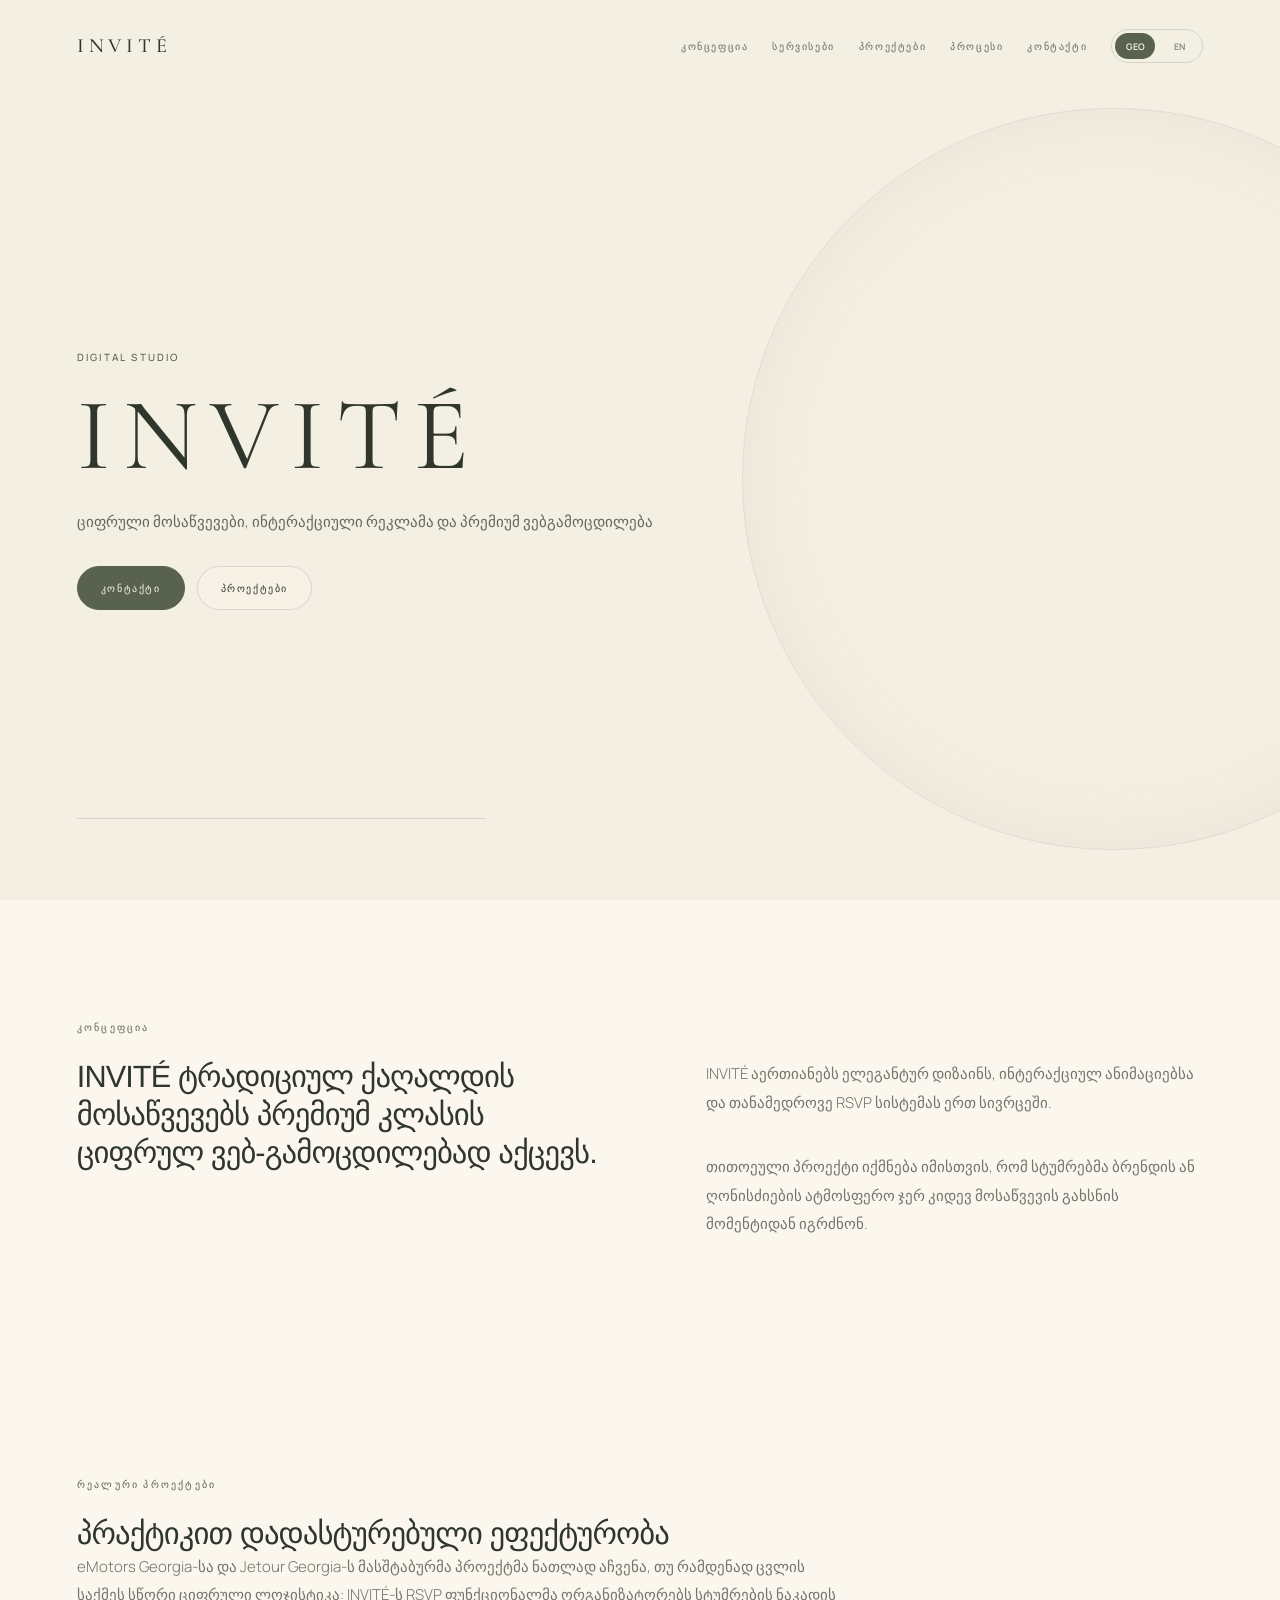
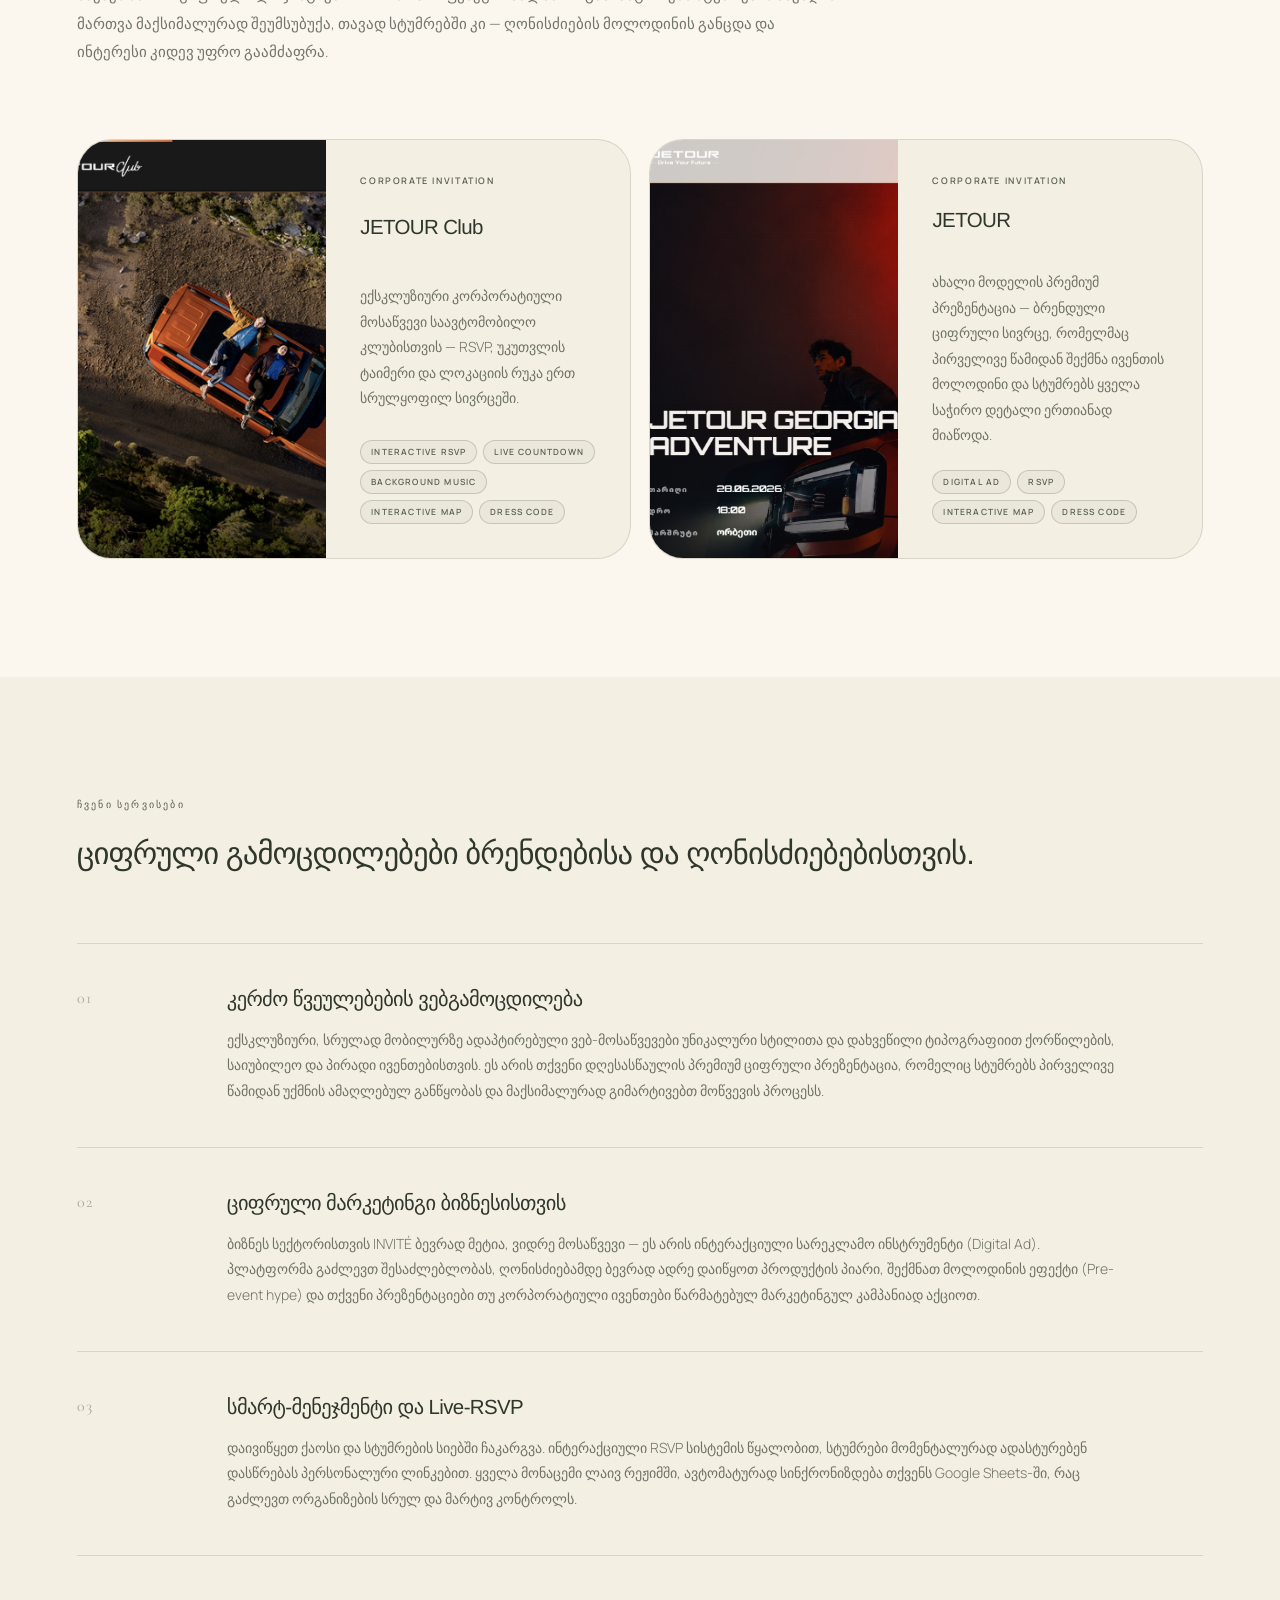
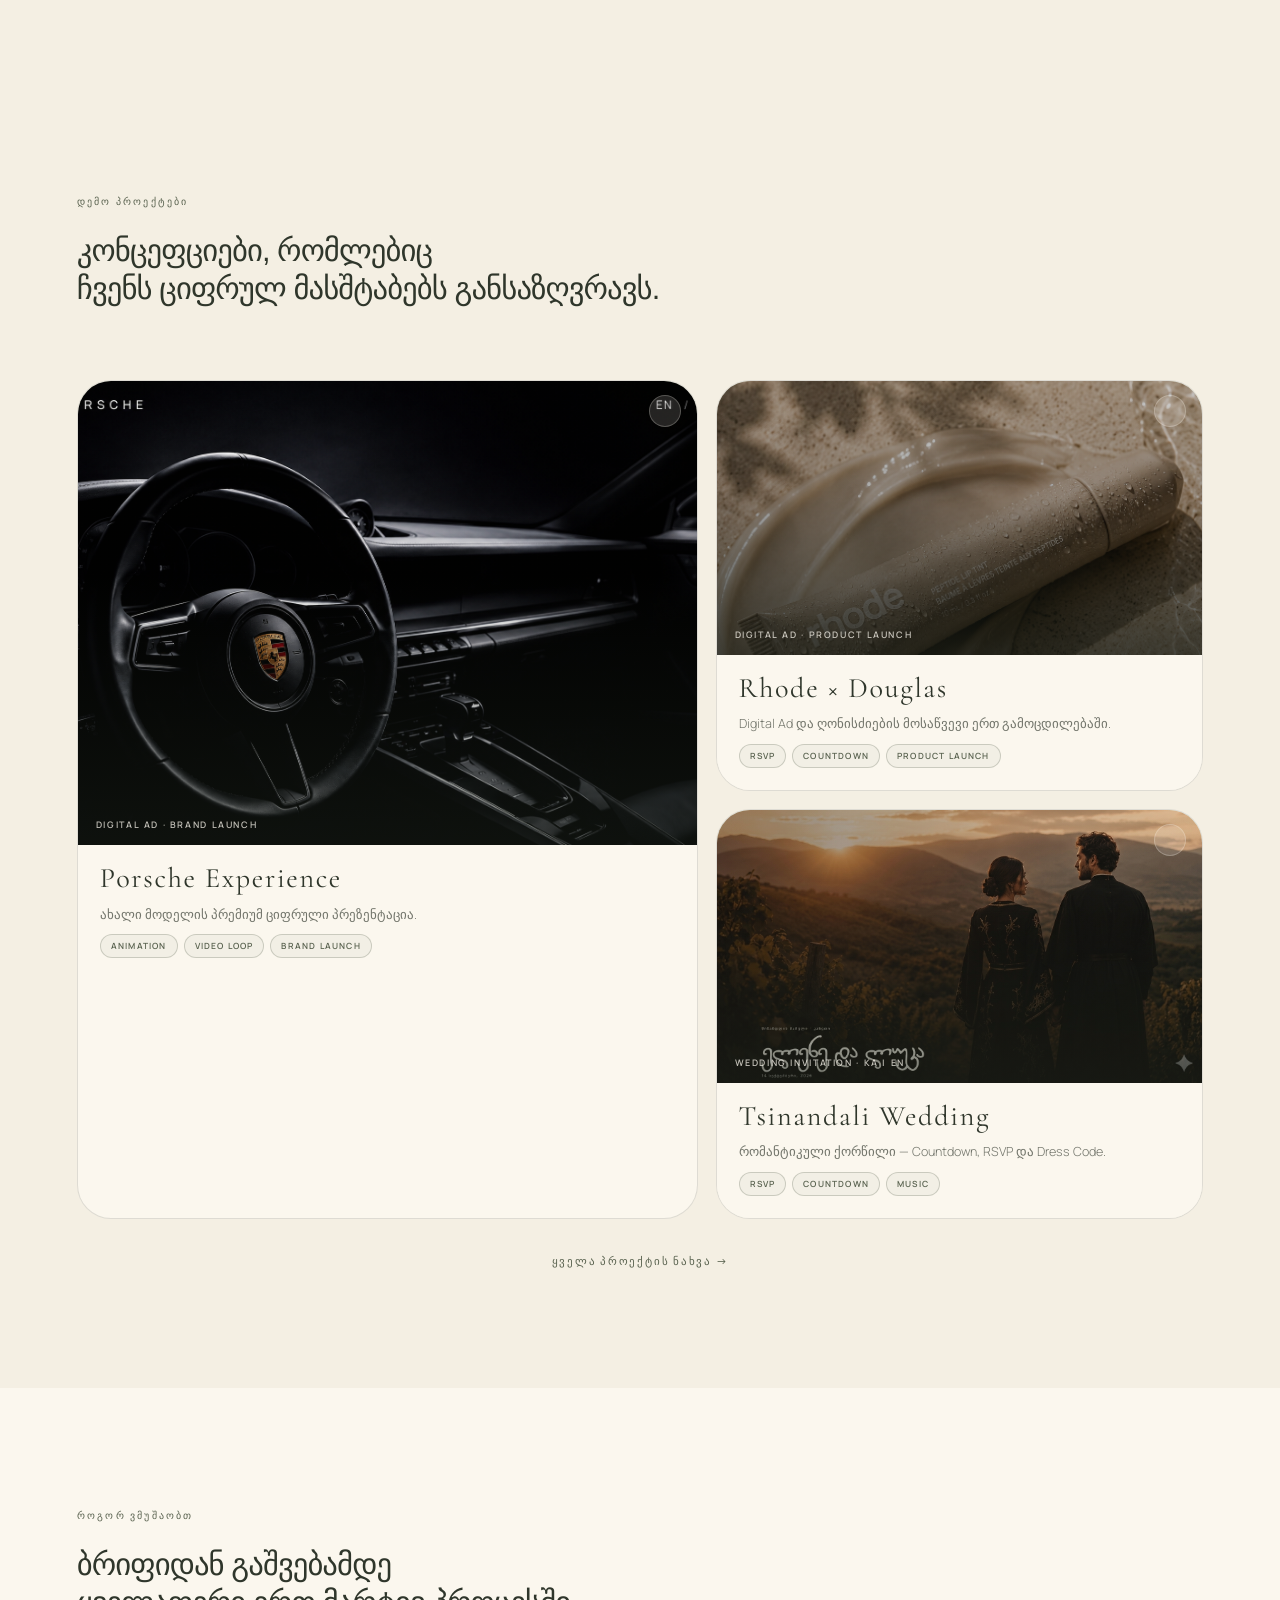
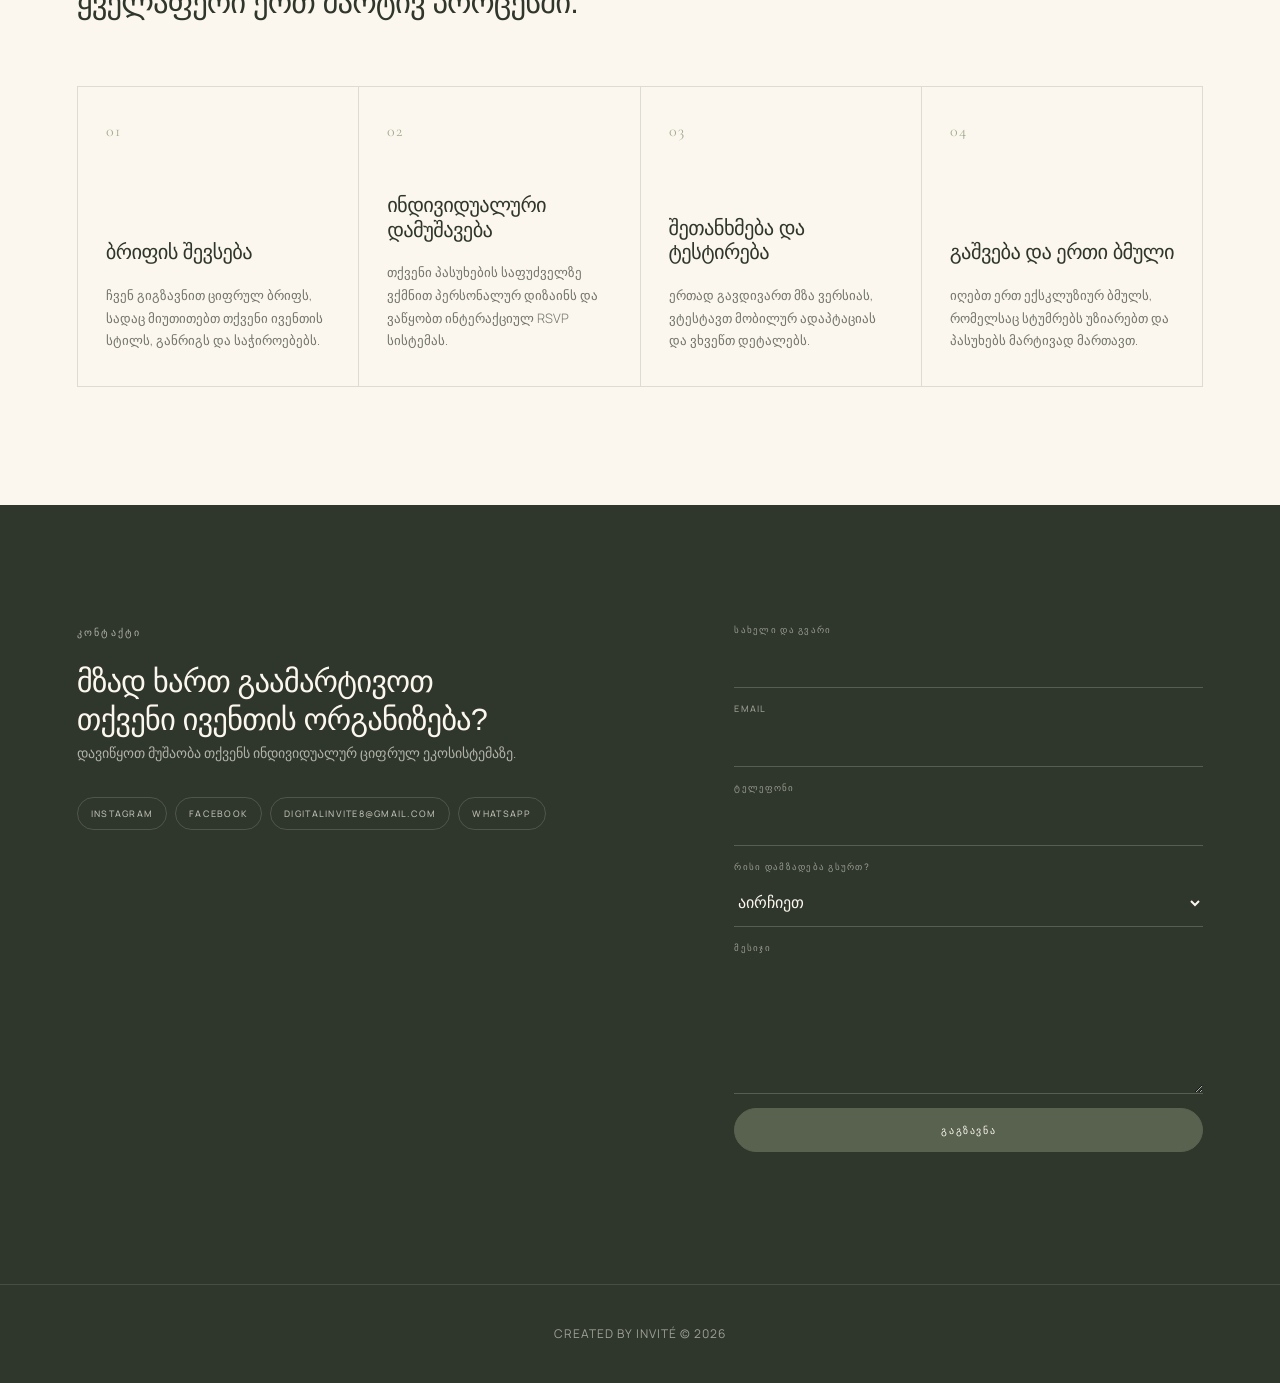
==== index.html @ 33c6d7a3 "Initial website upload" ====
<!DOCTYPE html>
<html lang="ka">
<head>
  <meta charset="UTF-8" />
  <meta name="viewport" content="width=device-width, initial-scale=1.0" />
  <title>INVITÉ — Digital Invitations & Digital Ads</title>
  <meta name="description" content="INVITÉ creates premium digital invitations, interactive RSVP websites and digital ad experiences for weddings, corporate events and brand launches in Georgia." />
  <link rel="canonical" href="https://digitalinvitee.github.io/" />

  <meta property="og:type" content="website" />
  <meta property="og:title" content="INVITÉ — Digital Invitations & Digital Ads" />
  <meta property="og:description" content="Premium digital invitations, interactive RSVP websites and digital ad experiences for weddings, corporate events and brand launches." />
  <meta property="og:image" content="og-cover.png" />
  <meta property="og:locale" content="ka_GE" />
  <meta name="twitter:card" content="summary_large_image" />

  <link rel="icon" type="image/png" href="favicon.png" />

  <link rel="preconnect" href="https://fonts.googleapis.com">
  <link rel="preconnect" href="https://fonts.gstatic.com" crossorigin>
  <link href="https://fonts.googleapis.com/css2?family=Cormorant+Garamond:wght@400;500&family=FiraGO:wght@300;400;500;600;700&family=Manrope:wght@300;400;500;600&display=swap" rel="stylesheet">

  <link rel="stylesheet" href="style.css" />
</head>

<body>

<a href="#main" class="skip-link">Skip to content</a>

<div class="intro-experience" id="introExperience" aria-hidden="true">
  <div class="intro-grain"></div>
  <div class="intro-stage">
    <span class="intro-mark">INVITÉ</span>
    <span class="intro-line" data-ka="Digital Experiences Before The Event Begins" data-en="Digital Experiences Before The Event Begins">Digital Experiences Before The Event Begins</span>
  </div>
  <button class="intro-skip" id="introSkip">Enter</button>
</div>

<header class="site-header" id="siteHeader">
  <nav class="nav" aria-label="Main navigation">
    <a href="index.html" class="nav-logo">INVITÉ</a>

    <button class="nav-toggle" id="navToggle" aria-label="Open menu" aria-expanded="false" aria-controls="navMenu">
      <span></span>
      <span></span>
    </button>

    <div class="nav-menu" id="navMenu">
      <a href="index.html#concept"   data-ka="კონცეფცია"    data-en="Concept">კონცეფცია</a>
      <a href="index.html#services"  data-ka="სერვისები"    data-en="Services">სერვისები</a>
      <a href="projects.html"        data-ka="პროექტები"    data-en="Projects">პროექტები</a>
      <a href="index.html#process"   data-ka="პროცესი"      data-en="Process">პროცესი</a>
      <a href="index.html#contact"   data-ka="კონტაქტი"     data-en="Contact">კონტაქტი</a>


      <div class="lang-switch" role="group" aria-label="Language">
        <button class="lang-btn active" data-lang="ka" aria-pressed="true">GEO</button>
        <button class="lang-btn" data-lang="en" aria-pressed="false">EN</button>
      </div>
    </div>
  </nav>
</header>

<main id="main">

  <!-- HOME -->
  <section class="hero v2-hero" id="home">
    <div class="hero-orbit" aria-hidden="true"></div>
    <div class="hero-noise" aria-hidden="true"></div>

    <div class="hero-inner v2-hero-inner">
      <div class="hero-copy v2-hero-copy reveal-block">
        <p class="section-kicker" data-ka="Digital Studio" data-en="Digital Studio">Digital Studio</p>

        <h1>INVITÉ</h1>

        <p class="hero-title"
           data-ka="ციფრული მოსაწვევები, ინტერაქციული რეკლამა და პრემიუმ ვებგამოცდილება"
           data-en="Digital invitations, interactive advertising and premium web experiences">
          ციფრული მოსაწვევები, ინტერაქციული რეკლამა და პრემიუმ ვებგამოცდილება
        </p>

        <div class="hero-actions">
          <a href="#contact" class="btn primary magnetic" data-ka="კონტაქტი" data-en="Contact">კონტაქტი</a>
          <a href="projects.html" class="btn secondary magnetic" data-ka="პროექტები" data-en="Projects">პროექტები</a>
        </div>
      </div>
    </div>

    
  </section>
<!-- CONCEPT -->
<section class="section concept editorial-section" id="concept">

    <div class="concept-grid">

        <!-- LEFT -->

        <div class="concept-left reveal-block">

            <p class="section-kicker"
               data-ka="კონცეფცია"
               data-en="Concept">
                კონცეფცია
            </p>

          <h2 class="editorial-title concept-title"
    data-ka="INVITÉ ტრადიციულ ქაღალდის<br>მოსაწვევებს პრემიუმ კლასის<br>ციფრულ ვებ-გამოცდილებად აქცევს."
    data-en="INVITÉ transforms traditional paper<br>invitations into premium<br>digital web experiences.">

    INVITÉ ტრადიციულ ქაღალდის<br>
    მოსაწვევებს პრემიუმ კლასის<br>
    ციფრულ ვებ-გამოცდილებად აქცევს.

</h2>
        </div>

        <!-- RIGHT -->

        <div class="concept-right reveal-block">

              <p class="editorial-text">
        INVITÉ აერთიანებს ელეგანტურ დიზაინს,
        ინტერაქციულ ანიმაციებსა და თანამედროვე RSVP
        სისტემას ერთ სივრცეში.
    </p>

    <p class="editorial-text concept-text-spacing">
        თითოეული პროექტი იქმნება იმისთვის,
        რომ სტუმრებმა ბრენდის ან ღონისძიების
        ატმოსფერო ჯერ კიდევ მოსაწვევის
        გახსნის მომენტიდან იგრძნონ.
    </p>

        </div>

    </div>

</section>

  <!-- REAL EVENTS -->
  <section class="section real-events editorial-section" id="real-events">
    <div class="editorial-layout single-editorial">
      <div class="editorial-content reveal-block">
        <p class="section-kicker" data-ka="რეალური პროექტები" data-en="Real Projects">რეალური პროექტები</p>

        <h2 class="editorial-title"
            data-ka="პრაქტიკით დადასტურებული ეფექტურობა"
            data-en="Efficiency Proven in Practice">
          პრაქტიკით დადასტურებული ეფექტურობა
        </h2>

        <p class="editorial-text"
           data-ka="eMotors Georgia-სა და Jetour Georgia-ს მასშტაბურმა პროექტმა ნათლად აჩვენა, თუ რამდენად ცვლის საქმეს სწორი ციფრული ლოჯისტიკა: INVITÉ-ს RSVP ფუნქციონალმა ორგანიზატორებს სტუმრების ნაკადის მართვა მაქსიმალურად შეუმსუბუქა, თავად სტუმრებში კი — ღონისძიების მოლოდინის განცდა და ინტერესი კიდევ უფრო გაამძაფრა."
           data-en="The scale of the eMotors Georgia and Jetour Georgia project highlighted the power of smart digital logistics. INVITÉ’s RSVP feature streamlined guest management for organizers and fueled a strong sense of excitement and anticipation among the guests from the very start.">
         The scale of the eMotors Georgia and Jetour Georgia project highlighted the power of smart digital logistics. INVITÉ’s RSVP feature streamlined guest management for organizers and fueled a strong sense of excitement and anticipation among the guests from the very start.
        </p>
      </div>
    </div>

    <div class="case-grid">
      <a class="case-card reveal-block" href="https://digitalinvitee.github.io/JETOUR-CLUB/" target="_blank">
        <div class="case-image">
          <img src="jetourclub.png" alt="JETOUR Club" loading="lazy" onerror="this.style.display='none'">
        </div>

        <div class="case-content">
          <span class="case-kicker">Corporate Invitation</span>
          <h3>JETOUR Club</h3>
         <p data-ka="ექსკლუზიური კორპორატიული მოსაწვევი საავტომობილო კლუბისთვის — RSVP, უკუთვლის ტაიმერი და ლოკაციის რუკა ერთ სრულყოფილ სივრცეში."
   data-en="An exclusive corporate invitation for an elite automotive club — featuring RSVP, countdown, and location map in an all-in-one sleek interface.">
  ექსკლუზიური კორპორატიული მოსაწვევი საავტომობილო კლუბისთვის — RSVP, უკუთვლის ტაიმერი და ლოკაციის რუკა ერთ სრულყოფილ სივრცეში.
</p>
          <div class="case-stats">
            <span>Interactive RSVP</span>
            <span>Live Countdown</span>
            <span>Background Music</span>
            <span>Interactive Map</span>
            <span>Dress Code</span>
          </div>
        </div>
      </a>
<a class="case-card reveal-block" href="https://digitalinvitee.github.io/JETOUR/" target="_blank">
  <div class="case-image">
    <img src="jetour.png" alt="JETOUR" loading="lazy" onerror="this.style.display='none'">
  </div>

  <div class="case-content">
    <span class="case-kicker"> Corporate Invitation</span>
    <h3>JETOUR</h3>
   <p data-ka="ახალი მოდელის პრემიუმ  პრეზენტაცია — ბრენდული ციფრული სივრცე, რომელმაც პირველივე წამიდან შექმნა ივენთის მოლოდინი და სტუმრებს ყველა საჭირო დეტალი ერთიანად მიაწოდა."
   data-en="A premium  presentation for a new model launch — a branded digital space that created anticipation from the very first second while delivering all essential event details in one seamless experience.">
  ახალი მოდელის პრემიუმ  პრეზენტაცია — ბრენდული ციფრული სივრცე, რომელმაც პირველივე წამიდან შექმნა ივენთის მოლოდინი და სტუმრებს ყველა საჭირო დეტალი ერთიანად მიაწოდა.
</p>
    <div class="case-stats">
      <span>Digital Ad</span>
      <span>RSVP</span>
      <span>Interactive Map</span>
      <span>Dress Code</span>
    </div>
  </div>
</a>
    </div>
  </section>

  <!-- SERVICES -->
  <section class="section services editorial-section" id="services">
    <div class="editorial-layout">
      

      <div class="editorial-content reveal-block">
        <p class="section-kicker" data-ka="ჩვენი სერვისები" data-en="Our Services">ჩვენი სერვისები</p>

        <h2 class="editorial-title"
            data-ka="ციფრული გამოცდილებები ბრენდებისა და ღონისძიებებისთვის."
            data-en="Digital experiences for brands and events.">
          ციფრული გამოცდილებები 
          ბრენდებისა და ღონისძიებებისთვის.
        </h2>
      </div>
    </div>

    <div class="services-list">
      <article class="service-row reveal-block">
        <span>01</span>
        <div>
          <h3 data-ka="კერძო წვეულებების ვებგამოცდილება" data-en="Private event web experience">კერძო წვეულებების ვებგამოცდილება</h3>
          <p data-ka="ექსკლუზიური, სრულად მობილურზე ადაპტირებული ვებ-მოსაწვევები უნიკალური სტილითა და დახვეწილი ტიპოგრაფიით ქორწილების, საიუბილეო და პირადი ივენთებისთვის. ეს არის თქვენი დღესასწაულის პრემიუმ ციფრული პრეზენტაცია, რომელიც სტუმრებს პირველივე წამიდან უქმნის ამაღლებულ განწყობას და მაქსიმალურად გიმარტივებთ მოწვევის პროცესს."
             data-en="Exclusive, fully mobile-adapted web invitations with unique style and refined typography for weddings, anniversaries and private events. This is the premium digital presentation of your celebration, creating the right mood for guests from the first second and simplifying the invitation process.">
            ექსკლუზიური, სრულად მობილურზე ადაპტირებული ვებ-მოსაწვევები უნიკალური სტილითა და დახვეწილი ტიპოგრაფიით ქორწილების, საიუბილეო და პირადი ივენთებისთვის. ეს არის თქვენი დღესასწაულის პრემიუმ ციფრული პრეზენტაცია, რომელიც სტუმრებს პირველივე წამიდან უქმნის ამაღლებულ განწყობას და მაქსიმალურად გიმარტივებთ მოწვევის პროცესს.
          </p>
        </div>
      </article>

      <article class="service-row reveal-block">
        <span>02</span>
        <div>
          <h3 data-ka="ციფრული მარკეტინგი ბიზნესისთვის" data-en="Digital marketing for business">ციფრული მარკეტინგი ბიზნესისთვის</h3>
          <p data-ka="ბიზნეს სექტორისთვის INVITÉ ბევრად მეტია, ვიდრე მოსაწვევი — ეს არის ინტერაქციული სარეკლამო ინსტრუმენტი (Digital Ad). პლატფორმა გაძლევთ შესაძლებლობას, ღონისძიებამდე ბევრად ადრე დაიწყოთ პროდუქტის პიარი, შექმნათ მოლოდინის ეფექტი (Pre-event hype) და თქვენი პრეზენტაციები თუ კორპორატიული ივენთები წარმატებულ მარკეტინგულ კამპანიად აქციოთ."
             data-en="For the business sector, INVITÉ is much more than an invitation — it is an interactive advertising tool (Digital Ad). The platform gives you the opportunity to start product PR long before the event, create a pre-event hype effect and turn your presentations or corporate events into a successful marketing campaign.">
            ბიზნეს სექტორისთვის INVITÉ ბევრად მეტია, ვიდრე მოსაწვევი — ეს არის ინტერაქციული სარეკლამო ინსტრუმენტი (Digital Ad). პლატფორმა გაძლევთ შესაძლებლობას, ღონისძიებამდე ბევრად ადრე დაიწყოთ პროდუქტის პიარი, შექმნათ მოლოდინის ეფექტი (Pre-event hype) და თქვენი პრეზენტაციები თუ კორპორატიული ივენთები წარმატებულ მარკეტინგულ კამპანიად აქციოთ.
          </p>
        </div>
      </article>

      <article class="service-row reveal-block">
        <span>03</span>
        <div>
          <h3 data-ka="სმარტ-მენეჯმენტი და Live-RSVP" data-en="Smart management and Live-RSVP">სმარტ-მენეჯმენტი და Live-RSVP</h3>
          <p data-ka="დაივიწყეთ ქაოსი და სტუმრების სიებში ჩაკარგვა. ინტერაქციული RSVP სისტემის წყალობით, სტუმრები მომენტალურად ადასტურებენ დასწრებას პერსონალური ლინკებით. ყველა მონაცემი ლაივ რეჟიმში, ავტომატურად სინქრონიზდება თქვენს Google Sheets-ში, რაც გაძლევთ ორგანიზების სრულ და მარტივ კონტროლს."
             data-en="Forget chaos and getting lost in guest lists. With the interactive RSVP system, guests instantly confirm attendance through personal links. All data is automatically synchronized live into your Google Sheets, giving you full and simple control over organization.">
            დაივიწყეთ ქაოსი და სტუმრების სიებში ჩაკარგვა. ინტერაქციული RSVP სისტემის წყალობით, სტუმრები მომენტალურად ადასტურებენ დასწრებას პერსონალური ლინკებით. ყველა მონაცემი ლაივ რეჟიმში, ავტომატურად სინქრონიზდება თქვენს Google Sheets-ში, რაც გაძლევთ ორგანიზების სრულ და მარტივ კონტროლს.
          </p>
        </div>
      </article>
    </div>
  </section>

  <!-- DEMO PROJECTS -->
  <section class="section projects-preview editorial-section" id="projects">
    <div class="editorial-layout single-editorial">
      <div class="editorial-content reveal-block">
        <p class="section-kicker" data-ka="დემო პროექტები" data-en="Demo Projects">დემო პროექტები</p>

       <h2 class="editorial-title"
    data-ka="კონცეფციები, რომლებიც<br>ჩვენს ციფრულ მასშტაბებს განსაზღვრავს."
    data-en="Concepts that define<br>our digital scope.">
  კონცეფციები, რომლებიც<br>
  ჩვენს ციფრულ მასშტაბებს განსაზღვრავს.
</h2>
      </div>
    </div>

    <div class="featured-grid magazine-grid">
      <a href="https://digitalinvitee.github.io/porsche/" target="_blank" class="feat-card feat-large reveal-block">
        <div class="feat-cover">
          <img src="porshedesktop.png" alt="Porsche Experience" loading="lazy" onerror="this.style.display='none'">
          
          <span class="feat-arrow"></span>
          <span class="feat-cat">Digital Ad · Brand Launch</span>
        </div>
        <div class="feat-body">
          <h3 class="feat-title">Porsche Experience</h3>
          <p class="feat-desc" data-ka="ახალი მოდელის პრემიუმ ციფრული პრეზენტაცია." data-en="Premium digital reveal for a new model launch.">
            ახალი მოდელის პრემიუმ ციფრული პრეზენტაცია.
          </p>
          <div class="feat-tags">
            <span>Animation</span>
            <span>Video Loop</span>
            <span>Brand Launch</span>
          </div>
        </div>
      </a>

      <div class="feat-stack">
        <a href="https://digitalinvitee.github.io/rhode-at-douglas/" target="_blank" class="feat-card reveal-block">
          <div class="feat-cover">
            <img src="rhodemobile.png" alt="Rhode × Douglas" loading="lazy" onerror="this.style.display='none'">
            
            <span class="feat-arrow"></span>
            <span class="feat-cat">Digital Ad · Product Launch</span>
          </div>
          <div class="feat-body">
            <h3 class="feat-title">Rhode × Douglas</h3>
            <p class="feat-desc" data-ka="Digital Ad და ღონისძიების მოსაწვევი ერთ გამოცდილებაში." data-en="Campaign and event invitation merged in one flow.">
              Digital Ad და ღონისძიების მოსაწვევი ერთ გამოცდილებაში.
            </p>
            <div class="feat-tags">
              <span>RSVP</span>
              <span>Countdown</span>
              <span>Product Launch</span>
            </div>
          </div>
        </a>

        <a href="https://digitalinvitee.github.io/tsinandali-wedding/" target="_blank" class="feat-card reveal-block">
          <div class="feat-cover">
            <img src="winandalidesk.png" alt="Tsinandali Wedding" loading="lazy" onerror="this.style.display='none'">
            
            <span class="feat-arrow"></span>
            <span class="feat-cat">Wedding Invitation · KA | EN</span>
          </div>
          <div class="feat-body">
            <h3 class="feat-title">Tsinandali Wedding</h3>
            <p class="feat-desc" data-ka="რომანტიკული ქორწილი — Countdown, RSVP და Dress Code." data-en="Romantic wedding — countdown, RSVP and dress code.">
              რომანტიკული ქორწილი — Countdown, RSVP და Dress Code.
            </p>
            <div class="feat-tags">
              <span>RSVP</span>
              <span>Countdown</span>
              <span>Music</span>
            </div>
          </div>
        </a>
      </div>
    </div>

    <div class="center-action reveal-block">
      <a href="projects.html" class="text-link" data-ka="ყველა პროექტის ნახვა →" data-en="View all projects →">ყველა პროექტის ნახვა →</a>
    </div>
  </section>

  <!-- PROCESS -->
  <section class="section process editorial-section" id="process">
    <div class="editorial-layout single-editorial">
      <div class="editorial-content reveal-block">
        <p class="section-kicker" data-ka="როგორ ვმუშაობთ" data-en="How We Work">როგორ ვმუშაობთ</p>

        <h2 class="editorial-title"
            data-ka="ბრიფიდან გაშვებამდე<br>ყველაფერი ერთ მარტივ პროცესში."
            data-en="From brief to launch<br>through one simple process.">
          ბრიფიდან გაშვებამდე<br>
          ყველაფერი ერთ მარტივ პროცესში.
        </h2>
      </div>
    </div>

    <div class="process-timeline">
      <article class="reveal-block">
        <span>01</span>
        <h3 data-ka="ბრიფის შევსება" data-en="Brief Completion">ბრიფის შევსება</h3>
        <p data-ka="ჩვენ გიგზავნით ციფრულ ბრიფს, სადაც მიუთითებთ თქვენი ივენთის სტილს, განრიგს და საჭიროებებს."
           data-en="We send you a digital brief where you define your event style, schedule and needs.">
          ჩვენ გიგზავნით ციფრულ ბრიფს, სადაც მიუთითებთ თქვენი ივენთის სტილს, განრიგს და საჭიროებებს.
        </p>
      </article>

      <article class="reveal-block">
        <span>02</span>
        <h3 data-ka="ინდივიდუალური დამუშავება" data-en="Custom Development">ინდივიდუალური დამუშავება</h3>
        <p data-ka="თქვენი პასუხების საფუძველზე ვქმნით პერსონალურ დიზაინს და ვაწყობთ ინტერაქციულ RSVP სისტემას."
           data-en="Based on your answers, we create a custom design and set up the interactive RSVP system.">
          თქვენი პასუხების საფუძველზე ვქმნით პერსონალურ დიზაინს და ვაწყობთ ინტერაქციულ RSVP სისტემას.
        </p>
      </article>

      <article class="reveal-block">
        <span>03</span>
        <h3 data-ka="შეთანხმება და ტესტირება" data-en="Approval & Testing">შეთანხმება და ტესტირება</h3>
        <p data-ka="ერთად გავდივართ მზა ვერსიას, ვტესტავთ მობილურ ადაპტაციას და ვხვეწთ დეტალებს."
           data-en="Together we review the ready version, test mobile adaptation and refine the details.">
          ერთად გავდივართ მზა ვერსიას, ვტესტავთ მობილურ ადაპტაციას და ვხვეწთ დეტალებს.
        </p>
      </article>

      <article class="reveal-block">
        <span>04</span>
        <h3 data-ka="გაშვება და ერთი ბმული" data-en="Launch & One Link">გაშვება და ერთი ბმული</h3>
        <p data-ka="იღებთ ერთ ექსკლუზიურ ბმულს, რომელსაც სტუმრებს უზიარებთ და პასუხებს მარტივად მართავთ."
           data-en="You receive one exclusive link to share with guests and manage responses easily.">
          იღებთ ერთ ექსკლუზიურ ბმულს, რომელსაც სტუმრებს უზიარებთ და პასუხებს მარტივად მართავთ.
        </p>
      </article>
    </div>
  </section>

  <!-- CONTACT -->
  <section class="section contact editorial-section" id="contact">
    <div class="contact-inner">
      <div class="reveal-block">
        <p class="section-kicker" data-ka="კონტაქტი" data-en="Contact">კონტაქტი</p>

        <h2 class="editorial-title"
            data-ka="მზად ხართ გაამარტივოთ<br>თქვენი ივენთის ორგანიზება?"
            data-en="Ready to simplify<br>your event organization?">
          მზად ხართ გაამარტივოთ<br>
          თქვენი ივენთის ორგანიზება?
        </h2>

        <p data-ka="დავიწყოთ მუშაობა თქვენს ინდივიდუალურ ციფრულ ეკოსისტემაზე."
           data-en="Let’s start working on your individual digital ecosystem.">
          დავიწყოთ მუშაობა თქვენს ინდივიდუალურ ციფრულ ეკოსისტემაზე.
        </p>

        <div class="contact-links">
          <a href="https://www.instagram.com/digitallinvite/" target="_blank">Instagram</a>
          <a href="https://www.facebook.com/share/1Gy8Agxnnv/?mibextid=wwXIfr" target="_blank">Facebook</a>
          <a href="mailto:digitalinvite8@gmail.com">digitalinvite8@gmail.com</a>
          <a href="https://wa.me/995599298912" target="_blank">WhatsApp</a>
        </div>
      </div>

      <form class="contact-form reveal-block" id="contactForm">
        <label>
          <span data-ka="სახელი და გვარი" data-en="Full name">სახელი და გვარი</span>
          <input type="text" name="name" required>
        </label>

        <label>
          <span>Email</span>
          <input type="email" name="email" required>
        </label>

        <label>
          <span data-ka="ტელეფონი" data-en="Phone">ტელეფონი</span>
          <input type="tel" name="phone">
        </label>

        <label>
          <span data-ka="რისი დამზადება გსურთ?" data-en="What do you need?">რისი დამზადება გსურთ?</span>
          <select name="service" required>
            <option value="" data-ka="აირჩიეთ" data-en="Choose">აირჩიეთ</option>
            <option value="Digital Ad" data-ka="ციფრული რეკლამა" data-en="Digital Ad">ციფრული რეკლამა</option>
            <option value="Wedding" data-ka="ქორწილი" data-en="Wedding">ქორწილი</option>
            <option value="Private Event" data-ka="დახურული ივენთი" data-en="Private Event">დახურული ივენთი</option>
            <option value="Product Launch" data-ka="პროდუქტის პრეზენტაცია" data-en="Product Launch">პროდუქტის პრეზენტაცია</option>
            <option value="Birthday" data-ka="დაბადების დღე" data-en="Birthday">დაბადების დღე</option>
            <option value="Other" data-ka="სხვა" data-en="Other">სხვა</option>
          </select>
        </label>

        <label>
          <span data-ka="მესიჯი" data-en="Message">მესიჯი</span>
          <textarea name="message" rows="5" required></textarea>
        </label>

        <button class="btn primary" type="submit" data-ka="გაგზავნა" data-en="Send">გაგზავნა</button>
        <p class="form-status" id="formStatus"></p>
      </form>
    </div>
  </section>

</main>

<footer class="footer">
    <p>Created by INVITÉ © 2026</p>
</footer>
<script src="script.js"></script>
</body>
</html>
---- style.css ----
:root {
  --bg: #f4efe3;
  --paper: #fbf7ee;
  --sage: #a4ad8f;
  --sage-soft: #d6d8c3;
  --olive: #59624f;
  --olive-dark: #2f362b;
  --text: #30362c;
  --muted: rgba(48, 54, 44, 0.68);
  --line: rgba(48, 54, 44, 0.14);

  --serif: "Cormorant Garamond", "Noto Serif Georgian", serif;
  --geo: "FiraGO", sans-serif;
  --sans: "Manrope", "FiraGO", sans-serif;

  --container: 1180px;
  --radius: 28px;
  --ease: cubic-bezier(.22, 1, .36, 1);
}

/* RESET */

* {
  box-sizing: border-box;
}

html {
  scroll-behavior: smooth;
}

body {
  margin: 0;
  font-family: var(--sans);
  background: var(--bg);
  color: var(--text);
  overflow-x: hidden;
}

body.menu-open {
  overflow: hidden;
}

img {
  width: 100%;
  max-width: 100%;
  display: block;
}

a {
  color: inherit;
  text-decoration: none;
}

button,
input,
select,
textarea {
  font: inherit;
}

button {
  cursor: pointer;
}

.hero-copy,
.section-head-left,
.section-head-right,
.concept-left,
.concept-right,
.case-content,
.feat-body,
.contact-inner > *,
.service-row > *,
.process-timeline article {
  min-width: 0;
}

::selection {
  background: var(--sage);
  color: var(--paper);
}

/* BASE */

.section {
  padding: 118px 6vw;
}

.section-kicker {
  margin: 0 0 22px;
  font-size: 10px;
  font-weight: 500;
  letter-spacing: 0.22em;
  text-transform: uppercase;
  color: var(--olive);
}

h1,
h2,
h3,
p {
  margin-top: 0;
}

h1,
h2,
h3 {
  color: var(--olive-dark);
  text-rendering: geometricPrecision;
  -webkit-font-smoothing: antialiased;
  -moz-osx-font-smoothing: grayscale;
}

h1 {
  font-family: var(--serif);
  font-size: clamp(3.8rem, 8vw, 6.8rem);
  font-weight: 400;
  line-height: 0.94;
  letter-spacing: 0.12em;
  margin: 0 0 24px;
}

h2,
.editorial-title {
  font-family: var(--geo);
  font-size: clamp(28px, 2.4vw, 36px);
  font-weight: 500;
  line-height: 1.24;
  letter-spacing: -0.03em;
  max-width: 900px;
  margin: 0;
  color: var(--olive-dark);
}

h3 {
  font-family: var(--geo);
  font-size: clamp(20px, 1.6vw, 26px);
  font-weight: 500;
  line-height: 1.2;
  letter-spacing: -0.03em;
  margin: 0 0 14px;
}

p {
  max-width: 740px;
  margin-bottom: 0;
  font-size: 14px;
  font-weight: 300;
  line-height: 1.82;
  color: var(--muted);
  overflow-wrap: anywhere;
}

/* BUTTONS */

.btn {
  display: inline-flex;
  align-items: center;
  justify-content: center;
  min-height: 44px;
  padding: 13px 23px;
  border-radius: 999px;
  border: 1px solid var(--line);
  font-size: 10px;
  font-weight: 500;
  letter-spacing: 0.16em;
  text-transform: uppercase;
  transition:
    transform 0.35s var(--ease),
    background 0.35s var(--ease),
    border 0.35s var(--ease);
}

.btn:hover {
  transform: translateY(-2px);
}

.btn.primary {
  background: var(--olive);
  border-color: var(--olive);
  color: var(--paper);
}

.btn.secondary {
  background: rgba(251, 247, 238, 0.34);
  color: var(--olive-dark);
  backdrop-filter: blur(12px);
}

.text-link {
  display: inline-flex;
  margin-top: 34px;
  font-size: 11px;
  font-weight: 500;
  letter-spacing: 0.16em;
  text-transform: uppercase;
  color: var(--olive);
}

/* HEADER */

.site-header {
  position: fixed;
  inset: 0 0 auto;
  z-index: 1000;
  padding: 20px 6vw;
  transition: 0.45s var(--ease);
}

.site-header.scrolled {
  padding-top: 10px;
  padding-bottom: 10px;
  background: rgba(244, 239, 227, 0.86);
  backdrop-filter: blur(18px);
  border-bottom: 1px solid var(--line);
}

.nav {
  max-width: var(--container);
  margin: 0 auto;
  min-height: 52px;
  display: flex;
  align-items: center;
  justify-content: space-between;
}

.nav-logo {
  font-family: var(--serif);
  font-size: 1.26rem;
  font-weight: 500;
  letter-spacing: 0.24em;
  line-height: 1;
  color: var(--olive-dark);
}

.nav-menu {
  display: flex;
  align-items: center;
  gap: 24px;
}

.nav-menu a {
  position: relative;
  font-size: 10px;
  font-weight: 500;
  letter-spacing: 0.16em;
  text-transform: uppercase;
  color: rgba(48, 54, 44, 0.72);
}

.nav-menu a::after {
  content: "";
  position: absolute;
  left: 0;
  bottom: -7px;
  width: 0;
  height: 1px;
  background: var(--olive);
  transition: 0.35s var(--ease);
}

.nav-menu a:hover::after {
  width: 100%;
}

.lang-switch {
  display: flex;
  gap: 4px;
  padding: 3px;
  border: 1px solid var(--line);
  border-radius: 999px;
}

.lang-btn {
  width: 40px;
  height: 26px;
  border: 0;
  border-radius: 999px;
  background: transparent;
  font-size: 9px;
  font-weight: 600;
  color: rgba(48, 54, 44, 0.58);
}

.lang-btn.active {
  background: var(--olive);
  color: var(--paper);
}

.nav-toggle {
  display: none;
  width: 42px;
  height: 42px;
  border: 1px solid var(--line);
  border-radius: 50%;
  background: transparent;
  position: relative;
}

.nav-toggle span {
  position: absolute;
  left: 12px;
  right: 12px;
  height: 1px;
  background: var(--olive-dark);
  transition: 0.35s var(--ease);
}

.nav-toggle span:first-child {
  top: 16px;
}

.nav-toggle span:last-child {
  top: 24px;
}

body.menu-open .nav-toggle span:first-child {
  top: 20px;
  transform: rotate(45deg);
}

body.menu-open .nav-toggle span:last-child {
  top: 20px;
  transform: rotate(-45deg);
}

/* INTRO */

.intro-experience {
  position: fixed;
  inset: 0;
  z-index: 10000;
  background: var(--olive-dark);
  display: grid;
  place-items: center;
  color: var(--paper);
  transition:
    opacity 1s var(--ease),
    visibility 1s var(--ease);
}

.intro-experience.hide {
  opacity: 0;
  visibility: hidden;
}

.intro-stage {
  position: relative;
  z-index: 2;
  text-align: center;
  display: grid;
  gap: 22px;
  place-items: center;
}

.intro-mark {
  font-family: var(--serif);
  font-size: clamp(4.4rem, 12vw, 9.4rem);
  font-weight: 400;
  letter-spacing: 0.14em;
  line-height: 0.92;
  color: var(--paper);
  animation: introMark 1.4s var(--ease) both;
}

.intro-line {
  font-size: 10px;
  font-weight: 400;
  letter-spacing: 0.26em;
  text-transform: uppercase;
  color: rgba(251, 247, 238, 0.62);
  animation: introLine 1.5s 0.55s var(--ease) both;
}

.intro-skip {
  position: absolute;
  bottom: 34px;
  right: 6vw;
  border: 1px solid rgba(251, 247, 238, 0.22);
  background: transparent;
  color: var(--paper);
  border-radius: 999px;
  padding: 12px 18px;
  font-size: 10px;
  letter-spacing: 0.18em;
  text-transform: uppercase;
}

.intro-grain {
  position: absolute;
  inset: 0;
  background: radial-gradient(
    circle at 30% 30%,
    rgba(164, 173, 143, 0.18),
    transparent 38%
  );
}

@keyframes introMark {
  from {
    opacity: 0;
    filter: blur(16px);
    transform: translateY(18px);
  }

  to {
    opacity: 1;
    filter: blur(0);
    transform: none;
  }
}

@keyframes introLine {
  from {
    opacity: 0;
    transform: translateY(10px);
  }

  to {
    opacity: 1;
    transform: none;
  }
}

/* HERO */

.v2-hero {
  min-height: 100svh;
  padding: 150px 6vw 92px;
  display: flex;
  align-items: center;
  position: relative;
  overflow: hidden;
  background: var(--bg);
}

.hero-orbit {
  position: absolute;
  right: -16vw;
  top: 12vh;
  width: 58vw;
  aspect-ratio: 1;
  border-radius: 50%;
  border: 1px solid rgba(48, 54, 44, 0.1);
  box-shadow: inset 0 0 90px rgba(89, 98, 79, 0.08);
  animation: float 10s ease-in-out infinite;
}

.hero-noise {
  position: absolute;
  left: 6vw;
  bottom: 9vh;
  width: 32vw;
  height: 1px;
  background: var(--line);
}

.hero-inner,
.v2-hero-inner {
  width: 100%;
  max-width: var(--container);
  margin: 0 auto;
}

.v2-hero-inner {
  display: block;
}

.hero-copy {
  position: relative;
  z-index: 2;
  max-width: 780px;
}

.hero-title {
  max-width: 900px;
  margin-bottom: 32px;
  font-size: clamp(13px, 1.15vw, 16px);
  font-weight: 300;
  line-height: 1.7;
  color: rgba(48, 54, 44, 0.74);
  white-space: normal;
}
.hero-actions {
  display: flex;
  gap: 12px;
  flex-wrap: wrap;
}

.hero-proof {
  display: none;
}

.scroll-cue {
  position: absolute;
  left: 6vw;
  bottom: 28px;
  font-size: 9px;
  font-weight: 600;
  letter-spacing: 0.18em;
  text-transform: uppercase;
  color: rgba(48, 54, 44, 0.38);
}

@keyframes float {
  0%,
  100% {
    transform: translateY(0);
  }

  50% {
    transform: translateY(-22px);
  }
}

/* UNIVERSAL SECTION HEADER */

.editorial-section {
  background: var(--paper);
}

.section-head {
  max-width: var(--container);
  margin: 0 auto 70px;
  display: grid;
  grid-template-columns: 1.05fr 0.95fr;
  gap: 80px;
  align-items: start;
}

.section-head-left {
  max-width: 760px;
}

.section-head-right {
  max-width: 520px;
  padding-top: 42px;
}

.section-head .editorial-title {
  max-width: 780px;
  margin-bottom: 0;
}

.section-head-right .editorial-text {
  max-width: 520px;
}

.editorial-text {
  max-width: 760px;
  font-size: 15px;
  font-weight: 300;
  line-height: 1.9;
  color: var(--muted);
}

/* OLD EDITORIAL COMPATIBILITY */

.editorial-layout {
  max-width: var(--container);
  margin: 0 auto 72px;
}

.editorial-content {
  width: 100%;
  max-width: 1120px;
}

.single-editorial {
  display: block;
}

.editorial-words {
  display: none;
}

.concept-grid {
  max-width: var(--container);
  margin: 0 auto;
  display: grid;
  grid-template-columns: 1.05fr 0.95fr;
  gap: 80px;
  align-items: start;
}

.concept-left {
  max-width: 760px;
}

.concept-right {
  max-width: 520px;
  padding-top: 42px;
}

.concept-title {
  max-width: 900px;
  width: 100%;
  white-space: normal;
}

.concept-right .editorial-text {
  max-width: 520px;
}
.concept-text-spacing {
    margin-top: 36px;
}
/* SECTION COLORS */

.concept,
.real-events,
.process {
  background: var(--paper);
}

.services,
.projects-preview {
  background: var(--bg);
}

/* REAL EVENTS */

.real-events .editorial-layout,
.projects-preview .editorial-layout,
.process .editorial-layout {
  max-width: var(--container);
}

.real-events .editorial-content,
.projects-preview .editorial-content,
.process .editorial-content {
  max-width: 900px;
}

.case-grid {
  max-width: var(--container);
  margin: 0 auto;
  display: grid;
  grid-template-columns: repeat(2, 1fr);
  gap: 18px;
}

.case-card {
  display: grid;
  grid-template-columns: 0.9fr 1.1fr;
  min-height: 420px;
  border: 1px solid var(--line);
  border-radius: 34px;
  overflow: hidden;
  background: var(--bg);
  transition: 0.55s var(--ease);
}

.case-card:hover {
  transform: translateY(-5px);
  box-shadow: 0 30px 90px rgba(48, 54, 44, 0.13);
}

.case-image {
  position: relative;
  background: var(--sage-soft);
  overflow: hidden;
}

.case-image img {
  height: 100%;
  object-fit: cover;
  transition: 0.8s var(--ease);
}

.case-card:hover .case-image img {
  transform: scale(1.05);
}

.case-content {
  padding: 34px;
  display: flex;
  flex-direction: column;
  justify-content: space-between;
}

.case-kicker {
  font-size: 9px;
  font-weight: 600;
  letter-spacing: 0.18em;
  text-transform: uppercase;
  color: var(--olive);
}

.case-stats,
.feat-tags {
  display: flex;
  flex-wrap: wrap;
  gap: 6px;
}

.case-stats span,
.feat-tags span {
  display: inline-flex;
  align-items: center;
  min-height: 24px;
  padding: 0 10px;
  border-radius: 999px;
  border: 1px solid rgba(89, 98, 79, 0.26);
  font-size: 8.5px;
  font-weight: 600;
  letter-spacing: 0.14em;
  text-transform: uppercase;
  color: var(--olive);
  background: rgba(89, 98, 79, 0.05);
}

/* SERVICES */

.services .editorial-words {
  display: none;
}

.services .editorial-layout {
  display: block;
  max-width: var(--container);
  margin: 0 auto 70px;
}

.services .editorial-content {
  max-width: 900px;
}

.services-list {
  max-width: var(--container);
  margin: 0 auto;
  border-top: 1px solid var(--line);
}

.service-row {
  display: grid;
  grid-template-columns: 120px 1fr;
  gap: 30px;
  padding: 44px 0;
  border-bottom: 1px solid var(--line);
  transition: 0.4s var(--ease);
}

.service-row:hover {
  padding-left: 18px;
}

.service-row > span {
  font-family: var(--serif);
  font-size: 1rem;
  font-weight: 400;
  letter-spacing: 0.08em;
  color: var(--sage);
}

.service-row p {
  max-width: 900px;
}

/* DEMO PROJECTS */

.featured-grid {
  max-width: var(--container);
  margin: 0 auto;
  display: grid;
  grid-template-columns: 1.12fr 0.88fr;
  gap: 18px;
}

.feat-stack {
  display: flex;
  flex-direction: column;
  gap: 18px;
}

.feat-card {
  display: flex;
  flex-direction: column;
  border-radius: 34px;
  overflow: hidden;
  border: 1px solid var(--line);
  background: var(--paper);
  transition: 0.5s var(--ease);
}

.feat-card:hover {
  transform: translateY(-4px);
  box-shadow: 0 26px 70px rgba(48, 54, 44, 0.14);
}

.feat-cover {
  position: relative;
  overflow: hidden;
  background: var(--sage-soft);
}

.feat-large .feat-cover {
  aspect-ratio: 4 / 3;
}

.feat-stack .feat-cover {
  aspect-ratio: 16 / 9;
}

.feat-cover img {
  position: absolute;
  inset: 0;
  height: 100%;
  object-fit: cover;
  transition: 0.8s var(--ease);
}

.feat-card:hover .feat-cover img {
  transform: scale(1.05);
}

.feat-cover::after {
  content: "";
  position: absolute;
  inset: 0;
  background: linear-gradient(
    to top,
    rgba(25, 31, 24, 0.56),
    rgba(25, 31, 24, 0.04) 58%
  );
}

.feat-placeholder {
  position: absolute;
  inset: 0;
  display: grid;
  place-items: center;
  font-size: 11px;
  font-weight: 500;
  letter-spacing: 0.3em;
  text-transform: uppercase;
  color: rgba(251, 247, 238, 0.38);
}

.feat-arrow {
  position: absolute;
  top: 14px;
  right: 16px;
  z-index: 2;
  width: 32px;
  height: 32px;
  border-radius: 50%;
  background: rgba(251, 247, 238, 0.14);
  border: 1px solid rgba(251, 247, 238, 0.24);
  display: grid;
  place-items: center;
  color: rgba(251, 247, 238, 0.82);
}

.feat-cat {
  position: absolute;
  bottom: 14px;
  left: 18px;
  z-index: 2;
  font-size: 9px;
  font-weight: 600;
  letter-spacing: 0.18em;
  text-transform: uppercase;
  color: rgba(251, 247, 238, 0.75);
}

.feat-body {
  padding: 20px 22px 22px;
  background: var(--paper);
  display: grid;
  gap: 9px;
}

.feat-title {
  font-family: var(--serif);
  font-size: clamp(1.45rem, 2.2vw, 2.25rem);
  font-weight: 400;
  line-height: 1.05;
  letter-spacing: 0.06em;
  margin: 0;
}

.feat-desc {
  font-size: 12.5px;
  line-height: 1.72;
}

.center-action {
  max-width: var(--container);
  margin: 0 auto;
  text-align: center;
}

/* PROCESS */

.process .single-editorial {
  margin-bottom: 64px;
}

.process-timeline {
  max-width: var(--container);
  margin: 0 auto;
  display: grid;
  grid-template-columns: repeat(4, 1fr);
  border-top: 1px solid var(--line);
  border-left: 1px solid var(--line);
}

.process-timeline article {
  min-height: 300px;
  padding: 34px 28px;
  border-right: 1px solid var(--line);
  border-bottom: 1px solid var(--line);
  display: flex;
  flex-direction: column;
}

.process-timeline article span {
  margin-bottom: auto;
  font-family: var(--serif);
  font-size: 1rem;
  font-weight: 400;
  letter-spacing: 0.08em;
  color: var(--sage);
}

.process-timeline article h3 {
  max-width: 260px;
  margin: 0 0 18px;
  font-family: var(--geo);
  font-size: clamp(20px, 1.6vw, 26px);
  font-weight: 500;
  line-height: 1.2;
  letter-spacing: -0.03em;
  color: var(--olive-dark);
}

.process-timeline article p {
  max-width: 280px;
  font-size: 13px;
  font-weight: 300;
  line-height: 1.75;
  color: var(--muted);
}
/* CONTACT */

.contact {
  background: var(--olive-dark);
  color: var(--paper);
}

.contact h2,
.contact .editorial-title {
  color: var(--paper);
}

.contact p,
.contact .section-kicker {
  color: rgba(251, 247, 238, 0.64);
}

.contact-inner {
  max-width: var(--container);
  margin: 0 auto;
  display: grid;
  grid-template-columns: 1fr 0.82fr;
  gap: 86px;
  align-items: start;
}

.contact-links {
  display: flex;
  flex-wrap: wrap;
  gap: 8px;
  margin-top: 32px;
}

.contact-links a {
  display: inline-flex;
  padding: 9px 13px;
  border: 1px solid rgba(251, 247, 238, 0.16);
  border-radius: 999px;
  font-size: 9px;
  font-weight: 500;
  letter-spacing: 0.14em;
  text-transform: uppercase;
  color: rgba(251, 247, 238, 0.68);
}

.contact-form {
  padding: 0;
  border: 0;
  border-radius: 0;
  background: transparent;
  display: grid;
  gap: 14px;
}

.contact-form label {
  display: grid;
  gap: 7px;
}

.contact-form span {
  font-size: 9px;
  font-weight: 500;
  letter-spacing: 0.14em;
  text-transform: uppercase;
  color: rgba(251, 247, 238, 0.52);
}

.contact-form input,
.contact-form select,
.contact-form textarea {
  width: 100%;
  border: 0;
  border-bottom: 1px solid rgba(251, 247, 238, 0.2);
  border-radius: 0;
  background: transparent;
  color: var(--paper);
  padding: 10px 0 12px;
  outline: none;
}

.contact-form textarea {
  resize: vertical;
  min-height: 92px;
}

.contact-form input:focus,
.contact-form select:focus,
.contact-form textarea:focus {
  border-bottom-color: rgba(251, 247, 238, 0.58);
}

.contact-form option {
  color: var(--text);
}

.form-status {
  font-size: 12px;
  color: rgba(251, 247, 238, 0.7);
}
/* FOOTER */

.footer {
  padding: 38px 20px;
  background: var(--olive-dark);
  border-top: 1px solid rgba(251, 247, 238, 0.12);
  display: flex;
  justify-content: center;
  align-items: center;
}

.footer p {
  margin: 0;
  font-family: var(--sans);
  font-size: 12px;
  font-weight: 400;
  letter-spacing: 0.08em;
  text-transform: uppercase;
  color: rgba(251, 247, 238, 0.55);
}

/* REVEAL */

.reveal-block {
  opacity: 0;
  transform: translateY(34px);
  filter: blur(10px);
  transition:
    opacity 0.9s var(--ease),
    transform 0.9s var(--ease),
    filter 0.9s var(--ease);
}

.reveal-block.show {
  opacity: 1;
  transform: none;
  filter: blur(0);
}

/* PROJECTS PAGE SUPPORT */

.projects-page-hero h1,
.proj-title {
  font-family: var(--serif);
  font-weight: 400;
  letter-spacing: 0.06em;
}

.projects-page-hero h1 {
  font-size: clamp(3rem, 7vw, 5.8rem);
  line-height: 0.92;
}

.proj-title {
  font-size: clamp(1.45rem, 2.2vw, 2.25rem);
  line-height: 1.05;
}

.projects-page-hero p,
.proj-desc {
  font-family: var(--sans);
}

.filter-btn,
.proj-tag,
.proj-cat,
.proj-num,
.back-link,
.project-count-label {
  font-weight: 500;
}

/* RESPONSIVE */

@media (max-width: 980px) {
  .section-head,
  .concept-grid,
  .contact-inner {
    grid-template-columns: 1fr;
    gap: 44px;
  }

  .section-head-right,
  .concept-right {
    padding-top: 0;
  }

  .case-grid,
  .featured-grid {
    grid-template-columns: 1fr;
  }

  .case-card {
    grid-template-columns: 1fr;
  }

  .case-image {
    min-height: 300px;
  }

  .process-timeline {
    grid-template-columns: repeat(2, 1fr);
  }

  .editorial-content,
  .editorial-title,
  .concept-title {
    max-width: 100%;
    white-space: normal;
  }
}

@media (max-width: 720px) {
  .section {
    padding: 76px 20px;
  }

  .site-header {
    padding: 12px 20px;
  }

  .nav-logo {
    font-size: 0.9rem;
    letter-spacing: 0.18em;
  }

  .nav-toggle {
    display: block;
    z-index: 1002;
  }

  .nav-menu {
    position: fixed;
    inset: 0;
    background: rgba(244, 239, 227, 0.96);
    backdrop-filter: blur(20px);
    display: flex;
    flex-direction: column;
    align-items: flex-start;
    justify-content: center;
    padding: 88px 32px 32px;
    gap: 24px;
    overflow-y: auto;
    opacity: 0;
    visibility: hidden;
    transition: 0.35s var(--ease);
  }

  body.menu-open .nav-menu {
    opacity: 1;
    visibility: visible;
  }

  .nav-menu a {
    font-size: 18px;
    letter-spacing: -0.02em;
    text-transform: none;
  }

  .v2-hero {
    padding: 132px 20px 76px;
  }

  h1 {
    font-size: clamp(3rem, 14vw, 3.8rem);
    letter-spacing: 0.08em;
  }

 .hero-title {
  white-space: normal;
  max-width: 100%;
  font-size: 15px;
}

  .intro-mark {
    font-size: clamp(3.6rem, 17vw, 4.45rem);
    letter-spacing: 0.08em;
  }

  .editorial-title,
  .concept-title {
    font-size: clamp(24px, 6.4vw, 31px);
    line-height: 1.25;
    max-width: 100%;
    white-space: normal;
  }

  .editorial-text {
    font-size: 14px;
  }

  .case-card,
  .feat-card {
    border-radius: 26px;
  }

  .case-content {
    padding: 24px;
  }

  .service-row {
    grid-template-columns: 1fr;
    gap: 14px;
    padding: 34px 0;
  }

  .service-row:hover {
    padding-left: 0;
  }

  .process-timeline {
    grid-template-columns: 1fr;
  }

  .process .single-editorial {
    margin-bottom: 44px;
  }

  .process-timeline article {
    min-height: auto;
    padding: 28px 0;
    border-right: 0;
    border-left: 0;
  }

  .process-timeline article span {
    margin-bottom: 34px;
  }

  .process-timeline article h3,
  .process-timeline article p {
    max-width: 100%;
  }

  .contact-form {
    padding: 0;
  }

  .footer p {
    margin: 0;
    text-align: center;
  }

  .intro-skip {
    right: 20px;
  }

  .scroll-cue {
    left: 20px;
  }

  .feat-large .feat-cover,
  .feat-stack .feat-cover {
    aspect-ratio: 4 / 3;
  }
}


@media (max-width: 1180px) {
  .case-card {
    grid-template-columns: 1fr;
  }

  .case-image {
    min-height: 280px;
  }

  .hero-title {
    max-width: 640px;
  }
}

@media (max-width: 420px) {
  .section {
    padding-left: 16px;
    padding-right: 16px;
  }

  .site-header {
    padding-left: 16px;
    padding-right: 16px;
  }

  .v2-hero {
    padding-left: 16px;
    padding-right: 16px;
  }

  h1 {
    font-size: clamp(2.55rem, 13vw, 3.25rem);
  }

  .hero-actions {
    width: 100%;
  }

  .hero-actions .btn {
    width: 100%;
  }

  .case-image {
    min-height: 240px;
  }

  .case-content,
  .feat-body {
    padding: 20px;
  }

  .intro-skip,
  .scroll-cue {
    display: none;
  }
}

@media (prefers-reduced-motion: reduce) {
  *,
  *::before,
  *::after {
    animation: none !important;
    transition: none !important;
    scroll-behavior: auto !important;
  }

  .intro-experience {
    display: none;
  }

  .reveal-block {
    opacity: 1;
    transform: none;
    filter: none;
  }
}
/* ── ACCESSIBILITY: SKIP LINK & FOCUS ── */
.skip-link {
  position: absolute;
  left: -9999px;
  top: 0;
  z-index: 999;
  background: var(--olive, #4a5a3a);
  color: var(--paper, #fbf7ee);
  padding: 12px 20px;
  border-radius: 0 0 8px 0;
  font-size: 13px;
  font-weight: 600;
  text-decoration: none;
}

.skip-link:focus {
  left: 0;
}

a:focus-visible,
button:focus-visible,
input:focus-visible,
select:focus-visible,
textarea:focus-visible {
  outline: 2px solid var(--olive, #4a5a3a);
  outline-offset: 2px;
}
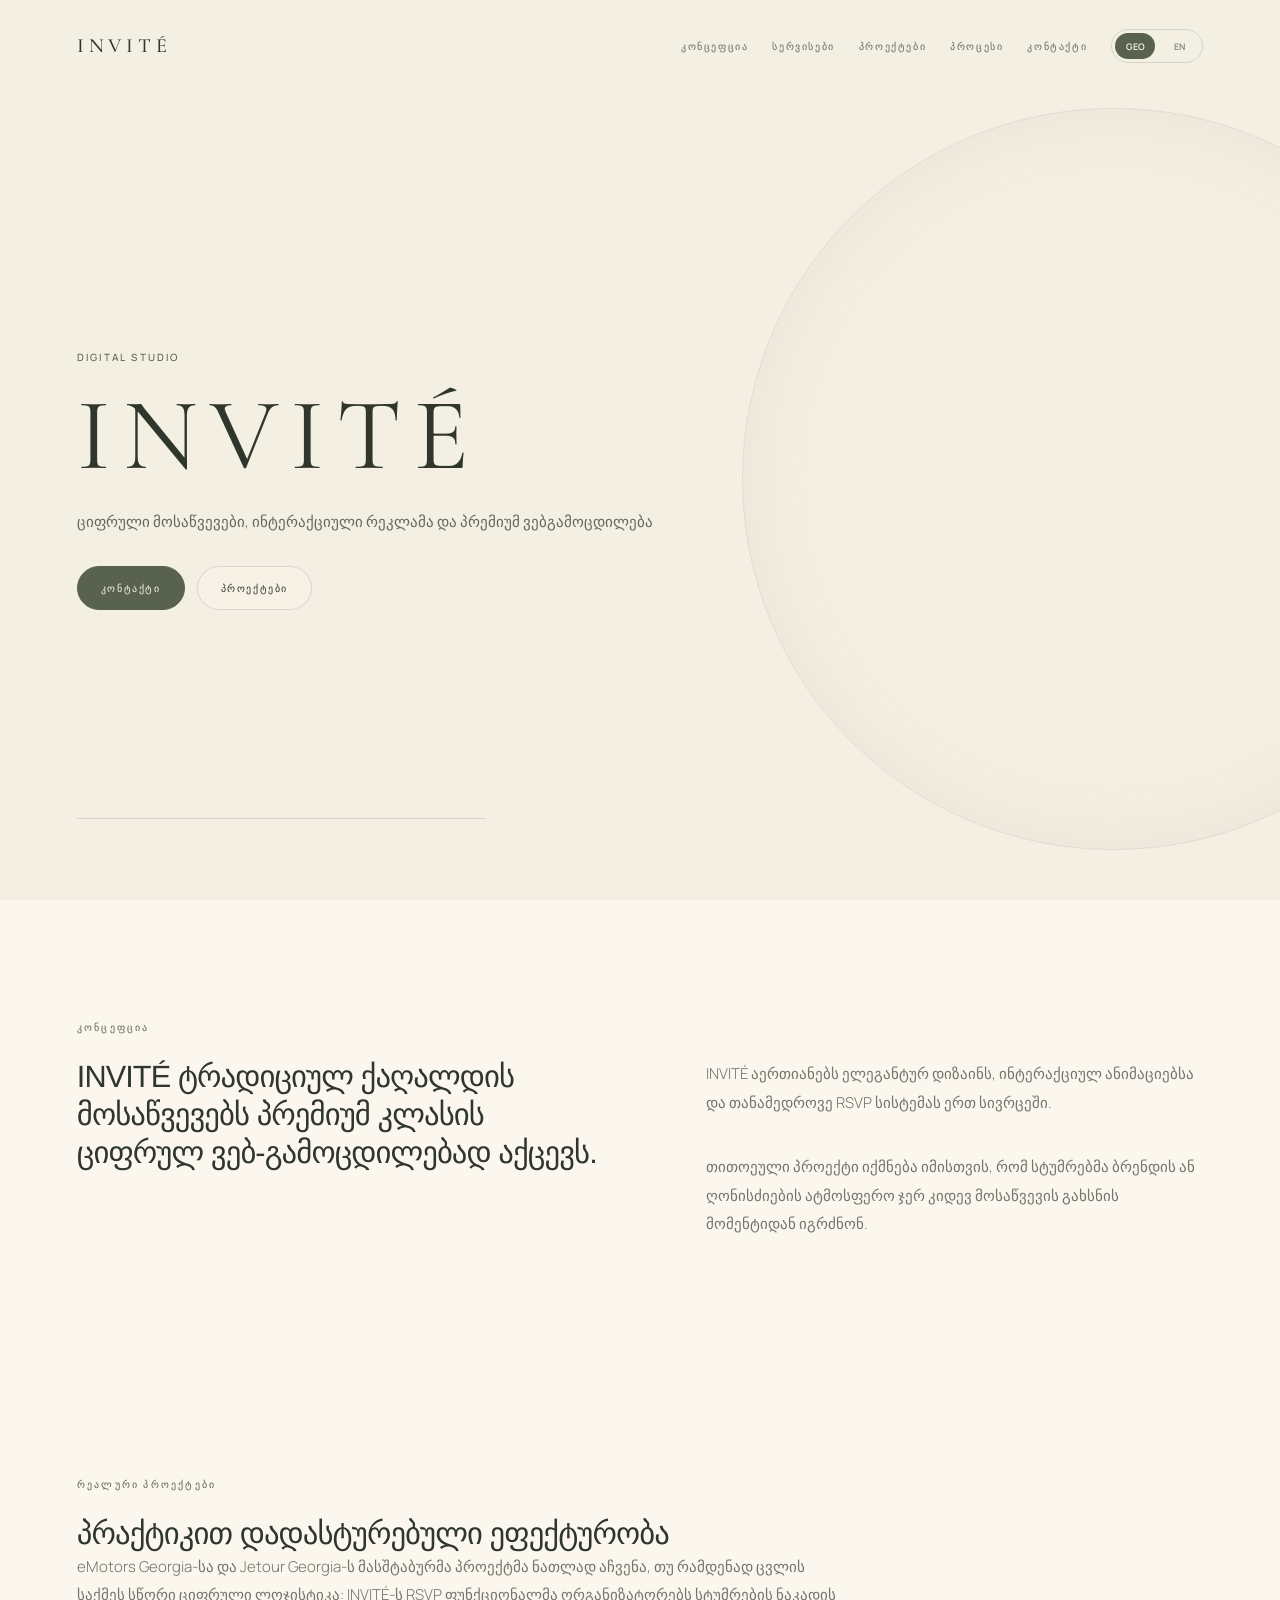
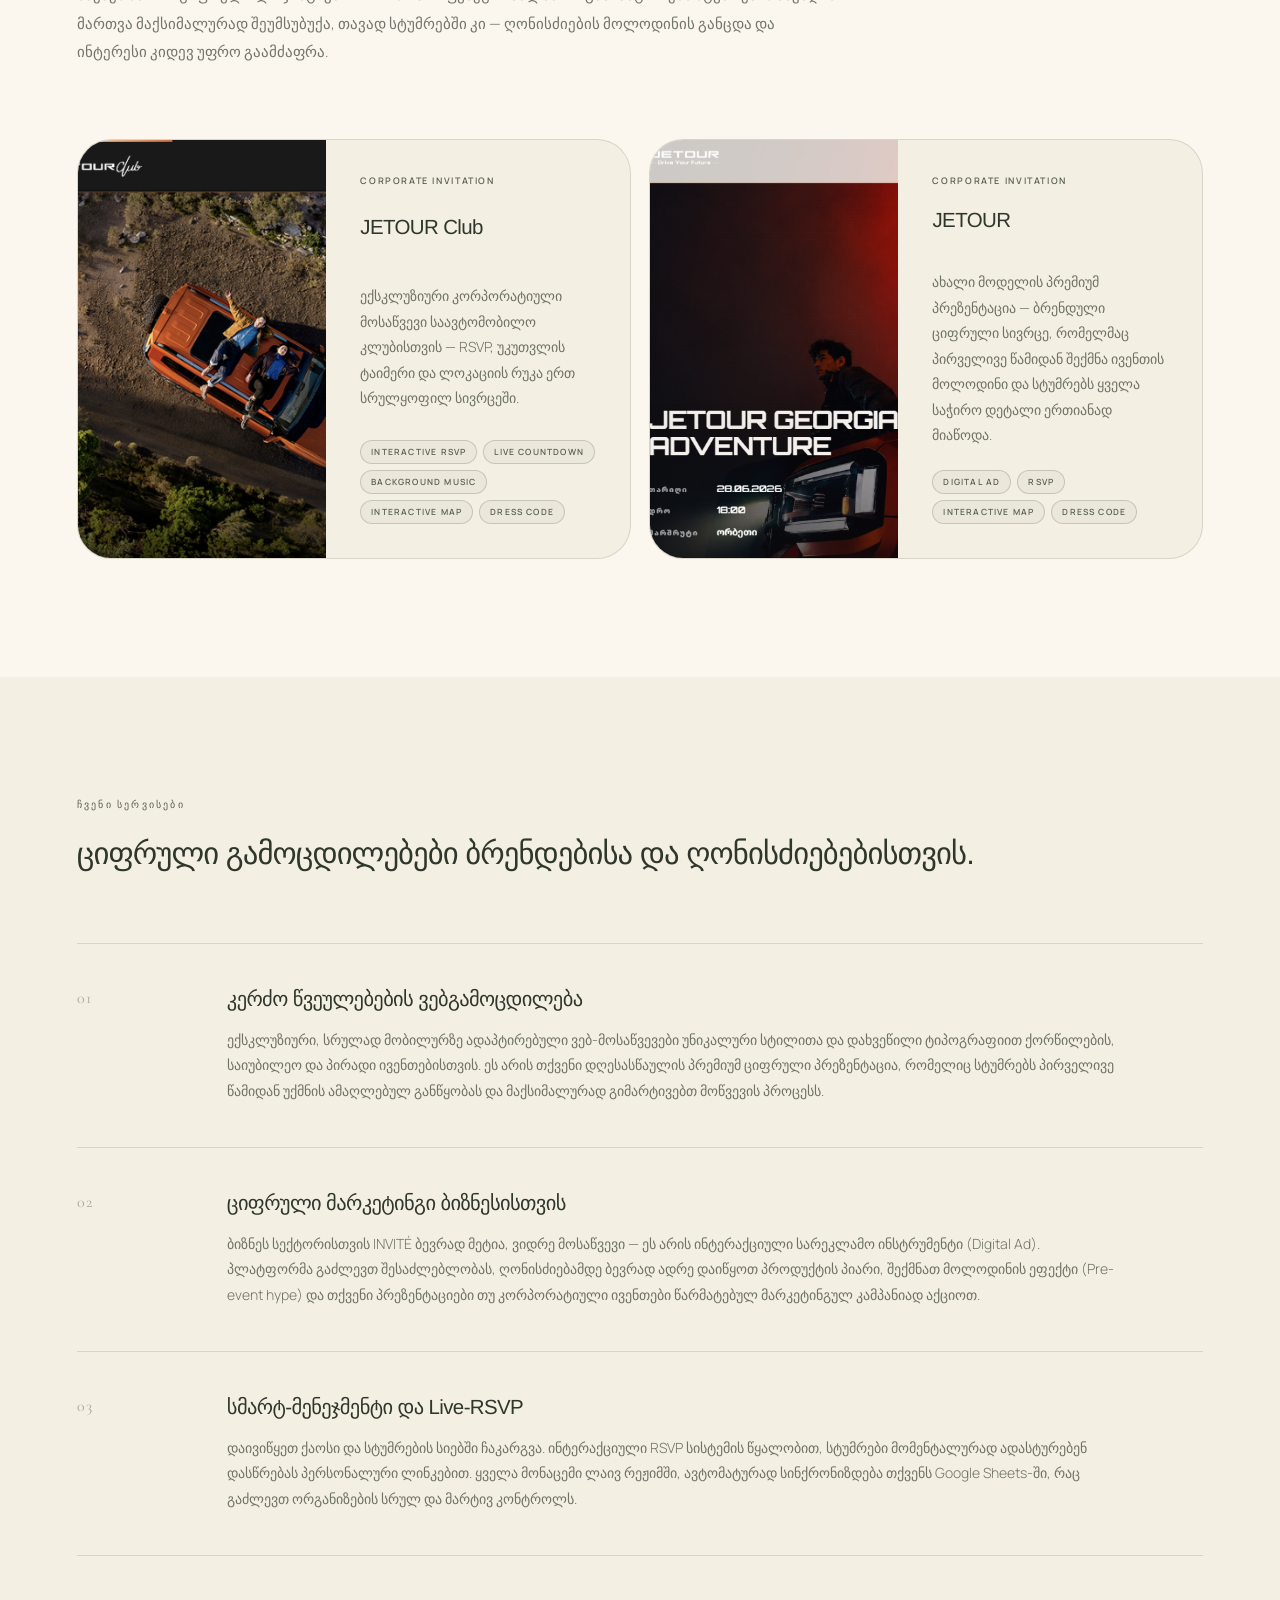
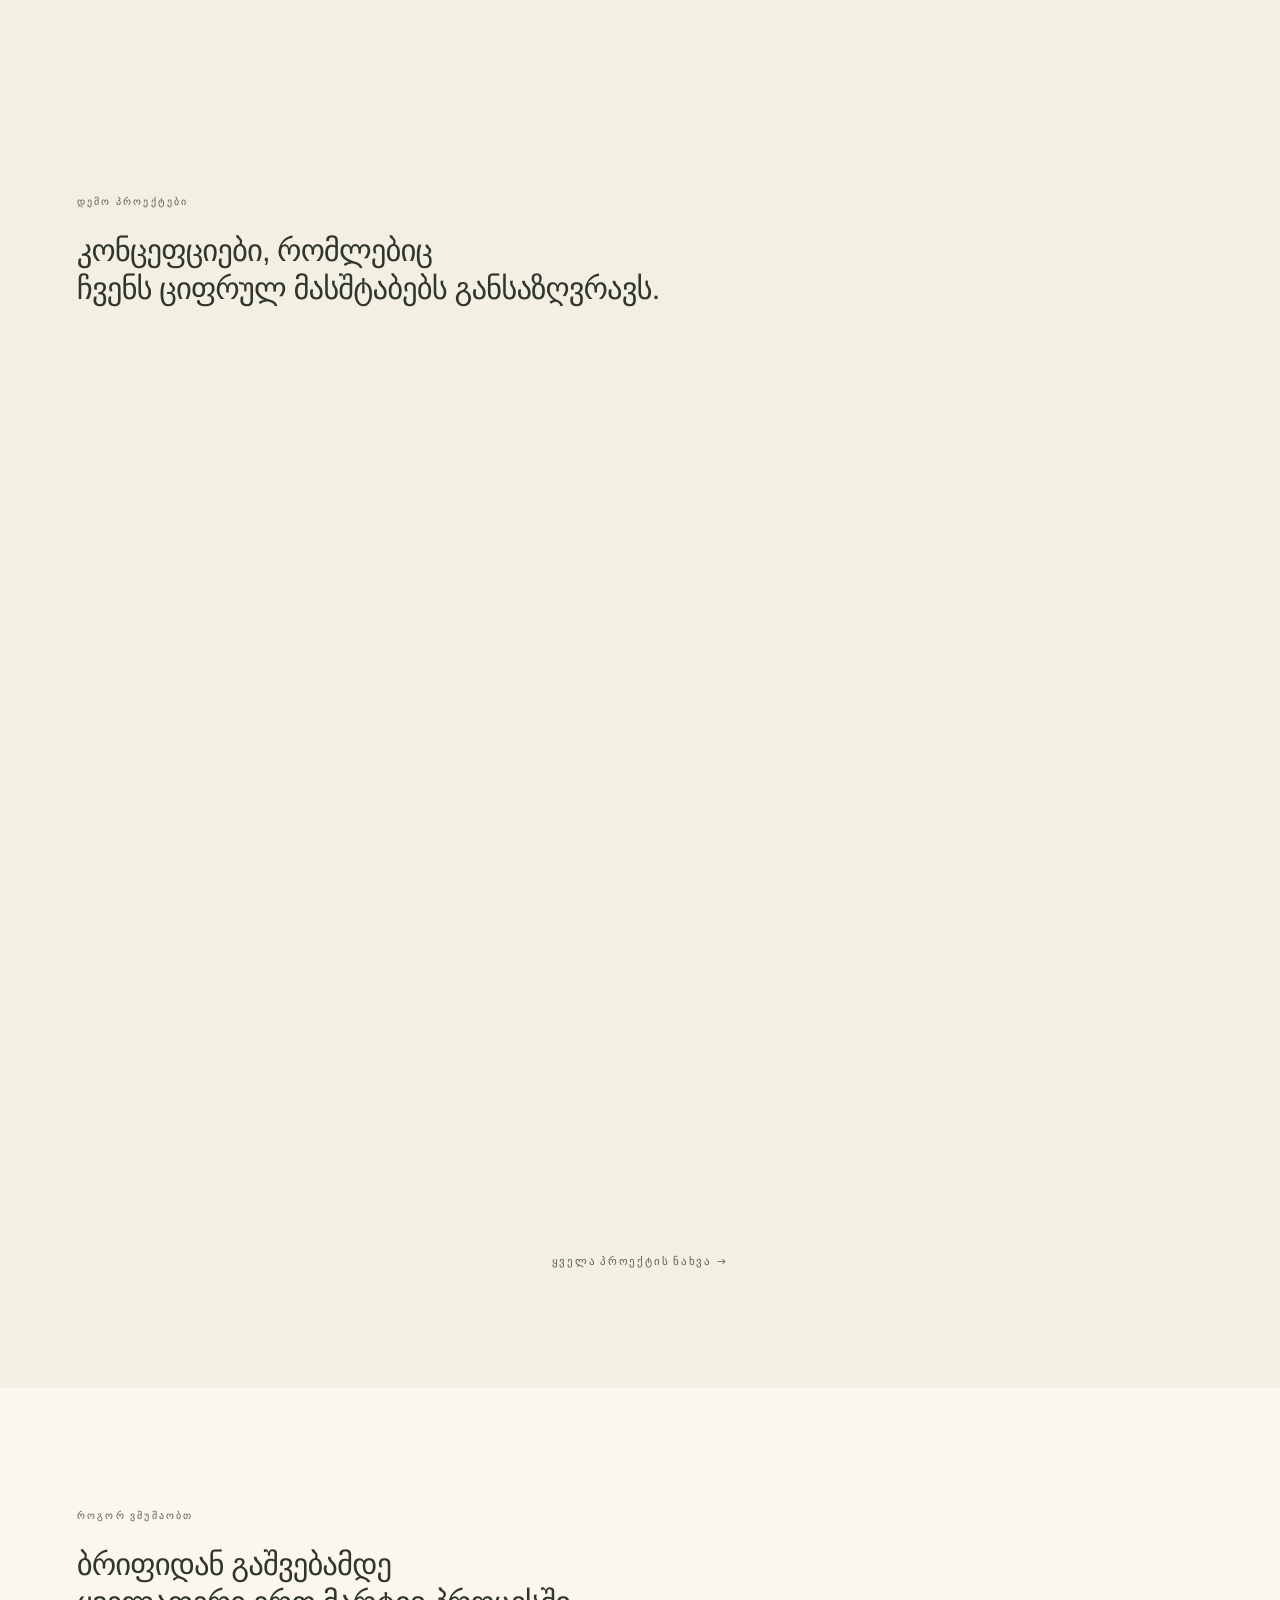
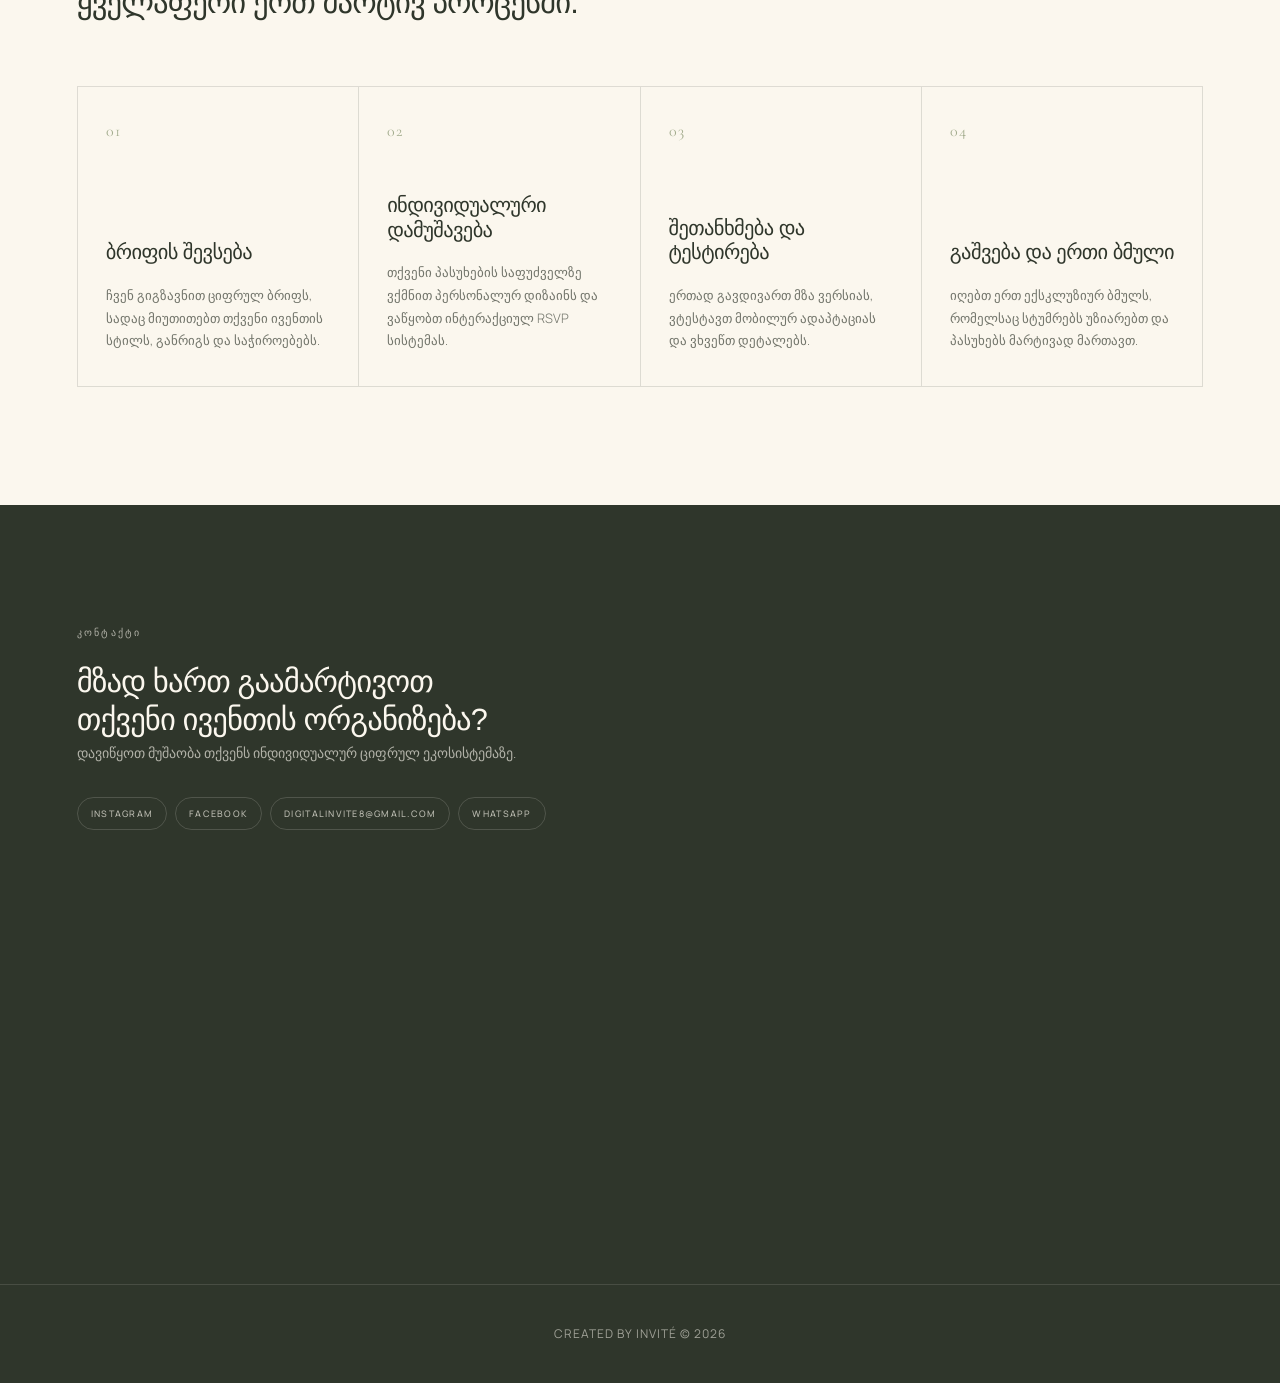
==== commit 9bd4375d: "Update concept section bilingual content" ====
--- a/index.html
+++ b/index.html
@@ -96,43 +96,48 @@
 
         <!-- LEFT -->
 
-        <div class="concept-left reveal-block">
-
-            <p class="section-kicker"
-               data-ka="კონცეფცია"
-               data-en="Concept">
-                კონცეფცია
-            </p>
-
-          <h2 class="editorial-title concept-title"
-    data-ka="INVITÉ ტრადიციულ ქაღალდის<br>მოსაწვევებს პრემიუმ კლასის<br>ციფრულ ვებ-გამოცდილებად აქცევს."
-    data-en="INVITÉ transforms traditional paper<br>invitations into premium<br>digital web experiences.">
-
-    INVITÉ ტრადიციულ ქაღალდის<br>
-    მოსაწვევებს პრემიუმ კლასის<br>
-    ციფრულ ვებ-გამოცდილებად აქცევს.
-
-</h2>
-        </div>
-
-        <!-- RIGHT -->
-
-        <div class="concept-right reveal-block">
-
-              <p class="editorial-text">
+ <div class="concept-left reveal-block">
+
+    <p class="section-kicker"
+       data-ka="კონცეფცია"
+       data-en="Concept">
+        კონცეფცია
+    </p>
+
+    <h2 class="editorial-title concept-title"
+        data-ka="INVITÉ ტრადიციულ ქაღალდის<br>მოსაწვევებს პრემიუმ კლასის<br>ციფრულ ვებ-გამოცდილებად აქცევს."
+        data-en="INVITÉ transforms traditional<br>paper invitations into<br>premium digital experiences.">
+
+        INVITÉ ტრადიციულ ქაღალდის<br>
+        მოსაწვევებს პრემიუმ კლასის<br>
+        ციფრულ ვებ-გამოცდილებად აქცევს.
+
+    </h2>
+
+</div>
+
+<!-- RIGHT -->
+
+<div class="concept-right reveal-block">
+
+    <p class="editorial-text"
+       data-ka="INVITÉ აერთიანებს ელეგანტურ დიზაინს, ინტერაქციულ ანიმაციებსა და თანამედროვე RSVP სისტემას ერთ სივრცეში."
+       data-en="INVITÉ combines refined design, interactive animations, and a modern RSVP system into one seamless experience.">
         INVITÉ აერთიანებს ელეგანტურ დიზაინს,
         ინტერაქციულ ანიმაციებსა და თანამედროვე RSVP
         სისტემას ერთ სივრცეში.
     </p>
 
-    <p class="editorial-text concept-text-spacing">
+    <p class="editorial-text concept-text-spacing"
+       data-ka="თითოეული პროექტი იქმნება იმისთვის, რომ სტუმრებმა ბრენდის ან ღონისძიების ატმოსფერო ჯერ კიდევ მოსაწვევის გახსნის მომენტიდან იგრძნონ."
+       data-en="Every project is crafted to immerse guests in the atmosphere of the brand or event from the very moment they open the invitation.">
         თითოეული პროექტი იქმნება იმისთვის,
         რომ სტუმრებმა ბრენდის ან ღონისძიების
         ატმოსფერო ჯერ კიდევ მოსაწვევის
         გახსნის მომენტიდან იგრძნონ.
     </p>
 
-        </div>
+</div>
 
     </div>
 
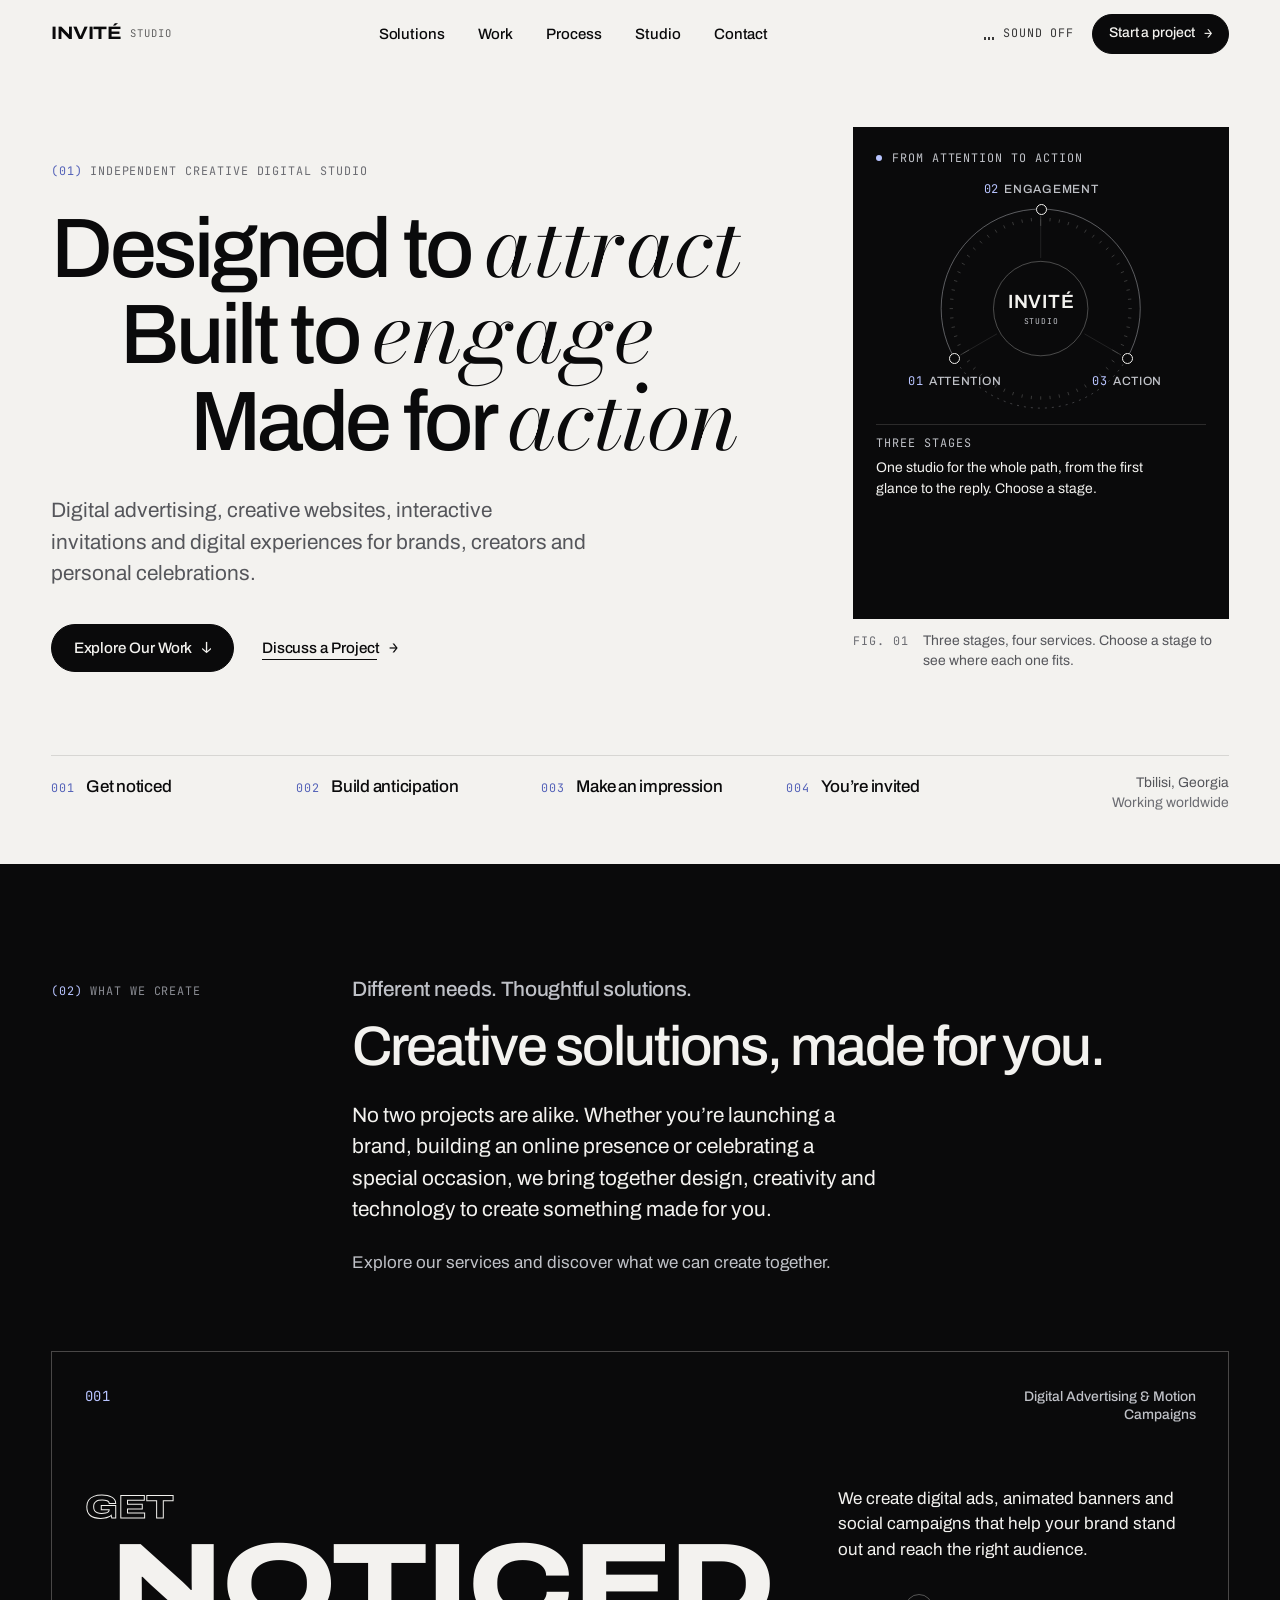
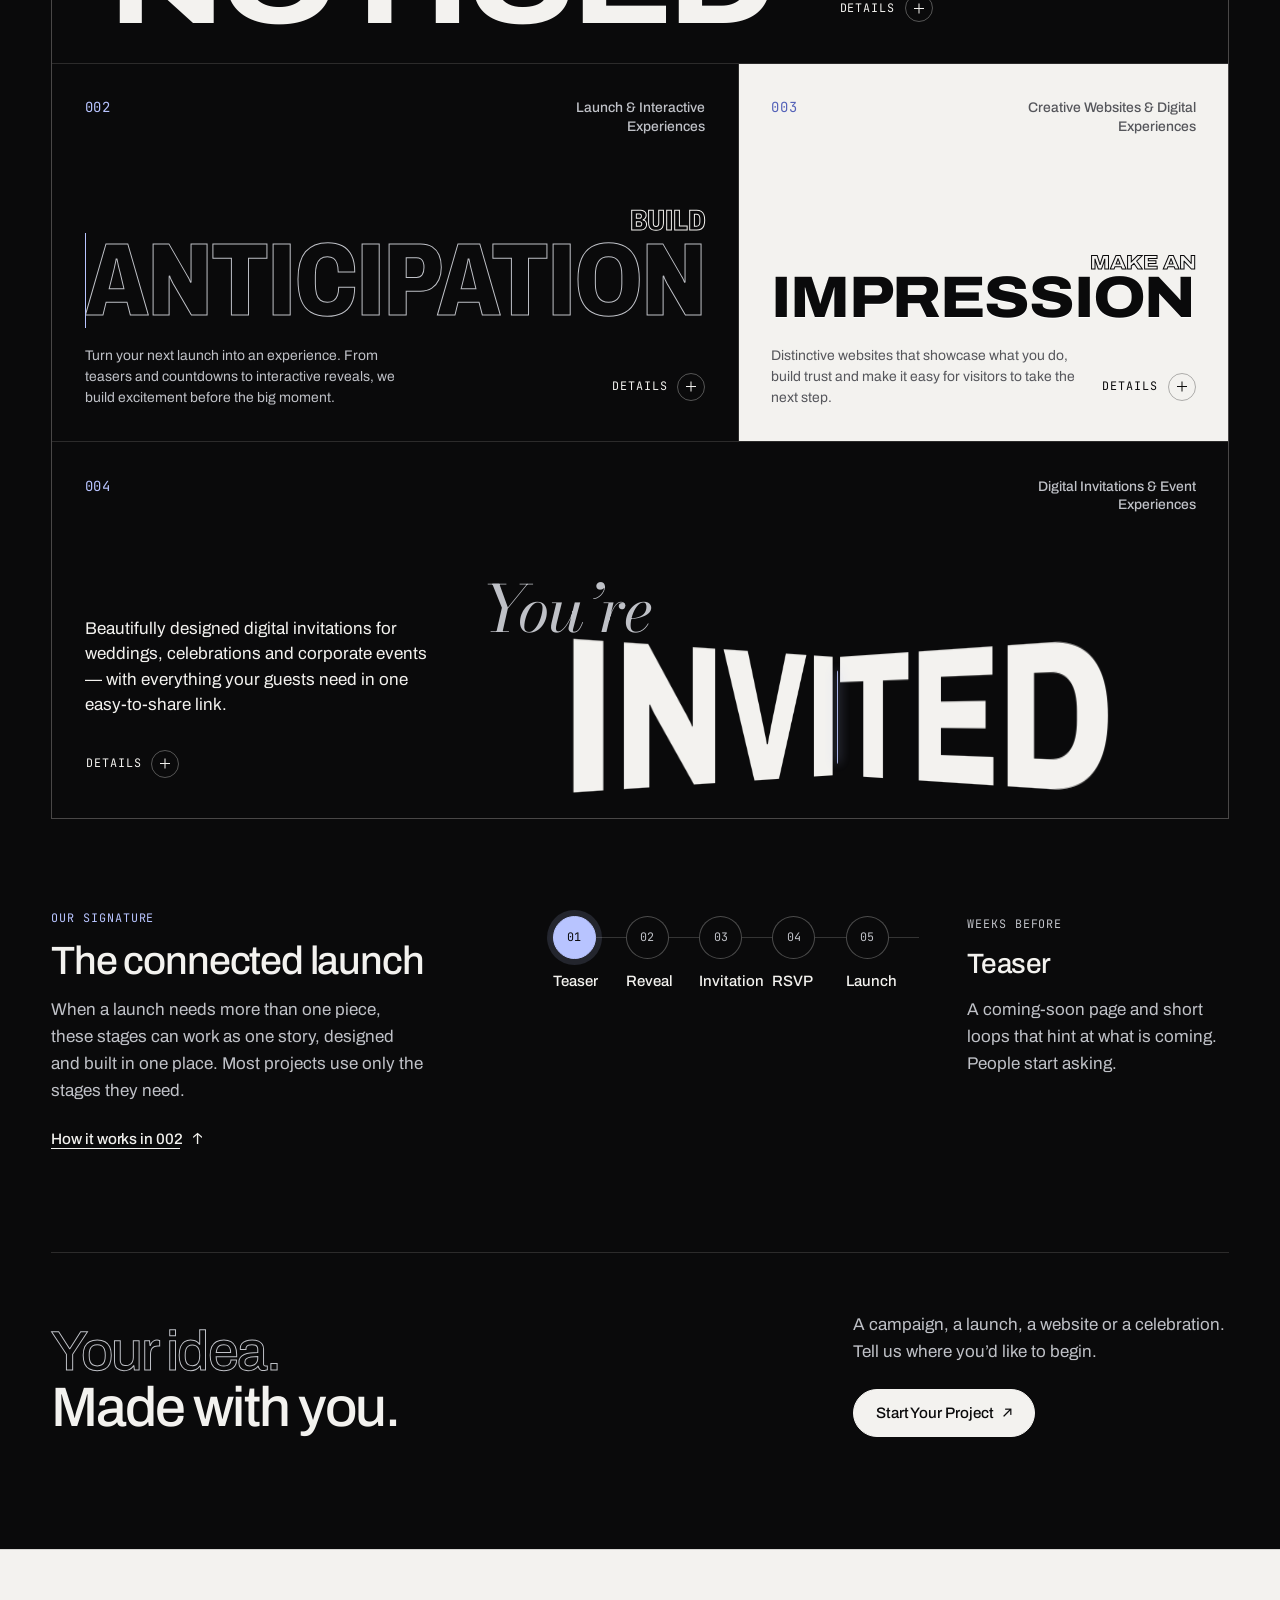
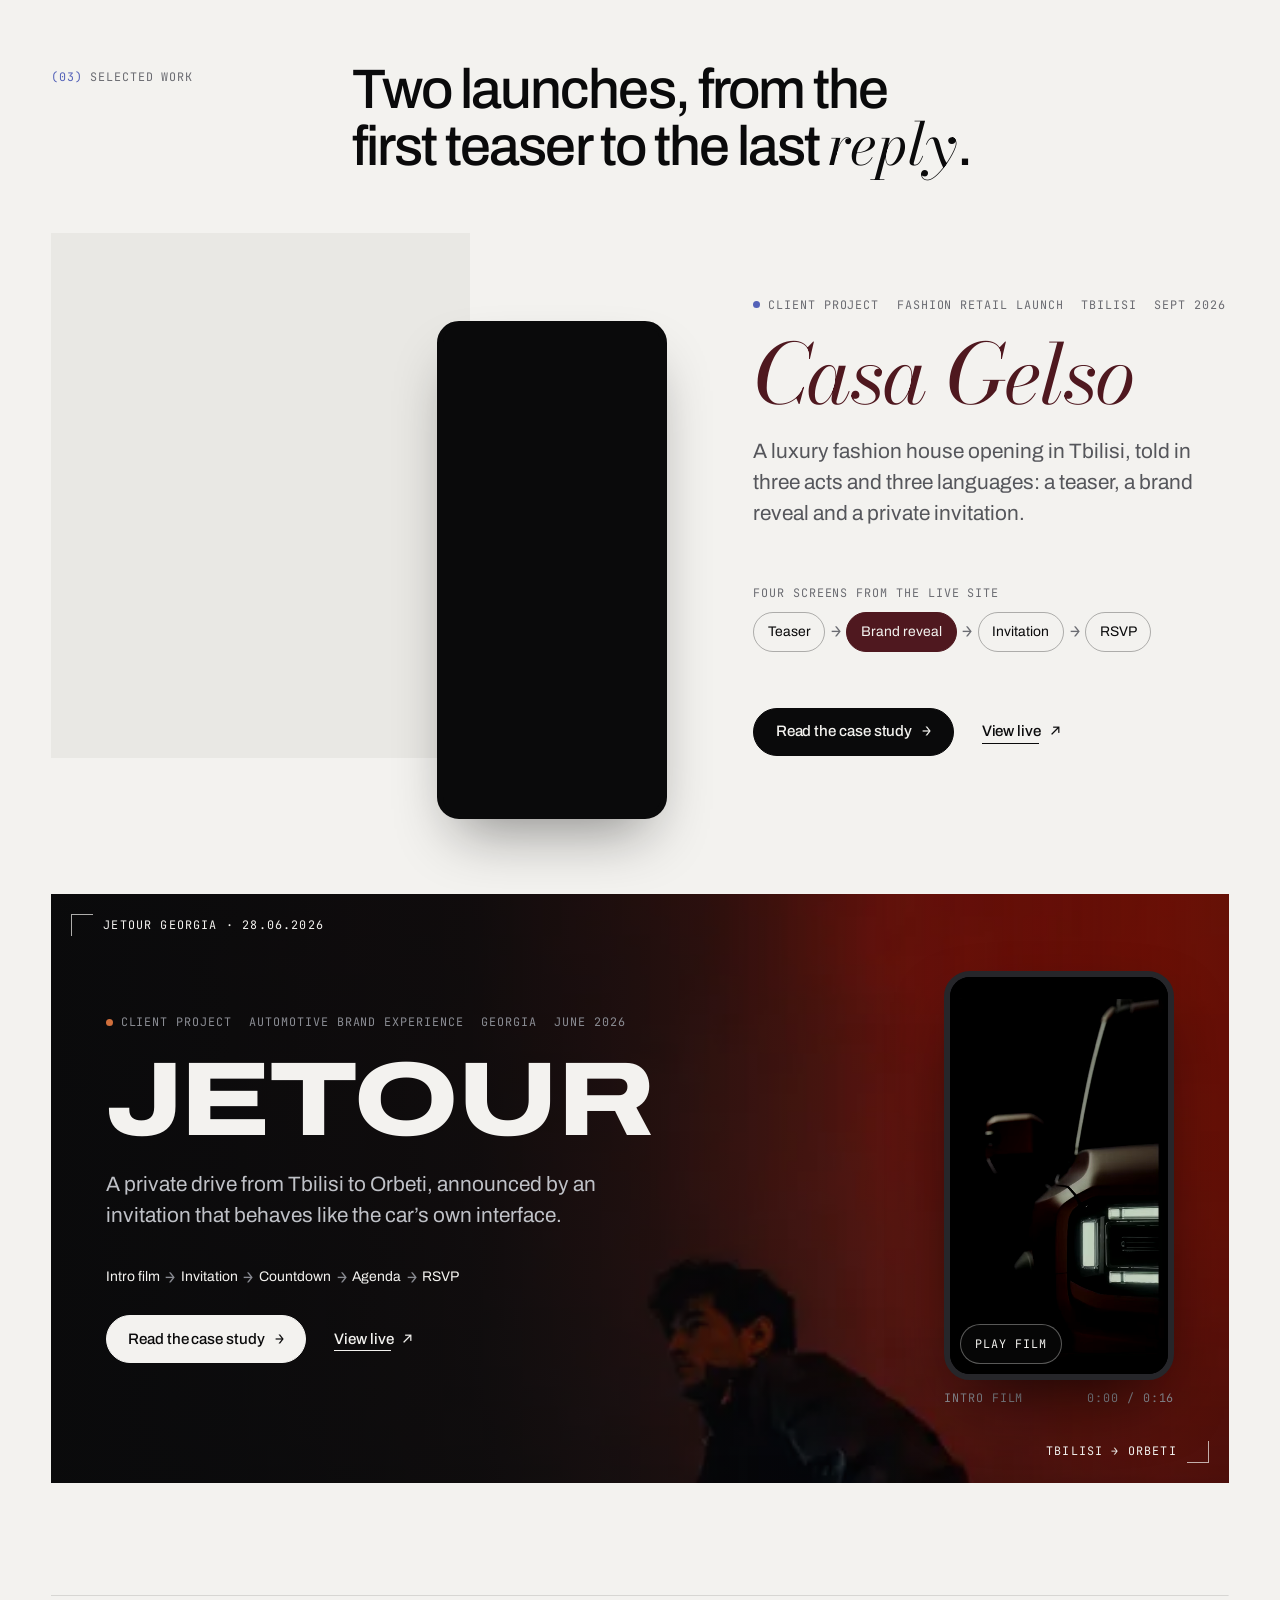
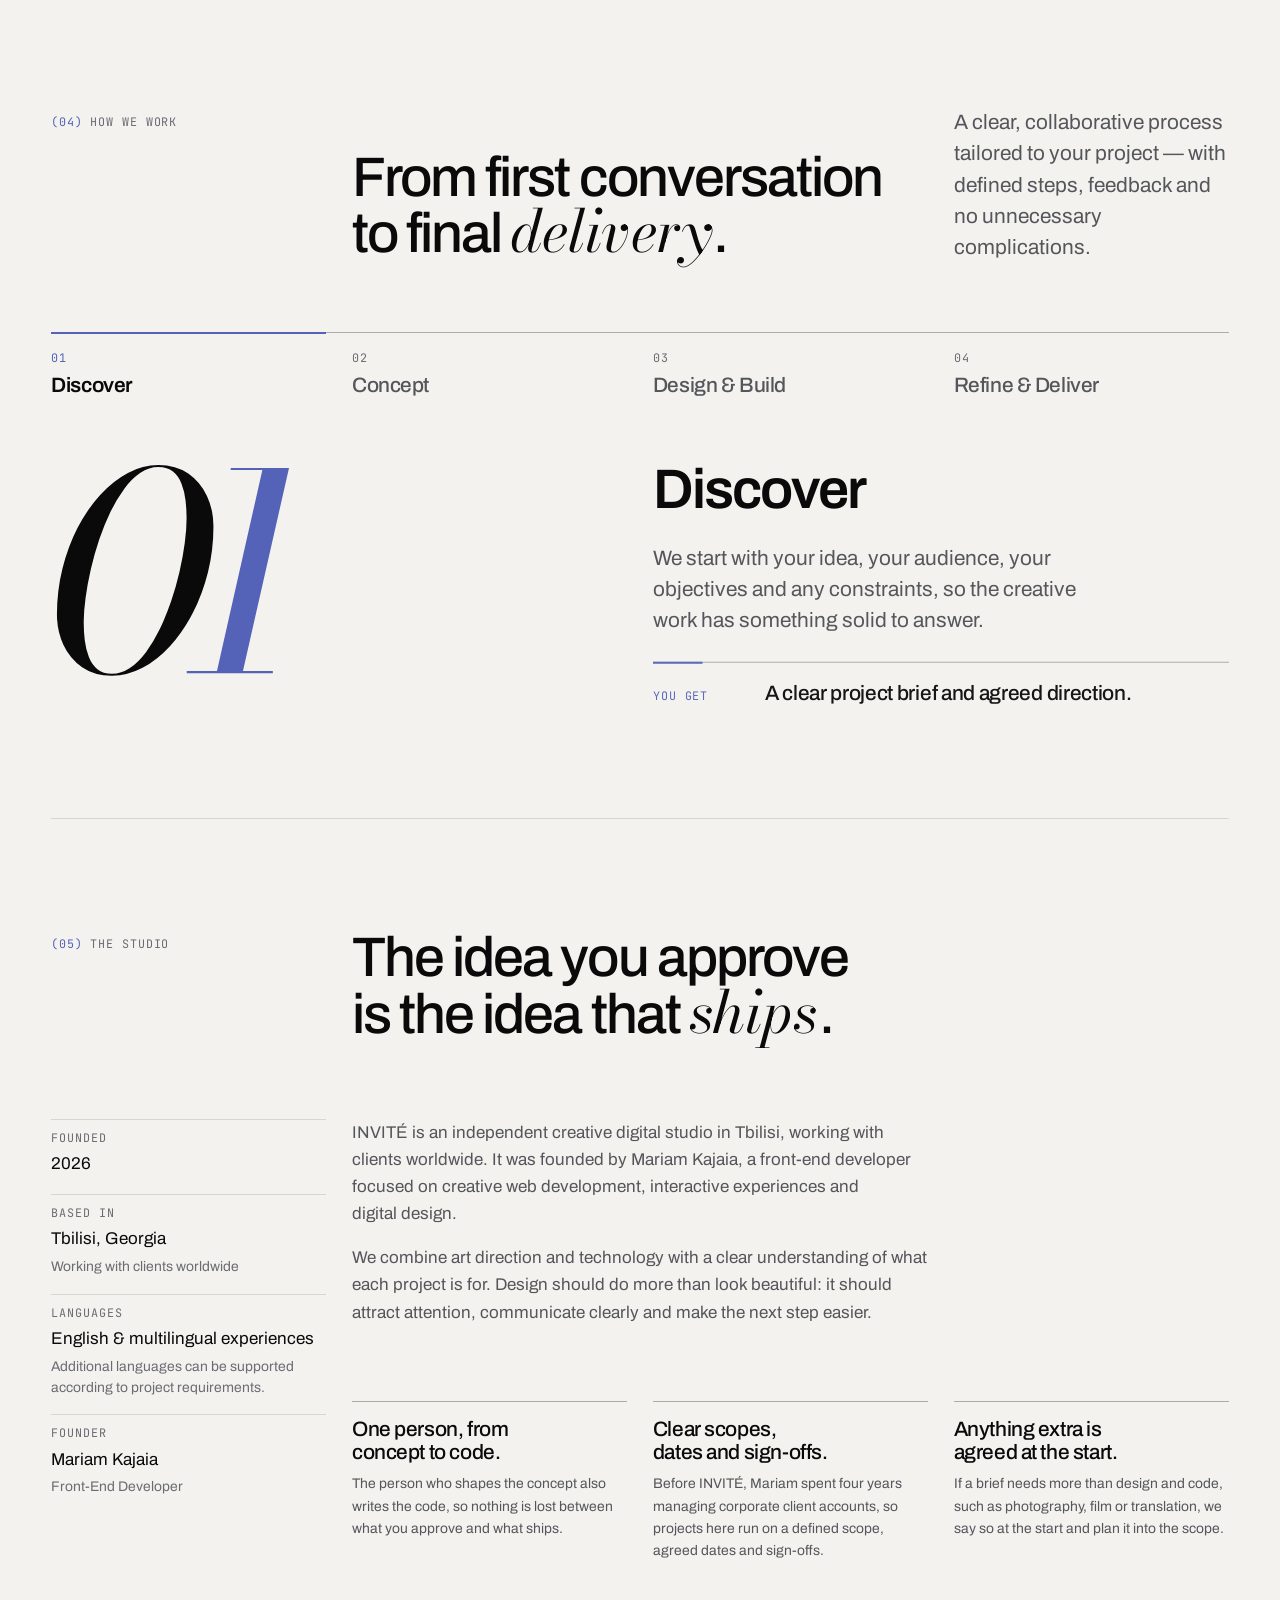
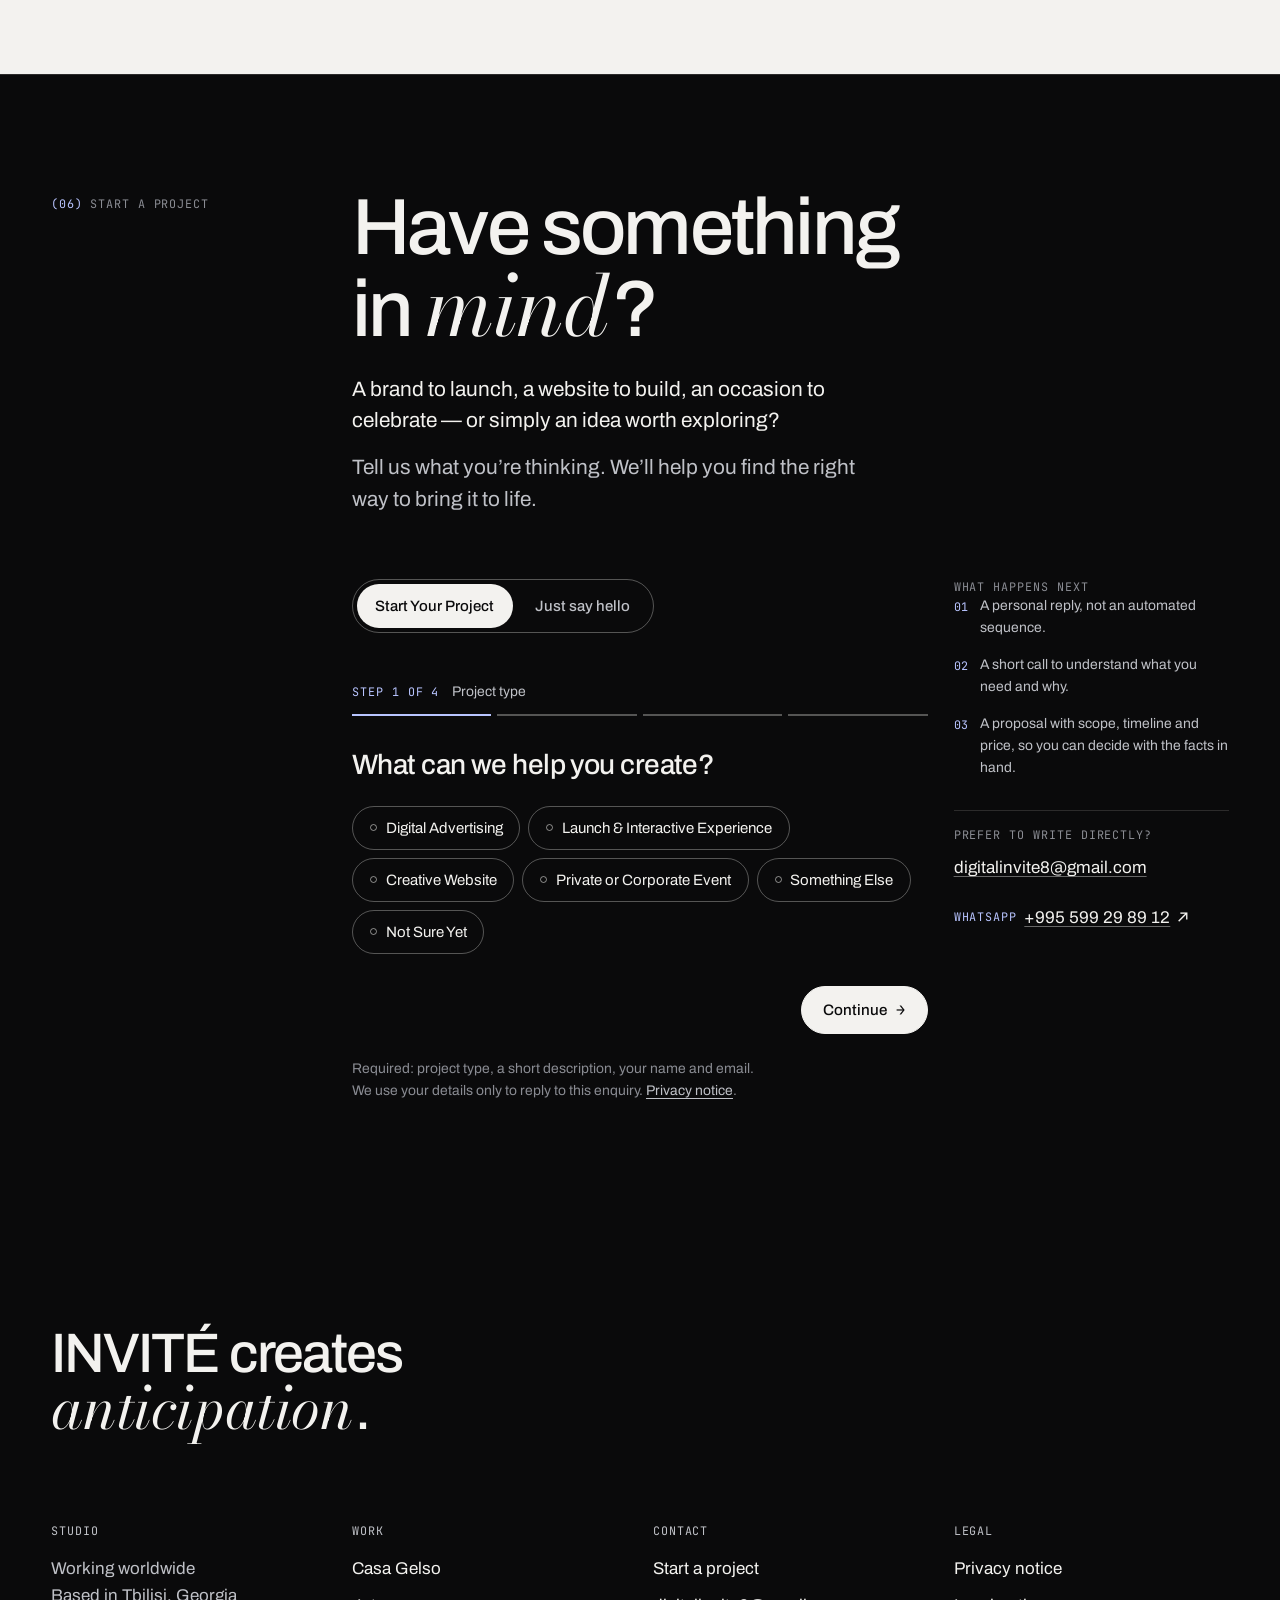
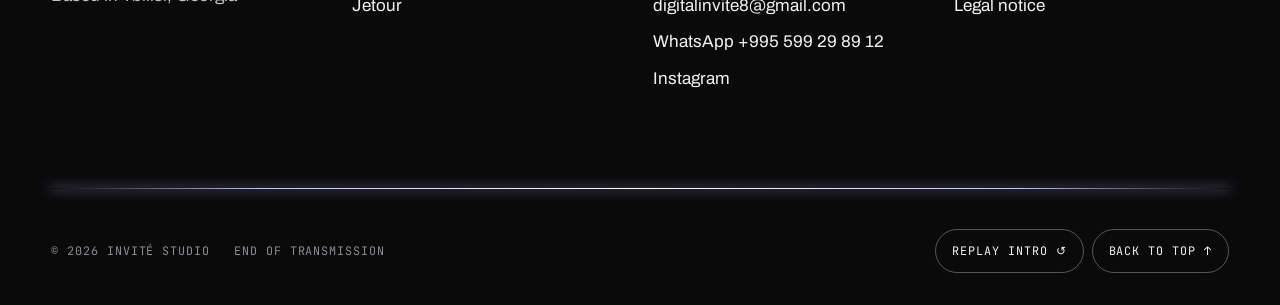
==== commit 02bcca6b: "Replace old website with new INVITE version" ====
--- a/index.html
+++ b/index.html
@@ -1,475 +1,1102 @@
-<!DOCTYPE html>
-<html lang="ka">
+<!doctype html>
+<html lang="en" class="no-js">
 <head>
-  <meta charset="UTF-8" />
-  <meta name="viewport" content="width=device-width, initial-scale=1.0" />
-  <title>INVITÉ — Digital Invitations & Digital Ads</title>
-  <meta name="description" content="INVITÉ creates premium digital invitations, interactive RSVP websites and digital ad experiences for weddings, corporate events and brand launches in Georgia." />
-  <link rel="canonical" href="https://digitalinvitee.github.io/" />
-
-  <meta property="og:type" content="website" />
-  <meta property="og:title" content="INVITÉ — Digital Invitations & Digital Ads" />
-  <meta property="og:description" content="Premium digital invitations, interactive RSVP websites and digital ad experiences for weddings, corporate events and brand launches." />
-  <meta property="og:image" content="og-cover.png" />
-  <meta property="og:locale" content="ka_GE" />
-  <meta name="twitter:card" content="summary_large_image" />
-
-  <link rel="icon" type="image/png" href="favicon.png" />
-
-  <link rel="preconnect" href="https://fonts.googleapis.com">
-  <link rel="preconnect" href="https://fonts.gstatic.com" crossorigin>
-  <link href="https://fonts.googleapis.com/css2?family=Cormorant+Garamond:wght@400;500&family=FiraGO:wght@300;400;500;600;700&family=Manrope:wght@300;400;500;600&display=swap" rel="stylesheet">
-
-  <link rel="stylesheet" href="style.css" />
+<meta charset="utf-8">
+<meta name="viewport" content="width=device-width, initial-scale=1, viewport-fit=cover">
+<title>INVITÉ Studio — Creative digital studio, from attention to action</title>
+<meta name="description" content="Independent creative digital studio in Tbilisi. Digital advertising, creative websites, interactive invitations and digital experiences for brands, creators and personal celebrations.">
+<link rel="canonical" href="https://invitee.ge/">
+<meta name="theme-color" content="#F3F2EF">
+<meta property="og:type" content="website">
+<meta property="og:site_name" content="INVITÉ Studio">
+<meta property="og:title" content="INVITÉ Studio — Creative digital studio, from attention to action">
+<meta property="og:description" content="Digital advertising, creative websites, interactive invitations and digital experiences for brands, creators and personal celebrations.">
+<meta property="og:url" content="https://invitee.ge/">
+<meta property="og:image" content="https://invitee.ge/assets/img/og/og-home.jpg">
+<meta property="og:image:width" content="1200">
+<meta property="og:image:height" content="630">
+<meta property="og:image:alt" content="INVITÉ Studio wordmark resolving out of a broken television signal into a line of light.">
+<meta name="twitter:card" content="summary_large_image">
+<link rel="icon" href="assets/icons/favicon.svg" type="image/svg+xml">
+<link rel="icon" href="assets/icons/favicon-32.png" sizes="32x32" type="image/png">
+<link rel="apple-touch-icon" href="assets/icons/apple-touch-icon.png">
+<link rel="manifest" href="site.webmanifest">
+<link rel="preload" href="assets/fonts/archivo-var.woff2" as="font" type="font/woff2" crossorigin>
+<link rel="preload" href="assets/fonts/bodoni-moda-italic-var.woff2" as="font" type="font/woff2" crossorigin>
+<link rel="stylesheet" href="css/fonts.css">
+<link rel="stylesheet" href="css/tokens.css">
+<link rel="stylesheet" href="css/base.css">
+<link rel="stylesheet" href="css/components.css">
+<link rel="stylesheet" href="css/intro.css">
+<link rel="stylesheet" href="css/home.css">
+<link rel="stylesheet" href="css/solutions.css">
+<link rel="stylesheet" href="css/catalog.css">
+<script>
+  /* Decide before first paint whether the signal intro plays: full (about 2.8 s) on a first visit, short
+     (about 1.2 s) for returning visitors and on reload. It stays off for links to a section (#contact), for
+     the way back from another page of this site, and with ?intro=off. ?intro=classic plays the earlier
+     5.7 s version for comparison. Kept inline so there is no flash.
+     (Reduced motion still gets the intro, as a still frame: see js/intro/IntroExperience.js.) */
+  (function () {
+    var d = document.documentElement;
+    d.className = d.className.replace('no-js', 'js');
+    var mode = 'none';
+    try {
+      var q = new URLSearchParams(location.search).get('intro');
+      var seen = null; try { seen = localStorage.getItem('invite.intro.seen'); } catch (e) {}
+      var nav = (performance.getEntriesByType && performance.getEntriesByType('navigation')[0]) || {};
+      var internal = false;
+      try { var r = document.referrer && new URL(document.referrer); internal = !!r && r.origin === location.origin && r.pathname !== location.pathname; } catch (e) {}
+      mode = q === 'off' ? 'none' : q === 'full' ? 'full' : q === 'short' ? 'short' : q === 'classic' ? 'classic'
+           : location.hash.length > 1 || nav.type === 'back_forward' || internal ? 'none'
+           : seen ? 'short' : 'full';
+    } catch (e) { mode = 'none'; }
+    d.setAttribute('data-intro', mode);
+    if (mode !== 'none') d.classList.add('intro-active');
+  })();
+</script>
+<script type="application/ld+json">
+{
+  "@context": "https://schema.org",
+  "@type": "ProfessionalService",
+  "@id": "https://invitee.ge/#studio",
+  "name": "INVITÉ Studio",
+  "alternateName": "INVITÉ",
+  "url": "https://invitee.ge/",
+  "logo": "https://invitee.ge/assets/icons/icon-512.png",
+  "image": "https://invitee.ge/assets/img/og/og-home.jpg",
+  "description": "Independent creative digital studio in Tbilisi creating digital advertising and motion campaigns, launch and interactive experiences, creative websites, and digital invitations and event experiences for brands, creators and personal celebrations.",
+  "foundingDate": "2026",
+  "founder": { "@type": "Person", "name": "Mariam Kajaia" },
+  "telephone": "+995 599 29 89 12",
+  "address": { "@type": "PostalAddress", "addressLocality": "Tbilisi", "addressCountry": "GE" },
+  "areaServed": "Worldwide",
+  "knowsLanguage": ["en", "ka"],
+  "makesOffer": [
+    { "@type": "Offer", "itemOffered": { "@type": "Service", "name": "Digital advertising and motion campaigns" } },
+    { "@type": "Offer", "itemOffered": { "@type": "Service", "name": "Launch and interactive experiences" } },
+    { "@type": "Offer", "itemOffered": { "@type": "Service", "name": "Creative websites and digital experiences" } },
+    { "@type": "Offer", "itemOffered": { "@type": "Service", "name": "Digital invitations and event experiences" } }
+  ]
+}
+</script>
+<script src="vendor/gsap.min.js" defer></script>
+<script src="vendor/ScrollTrigger.min.js" defer></script>
+<script type="module" src="js/main.js"></script>
+<script>
+  /* Opened straight from a folder (file://)? Browsers block modules and web fonts there, so load
+     the single-file copy of the scripts and the embedded fonts instead (made by tools/build-offline.py).
+     The live site never uses them. */
+  if (location.protocol === 'file:') (function (d) {
+    var l = d.createElement('link'); l.rel = 'stylesheet'; l.href = 'css/fonts-offline.css'; d.head.appendChild(l);
+    var s = d.createElement('script'); s.src = 'js/offline.js'; d.head.appendChild(s);
+  })(document);
+</script>
 </head>
-
-<body>
-
-<a href="#main" class="skip-link">Skip to content</a>
-
-<div class="intro-experience" id="introExperience" aria-hidden="true">
-  <div class="intro-grain"></div>
-  <div class="intro-stage">
-    <span class="intro-mark">INVITÉ</span>
-    <span class="intro-line" data-ka="Digital Experiences Before The Event Begins" data-en="Digital Experiences Before The Event Begins">Digital Experiences Before The Event Begins</span>
+<body data-page="home">
+<a class="skip-link" href="#main">Skip to content</a>
+
+<!-- ═══ Signature intro: the broken television ═══ -->
+<dialog class="intro" id="intro" hidden aria-labelledby="intro-title" aria-describedby="intro-status">
+  <h2 class="sr-only" id="intro-title">Opening transmission</h2>
+  <p class="sr-only" id="intro-status" aria-live="polite">A broken television tunes in and shows the name INVITÉ.</p>
+  <div class="intro__screen" data-intro-screen aria-hidden="true"></div>
+  <div class="intro__static" aria-hidden="true"><span class="intro__static-word">INVITÉ</span></div>
+  <div class="intro__glass" aria-hidden="true"></div>
+  <div class="intro__light" data-intro-light aria-hidden="true"></div>
+  <p class="intro__brand label" aria-hidden="true">INVITÉ Studio · Transmission</p>
+  <div class="intro__controls">
+    <button class="btn" type="button" data-sound-toggle aria-pressed="false"><span class="sound-dot" aria-hidden="true"></span><span data-sound-label>Sound off</span></button>
+    <button class="btn" type="button" data-intro-skip autofocus>Skip intro <span class="arr" aria-hidden="true">→</span></button>
   </div>
-  <button class="intro-skip" id="introSkip">Enter</button>
-</div>
-
-<header class="site-header" id="siteHeader">
-  <nav class="nav" aria-label="Main navigation">
-    <a href="index.html" class="nav-logo">INVITÉ</a>
-
-    <button class="nav-toggle" id="navToggle" aria-label="Open menu" aria-expanded="false" aria-controls="navMenu">
-      <span></span>
-      <span></span>
-    </button>
-
-    <div class="nav-menu" id="navMenu">
-      <a href="index.html#concept"   data-ka="კონცეფცია"    data-en="Concept">კონცეფცია</a>
-      <a href="index.html#services"  data-ka="სერვისები"    data-en="Services">სერვისები</a>
-      <a href="projects.html"        data-ka="პროექტები"    data-en="Projects">პროექტები</a>
-      <a href="index.html#process"   data-ka="პროცესი"      data-en="Process">პროცესი</a>
-      <a href="index.html#contact"   data-ka="კონტაქტი"     data-en="Contact">კონტაქტი</a>
-
-
-      <div class="lang-switch" role="group" aria-label="Language">
-        <button class="lang-btn active" data-lang="ka" aria-pressed="true">GEO</button>
-        <button class="lang-btn" data-lang="en" aria-pressed="false">EN</button>
-      </div>
-    </div>
-  </nav>
-</header>
-
-<main id="main">
-
-  <!-- HOME -->
-  <section class="hero v2-hero" id="home">
-    <div class="hero-orbit" aria-hidden="true"></div>
-    <div class="hero-noise" aria-hidden="true"></div>
-
-    <div class="hero-inner v2-hero-inner">
-      <div class="hero-copy v2-hero-copy reveal-block">
-        <p class="section-kicker" data-ka="Digital Studio" data-en="Digital Studio">Digital Studio</p>
-
-        <h1>INVITÉ</h1>
-
-        <p class="hero-title"
-           data-ka="ციფრული მოსაწვევები, ინტერაქციული რეკლამა და პრემიუმ ვებგამოცდილება"
-           data-en="Digital invitations, interactive advertising and premium web experiences">
-          ციფრული მოსაწვევები, ინტერაქციული რეკლამა და პრემიუმ ვებგამოცდილება
-        </p>
-
-        <div class="hero-actions">
-          <a href="#contact" class="btn primary magnetic" data-ka="კონტაქტი" data-en="Contact">კონტაქტი</a>
-          <a href="projects.html" class="btn secondary magnetic" data-ka="პროექტები" data-en="Projects">პროექტები</a>
-        </div>
-      </div>
-    </div>
-
-    
-  </section>
-<!-- CONCEPT -->
-<section class="section concept editorial-section" id="concept">
-
-    <div class="concept-grid">
-
-        <!-- LEFT -->
-
- <div class="concept-left reveal-block">
-
-    <p class="section-kicker"
-       data-ka="კონცეფცია"
-       data-en="Concept">
-        კონცეფცია
-    </p>
-
-    <h2 class="editorial-title concept-title"
-        data-ka="INVITÉ ტრადიციულ ქაღალდის<br>მოსაწვევებს პრემიუმ კლასის<br>ციფრულ ვებ-გამოცდილებად აქცევს."
-        data-en="INVITÉ transforms traditional<br>paper invitations into<br>premium digital experiences.">
-
-        INVITÉ ტრადიციულ ქაღალდის<br>
-        მოსაწვევებს პრემიუმ კლასის<br>
-        ციფრულ ვებ-გამოცდილებად აქცევს.
-
-    </h2>
-
-</div>
-
-<!-- RIGHT -->
-
-<div class="concept-right reveal-block">
-
-    <p class="editorial-text"
-       data-ka="INVITÉ აერთიანებს ელეგანტურ დიზაინს, ინტერაქციულ ანიმაციებსა და თანამედროვე RSVP სისტემას ერთ სივრცეში."
-       data-en="INVITÉ combines refined design, interactive animations, and a modern RSVP system into one seamless experience.">
-        INVITÉ აერთიანებს ელეგანტურ დიზაინს,
-        ინტერაქციულ ანიმაციებსა და თანამედროვე RSVP
-        სისტემას ერთ სივრცეში.
-    </p>
-
-    <p class="editorial-text concept-text-spacing"
-       data-ka="თითოეული პროექტი იქმნება იმისთვის, რომ სტუმრებმა ბრენდის ან ღონისძიების ატმოსფერო ჯერ კიდევ მოსაწვევის გახსნის მომენტიდან იგრძნონ."
-       data-en="Every project is crafted to immerse guests in the atmosphere of the brand or event from the very moment they open the invitation.">
-        თითოეული პროექტი იქმნება იმისთვის,
-        რომ სტუმრებმა ბრენდის ან ღონისძიების
-        ატმოსფერო ჯერ კიდევ მოსაწვევის
-        გახსნის მომენტიდან იგრძნონ.
-    </p>
-
-</div>
-
-    </div>
-
-</section>
-
-  <!-- REAL EVENTS -->
-  <section class="section real-events editorial-section" id="real-events">
-    <div class="editorial-layout single-editorial">
-      <div class="editorial-content reveal-block">
-        <p class="section-kicker" data-ka="რეალური პროექტები" data-en="Real Projects">რეალური პროექტები</p>
-
-        <h2 class="editorial-title"
-            data-ka="პრაქტიკით დადასტურებული ეფექტურობა"
-            data-en="Efficiency Proven in Practice">
-          პრაქტიკით დადასტურებული ეფექტურობა
-        </h2>
-
-        <p class="editorial-text"
-           data-ka="eMotors Georgia-სა და Jetour Georgia-ს მასშტაბურმა პროექტმა ნათლად აჩვენა, თუ რამდენად ცვლის საქმეს სწორი ციფრული ლოჯისტიკა: INVITÉ-ს RSVP ფუნქციონალმა ორგანიზატორებს სტუმრების ნაკადის მართვა მაქსიმალურად შეუმსუბუქა, თავად სტუმრებში კი — ღონისძიების მოლოდინის განცდა და ინტერესი კიდევ უფრო გაამძაფრა."
-           data-en="The scale of the eMotors Georgia and Jetour Georgia project highlighted the power of smart digital logistics. INVITÉ’s RSVP feature streamlined guest management for organizers and fueled a strong sense of excitement and anticipation among the guests from the very start.">
-         The scale of the eMotors Georgia and Jetour Georgia project highlighted the power of smart digital logistics. INVITÉ’s RSVP feature streamlined guest management for organizers and fueled a strong sense of excitement and anticipation among the guests from the very start.
-        </p>
-      </div>
-    </div>
-
-    <div class="case-grid">
-      <a class="case-card reveal-block" href="https://digitalinvitee.github.io/JETOUR-CLUB/" target="_blank">
-        <div class="case-image">
-          <img src="jetourclub.png" alt="JETOUR Club" loading="lazy" onerror="this.style.display='none'">
-        </div>
-
-        <div class="case-content">
-          <span class="case-kicker">Corporate Invitation</span>
-          <h3>JETOUR Club</h3>
-         <p data-ka="ექსკლუზიური კორპორატიული მოსაწვევი საავტომობილო კლუბისთვის — RSVP, უკუთვლის ტაიმერი და ლოკაციის რუკა ერთ სრულყოფილ სივრცეში."
-   data-en="An exclusive corporate invitation for an elite automotive club — featuring RSVP, countdown, and location map in an all-in-one sleek interface.">
-  ექსკლუზიური კორპორატიული მოსაწვევი საავტომობილო კლუბისთვის — RSVP, უკუთვლის ტაიმერი და ლოკაციის რუკა ერთ სრულყოფილ სივრცეში.
-</p>
-          <div class="case-stats">
-            <span>Interactive RSVP</span>
-            <span>Live Countdown</span>
-            <span>Background Music</span>
-            <span>Interactive Map</span>
-            <span>Dress Code</span>
-          </div>
-        </div>
-      </a>
-<a class="case-card reveal-block" href="https://digitalinvitee.github.io/JETOUR/" target="_blank">
-  <div class="case-image">
-    <img src="jetour.png" alt="JETOUR" loading="lazy" onerror="this.style.display='none'">
-  </div>
-
-  <div class="case-content">
-    <span class="case-kicker"> Corporate Invitation</span>
-    <h3>JETOUR</h3>
-   <p data-ka="ახალი მოდელის პრემიუმ  პრეზენტაცია — ბრენდული ციფრული სივრცე, რომელმაც პირველივე წამიდან შექმნა ივენთის მოლოდინი და სტუმრებს ყველა საჭირო დეტალი ერთიანად მიაწოდა."
-   data-en="A premium  presentation for a new model launch — a branded digital space that created anticipation from the very first second while delivering all essential event details in one seamless experience.">
-  ახალი მოდელის პრემიუმ  პრეზენტაცია — ბრენდული ციფრული სივრცე, რომელმაც პირველივე წამიდან შექმნა ივენთის მოლოდინი და სტუმრებს ყველა საჭირო დეტალი ერთიანად მიაწოდა.
-</p>
-    <div class="case-stats">
-      <span>Digital Ad</span>
-      <span>RSVP</span>
-      <span>Interactive Map</span>
-      <span>Dress Code</span>
+</dialog>
+<script>
+  /* Opens the intro immediately. If the experience script never takes over (slow network, blocked
+     scripts), Skip, Escape and a 6 s failsafe still release the page, and the intro then stays off
+     for this visit instead of starting late. */
+  (function () {
+    var d = document.documentElement, dlg = document.getElementById('intro');
+    if (!dlg || d.getAttribute('data-intro') === 'none') return;
+    function release() {
+      if (window.__introOwned) return;
+      try { dlg.close(); } catch (e) {}
+      dlg.hidden = true; d.classList.remove('intro-active'); d.setAttribute('data-intro', 'none');
+    }
+    dlg.hidden = false;
+    try { dlg.showModal(); } catch (e) { dlg.setAttribute('open', ''); }
+    dlg.querySelector('[data-intro-skip]').addEventListener('click', release);
+    dlg.addEventListener('cancel', function (e) { if (!window.__introOwned) { e.preventDefault(); release(); } });
+    setTimeout(release, 6000);
+  })();
+</script>
+
+<!-- ═══ Header ═══ -->
+<header class="site-header" data-header>
+  <div class="site-header__inner container">
+    <a class="wordmark" href="#top" aria-label="INVITÉ Studio, back to top">INVITÉ<span class="wordmark__studio" aria-hidden="true">Studio</span></a>
+    <nav class="primary-nav" aria-label="Primary">
+      <ul>
+        <li><a href="#solutions">Solutions</a></li>
+        <li><a href="#work">Work</a></li>
+        <li><a href="#process">Process</a></li>
+        <li><a href="#studio">Studio</a></li>
+        <li><a href="#contact">Contact</a></li>
+      </ul>
+    </nav>
+    <div class="site-header__actions">
+      <button class="sound-toggle" type="button" data-sound-toggle aria-pressed="false"><span class="eq" aria-hidden="true"><i></i><i></i><i></i></span><span class="sound-toggle__label" data-sound-label>Sound off</span></button>
+      <a class="btn btn--primary btn--sm btn--start" href="#contact" data-start-project>Start a project <span class="arr" aria-hidden="true">→</span></a>
+      <button class="menu-toggle" type="button" aria-haspopup="dialog" aria-controls="menu" aria-expanded="false" data-menu-open>Menu</button>
     </div>
   </div>
-</a>
+</header>
+
+<dialog class="menu" id="menu" aria-label="Menu">
+  <div class="menu__top">
+    <span class="wordmark" aria-hidden="true">INVITÉ</span>
+    <button class="menu__close" type="button" data-menu-close>Close</button>
+  </div>
+  <nav class="menu__nav" aria-label="Menu">
+    <ol>
+      <li><a href="#solutions" data-menu-link>Solutions</a></li>
+      <li><a href="#work" data-menu-link>Work</a></li>
+      <li><a href="#process" data-menu-link>Process</a></li>
+      <li><a href="#studio" data-menu-link>Studio</a></li>
+      <li><a href="#contact" data-menu-link>Contact</a></li>
+    </ol>
+  </nav>
+  <div class="menu__foot">
+    <a class="btn btn--primary" href="#contact" data-menu-link data-start-project>Start a project <span class="arr" aria-hidden="true">→</span></a>
+    <div class="menu__row">
+      <button type="button" data-sound-toggle aria-pressed="false"><span data-sound-label>Sound off</span></button>
+      <button type="button" data-replay-intro>Replay intro ↺</button>
+    </div>
+  </div>
+</dialog>
+
+<main id="main" tabindex="-1">
+
+  <!-- ═══ 01 · Hero ═══
+       One idea in three states: Designed to attract (Attention), Built to engage (Engagement), Made for action (Action).
+       The headline is set as a three-step cascade (css/home.css): each phrase stays whole on its own line and steps in, so the
+       progression reads at a glance on a phone as well as on a desktop. No full stops: the italic verb ends the line.
+       The headline lines, the orbit (Fig. 01) and the four service links under it share one state: js/hero/ConnectedDiagram.js. -->
+  <section class="hero container" id="top" aria-labelledby="hero-title">
+    <div class="hero__grid">
+      <div class="hero__copy">
+        <p class="label section-id hero__eyebrow"><span class="section-id__num">(01)</span><span>Independent creative digital studio</span></p>
+        <h1 class="display hero__title" id="hero-title" data-hero-title>
+          <span class="hero__line" data-cx-line="0">Designed to <em>attract</em></span>
+          <span class="hero__line" data-cx-line="1">Built to <em>engage</em></span>
+          <span class="hero__line" data-cx-line="2">Made for <em>action</em></span>
+        </h1>
+        <p class="lead hero__lead">Digital advertising, creative websites, interactive invitations and digital experiences for brands, creators and personal celebrations.</p>
+        <div class="hero__actions">
+          <a class="btn btn--primary" href="#work">Explore Our Work <span class="arr arr--down" aria-hidden="true">↓</span></a>
+          <a class="btn btn--text" href="#contact" data-start-project>Discuss a Project <span class="arr" aria-hidden="true">→</span></a>
+        </div>
+      </div>
+      <figure class="hero__visual cx" data-cx data-state="idle" aria-labelledby="cx-title">
+        <div class="cx__panel">
+          <p class="cx__head label" id="cx-title">From attention to action</p>
+          <div class="cx__stage">
+            <svg class="cx__svg" viewBox="0 44 400 292" aria-hidden="true" focusable="false">
+              <path class="cx__ticks" d="M200 102L200 90M210.87 96.57L211.29 92.59M221.62 98.27L222.45 94.36M232.14 101.09L233.37 97.29M242.3 104.99L243.93 101.34M252 109.93L254 106.47M261.13 115.86L263.48 112.63M269.59 122.71L272.27 119.74M277.29 130.41L280.26 127.73M284.14 138.87L287.37 136.52M290.07 148L293.53 146M295.01 157.7L298.66 156.07M298.91 167.86L302.71 166.63M301.73 178.38L305.64 177.55M303.43 189.13L307.41 188.71M304 200L308 200M303.43 210.87L307.41 211.29M301.73 221.62L305.64 222.45M298.91 232.14L302.71 233.37M295.01 242.3L298.66 243.93M284.87 249L295.26 255M284.14 261.13L287.37 263.48M277.29 269.59L280.26 272.27M269.59 277.29L272.27 280.26M261.13 284.14L263.48 287.37M252 290.07L254 293.53M242.3 295.01L243.93 298.66M232.14 298.91L233.37 302.71M221.62 301.73L222.45 305.64M210.87 303.43L211.29 307.41M200 304L200 308M189.13 303.43L188.71 307.41M178.38 301.73L177.55 305.64M167.86 298.91L166.63 302.71M157.7 295.01L156.07 298.66M148 290.07L146 293.53M138.87 284.14L136.52 287.37M130.41 277.29L127.73 280.26M122.71 269.59L119.74 272.27M115.86 261.13L112.63 263.48M115.13 249L104.74 255M104.99 242.3L101.34 243.93M101.09 232.14L97.29 233.37M98.27 221.62L94.36 222.45M96.57 210.87L92.59 211.29M96 200L92 200M96.57 189.13L92.59 188.71M98.27 178.38L94.36 177.55M101.09 167.86L97.29 166.63M104.99 157.7L101.34 156.07M109.93 148L106.47 146M115.86 138.87L112.63 136.52M122.71 130.41L119.74 127.73M130.41 122.71L127.73 119.74M138.87 115.86L136.52 112.63M148 109.93L146 106.47M157.7 104.99L156.07 101.34M167.86 101.09L166.63 97.29M178.38 98.27L177.55 94.36M189.13 96.57L188.71 92.59"/>
+              <circle class="cx__core" cx="200" cy="200" r="56"/>
+              <line class="cx__spoke" data-cx-spoke="0" x1="148.04" y1="230" x2="108.2" y2="253"/><line class="cx__spoke" data-cx-spoke="1" x1="200" y1="140" x2="200" y2="94"/><line class="cx__spoke" data-cx-spoke="2" x1="251.96" y1="230" x2="291.8" y2="253"/>
+              <path class="cx__gap" d="M302.19 259A118 118 0 0 1 97.81 259"/>
+              <path class="cx__track" d="M97.81 259A118 118 0 1 1 302.19 259"/>
+              <path class="cx__progress" data-cx-progress d="M97.81 259A118 118 0 1 1 302.19 259" pathLength="100"/>
+              <path class="cx__trail" data-cx-trail d=""/>
+              <circle class="cx__signal" data-cx-signal cx="97.81" cy="259" r="3.2"/>
+              <g class="cx__glyphs" transform="translate(200 200)">
+                <g class="cx__glyph" data-cx-glyph="0">
+                  <path class="g g--frame" d="M-27 -15V-27H-15M15 -27H27V-15M27 15V27H15M-15 27H-27V15"/>
+                  <circle class="g cx__fill" r="3"/>
+                </g>
+                <g class="cx__glyph" data-cx-glyph="1">
+                  <circle class="g g--ring" style="--o:.95" r="11"/>
+                  <circle class="g g--ring" style="--o:.6" r="22"/>
+                  <circle class="g g--ring" style="--o:.32" r="33"/>
+                </g>
+                <g class="cx__glyph" data-cx-glyph="2">
+                  <circle class="g g--disc cx__fill" r="36"/>
+                  <path class="g g--arrow" d="M-12 12L12 -12M-9 -12H12V9"/>
+                </g>
+              </g>
+            </svg>
+            <p class="cx__centre" aria-hidden="true"><span class="cx__brand">INVITÉ</span><span class="cx__sub">Studio</span></p>
+            <button class="cx__node" type="button" data-cx-node="0" data-side="bottom" style="--x:24.45%;--y:73.63%" aria-pressed="false" aria-describedby="cx-info"><span class="cx__dot" aria-hidden="true"></span><span class="cx__label"><span class="cx__num">01</span> Attention</span><span class="sr-only">: designed to attract. Digital advertising and motion campaigns.</span></button>
+            <button class="cx__node" type="button" data-cx-node="1" data-side="top" style="--x:50%;--y:13.01%" aria-pressed="false" aria-describedby="cx-info"><span class="cx__dot" aria-hidden="true"></span><span class="cx__label"><span class="cx__num">02</span> Engagement</span><span class="sr-only">: built to engage. Launch and interactive experiences.</span></button>
+            <button class="cx__node" type="button" data-cx-node="2" data-side="bottom" style="--x:75.55%;--y:73.63%" aria-pressed="false" aria-describedby="cx-info"><span class="cx__dot" aria-hidden="true"></span><span class="cx__label"><span class="cx__num">03</span> Action</span><span class="sr-only">: made for action. Creative websites and digital invitations.</span></button>
+          </div>
+          <div class="cx__info" id="cx-info" aria-live="off">
+            <p class="cx__kicker label"><span class="cx__kicker-num" data-cx-num></span><span data-cx-name>Three stages</span></p>
+            <p class="cx__desc" data-cx-desc>One studio for the whole path, from the first glance to the reply. Choose a stage.</p>
+            <p class="cx__links" data-cx-links></p>
+          </div>
+        </div>
+        <figcaption class="hero__caption cx__caption"><span class="label">Fig. 01</span><span>Three stages, four services. Choose a stage to see where each one fits.</span></figcaption>
+      </figure>
+    </div>
+    <ul class="meta-strip" aria-label="The four services">
+      <!-- solutions:strip -->
+      <li><a href="#solution-get-noticed" data-cx-service="get-noticed"><span class="meta-strip__num">001</span><span class="meta-strip__name">Get noticed</span></a></li>
+      <li><a href="#solution-build-anticipation" data-cx-service="build-anticipation"><span class="meta-strip__num">002</span><span class="meta-strip__name">Build anticipation</span></a></li>
+      <li><a href="#solution-make-an-impression" data-cx-service="make-an-impression"><span class="meta-strip__num">003</span><span class="meta-strip__name">Make an impression</span></a></li>
+      <li><a href="#solution-youre-invited" data-cx-service="youre-invited"><span class="meta-strip__num">004</span><span class="meta-strip__name">You’re invited</span></a></li>
+      <!-- /solutions:strip -->
+      <li class="meta-strip__where">Tbilisi, Georgia<span>Working worldwide</span></li>
+    </ul>
+  </section>
+
+  <!-- ═══ Creative Solutions ═══
+       The four tiles, their details and each service's project catalog are generated from
+       js/solutions/solutions.js and js/solutions/projects.js by tools/render-solutions.mjs:
+       edit the data there, not the markup between the markers. -->
+  <section class="section solutions theme-dark" id="solutions" aria-labelledby="solutions-title">
+    <div class="container">
+      <header class="section-head solutions__head">
+        <p class="label section-id"><span class="section-id__num">(02)</span><span>What we create</span></p>
+        <h2 class="display title-l solutions__title section-head__title" id="solutions-title"><span class="solutions__kicker">Different needs. Thoughtful solutions.</span> <span class="solutions__answer">Creative solutions, made for you.</span></h2>
+        <div class="solutions__intro section-head__aside">
+          <p class="lead">No two projects are alike. Whether you’re launching a brand, building an online presence or celebrating a special occasion, we bring together design, creativity and technology to create something made for you.</p>
+          <p class="solutions__thesis">Explore our services and discover what we can create together.</p>
+        </div>
+      </header>
+
+      <div class="sol-mosaic" data-solutions>
+      <!-- solutions:mosaic -->
+      <article class="sol sol--frame sol--pos1" id="solution-get-noticed" data-solution="get-noticed" data-motion="frame" aria-labelledby="solution-get-noticed-title">
+        <div class="sol__meta">
+          <span class="sol__num">001</span>
+          <p class="sol__category">Digital Advertising &amp; Motion Campaigns</p>
+        </div>
+        <h3 class="sol__title" id="solution-get-noticed-title">
+          <span class="sr-only">Get noticed</span>
+          <span class="sol__art" aria-hidden="true" style="--stretch:125%;--fit:17.27">
+            <span class="sol__line sol__line--setup sol__line--start"><span class="setup">Get</span></span>
+            <span class="sol__line sol__line--payoff"><span class="fit">noticed</span><i class="sol__mark sol__mark--tl"></i><i class="sol__mark sol__mark--tr"></i><i class="sol__mark sol__mark--bl"></i><i class="sol__mark sol__mark--br"></i></span>
+          </span>
+        </h3>
+        <div class="sol__foot">
+          <p class="sol__summary">We create digital ads, animated banners and social campaigns that help your brand stand out and reach the right audience.</p>
+          <button class="sol__toggle" type="button" aria-expanded="false" aria-controls="solution-get-noticed-details" data-sol-toggle>
+            <span class="sol__toggle-label">Details</span><span class="sr-only"> about get noticed</span><i class="sol__toggle-icon" aria-hidden="true"></i>
+          </button>
+        </div>
+      </article>
+      <div class="sol-detail" id="solution-get-noticed-details" data-sol-detail="get-noticed" role="region" aria-labelledby="solution-get-noticed-title">
+        <div class="sol-detail__inner">
+          <div class="sol-detail__head">
+            <p class="label"><span class="sol-detail__num">001</span> Get noticed<span class="sol-detail__cat"> · Digital Advertising &amp; Motion Campaigns</span></p>
+            <button class="sol-detail__close" type="button" data-sol-close>Close <span aria-hidden="true">×</span><span class="sr-only"> details about get noticed</span></button>
+          </div>
+          <div class="sol-detail__grid">
+            <div class="sol-detail__value">
+              <p class="sol__value">A campaign worth noticing.</p>
+              <a class="btn btn--text sol-detail__contact" href="#contact" data-start-project data-category="Digital Advertising">Discuss a project like this <span class="arr" aria-hidden="true">→</span></a>
+              <div class="sol__extras" data-sol-extras></div>
+            </div>
+            <div class="sol-detail__col">
+              <h4 class="label">What it is</h4>
+              <div class="sol__text"><p>We design and produce digital advertising for brands, products and services, from animated banners and short motion ads to social creatives. Each campaign is built around your brand, your audience, the platform it runs on and the message it needs to carry.</p></div>
+            </div>
+            <div class="sol-detail__col">
+              <h4 class="label">Why it works</h4>
+              <div class="sol__text"><p>People give an ad a few seconds, on platforms that each have their own formats. We design for that moment: one clear message, motion where it helps, and a version made for every placement.</p></div>
+            </div>
+            <div class="sol-detail__col">
+              <h4 class="label">What we can include</h4>
+              <ul class="sol__list" role="list"><li>Animated HTML5 display banners</li><li>Banners in multiple sizes, in vertical, square and landscape formats</li><li>6–15 second motion ads</li><li>Social media ad creatives</li><li>Product and service promotional campaigns</li><li>Campaign key visuals</li><li>Campaign motion graphics</li><li>AI-assisted product and campaign visuals</li><li>Adaptations for different digital placements</li></ul>
+            </div>
+          </div>
+          <div class="sol-detail__foot">
+            <button class="btn btn--ghost sol-detail__catalog" type="button" aria-expanded="false" aria-controls="solution-get-noticed-catalog" data-sol-catalog-toggle>See Project Catalog <span class="arr" aria-hidden="true">→</span><span class="sr-only"> for get noticed</span></button>
+          </div>
+          <section class="catalog" id="solution-get-noticed-catalog" data-sol-catalog aria-labelledby="solution-get-noticed-catalog-title">
+            <div class="catalog__clip">
+              <div class="catalog__inner">
+                <header class="catalog__head">
+                  <div class="catalog__heading">
+                    <p class="label catalog__kicker"><span class="catalog__num">001</span> Get noticed</p>
+                    <h4 class="display catalog__title" id="solution-get-noticed-catalog-title" tabindex="-1">Project <em>catalog</em></h4>
+                  </div>
+                  <div class="catalog__tools">
+                    <button class="sol-detail__close catalog__close" type="button" data-sol-catalog-close>Close catalog <span aria-hidden="true">×</span><span class="sr-only"> for get noticed</span></button>
+                  </div>
+                </header>
+                <div class="catalog__empty">
+                  <p class="catalog__empty-title">No projects to show here yet.</p>
+                  <p>We only list work that exists, so this catalog is empty for now. If you have a campaign in mind, tell us about it.</p>
+                </div>
+                <div class="catalog__end">
+                  <div class="catalog__end-copy">
+                    <p class="catalog__end-title">Have a project in mind?</p>
+                    <p class="catalog__end-text">Let’s create something together.</p>
+                  </div>
+                  <div class="catalog__end-actions">
+                    <a class="btn btn--primary" href="#contact" data-start-project data-category="Digital Advertising">Discuss Your Project <span class="arr" aria-hidden="true">→</span></a>
+                    <button class="btn btn--text catalog__close-end" type="button" data-sol-catalog-close>Close catalog <span class="arr" aria-hidden="true">↑</span><span class="sr-only"> for get noticed</span></button>
+                  </div>
+                </div>
+              </div>
+            </div>
+          </section>
+        </div>
+      </div>
+
+      <article class="sol sol--build sol--pos2" id="solution-build-anticipation" data-solution="build-anticipation" data-motion="build" aria-labelledby="solution-build-anticipation-title">
+        <div class="sol__meta">
+          <span class="sol__num">002</span>
+          <p class="sol__category">Launch &amp; Interactive Experiences</p>
+        </div>
+        <h3 class="sol__title" id="solution-build-anticipation-title">
+          <span class="sr-only">Build anticipation</span>
+          <span class="sol__art" aria-hidden="true" style="--stretch:80%;--fit:16.66">
+            <span class="sol__line sol__line--setup sol__line--end"><span class="setup">Build</span></span>
+            <span class="sol__line sol__line--payoff"><span class="fit fit--outline">anticipation</span><span class="fit fit--fill">anticipation</span><i class="sol__edge"></i></span>
+          </span>
+        </h3>
+        <div class="sol__foot">
+          <p class="sol__summary">Turn your next launch into an experience. From teasers and countdowns to interactive reveals, we build excitement before the big moment.</p>
+          <button class="sol__toggle" type="button" aria-expanded="false" aria-controls="solution-build-anticipation-details" data-sol-toggle>
+            <span class="sol__toggle-label">Details</span><span class="sr-only"> about build anticipation</span><i class="sol__toggle-icon" aria-hidden="true"></i>
+          </button>
+        </div>
+      </article>
+      <div class="sol-detail" id="solution-build-anticipation-details" data-sol-detail="build-anticipation" role="region" aria-labelledby="solution-build-anticipation-title">
+        <div class="sol-detail__inner">
+          <div class="sol-detail__head">
+            <p class="label"><span class="sol-detail__num">002</span> Build anticipation<span class="sol-detail__cat"> · Launch &amp; Interactive Experiences</span></p>
+            <button class="sol-detail__close" type="button" data-sol-close>Close <span aria-hidden="true">×</span><span class="sr-only"> details about build anticipation</span></button>
+          </div>
+          <div class="sol-detail__grid">
+            <div class="sol-detail__value">
+              <p class="sol__value">A launch worth waiting for.</p>
+              <a class="btn btn--text sol-detail__contact" href="#contact" data-start-project data-category="Launch &amp; Interactive Experience">Discuss a project like this <span class="arr" aria-hidden="true">→</span></a>
+              <div class="sol__extras" data-sol-extras></div>
+            </div>
+            <div class="sol-detail__col">
+              <h4 class="label">What it is</h4>
+              <div class="sol__text"><p>We create connected experiences for the launch of a product, brand, service or campaign. They can stand alone as a microsite or combine into one story, designed and built in one place, from the first teaser to launch day.</p><p>When the launch also has a guest list, such as a private opening or a preview, the invitation and RSVP side is covered by 004 You’re Invited.</p></div>
+            </div>
+            <div class="sol-detail__col">
+              <h4 class="label">Why it works</h4>
+              <div class="sol__text"><p>Announcing a date is not enough. People need a reason to pay attention, a clear picture of what is coming and an easy way to take part. A planned experience builds interest step by step and gives the right audience one place to register.</p></div>
+            </div>
+            <div class="sol-detail__col">
+              <h4 class="label">What we can include</h4>
+              <ul class="sol__list" role="list"><li>Launch microsites for products and brands</li><li>Teaser pages and campaigns</li><li>Countdown experiences</li><li>Interactive product reveals</li><li>Scroll-driven storytelling</li><li>Interactive launch presentations</li><li>Launch registration and inquiry flows</li><li>Connected launch campaigns, from teaser to launch day</li></ul>
+            </div>
+          </div>
+          <div class="sol-detail__foot">
+            <button class="btn btn--ghost sol-detail__catalog" type="button" aria-expanded="false" aria-controls="solution-build-anticipation-catalog" data-sol-catalog-toggle>See Project Catalog <span class="arr" aria-hidden="true">→</span><span class="sr-only"> for build anticipation</span></button>
+          </div>
+          <section class="catalog" id="solution-build-anticipation-catalog" data-sol-catalog aria-labelledby="solution-build-anticipation-catalog-title">
+            <div class="catalog__clip">
+              <div class="catalog__inner">
+                <header class="catalog__head">
+                  <div class="catalog__heading">
+                    <p class="label catalog__kicker"><span class="catalog__num">002</span> Build anticipation</p>
+                    <h4 class="display catalog__title" id="solution-build-anticipation-catalog-title" tabindex="-1">Project <em>catalog</em></h4>
+                  </div>
+                  <div class="catalog__tools">
+                    <p class="label catalog__count">2 projects</p>
+                    <button class="sol-detail__close catalog__close" type="button" data-sol-catalog-close>Close catalog <span aria-hidden="true">×</span><span class="sr-only"> for build anticipation</span></button>
+                  </div>
+                </header>
+                <ul class="catalog__grid" role="list" data-cols="2">
+                  <li class="catalog__item" data-group="Fashion">
+                    <article class="pcard" id="solution-build-anticipation-project-casa-gelso" aria-labelledby="solution-build-anticipation-project-casa-gelso-title">
+                      <a class="pcard__media" href="work/casa-gelso/" tabindex="-1" aria-hidden="true"><img src="assets/img/work/casa-gelso/casa-cover-800.webp" srcset="assets/img/work/casa-gelso/casa-cover-480.webp 480w, assets/img/work/casa-gelso/casa-cover-800.webp 800w, assets/img/work/casa-gelso/casa-cover-1179.webp 1179w" sizes="(max-width: 699px) 92vw, 46vw" width="1179" height="1475" alt="Watercolour fashion illustration from the Casa Gelso teaser: a woman in a long black gown printed with gold hearts, beside a vintage microphone." loading="lazy" decoding="async" style="object-position:50% 22%"><span class="pcard__status pcard__status--live"><span class="pcard__dot" aria-hidden="true"></span><span class="sr-only">Status: </span>Live</span></a>
+                      <div class="pcard__body">
+                        <p class="pcard__meta label">Fashion<span aria-hidden="true"> / </span><span class="sr-only">, </span>Launch &amp; Interactive Experiences</p>
+                        <h5 class="pcard__title" id="solution-build-anticipation-project-casa-gelso-title">Casa Gelso</h5>
+                        <p class="pcard__text">A luxury fashion house opening in Tbilisi, introduced in three acts and three languages: an illustrated teaser, a brand reveal and a private invitation with RSVP.</p>
+                        <ul class="pcard__tags tag-list label" role="list" aria-label="What the project contains"><li>Teaser film</li><li>Brand reveal</li><li>Invitation and RSVP</li><li>English, Georgian, Italian</li></ul>
+                      </div>
+                      <div class="pcard__foot">
+                        <p class="pcard__type label">Client project · 2026</p>
+                        <div class="pcard__actions">
+                          <a class="btn btn--ghost btn--sm" href="work/casa-gelso/">View Case Study <span class="arr" aria-hidden="true">→</span><span class="sr-only">: Casa Gelso</span></a>
+                          <a class="btn btn--text pcard__live" href="https://digitalinvitee.github.io/casa-gelso/" target="_blank" rel="noopener">Explore Live Experience <span class="arr arr--up" aria-hidden="true">↗</span><span class="sr-only">: Casa Gelso (opens in a new tab)</span></a>
+                        </div>
+                      </div>
+                    </article>
+                  </li>
+                  <li class="catalog__item" data-group="Automotive">
+                    <article class="pcard" id="solution-build-anticipation-project-jetour" aria-labelledby="solution-build-anticipation-project-jetour-title">
+                      <a class="pcard__media" href="work/jetour/" tabindex="-1" aria-hidden="true"><img src="assets/img/work/jetour/jetour-cover-800.webp" srcset="assets/img/work/jetour/jetour-cover-800.webp 800w, assets/img/work/jetour/jetour-cover-1280.webp 1280w, assets/img/work/jetour/jetour-cover-1704.webp 1704w" sizes="(max-width: 699px) 92vw, 46vw" width="1704" height="923" alt="A driver leaning on a red Jetour under studio light, from the campaign imagery used in the invitation." loading="lazy" decoding="async" style="object-position:62% 40%"><span class="pcard__status pcard__status--live"><span class="pcard__dot" aria-hidden="true"></span><span class="sr-only">Status: </span>Live</span></a>
+                      <div class="pcard__body">
+                        <p class="pcard__meta label">Automotive<span aria-hidden="true"> / </span><span class="sr-only">, </span>Launch &amp; Interactive Experiences</p>
+                        <h5 class="pcard__title" id="solution-build-anticipation-project-jetour-title">JETOUR</h5>
+                        <p class="pcard__text">A private drive from Tbilisi to Orbeti, announced by a bilingual invitation that behaves like the car&#39;s own display: a timed intro film, a live countdown, the agenda and a two-path RSVP.</p>
+                        <ul class="pcard__tags tag-list label" role="list" aria-label="What the project contains"><li>Intro film</li><li>Live countdown</li><li>Agenda</li><li>RSVP</li><li>Georgian, English</li></ul>
+                      </div>
+                      <div class="pcard__foot">
+                        <p class="pcard__type label">Client project · 2026</p>
+                        <div class="pcard__actions">
+                          <a class="btn btn--ghost btn--sm" href="work/jetour/">View Case Study <span class="arr" aria-hidden="true">→</span><span class="sr-only">: JETOUR</span></a>
+                          <a class="btn btn--text pcard__live" href="https://digitalinvitee.github.io/JETOUR/" target="_blank" rel="noopener">Explore Live Experience <span class="arr arr--up" aria-hidden="true">↗</span><span class="sr-only">: JETOUR (opens in a new tab)</span></a>
+                        </div>
+                      </div>
+                    </article>
+                  </li>
+                </ul>
+                <div class="catalog__end">
+                  <div class="catalog__end-copy">
+                    <p class="catalog__end-title">Have a project in mind?</p>
+                    <p class="catalog__end-text">Let’s create something together.</p>
+                  </div>
+                  <div class="catalog__end-actions">
+                    <a class="btn btn--primary" href="#contact" data-start-project data-category="Launch &amp; Interactive Experience">Discuss Your Project <span class="arr" aria-hidden="true">→</span></a>
+                    <button class="btn btn--text catalog__close-end" type="button" data-sol-catalog-close>Close catalog <span class="arr" aria-hidden="true">↑</span><span class="sr-only"> for build anticipation</span></button>
+                  </div>
+                </div>
+              </div>
+            </div>
+          </section>
+        </div>
+      </div>
+
+      <article class="sol sol--press sol--pos3" id="solution-make-an-impression" data-solution="make-an-impression" data-motion="press" aria-labelledby="solution-make-an-impression-title">
+        <div class="sol__meta">
+          <span class="sol__num">003</span>
+          <p class="sol__category">Creative Websites &amp; Digital Experiences</p>
+        </div>
+        <h3 class="sol__title" id="solution-make-an-impression-title">
+          <span class="sr-only">Make an impression</span>
+          <span class="sol__art" aria-hidden="true" style="--stretch:112%;--fit:13.77">
+            <span class="sol__line sol__line--setup sol__line--end"><span class="setup">Make an</span></span>
+            <span class="sol__line sol__line--payoff"><span class="fit">impression</span></span>
+          </span>
+        </h3>
+        <div class="sol__foot">
+          <p class="sol__summary">Distinctive websites that showcase what you do, build trust and make it easy for visitors to take the next step.</p>
+          <button class="sol__toggle" type="button" aria-expanded="false" aria-controls="solution-make-an-impression-details" data-sol-toggle>
+            <span class="sol__toggle-label">Details</span><span class="sr-only"> about make an impression</span><i class="sol__toggle-icon" aria-hidden="true"></i>
+          </button>
+        </div>
+      </article>
+      <div class="sol-detail" id="solution-make-an-impression-details" data-sol-detail="make-an-impression" role="region" aria-labelledby="solution-make-an-impression-title">
+        <div class="sol-detail__inner">
+          <div class="sol-detail__head">
+            <p class="label"><span class="sol-detail__num">003</span> Make an impression<span class="sol-detail__cat"> · Creative Websites &amp; Digital Experiences</span></p>
+            <button class="sol-detail__close" type="button" data-sol-close>Close <span aria-hidden="true">×</span><span class="sr-only"> details about make an impression</span></button>
+          </div>
+          <div class="sol-detail__grid">
+            <div class="sol-detail__value">
+              <p class="sol__value">A website worth remembering.</p>
+              <a class="btn btn--text sol-detail__contact" href="#contact" data-start-project data-category="Creative Website">Discuss a project like this <span class="arr" aria-hidden="true">→</span></a>
+              <div class="sol__extras" data-sol-extras></div>
+            </div>
+            <div class="sol-detail__col">
+              <h4 class="label">What it is</h4>
+              <div class="sol__text"><p>We design and develop websites that bring together identity, visual storytelling and a considered user experience: for businesses and campaigns, and for creators with a portfolio, a blog or a personal brand to present. Each one is built around your goals and the people who will visit it.</p></div>
+            </div>
+            <div class="sol-detail__col">
+              <h4 class="label">Why it works</h4>
+              <div class="sol__text"><p>A website is often the first place people meet you. Clear content, a confident design and an easy next step help visitors understand what you do, trust you and get in touch.</p></div>
+            </div>
+            <div class="sol-detail__col">
+              <h4 class="label">What we can include</h4>
+              <ul class="sol__list" role="list"><li>Business and service websites</li><li>Creator websites, personal portfolios and blogs</li><li>Campaign landing pages</li><li>Interactive product presentation pages</li><li>Digital catalogs</li><li>UI/UX design</li><li>Responsive front-end development</li><li>GSAP-powered motion interactions</li><li>Contact and inquiry forms</li><li>Affiliate integrations</li><li>A content structure that guides visitors to the next step</li></ul>
+            </div>
+          </div>
+          <div class="sol-detail__foot">
+            <button class="btn btn--ghost sol-detail__catalog" type="button" aria-expanded="false" aria-controls="solution-make-an-impression-catalog" data-sol-catalog-toggle>See Project Catalog <span class="arr" aria-hidden="true">→</span><span class="sr-only"> for make an impression</span></button>
+          </div>
+          <section class="catalog" id="solution-make-an-impression-catalog" data-sol-catalog aria-labelledby="solution-make-an-impression-catalog-title">
+            <div class="catalog__clip">
+              <div class="catalog__inner">
+                <header class="catalog__head">
+                  <div class="catalog__heading">
+                    <p class="label catalog__kicker"><span class="catalog__num">003</span> Make an impression</p>
+                    <h4 class="display catalog__title" id="solution-make-an-impression-catalog-title" tabindex="-1">Project <em>catalog</em></h4>
+                  </div>
+                  <div class="catalog__tools">
+                    <p class="label catalog__count">2 projects</p>
+                    <button class="sol-detail__close catalog__close" type="button" data-sol-catalog-close>Close catalog <span aria-hidden="true">×</span><span class="sr-only"> for make an impression</span></button>
+                  </div>
+                </header>
+                <ul class="catalog__grid" role="list" data-cols="2">
+                  <li class="catalog__item" data-group="Fashion">
+                    <article class="pcard" id="solution-make-an-impression-project-casa-gelso" aria-labelledby="solution-make-an-impression-project-casa-gelso-title">
+                      <a class="pcard__media" href="work/casa-gelso/" tabindex="-1" aria-hidden="true"><img src="assets/img/work/casa-gelso/casa-cover-800.webp" srcset="assets/img/work/casa-gelso/casa-cover-480.webp 480w, assets/img/work/casa-gelso/casa-cover-800.webp 800w, assets/img/work/casa-gelso/casa-cover-1179.webp 1179w" sizes="(max-width: 699px) 92vw, 46vw" width="1179" height="1475" alt="Watercolour fashion illustration from the Casa Gelso teaser: a woman in a long black gown printed with gold hearts, beside a vintage microphone." loading="lazy" decoding="async" style="object-position:50% 22%"><span class="pcard__status pcard__status--live"><span class="pcard__dot" aria-hidden="true"></span><span class="sr-only">Status: </span>Live</span></a>
+                      <div class="pcard__body">
+                        <p class="pcard__meta label">Fashion<span aria-hidden="true"> / </span><span class="sr-only">, </span>Creative Websites &amp; Digital Experiences</p>
+                        <h5 class="pcard__title" id="solution-make-an-impression-project-casa-gelso-title">Casa Gelso</h5>
+                        <p class="pcard__text">A luxury fashion house opening in Tbilisi, introduced in three acts and three languages: an illustrated teaser, a brand reveal and a private invitation with RSVP.</p>
+                        <ul class="pcard__tags tag-list label" role="list" aria-label="What the project contains"><li>Teaser film</li><li>Brand reveal</li><li>Invitation and RSVP</li><li>English, Georgian, Italian</li></ul>
+                      </div>
+                      <div class="pcard__foot">
+                        <p class="pcard__type label">Client project · 2026</p>
+                        <div class="pcard__actions">
+                          <a class="btn btn--ghost btn--sm" href="work/casa-gelso/">View Case Study <span class="arr" aria-hidden="true">→</span><span class="sr-only">: Casa Gelso</span></a>
+                          <a class="btn btn--text pcard__live" href="https://digitalinvitee.github.io/casa-gelso/" target="_blank" rel="noopener">Explore Live Experience <span class="arr arr--up" aria-hidden="true">↗</span><span class="sr-only">: Casa Gelso (opens in a new tab)</span></a>
+                        </div>
+                      </div>
+                    </article>
+                  </li>
+                  <li class="catalog__item" data-group="Automotive">
+                    <article class="pcard" id="solution-make-an-impression-project-jetour" aria-labelledby="solution-make-an-impression-project-jetour-title">
+                      <a class="pcard__media" href="work/jetour/" tabindex="-1" aria-hidden="true"><img src="assets/img/work/jetour/jetour-cover-800.webp" srcset="assets/img/work/jetour/jetour-cover-800.webp 800w, assets/img/work/jetour/jetour-cover-1280.webp 1280w, assets/img/work/jetour/jetour-cover-1704.webp 1704w" sizes="(max-width: 699px) 92vw, 46vw" width="1704" height="923" alt="A driver leaning on a red Jetour under studio light, from the campaign imagery used in the invitation." loading="lazy" decoding="async" style="object-position:62% 40%"><span class="pcard__status pcard__status--live"><span class="pcard__dot" aria-hidden="true"></span><span class="sr-only">Status: </span>Live</span></a>
+                      <div class="pcard__body">
+                        <p class="pcard__meta label">Automotive<span aria-hidden="true"> / </span><span class="sr-only">, </span>Creative Websites &amp; Digital Experiences</p>
+                        <h5 class="pcard__title" id="solution-make-an-impression-project-jetour-title">JETOUR</h5>
+                        <p class="pcard__text">A private drive from Tbilisi to Orbeti, announced by a bilingual invitation that behaves like the car&#39;s own display: a timed intro film, a live countdown, the agenda and a two-path RSVP.</p>
+                        <ul class="pcard__tags tag-list label" role="list" aria-label="What the project contains"><li>Intro film</li><li>Live countdown</li><li>Agenda</li><li>RSVP</li><li>Georgian, English</li></ul>
+                      </div>
+                      <div class="pcard__foot">
+                        <p class="pcard__type label">Client project · 2026</p>
+                        <div class="pcard__actions">
+                          <a class="btn btn--ghost btn--sm" href="work/jetour/">View Case Study <span class="arr" aria-hidden="true">→</span><span class="sr-only">: JETOUR</span></a>
+                          <a class="btn btn--text pcard__live" href="https://digitalinvitee.github.io/JETOUR/" target="_blank" rel="noopener">Explore Live Experience <span class="arr arr--up" aria-hidden="true">↗</span><span class="sr-only">: JETOUR (opens in a new tab)</span></a>
+                        </div>
+                      </div>
+                    </article>
+                  </li>
+                </ul>
+                <div class="catalog__end">
+                  <div class="catalog__end-copy">
+                    <p class="catalog__end-title">Have a project in mind?</p>
+                    <p class="catalog__end-text">Let’s create something together.</p>
+                  </div>
+                  <div class="catalog__end-actions">
+                    <a class="btn btn--primary" href="#contact" data-start-project data-category="Creative Website">Discuss Your Project <span class="arr" aria-hidden="true">→</span></a>
+                    <button class="btn btn--text catalog__close-end" type="button" data-sol-catalog-close>Close catalog <span class="arr" aria-hidden="true">↑</span><span class="sr-only"> for make an impression</span></button>
+                  </div>
+                </div>
+              </div>
+            </div>
+          </section>
+        </div>
+      </div>
+
+      <article class="sol sol--open sol--pos4" id="solution-youre-invited" data-solution="youre-invited" data-motion="open" aria-labelledby="solution-youre-invited-title">
+        <div class="sol__meta">
+          <span class="sol__num">004</span>
+          <p class="sol__category">Digital Invitations &amp; Event Experiences</p>
+        </div>
+        <h3 class="sol__title" id="solution-youre-invited-title">
+          <span class="sr-only">You’re invited</span>
+          <span class="sol__art" aria-hidden="true" style="--stretch:100%;--fit:24">
+            <span class="sol__line sol__line--setup sol__line--start"><span class="setup setup--serif">You’re</span></span>
+            <span class="sol__line sol__line--payoff"><span class="fit fit--half fit--l">invited</span><span class="fit fit--half fit--r">invited</span><i class="sol__crease"></i></span>
+          </span>
+        </h3>
+        <div class="sol__foot">
+          <p class="sol__summary">Beautifully designed digital invitations for weddings, celebrations and corporate events — with everything your guests need in one easy-to-share link.</p>
+          <button class="sol__toggle" type="button" aria-expanded="false" aria-controls="solution-youre-invited-details" data-sol-toggle>
+            <span class="sol__toggle-label">Details</span><span class="sr-only"> about you’re invited</span><i class="sol__toggle-icon" aria-hidden="true"></i>
+          </button>
+        </div>
+      </article>
+      <div class="sol-detail" id="solution-youre-invited-details" data-sol-detail="youre-invited" role="region" aria-labelledby="solution-youre-invited-title">
+        <div class="sol-detail__inner">
+          <div class="sol-detail__head">
+            <p class="label"><span class="sol-detail__num">004</span> You’re invited<span class="sol-detail__cat"> · Digital Invitations &amp; Event Experiences</span></p>
+            <button class="sol-detail__close" type="button" data-sol-close>Close <span aria-hidden="true">×</span><span class="sr-only"> details about you’re invited</span></button>
+          </div>
+          <div class="sol-detail__grid">
+            <div class="sol-detail__value">
+              <p class="sol__value">An invitation worth opening.</p>
+              <a class="btn btn--text sol-detail__contact" href="#contact" data-start-project data-category="Private or Corporate Event">Discuss a project like this <span class="arr" aria-hidden="true">→</span></a>
+              <div class="sol__extras" data-sol-extras></div>
+            </div>
+            <div class="sol-detail__col">
+              <h4 class="label">What it is</h4>
+              <div class="sol__text"><p>From weddings and birthdays to private and corporate events, we create interactive digital invitations that make every occasion feel special — and keep everything guests need in one place.</p></div>
+            </div>
+            <div class="sol-detail__col">
+              <h4 class="label">Why it works</h4>
+              <div class="sol__text"><p>One beautiful link brings together the invitation, event details, maps and RSVP. Guests know where to go and how to respond, while you keep track of replies without endless messages.</p></div>
+            </div>
+            <div class="sol-detail__col">
+              <h4 class="label">What we can include</h4>
+              <ul class="sol__list" role="list"><li>Custom invitation design</li><li>Interactive animations</li><li>Event schedule</li><li>Location and maps</li><li>Dress code</li><li>Countdown</li><li>RSVP</li><li>Guest response tracking</li></ul>
+              <p class="sol__note">Where feasible, an invitation can be personalized for each guest or group. We collect only the details the event needs, and agree with you where replies are stored and who can see them.</p>
+            </div>
+          </div>
+          <div class="sol-detail__foot">
+            <button class="btn btn--ghost sol-detail__catalog" type="button" aria-expanded="false" aria-controls="solution-youre-invited-catalog" data-sol-catalog-toggle>See Project Catalog <span class="arr" aria-hidden="true">→</span><span class="sr-only"> for you’re invited</span></button>
+          </div>
+          <section class="catalog" id="solution-youre-invited-catalog" data-sol-catalog aria-labelledby="solution-youre-invited-catalog-title">
+            <div class="catalog__clip">
+              <div class="catalog__inner">
+                <header class="catalog__head">
+                  <div class="catalog__heading">
+                    <p class="label catalog__kicker"><span class="catalog__num">004</span> You’re invited</p>
+                    <h4 class="display catalog__title" id="solution-youre-invited-catalog-title" tabindex="-1">Project <em>catalog</em></h4>
+                    <p class="catalog__intro">Wedding invitations we designed and built, both live. Open one the way a guest would: on a phone, with the sound on.</p>
+                  </div>
+                  <div class="catalog__tools">
+                    <p class="label catalog__count">2 projects</p>
+                    <button class="sol-detail__close catalog__close" type="button" data-sol-catalog-close>Close catalog <span aria-hidden="true">×</span><span class="sr-only"> for you’re invited</span></button>
+                  </div>
+                </header>
+                <ol class="spreads" role="list" data-spreads data-count="2">
+                  <li class="catalog__item spread" data-spread data-group="Weddings">
+                    <article class="spread__article" id="solution-youre-invited-project-oto-da-tako" aria-labelledby="solution-youre-invited-project-oto-da-tako-title">
+                      <div class="spread__copy">
+                        <p class="spread__num label" aria-hidden="true">01</p>
+                        <h5 class="spread__title" id="solution-youre-invited-project-oto-da-tako-title"><span class="spread__title-in">Oto <em class="amp">&amp;</em> Tako</span></h5>
+                        <p class="spread__text">A wedding invitation in deep green and cream, written in Georgian. A tap opens the sealed envelope onto a lace card with the couple&#39;s names, a polaroid collage and the day&#39;s schedule, with music and a reply form for guests.</p>
+                        <ul class="spread__tags tag-list label" role="list" aria-label="What it contains"><li>Envelope opening</li><li>Photo collage</li><li>Schedule with map links</li><li>Music</li><li>RSVP form</li></ul>
+                        <dl class="spread__facts">
+                          <div><dt class="label">Format</dt><dd>Wedding invitation</dd></div>
+                          <div><dt class="label">Language</dt><dd>Georgian</dd></div>
+                          <div><dt class="label">Year</dt><dd>2026</dd></div>
+                        </dl>
+                        <div class="spread__go">
+                          <div class="spread__actions">
+                            <a class="btn btn--ghost spread__cta" href="https://digitalinvitee.github.io/oto-da-tako/" target="_blank" rel="noopener">Open the live invitation <span class="arr arr--up" aria-hidden="true">↗</span><span class="sr-only">: Oto &amp; Tako (opens in a new tab)</span></a>
+                          </div>
+                          <p class="spread__url label">digitalinvitee.github.io/oto-da-tako</p>
+                          <p class="spread__hint">Made for phones. Tap the envelope to begin, and keep the sound on.</p>
+                        </div>
+                      </div>
+                      <figure class="spread__figure">
+                        <div class="spread__plate" data-screens="3" style="--tone:#1d2918">
+                          <a class="spread__plate-link" href="https://digitalinvitee.github.io/oto-da-tako/" target="_blank" rel="noopener" tabindex="-1" aria-hidden="true"></a>
+                          <span class="pcard__status pcard__status--live spread__status"><span class="pcard__dot" aria-hidden="true"></span><span class="sr-only">Status: </span>Live</span>
+                          <div class="spread__screen spread__screen--1"><div class="spread__glide"><img src="assets/img/work/oto-da-tako/oto-m-opening-780.webp" srcset="assets/img/work/oto-da-tako/oto-m-opening-390.webp 390w, assets/img/work/oto-da-tako/oto-m-opening-780.webp 780w" sizes="(max-width: 699px) 50vw, (max-width: 1099px) 32vw, 21vw" width="390" height="844" alt="The first screen of the Oto &amp; Tako invitation: a closed green envelope wrapped in a lace band and sealed with wax, with two butterflies, on dark green." loading="lazy" decoding="async"></div></div>
+                          <div class="spread__screen spread__screen--2"><div class="spread__glide"><img src="assets/img/work/oto-da-tako/oto-m-invitation-780.webp" srcset="assets/img/work/oto-da-tako/oto-m-invitation-390.webp 390w, assets/img/work/oto-da-tako/oto-m-invitation-780.webp 780w" sizes="(max-width: 699px) 50vw, (max-width: 1099px) 32vw, 21vw" width="390" height="844" alt="The opened invitation: a Save the Date card in a green envelope with white lilies, a lace frame holding the couple&#39;s names, a gramophone and a tag for the wedding schedule." loading="lazy" decoding="async"></div></div>
+                          <div class="spread__screen spread__screen--3"><div class="spread__glide"><img src="assets/img/work/oto-da-tako/oto-m-program-780.webp" srcset="assets/img/work/oto-da-tako/oto-m-program-390.webp 390w, assets/img/work/oto-da-tako/oto-m-program-780.webp 780w" sizes="(max-width: 699px) 50vw, (max-width: 1099px) 32vw, 21vw" width="390" height="844" alt="The wedding schedule, opened as a torn-edge paper card hanging from a clip, listing four timed events." loading="lazy" decoding="async"></div></div>
+                        </div>
+                        <figcaption class="spread__caption label">Screens from the live invitation: sealed envelope, invitation, schedule.</figcaption>
+                      </figure>
+                    </article>
+                  </li>
+                  <li class="catalog__item spread" data-spread data-group="Weddings">
+                    <article class="spread__article" id="solution-youre-invited-project-giorgi-da-mariami" aria-labelledby="solution-youre-invited-project-giorgi-da-mariami-title">
+                      <div class="spread__copy">
+                        <p class="spread__num label" aria-hidden="true">02</p>
+                        <h5 class="spread__title" id="solution-youre-invited-project-giorgi-da-mariami-title"><span class="spread__title-in">Giorgi <em class="amp">&amp;</em> Mariami</span></h5>
+                        <p class="spread__text">A wedding invitation in parchment and espresso, written in Georgian. A tap opens the sealed envelope; scrolling leads through the schedule with map links, an animated illustration, the dress code and a reply form, with music alongside.</p>
+                        <ul class="spread__tags tag-list label" role="list" aria-label="What it contains"><li>Envelope opening</li><li>Animated illustration</li><li>Schedule with map links</li><li>Dress code</li><li>Music</li><li>RSVP form</li></ul>
+                        <dl class="spread__facts">
+                          <div><dt class="label">Format</dt><dd>Wedding invitation</dd></div>
+                          <div><dt class="label">Language</dt><dd>Georgian</dd></div>
+                          <div><dt class="label">Year</dt><dd>2026</dd></div>
+                        </dl>
+                        <div class="spread__go">
+                          <div class="spread__actions">
+                            <a class="btn btn--ghost spread__cta" href="https://digitalinvitee.github.io/giorgi-da-mariami/" target="_blank" rel="noopener">Open the live invitation <span class="arr arr--up" aria-hidden="true">↗</span><span class="sr-only">: Giorgi &amp; Mariami (opens in a new tab)</span></a>
+                          </div>
+                          <p class="spread__url label">digitalinvitee.github.io/giorgi-da-mariami</p>
+                          <p class="spread__hint">Made for phones. Tap the envelope to begin, and keep the sound on.</p>
+                        </div>
+                      </div>
+                      <figure class="spread__figure">
+                        <div class="spread__plate" data-screens="3" style="--tone:#3b2620">
+                          <a class="spread__plate-link" href="https://digitalinvitee.github.io/giorgi-da-mariami/" target="_blank" rel="noopener" tabindex="-1" aria-hidden="true"></a>
+                          <span class="pcard__status pcard__status--live spread__status"><span class="pcard__dot" aria-hidden="true"></span><span class="sr-only">Status: </span>Live</span>
+                          <div class="spread__screen spread__screen--1"><div class="spread__glide"><img src="assets/img/work/giorgi-da-mariami/gm-m-sealed-780.webp" srcset="assets/img/work/giorgi-da-mariami/gm-m-sealed-390.webp 390w, assets/img/work/giorgi-da-mariami/gm-m-sealed-780.webp 780w" sizes="(max-width: 699px) 50vw, (max-width: 1099px) 32vw, 21vw" width="390" height="844" alt="The first screen of the Giorgi &amp; Mariami invitation: a closed brown envelope with an olive wax seal bearing the couple&#39;s monogram, on parchment." loading="lazy" decoding="async"></div></div>
+                          <div class="spread__screen spread__screen--2"><div class="spread__glide"><img src="assets/img/work/giorgi-da-mariami/gm-m-opened-780.webp" srcset="assets/img/work/giorgi-da-mariami/gm-m-opened-390.webp 390w, assets/img/work/giorgi-da-mariami/gm-m-opened-780.webp 780w" sizes="(max-width: 699px) 50vw, (max-width: 1099px) 32vw, 21vw" width="390" height="844" alt="The envelope opened, with the invitation card showing the couple&#39;s names and the date, and a ring tucked in at the bottom of the card." loading="lazy" decoding="async"></div></div>
+                          <div class="spread__screen spread__screen--3"><div class="spread__glide"><img src="assets/img/work/giorgi-da-mariami/gm-m-scene-780.webp" srcset="assets/img/work/giorgi-da-mariami/gm-m-scene-390.webp 390w, assets/img/work/giorgi-da-mariami/gm-m-scene-780.webp 780w" sizes="(max-width: 699px) 50vw, (max-width: 1099px) 32vw, 21vw" width="390" height="844" alt="Further down the invitation: an illustrated wedding couple in a dining room with a cupid above, between the schedule and the dress code." loading="lazy" decoding="async"></div></div>
+                        </div>
+                        <figcaption class="spread__caption label">Screens from the live invitation: sealed envelope, opened, animated scene.</figcaption>
+                      </figure>
+                    </article>
+                  </li>
+                </ol>
+                <div class="catalog__end">
+                  <div class="catalog__end-copy">
+                    <p class="catalog__end-title">Have an occasion in mind?</p>
+                    <p class="catalog__end-text">Let’s design the invitation.</p>
+                  </div>
+                  <div class="catalog__end-actions">
+                    <a class="btn btn--primary" href="#contact" data-start-project data-category="Private or Corporate Event">Discuss Your Project <span class="arr" aria-hidden="true">→</span></a>
+                    <button class="btn btn--text catalog__close-end" type="button" data-sol-catalog-close>Close catalog <span class="arr" aria-hidden="true">↑</span><span class="sr-only"> for you’re invited</span></button>
+                  </div>
+                </div>
+              </div>
+            </div>
+          </section>
+        </div>
+      </div>
+      <!-- /solutions:mosaic -->
+      </div>
+
+      <!-- Our signature: the connected launch. A compact view of how the stages can combine. -->
+      <section class="launch" aria-labelledby="launch-title">
+        <div class="launch__intro">
+          <p class="label launch__kicker">Our signature</p>
+          <h3 class="launch__title" id="launch-title">The connected launch</h3>
+          <p class="launch__text">When a launch needs more than one piece, these stages can work as one story, designed and built in one place. Most projects use only the stages they need.</p>
+          <button class="btn btn--text launch__more" type="button" data-open-solution="build-anticipation">How it works in 002 <span class="arr" aria-hidden="true">↑</span></button>
+        </div>
+        <div class="journey" data-journey>
+          <div class="journey__track" role="tablist" aria-label="Stages of a connected launch">
+            <span class="journey__fill" aria-hidden="true" data-journey-fill></span>
+            <button class="journey__step" type="button" role="tab" id="jt-teaser" aria-controls="journey-panel" aria-selected="true"><span class="journey__dot" aria-hidden="true">01</span><span class="journey__name">Teaser</span></button>
+            <button class="journey__step" type="button" role="tab" id="jt-reveal" aria-controls="journey-panel" aria-selected="false" tabindex="-1"><span class="journey__dot" aria-hidden="true">02</span><span class="journey__name">Reveal</span></button>
+            <button class="journey__step" type="button" role="tab" id="jt-invitation" aria-controls="journey-panel" aria-selected="false" tabindex="-1"><span class="journey__dot" aria-hidden="true">03</span><span class="journey__name">Invitation</span></button>
+            <button class="journey__step" type="button" role="tab" id="jt-rsvp" aria-controls="journey-panel" aria-selected="false" tabindex="-1"><span class="journey__dot" aria-hidden="true">04</span><span class="journey__name">RSVP</span></button>
+            <button class="journey__step" type="button" role="tab" id="jt-launch" aria-controls="journey-panel" aria-selected="false" tabindex="-1"><span class="journey__dot" aria-hidden="true">05</span><span class="journey__name">Launch</span></button>
+          </div>
+          <div class="journey__panel" id="journey-panel" role="tabpanel" aria-labelledby="jt-teaser" aria-live="polite" tabindex="0">
+            <p class="label label--accent" data-journey-when>Weeks before</p>
+            <h4 data-journey-title>Teaser</h4>
+            <p data-journey-text>A coming-soon page and short loops that hint at what is coming. People start asking.</p>
+            <button class="btn btn--text journey__more" type="button" data-journey-more data-open-solution="youre-invited" hidden><span data-journey-more-label></span> <span class="arr" aria-hidden="true">↑</span></button>
+          </div>
+        </div>
+      </section>
+
+      <div class="solutions__end">
+        <p class="display solutions__end-title"><span class="solutions__challenge">Your idea.</span> <span class="solutions__answer">Made with you.</span></p>
+        <div class="solutions__end-copy">
+          <p>A campaign, a launch, a website or a celebration. Tell us where you’d like to begin.</p>
+          <a class="btn btn--primary solutions__cta" href="#contact" data-start-project>Start Your Project <span class="arr arr--up" aria-hidden="true">↗</span></a>
+        </div>
+      </div>
     </div>
   </section>
 
-  <!-- SERVICES -->
-  <section class="section services editorial-section" id="services">
-    <div class="editorial-layout">
-      
-
-      <div class="editorial-content reveal-block">
-        <p class="section-kicker" data-ka="ჩვენი სერვისები" data-en="Our Services">ჩვენი სერვისები</p>
-
-        <h2 class="editorial-title"
-            data-ka="ციფრული გამოცდილებები ბრენდებისა და ღონისძიებებისთვის."
-            data-en="Digital experiences for brands and events.">
-          ციფრული გამოცდილებები 
-          ბრენდებისა და ღონისძიებებისთვის.
-        </h2>
-      </div>
-    </div>
-
-    <div class="services-list">
-      <article class="service-row reveal-block">
-        <span>01</span>
-        <div>
-          <h3 data-ka="კერძო წვეულებების ვებგამოცდილება" data-en="Private event web experience">კერძო წვეულებების ვებგამოცდილება</h3>
-          <p data-ka="ექსკლუზიური, სრულად მობილურზე ადაპტირებული ვებ-მოსაწვევები უნიკალური სტილითა და დახვეწილი ტიპოგრაფიით ქორწილების, საიუბილეო და პირადი ივენთებისთვის. ეს არის თქვენი დღესასწაულის პრემიუმ ციფრული პრეზენტაცია, რომელიც სტუმრებს პირველივე წამიდან უქმნის ამაღლებულ განწყობას და მაქსიმალურად გიმარტივებთ მოწვევის პროცესს."
-             data-en="Exclusive, fully mobile-adapted web invitations with unique style and refined typography for weddings, anniversaries and private events. This is the premium digital presentation of your celebration, creating the right mood for guests from the first second and simplifying the invitation process.">
-            ექსკლუზიური, სრულად მობილურზე ადაპტირებული ვებ-მოსაწვევები უნიკალური სტილითა და დახვეწილი ტიპოგრაფიით ქორწილების, საიუბილეო და პირადი ივენთებისთვის. ეს არის თქვენი დღესასწაულის პრემიუმ ციფრული პრეზენტაცია, რომელიც სტუმრებს პირველივე წამიდან უქმნის ამაღლებულ განწყობას და მაქსიმალურად გიმარტივებთ მოწვევის პროცესს.
-          </p>
-        </div>
-      </article>
-
-      <article class="service-row reveal-block">
-        <span>02</span>
-        <div>
-          <h3 data-ka="ციფრული მარკეტინგი ბიზნესისთვის" data-en="Digital marketing for business">ციფრული მარკეტინგი ბიზნესისთვის</h3>
-          <p data-ka="ბიზნეს სექტორისთვის INVITÉ ბევრად მეტია, ვიდრე მოსაწვევი — ეს არის ინტერაქციული სარეკლამო ინსტრუმენტი (Digital Ad). პლატფორმა გაძლევთ შესაძლებლობას, ღონისძიებამდე ბევრად ადრე დაიწყოთ პროდუქტის პიარი, შექმნათ მოლოდინის ეფექტი (Pre-event hype) და თქვენი პრეზენტაციები თუ კორპორატიული ივენთები წარმატებულ მარკეტინგულ კამპანიად აქციოთ."
-             data-en="For the business sector, INVITÉ is much more than an invitation — it is an interactive advertising tool (Digital Ad). The platform gives you the opportunity to start product PR long before the event, create a pre-event hype effect and turn your presentations or corporate events into a successful marketing campaign.">
-            ბიზნეს სექტორისთვის INVITÉ ბევრად მეტია, ვიდრე მოსაწვევი — ეს არის ინტერაქციული სარეკლამო ინსტრუმენტი (Digital Ad). პლატფორმა გაძლევთ შესაძლებლობას, ღონისძიებამდე ბევრად ადრე დაიწყოთ პროდუქტის პიარი, შექმნათ მოლოდინის ეფექტი (Pre-event hype) და თქვენი პრეზენტაციები თუ კორპორატიული ივენთები წარმატებულ მარკეტინგულ კამპანიად აქციოთ.
-          </p>
-        </div>
-      </article>
-
-      <article class="service-row reveal-block">
-        <span>03</span>
-        <div>
-          <h3 data-ka="სმარტ-მენეჯმენტი და Live-RSVP" data-en="Smart management and Live-RSVP">სმარტ-მენეჯმენტი და Live-RSVP</h3>
-          <p data-ka="დაივიწყეთ ქაოსი და სტუმრების სიებში ჩაკარგვა. ინტერაქციული RSVP სისტემის წყალობით, სტუმრები მომენტალურად ადასტურებენ დასწრებას პერსონალური ლინკებით. ყველა მონაცემი ლაივ რეჟიმში, ავტომატურად სინქრონიზდება თქვენს Google Sheets-ში, რაც გაძლევთ ორგანიზების სრულ და მარტივ კონტროლს."
-             data-en="Forget chaos and getting lost in guest lists. With the interactive RSVP system, guests instantly confirm attendance through personal links. All data is automatically synchronized live into your Google Sheets, giving you full and simple control over organization.">
-            დაივიწყეთ ქაოსი და სტუმრების სიებში ჩაკარგვა. ინტერაქციული RSVP სისტემის წყალობით, სტუმრები მომენტალურად ადასტურებენ დასწრებას პერსონალური ლინკებით. ყველა მონაცემი ლაივ რეჟიმში, ავტომატურად სინქრონიზდება თქვენს Google Sheets-ში, რაც გაძლევთ ორგანიზების სრულ და მარტივ კონტროლს.
-          </p>
-        </div>
-      </article>
+  <!-- ═══ 03 · Selected work ═══
+       Two projects, kept compact. The Casa Gelso chips are tabs for four real screens of the live site, and the
+       JETOUR intro film plays muted while it is on screen (js/work/ProjectShowcase.js). Names, links and covers
+       match js/solutions/projects.js, where both projects also appear in the service catalogs. -->
+  <section class="section work container" id="work" aria-labelledby="work-title">
+    <header class="section-head">
+      <p class="label section-id"><span class="section-id__num">(03)</span><span>Selected work</span></p>
+      <h2 class="display title-l section-head__title" id="work-title">Two launches, from the first teaser to the last <em>reply</em>.</h2>
+    </header>
+
+    <article class="case casa" aria-labelledby="casa-title">
+      <div class="casa__head">
+        <ul class="case-meta label" aria-label="Project details">
+          <li class="case-status">Client project</li>
+          <li>Fashion retail launch</li>
+          <li>Tbilisi</li>
+          <li>Sept 2026</li>
+        </ul>
+        <h3 class="casa__title" id="casa-title"><a href="work/casa-gelso/">Casa Gelso</a></h3>
+        <p class="lead">A luxury fashion house opening in Tbilisi, told in three acts and three languages: a teaser, a brand reveal and a private invitation.</p>
+      </div>
+      <div class="casa__stage" data-stepper>
+        <a class="casa__cover frame sr" data-sr href="work/casa-gelso/" tabindex="-1" aria-hidden="true">
+          <img src="assets/img/work/casa-gelso/casa-cover-800.webp"
+               srcset="assets/img/work/casa-gelso/casa-cover-480.webp 480w, assets/img/work/casa-gelso/casa-cover-800.webp 800w, assets/img/work/casa-gelso/casa-cover-1179.webp 1179w"
+               sizes="(max-width: 700px) 56vw, (max-width: 1080px) 40vw, 30vw" width="1179" height="1475" loading="lazy" decoding="async"
+               alt="">
+        </a>
+        <div class="casa__phone">
+          <div class="screen" id="casa-screen">
+            <img class="is-on" data-step-img src="assets/img/work/casa-gelso/casa-m-teaser-390.webp" srcset="assets/img/work/casa-gelso/casa-m-teaser-390.webp 390w, assets/img/work/casa-gelso/casa-m-teaser-780.webp 780w" sizes="(min-width: 1080px) 250px, (min-width: 700px) 220px, 40vw" width="390" height="844" loading="lazy" decoding="async" alt="Teaser screen of the live site: an illustrated heel with the words Something is coming.">
+            <img data-step-img src="assets/img/work/casa-gelso/casa-m-reveal-390.webp" srcset="assets/img/work/casa-gelso/casa-m-reveal-390.webp 390w, assets/img/work/casa-gelso/casa-m-reveal-780.webp 780w" sizes="(min-width: 1080px) 250px, (min-width: 700px) 220px, 40vw" width="390" height="844" loading="lazy" decoding="async" alt="Brand reveal screen: Chapter One, Accessible Luxury." aria-hidden="true">
+            <img data-step-img src="assets/img/work/casa-gelso/casa-m-invitation-390.webp" srcset="assets/img/work/casa-gelso/casa-m-invitation-390.webp 390w, assets/img/work/casa-gelso/casa-m-invitation-780.webp 780w" sizes="(min-width: 1080px) 250px, (min-width: 700px) 220px, 40vw" width="390" height="844" loading="lazy" decoding="async" alt="Invitation screen in English: You are invited, with the date and the address in Tbilisi." aria-hidden="true">
+            <img data-step-img src="assets/img/work/casa-gelso/casa-m-rsvp-390.webp" srcset="assets/img/work/casa-gelso/casa-m-rsvp-390.webp 390w, assets/img/work/casa-gelso/casa-m-rsvp-780.webp 780w" sizes="(min-width: 1080px) 250px, (min-width: 700px) 220px, 40vw" width="390" height="844" loading="lazy" decoding="async" alt="RSVP screen: a short form asking for a name, whether the guest is joining, and one last wish for Casa Gelso." aria-hidden="true">
+          </div>
+        </div>
+      </div>
+      <div class="casa__steps steps">
+        <p class="label steps__label" id="casa-steps-label">Four screens from the live site</p>
+        <ol class="chain steps__list" aria-labelledby="casa-steps-label" data-steps>
+          <li><span>Teaser</span></li><li><span>Brand reveal</span></li><li><span>Invitation</span></li><li><span>RSVP</span></li>
+        </ol>
+      </div>
+      <div class="casa__actions case-actions">
+        <a class="btn btn--primary" href="work/casa-gelso/">Read the case study <span class="arr" aria-hidden="true">→</span><span class="sr-only"> for Casa Gelso</span></a>
+        <a class="btn btn--text" href="https://digitalinvitee.github.io/casa-gelso/" target="_blank" rel="noopener">View live <span class="arr arr--up" aria-hidden="true">↗</span><span class="sr-only"> site for Casa Gelso (opens in a new tab)</span></a>
+      </div>
+    </article>
+
+    <article class="case jetour theme-dark" aria-labelledby="jetour-title">
+      <picture class="jetour__bg">
+        <source media="(max-width: 700px)" srcset="assets/img/work/jetour/jetour-cover-mobile-480.webp">
+        <img src="assets/img/work/jetour/jetour-cover-1280.webp"
+             srcset="assets/img/work/jetour/jetour-cover-800.webp 800w, assets/img/work/jetour/jetour-cover-1280.webp 1280w, assets/img/work/jetour/jetour-cover-1704.webp 1704w"
+             sizes="(min-width: 1080px) 1200px, 100vw" width="1704" height="923" loading="lazy" decoding="async"
+             alt="A driver leaning on a red Jetour under studio light, from the campaign imagery used in the invitation.">
+      </picture>
+      <span class="hud" aria-hidden="true"><span class="hud__tl">Jetour Georgia · 28.06.2026</span><span class="hud__br">Tbilisi → Orbeti</span></span>
+      <div class="jetour__head">
+        <ul class="case-meta label" aria-label="Project details">
+          <li class="case-status">Client project</li>
+          <li>Automotive brand experience</li>
+          <li>Georgia</li>
+          <li>June 2026</li>
+        </ul>
+        <h3 class="jetour__title" id="jetour-title"><a href="work/jetour/">Jetour</a></h3>
+        <p class="lead">A private drive from Tbilisi to Orbeti, announced by an invitation that behaves like the car’s own interface.</p>
+      </div>
+      <figure class="jetour__film" data-reel>
+        <div class="jetour__screen">
+          <video muted playsinline loop preload="none" width="540" height="960" poster="assets/video/jetour-intro-poster.webp" aria-label="The invitation’s intro film: close-ups of the new model in the dark. Muted, 16 seconds.">
+            <source src="assets/video/jetour-intro-540.webm" type="video/webm">
+            <source src="assets/video/jetour-intro-540.mp4" type="video/mp4">
+          </video>
+          <button class="jetour__toggle" type="button" data-reel-toggle hidden>Play film</button>
+        </div>
+        <figcaption class="label jetour__cap"><span>Intro film</span><span data-reel-time aria-hidden="true">0:00 / 0:16</span></figcaption>
+      </figure>
+      <div class="jetour__foot">
+        <ol class="chain chain--plain" aria-label="The guest journey">
+          <li><span>Intro film</span></li><li><span>Invitation</span></li><li><span>Countdown</span></li><li><span>Agenda</span></li><li><span>RSVP</span></li>
+        </ol>
+        <div class="case-actions">
+          <a class="btn btn--primary" href="work/jetour/">Read the case study <span class="arr" aria-hidden="true">→</span><span class="sr-only"> for JETOUR</span></a>
+          <a class="btn btn--text" href="https://digitalinvitee.github.io/JETOUR/" target="_blank" rel="noopener">View live <span class="arr arr--up" aria-hidden="true">↗</span><span class="sr-only"> site for JETOUR (opens in a new tab)</span></a>
+        </div>
+      </div>
+    </article>
+  </section>
+
+  <!-- ═══ 04 · How we work ═══
+       Four stages as one composition (js/method/StudioMethod.js): a rail of the stage names with a line that follows
+       the chosen one, and one large panel under it. The markup is a plain numbered list; without the script all four
+       stages are simply listed, fully visible. -->
+  <section class="section process container" id="process" aria-labelledby="process-title">
+    <header class="section-head">
+      <p class="label section-id"><span class="section-id__num">(04)</span><span>How we work</span></p>
+      <h2 class="display title-l section-head__title" id="process-title">From first conversation to final <em>delivery</em>.</h2>
+      <div class="section-head__aside">
+        <p class="lead">A clear, collaborative process tailored to your project — with defined steps, feedback and no unnecessary complications.</p>
+      </div>
+    </header>
+    <div class="method">
+      <ol class="stages" data-method role="list">
+        <li class="stage">
+          <span class="stage__num">01</span>
+          <h3 class="stage__name"><span class="stage__name-in">Discover</span></h3>
+          <p class="stage__text">We start with your idea, your audience, your objectives and any constraints, so the creative work has something solid to answer.</p>
+          <dl class="stage__out"><dt class="label">You get</dt><dd>A clear project brief and agreed direction.</dd></dl>
+        </li>
+        <li class="stage">
+          <span class="stage__num">02</span>
+          <h3 class="stage__name"><span class="stage__name-in">Concept</span></h3>
+          <p class="stage__text">We develop the creative direction, the structure of the content and how people will interact with it.</p>
+          <dl class="stage__out"><dt class="label">You get</dt><dd>The concept, key visuals and an interaction plan.</dd></dl>
+        </li>
+        <li class="stage">
+          <span class="stage__num">03</span>
+          <h3 class="stage__name"><span class="stage__name-in">Design <em class="amp">&amp;</em> Build</span></h3>
+          <p class="stage__text">The visuals, the motion and the working experience are made in one place, and built to work on every screen.</p>
+          <dl class="stage__out"><dt class="label">You get</dt><dd>A staging link to click through and comment on.</dd></dl>
+        </li>
+        <li class="stage">
+          <span class="stage__num">04</span>
+          <h3 class="stage__name"><span class="stage__name-in">Refine <em class="amp">&amp;</em> Deliver</span></h3>
+          <p class="stage__text">We test it, improve it, finalize it and prepare it for launch.</p>
+          <dl class="stage__out"><dt class="label">You get</dt><dd>A tested, finished experience, ready to go live.</dd></dl>
+        </li>
+      </ol>
     </div>
   </section>
 
-  <!-- DEMO PROJECTS -->
-  <section class="section projects-preview editorial-section" id="projects">
-    <div class="editorial-layout single-editorial">
-      <div class="editorial-content reveal-block">
-        <p class="section-kicker" data-ka="დემო პროექტები" data-en="Demo Projects">დემო პროექტები</p>
-
-       <h2 class="editorial-title"
-    data-ka="კონცეფციები, რომლებიც<br>ჩვენს ციფრულ მასშტაბებს განსაზღვრავს."
-    data-en="Concepts that define<br>our digital scope.">
-  კონცეფციები, რომლებიც<br>
-  ჩვენს ციფრულ მასშტაბებს განსაზღვრავს.
-</h2>
-      </div>
-    </div>
-
-    <div class="featured-grid magazine-grid">
-      <a href="https://digitalinvitee.github.io/porsche/" target="_blank" class="feat-card feat-large reveal-block">
-        <div class="feat-cover">
-          <img src="porshedesktop.png" alt="Porsche Experience" loading="lazy" onerror="this.style.display='none'">
-          
-          <span class="feat-arrow"></span>
-          <span class="feat-cat">Digital Ad · Brand Launch</span>
-        </div>
-        <div class="feat-body">
-          <h3 class="feat-title">Porsche Experience</h3>
-          <p class="feat-desc" data-ka="ახალი მოდელის პრემიუმ ციფრული პრეზენტაცია." data-en="Premium digital reveal for a new model launch.">
-            ახალი მოდელის პრემიუმ ციფრული პრეზენტაცია.
-          </p>
-          <div class="feat-tags">
-            <span>Animation</span>
-            <span>Video Loop</span>
-            <span>Brand Launch</span>
-          </div>
-        </div>
-      </a>
-
-      <div class="feat-stack">
-        <a href="https://digitalinvitee.github.io/rhode-at-douglas/" target="_blank" class="feat-card reveal-block">
-          <div class="feat-cover">
-            <img src="rhodemobile.png" alt="Rhode × Douglas" loading="lazy" onerror="this.style.display='none'">
-            
-            <span class="feat-arrow"></span>
-            <span class="feat-cat">Digital Ad · Product Launch</span>
-          </div>
-          <div class="feat-body">
-            <h3 class="feat-title">Rhode × Douglas</h3>
-            <p class="feat-desc" data-ka="Digital Ad და ღონისძიების მოსაწვევი ერთ გამოცდილებაში." data-en="Campaign and event invitation merged in one flow.">
-              Digital Ad და ღონისძიების მოსაწვევი ერთ გამოცდილებაში.
-            </p>
-            <div class="feat-tags">
-              <span>RSVP</span>
-              <span>Countdown</span>
-              <span>Product Launch</span>
-            </div>
-          </div>
-        </a>
-
-        <a href="https://digitalinvitee.github.io/tsinandali-wedding/" target="_blank" class="feat-card reveal-block">
-          <div class="feat-cover">
-            <img src="winandalidesk.png" alt="Tsinandali Wedding" loading="lazy" onerror="this.style.display='none'">
-            
-            <span class="feat-arrow"></span>
-            <span class="feat-cat">Wedding Invitation · KA | EN</span>
-          </div>
-          <div class="feat-body">
-            <h3 class="feat-title">Tsinandali Wedding</h3>
-            <p class="feat-desc" data-ka="რომანტიკული ქორწილი — Countdown, RSVP და Dress Code." data-en="Romantic wedding — countdown, RSVP and dress code.">
-              რომანტიკული ქორწილი — Countdown, RSVP და Dress Code.
-            </p>
-            <div class="feat-tags">
-              <span>RSVP</span>
-              <span>Countdown</span>
-              <span>Music</span>
-            </div>
-          </div>
-        </a>
-      </div>
-    </div>
-
-    <div class="center-action reveal-block">
-      <a href="projects.html" class="text-link" data-ka="ყველა პროექტის ნახვა →" data-en="View all projects →">ყველა პროექტის ნახვა →</a>
+  <!-- ═══ 05 · The studio ═══ -->
+  <section class="section studio container" id="studio" aria-labelledby="studio-title">
+    <header class="section-head">
+      <p class="label section-id"><span class="section-id__num">(05)</span><span>The studio</span></p>
+      <h2 class="display title-l section-head__title" id="studio-title">The idea you approve is the idea that <em>ships</em>.</h2>
+    </header>
+    <div class="studio__grid">
+      <div class="body studio__body">
+        <p>INVITÉ is an independent creative digital studio in Tbilisi, working with clients worldwide. It was founded by Mariam Kajaia, a front-end developer focused on creative web development, interactive experiences and digital design.</p>
+        <p>We combine art direction and technology with a clear understanding of what each project is for. Design should do more than look beautiful: it should attract attention, communicate clearly and make the next step easier.</p>
+      </div>
+      <ul class="studio__ways" role="list" aria-label="How the studio works">
+        <li><h3>One person, from concept to code.</h3><p>The person who shapes the concept also writes the code, so nothing is lost between what you approve and what ships.</p></li>
+        <li><h3>Clear scopes, dates and sign-offs.</h3><p>Before INVITÉ, Mariam spent four years managing corporate client accounts, so projects here run on a defined scope, agreed dates and sign-offs.</p></li>
+        <li><h3>Anything extra is agreed at the start.</h3><p>If a brief needs more than design and code, such as photography, film or translation, we say so at the start and plan it into the scope.</p></li>
+      </ul>
+      <dl class="studio__facts">
+        <div><dt class="label">Founded</dt><dd>2026</dd></div>
+        <div><dt class="label">Based in</dt><dd>Tbilisi, Georgia<span class="studio__note">Working with clients worldwide</span></dd></div>
+        <div><dt class="label">Languages</dt><dd>English &amp; multilingual experiences<span class="studio__note">Additional languages can be supported according to project requirements.</span></dd></div>
+        <div><dt class="label">Founder</dt><dd>Mariam Kajaia<span class="studio__note">Front-End Developer</span></dd></div>
+      </dl>
     </div>
   </section>
 
-  <!-- PROCESS -->
-  <section class="section process editorial-section" id="process">
-    <div class="editorial-layout single-editorial">
-      <div class="editorial-content reveal-block">
-        <p class="section-kicker" data-ka="როგორ ვმუშაობთ" data-en="How We Work">როგორ ვმუშაობთ</p>
-
-        <h2 class="editorial-title"
-            data-ka="ბრიფიდან გაშვებამდე<br>ყველაფერი ერთ მარტივ პროცესში."
-            data-en="From brief to launch<br>through one simple process.">
-          ბრიფიდან გაშვებამდე<br>
-          ყველაფერი ერთ მარტივ პროცესში.
-        </h2>
-      </div>
-    </div>
-
-    <div class="process-timeline">
-      <article class="reveal-block">
-        <span>01</span>
-        <h3 data-ka="ბრიფის შევსება" data-en="Brief Completion">ბრიფის შევსება</h3>
-        <p data-ka="ჩვენ გიგზავნით ციფრულ ბრიფს, სადაც მიუთითებთ თქვენი ივენთის სტილს, განრიგს და საჭიროებებს."
-           data-en="We send you a digital brief where you define your event style, schedule and needs.">
-          ჩვენ გიგზავნით ციფრულ ბრიფს, სადაც მიუთითებთ თქვენი ივენთის სტილს, განრიგს და საჭიროებებს.
-        </p>
-      </article>
-
-      <article class="reveal-block">
-        <span>02</span>
-        <h3 data-ka="ინდივიდუალური დამუშავება" data-en="Custom Development">ინდივიდუალური დამუშავება</h3>
-        <p data-ka="თქვენი პასუხების საფუძველზე ვქმნით პერსონალურ დიზაინს და ვაწყობთ ინტერაქციულ RSVP სისტემას."
-           data-en="Based on your answers, we create a custom design and set up the interactive RSVP system.">
-          თქვენი პასუხების საფუძველზე ვქმნით პერსონალურ დიზაინს და ვაწყობთ ინტერაქციულ RSVP სისტემას.
-        </p>
-      </article>
-
-      <article class="reveal-block">
-        <span>03</span>
-        <h3 data-ka="შეთანხმება და ტესტირება" data-en="Approval & Testing">შეთანხმება და ტესტირება</h3>
-        <p data-ka="ერთად გავდივართ მზა ვერსიას, ვტესტავთ მობილურ ადაპტაციას და ვხვეწთ დეტალებს."
-           data-en="Together we review the ready version, test mobile adaptation and refine the details.">
-          ერთად გავდივართ მზა ვერსიას, ვტესტავთ მობილურ ადაპტაციას და ვხვეწთ დეტალებს.
-        </p>
-      </article>
-
-      <article class="reveal-block">
-        <span>04</span>
-        <h3 data-ka="გაშვება და ერთი ბმული" data-en="Launch & One Link">გაშვება და ერთი ბმული</h3>
-        <p data-ka="იღებთ ერთ ექსკლუზიურ ბმულს, რომელსაც სტუმრებს უზიარებთ და პასუხებს მარტივად მართავთ."
-           data-en="You receive one exclusive link to share with guests and manage responses easily.">
-          იღებთ ერთ ექსკლუზიურ ბმულს, რომელსაც სტუმრებს უზიარებთ და პასუხებს მარტივად მართავთ.
-        </p>
-      </article>
+  <!-- ═══ Start a project ═══ -->
+  <section class="section contact theme-dark" id="contact" aria-labelledby="contact-title">
+    <div class="container contact__grid">
+      <div class="contact__head">
+        <p class="label section-id"><span class="section-id__num">(06)</span><span>Start a project</span></p>
+        <h2 class="display contact__title" id="contact-title">Have something in <em>mind</em>?</h2>
+        <div class="contact__lead">
+          <p class="lead">A brand to launch, a website to build, an occasion to celebrate — or simply an idea worth exploring?</p>
+          <p class="lead">Tell us what you’re thinking. We’ll help you find the right way to bring it to life.</p>
+        </div>
+      </div>
+
+      <div class="contact__main" data-contact>
+        <div class="tabs" role="tablist" aria-label="Choose how to get in touch">
+          <button class="tab" type="button" role="tab" id="tab-project" aria-controls="panel-project" aria-selected="true">Start Your Project</button>
+          <button class="tab" type="button" role="tab" id="tab-hello" aria-controls="panel-hello" aria-selected="false" tabindex="-1">Just say hello</button>
+        </div>
+
+        <p class="notice" data-form-setup-notice hidden><span>Online sending is not connected yet.</span></p>
+
+        <!-- Project brief: four short steps. Without the script, all four show as one form. -->
+        <div id="panel-project" role="tabpanel" aria-labelledby="tab-project">
+          <form class="form form--steps" data-form="project" novalidate>
+            <div class="steps-head" data-steps-head hidden>
+              <p class="steps-head__count" aria-live="polite"><span class="label">Step <span data-step-num>1</span> of 4</span> <span class="steps-head__name" data-step-name>Project type</span></p>
+              <ol class="steps-head__bar" aria-hidden="true"><li></li><li></li><li></li><li></li></ol>
+            </div>
+
+            <fieldset class="step" data-step="1" data-step-name="Project type" aria-describedby="p-category-err">
+              <legend class="step__q" tabindex="-1">What can we help you create?</legend>
+              <div class="chips">
+                <label class="chip"><input type="radio" name="category" value="Digital Advertising" required><span>Digital Advertising</span></label>
+                <label class="chip"><input type="radio" name="category" value="Launch &amp; Interactive Experience"><span>Launch &amp; Interactive Experience</span></label>
+                <label class="chip"><input type="radio" name="category" value="Creative Website"><span>Creative Website</span></label>
+                <label class="chip"><input type="radio" name="category" value="Private or Corporate Event"><span>Private or Corporate Event</span></label>
+                <label class="chip"><input type="radio" name="category" value="Something Else"><span>Something Else</span></label>
+                <label class="chip"><input type="radio" name="category" value="Not Sure Yet"><span>Not Sure Yet</span></label>
+              </div>
+              <p class="field__error" id="p-category-err" aria-live="polite"></p>
+            </fieldset>
+
+            <fieldset class="step" data-step="2" data-step-name="Your project">
+              <legend class="step__q" tabindex="-1"><label for="p-description">Tell us a little about your project.</label></legend>
+              <div class="field">
+                <textarea class="input" id="p-description" name="description" rows="5" required aria-describedby="p-description-hint p-description-err" placeholder="What is it, who is it for, and what should it achieve?"></textarea>
+                <p class="field__hint" id="p-description-hint">A few sentences are enough.</p>
+                <p class="field__error" id="p-description-err" aria-live="polite"></p>
+              </div>
+            </fieldset>
+
+            <fieldset class="step" data-step="3" data-step-name="Timing and budget">
+              <legend class="step__q" tabindex="-1">What timing and budget do you have in mind? <span class="field__opt">Both optional</span></legend>
+              <fieldset class="chips">
+                <legend class="field__label">Approximate timeline</legend>
+                <label class="chip"><input type="radio" name="timeline" value="Within a month"><span>Within a month</span></label>
+                <label class="chip"><input type="radio" name="timeline" value="1–3 months"><span>1–3 months</span></label>
+                <label class="chip"><input type="radio" name="timeline" value="3–6 months"><span>3–6 months</span></label>
+                <label class="chip"><input type="radio" name="timeline" value="Not sure yet"><span>Not sure yet</span></label>
+              </fieldset>
+              <fieldset class="chips">
+                <legend class="field__label">Budget range</legend>
+                <label class="chip"><input type="radio" name="budget" value="Under €2,000"><span>Under €2k</span></label>
+                <label class="chip"><input type="radio" name="budget" value="€2,000–5,000"><span>€2k–5k</span></label>
+                <label class="chip"><input type="radio" name="budget" value="€5,000–15,000"><span>€5k–15k</span></label>
+                <label class="chip"><input type="radio" name="budget" value="Over €15,000"><span>€15k+</span></label>
+                <label class="chip"><input type="radio" name="budget" value="Prefer to discuss"><span>Prefer to discuss</span></label>
+              </fieldset>
+            </fieldset>
+
+            <fieldset class="step" data-step="4" data-step-name="Contact details">
+              <legend class="step__q" tabindex="-1">Where should we reply?</legend>
+              <div class="review" data-review hidden>
+                <p class="label">Your brief</p>
+                <dl class="review__list" data-review-list></dl>
+              </div>
+              <div class="form__row">
+                <div class="field">
+                  <label class="field__label" for="p-name">Name</label>
+                  <input class="input" id="p-name" name="name" type="text" autocomplete="name" required aria-describedby="p-name-err">
+                  <p class="field__error" id="p-name-err" aria-live="polite"></p>
+                </div>
+                <div class="field">
+                  <label class="field__label" for="p-email">Email</label>
+                  <input class="input" id="p-email" name="email" type="email" autocomplete="email" inputmode="email" required aria-describedby="p-email-err">
+                  <p class="field__error" id="p-email-err" aria-live="polite"></p>
+                </div>
+              </div>
+              <div class="field">
+                <label class="field__label" for="p-company">Company or brand <span class="field__opt">Optional</span></label>
+                <input class="input" id="p-company" name="company" type="text" autocomplete="organization">
+              </div>
+              <details class="form__more">
+                <summary>Add notes <span class="field__opt">Optional</span></summary>
+                <div class="field">
+                  <label class="field__label" for="p-notes">Additional notes</label>
+                  <textarea class="input" id="p-notes" name="notes" rows="3" placeholder="Links, references, languages, anything useful."></textarea>
+                </div>
+              </details>
+            </fieldset>
+
+            <div class="hp-field" aria-hidden="true"><label for="p-website">Leave this field empty</label><input id="p-website" name="website" type="text" tabindex="-1" autocomplete="off"></div>
+            <div class="form__foot">
+              <p class="notice notice--error" data-form-error hidden role="alert"></p>
+              <div class="form__submit steps-nav">
+                <button class="btn btn--ghost" type="button" data-step-back hidden><span class="arr" aria-hidden="true">←</span> Back</button>
+                <button class="btn btn--primary" type="button" data-step-next hidden>Continue <span class="arr" aria-hidden="true">→</span></button>
+                <button class="btn btn--primary btn--send" type="submit" data-submit><span data-submit-label>Send project brief</span> <span class="arr" aria-hidden="true">→</span></button>
+              </div>
+              <p class="form__privacy">Required: project type, a short description, your name and email. We use your details only to reply to this enquiry. <a href="privacy/">Privacy notice</a>.</p>
+            </div>
+          </form>
+        </div>
+
+        <!-- Just say hello -->
+        <div id="panel-hello" role="tabpanel" aria-labelledby="tab-hello" hidden>
+          <form class="form" data-form="hello" novalidate>
+            <div class="form__row">
+              <div class="field">
+                <label class="field__label" for="h-name">Name</label>
+                <input class="input" id="h-name" name="name" type="text" autocomplete="name" required aria-describedby="h-name-err">
+                <p class="field__error" id="h-name-err" aria-live="polite"></p>
+              </div>
+              <div class="field">
+                <label class="field__label" for="h-email">Email</label>
+                <input class="input" id="h-email" name="email" type="email" autocomplete="email" inputmode="email" required aria-describedby="h-email-err">
+                <p class="field__error" id="h-email-err" aria-live="polite"></p>
+              </div>
+            </div>
+            <div class="field">
+              <label class="field__label" for="h-message">Message</label>
+              <textarea class="input" id="h-message" name="message" rows="5" required aria-describedby="h-message-err" placeholder="An early idea, a question, a hello."></textarea>
+              <p class="field__error" id="h-message-err" aria-live="polite"></p>
+            </div>
+            <div class="hp-field" aria-hidden="true"><label for="h-website">Leave this field empty</label><input id="h-website" name="website" type="text" tabindex="-1" autocomplete="off"></div>
+            <div class="form__foot">
+              <p class="notice notice--error" data-form-error hidden role="alert"></p>
+              <div class="form__submit">
+                <button class="btn btn--primary btn--send" type="submit" data-submit><span data-submit-label>Send message</span> <span class="arr" aria-hidden="true">→</span></button>
+              </div>
+              <p class="form__privacy">All fields are required. We use your details only to reply to you. <a href="privacy/">Privacy notice</a>.</p>
+            </div>
+          </form>
+        </div>
+      </div>
+
+      <aside class="contact__aside" aria-label="What happens next">
+        <div class="contact__next">
+          <p class="label">What happens next</p>
+          <ol class="mt-l">
+            <li>A personal reply, not an automated sequence.</li>
+            <li>A short call to understand what you need and why.</li>
+            <li>A proposal with scope, timeline and price, so you can decide with the facts in hand.</li>
+          </ol>
+        </div>
+        <div class="contact__direct" data-direct hidden>
+          <p class="label">Prefer to write directly?</p>
+          <a class="link" data-email-link href="#" hidden></a>
+          <a class="contact__wa" data-whatsapp-link href="#" target="_blank" rel="noopener" hidden><span class="contact__wa-app">WhatsApp</span> <span class="link nowrap" data-whatsapp-number></span> <span class="arr arr--up" aria-hidden="true">↗</span></a>
+        </div>
+      </aside>
     </div>
   </section>
-
-  <!-- CONTACT -->
-  <section class="section contact editorial-section" id="contact">
-    <div class="contact-inner">
-      <div class="reveal-block">
-        <p class="section-kicker" data-ka="კონტაქტი" data-en="Contact">კონტაქტი</p>
-
-        <h2 class="editorial-title"
-            data-ka="მზად ხართ გაამარტივოთ<br>თქვენი ივენთის ორგანიზება?"
-            data-en="Ready to simplify<br>your event organization?">
-          მზად ხართ გაამარტივოთ<br>
-          თქვენი ივენთის ორგანიზება?
-        </h2>
-
-        <p data-ka="დავიწყოთ მუშაობა თქვენს ინდივიდუალურ ციფრულ ეკოსისტემაზე."
-           data-en="Let’s start working on your individual digital ecosystem.">
-          დავიწყოთ მუშაობა თქვენს ინდივიდუალურ ციფრულ ეკოსისტემაზე.
-        </p>
-
-        <div class="contact-links">
-          <a href="https://www.instagram.com/digitallinvite/" target="_blank">Instagram</a>
-          <a href="https://www.facebook.com/share/1Gy8Agxnnv/?mibextid=wwXIfr" target="_blank">Facebook</a>
-          <a href="mailto:digitalinvite8@gmail.com">digitalinvite8@gmail.com</a>
-          <a href="https://wa.me/995599298912" target="_blank">WhatsApp</a>
-        </div>
-      </div>
-
-      <form class="contact-form reveal-block" id="contactForm">
-        <label>
-          <span data-ka="სახელი და გვარი" data-en="Full name">სახელი და გვარი</span>
-          <input type="text" name="name" required>
-        </label>
-
-        <label>
-          <span>Email</span>
-          <input type="email" name="email" required>
-        </label>
-
-        <label>
-          <span data-ka="ტელეფონი" data-en="Phone">ტელეფონი</span>
-          <input type="tel" name="phone">
-        </label>
-
-        <label>
-          <span data-ka="რისი დამზადება გსურთ?" data-en="What do you need?">რისი დამზადება გსურთ?</span>
-          <select name="service" required>
-            <option value="" data-ka="აირჩიეთ" data-en="Choose">აირჩიეთ</option>
-            <option value="Digital Ad" data-ka="ციფრული რეკლამა" data-en="Digital Ad">ციფრული რეკლამა</option>
-            <option value="Wedding" data-ka="ქორწილი" data-en="Wedding">ქორწილი</option>
-            <option value="Private Event" data-ka="დახურული ივენთი" data-en="Private Event">დახურული ივენთი</option>
-            <option value="Product Launch" data-ka="პროდუქტის პრეზენტაცია" data-en="Product Launch">პროდუქტის პრეზენტაცია</option>
-            <option value="Birthday" data-ka="დაბადების დღე" data-en="Birthday">დაბადების დღე</option>
-            <option value="Other" data-ka="სხვა" data-en="Other">სხვა</option>
-          </select>
-        </label>
-
-        <label>
-          <span data-ka="მესიჯი" data-en="Message">მესიჯი</span>
-          <textarea name="message" rows="5" required></textarea>
-        </label>
-
-        <button class="btn primary" type="submit" data-ka="გაგზავნა" data-en="Send">გაგზავნა</button>
-        <p class="form-status" id="formStatus"></p>
-      </form>
+</main>
+
+<!-- ═══ Footer ═══ -->
+<footer class="site-footer theme-dark" aria-labelledby="footer-title">
+  <div class="container">
+    <h2 class="display footer__statement" id="footer-title">INVITÉ creates <em>anticipation</em>.</h2>
+    <div class="footer__cols">
+      <div class="footer__col"><p class="label">Studio</p><p>Working worldwide<br>Based in Tbilisi, Georgia</p></div>
+      <div class="footer__col"><p class="label">Work</p><a href="work/casa-gelso/">Casa Gelso</a><a href="work/jetour/">Jetour</a></div>
+      <div class="footer__col" data-footer-contact><p class="label">Contact</p><a href="#contact" data-start-project>Start a project</a></div>
+      <div class="footer__col"><p class="label">Legal</p><a href="privacy/">Privacy notice</a><a href="legal/">Legal notice</a></div>
     </div>
-  </section>
-
-</main>
-
-<footer class="footer">
-    <p>Created by INVITÉ © 2026</p>
+    <div class="footer__end">
+      <span class="signal-line" aria-hidden="true" data-footer-line></span>
+      <div class="footer__meta label"><span>© 2026 INVITÉ Studio</span><span>End of transmission</span></div>
+      <div class="footer__tools">
+        <button type="button" data-replay-intro>Replay intro <span aria-hidden="true">↺</span></button>
+        <a href="#top">Back to top <span aria-hidden="true">↑</span></a>
+      </div>
+    </div>
+  </div>
 </footer>
-<script src="script.js"></script>
+
 </body>
-</html>+</html>
--- a/css/fonts.css
+++ b/css/fonts.css
@@ -0,0 +1,40 @@
+/* Self-hosted, subset (Latin) variable fonts. No requests to third-party font services.
+   Licences: assets/fonts/OFL-*.txt (SIL Open Font License 1.1). */
+
+@font-face {
+  font-family: "Archivo";
+  src: url("../assets/fonts/archivo-var.woff2") format("woff2-variations"),
+       url("../assets/fonts/archivo-var.woff2") format("woff2");
+  font-weight: 300 800;
+  font-stretch: 75% 125%;
+  font-style: normal;
+  font-display: swap;
+}
+
+@font-face {
+  font-family: "Bodoni Moda";
+  src: url("../assets/fonts/bodoni-moda-italic-var.woff2") format("woff2-variations"),
+       url("../assets/fonts/bodoni-moda-italic-var.woff2") format("woff2");
+  font-weight: 400 600;
+  font-style: italic;
+  font-display: swap;
+}
+
+@font-face {
+  font-family: "JetBrains Mono";
+  src: url("../assets/fonts/jetbrains-mono-var.woff2") format("woff2-variations"),
+       url("../assets/fonts/jetbrains-mono-var.woff2") format("woff2");
+  font-weight: 400 500;
+  font-style: normal;
+  font-display: swap;
+}
+
+/* VT323 is reserved for the CRT. It is drawn into canvases, so it is loaded on demand by
+   js/core/fonts.js rather than blocking text rendering. */
+@font-face {
+  font-family: "VT323";
+  src: url("../assets/fonts/vt323.woff2") format("woff2");
+  font-weight: 400;
+  font-style: normal;
+  font-display: block;
+}
--- a/css/tokens.css
+++ b/css/tokens.css
@@ -0,0 +1,124 @@
+/* ==========================================================================
+   INVITÉ Studio — design tokens
+   One committed look: a calm porcelain gallery with dark "signal" rooms.
+   The site deliberately does not follow the OS dark mode; dark sections are
+   part of the composition, not a theme.
+   ========================================================================== */
+
+:root {
+  /* — Palette — */
+  --porcelain: #F3F2EF;
+  --porcelain-2: #E9E8E4;
+  --porcelain-3: #DCDAD5;
+  --ink: #0A0A0B;
+  --ink-2: #141416;
+  --ink-3: #1E1E21;
+  --silver: #BFC1C7;
+  --graphite: #55565B;        /* text on porcelain only (6.5:1). Never text on ink (2.7:1). */
+  --mist: #8A8C93;            /* quiet text on ink (5.9:1) */
+  --stone: #6B6C72;           /* quiet text on porcelain (4.7:1) */
+  --signal: #B8C4FF;          /* the one accent: signal lines, focus on dark, active states */
+  --signal-deep: #5462B8;     /* accent as text on porcelain only (4.9:1) */
+  --danger: #B3261E;
+  --danger-on-dark: #FFB4A8;
+  --ok: #2E6B4E;
+  --ok-on-dark: #9FE0BC;
+
+  /* — Semantic (light surface by default; .theme-dark swaps them) — */
+  --bg: var(--porcelain);
+  --bg-raised: var(--porcelain-2);
+  --fg: var(--ink);
+  --fg-muted: var(--graphite);
+  --fg-subtle: var(--stone);
+  --rule: rgba(10, 10, 11, .12);
+  --rule-strong: rgba(10, 10, 11, .3);
+  --accent: var(--signal-deep);
+  --focus: var(--signal-deep);
+  --danger-fg: var(--danger);
+  --ok-fg: var(--ok);
+
+  /* — Type families — */
+  --font-sans: "Archivo", ui-sans-serif, system-ui, -apple-system, "Segoe UI", Roboto, "Helvetica Neue", Arial, sans-serif;
+  --font-serif: "Bodoni Moda", "Didot", "Bodoni 72", "Times New Roman", serif;
+  --font-mono: "JetBrains Mono", ui-monospace, "SFMono-Regular", Menlo, Consolas, monospace;
+  --font-crt: "VT323", ui-monospace, monospace;
+
+  /* — Type scale (fluid, 360px → 1440px) — */
+  --step--2: clamp(.6875rem, .67rem + .08vw, .75rem);     /* mono labels */
+  --step--1: clamp(.8125rem, .79rem + .1vw, .875rem);     /* small */
+  --step-0: clamp(1rem, .97rem + .15vw, 1.0625rem);       /* body */
+  --step-1: clamp(1.125rem, 1.06rem + .3vw, 1.3125rem);   /* lead */
+  --step-2: clamp(1.375rem, 1.23rem + .65vw, 1.8125rem);  /* card titles */
+  --step-3: clamp(1.75rem, 1.47rem + 1.25vw, 2.625rem);   /* sub-sections */
+  --step-4: clamp(2.125rem, 1.6rem + 2.35vw, 3.875rem);   /* section titles */
+  --step-5: clamp(2.625rem, 1.7rem + 4.1vw, 5.5rem);      /* hero, case titles */
+
+  --lh-display: 1.02;
+  --lh-heading: 1.1;
+  --lh-snug: 1.3;
+  --lh-body: 1.6;
+
+  --measure: 64ch;
+  --measure-lead: 44ch;
+  --measure-narrow: 34ch;
+
+  /* — Space — */
+  --space-3xs: .25rem;
+  --space-2xs: .5rem;
+  --space-xs: .75rem;
+  --space-s: 1rem;
+  --space-m: 1.5rem;
+  --space-l: 2rem;
+  --space-xl: 3rem;
+  --space-2xl: 4rem;
+  --space-3xl: 6rem;
+  --space-4xl: 8rem;
+  --section-y: clamp(5rem, 3.5rem + 7vw, 10.5rem);
+  --gutter: clamp(16px, 4vw, 56px);
+  --grid-gap: clamp(16px, 2vw, 32px);
+  --container: 1520px;
+  --header-h: 68px;
+
+  /* — Motion: three levels — */
+  --dur-micro: 160ms;        /* hover, press, toggles */
+  --dur-ui: 320ms;           /* menus, tabs, form feedback */
+  --dur-narrative: 820ms;    /* section and project reveals */
+  --dur-signature: 1400ms;   /* intro, project signal reveal */
+  --ease-out: cubic-bezier(.16, 1, .3, 1);
+  --ease-in-out: cubic-bezier(.65, 0, .35, 1);
+  --ease-in: cubic-bezier(.7, 0, .84, 0);
+
+  /* — Shape — */
+  --radius-pill: 999px;
+  --radius-s: 6px;
+  --hairline: 1px;
+
+  color-scheme: light;
+}
+
+/* Dark "signal room" surfaces: Creative Solutions, contact, footer, JETOUR. */
+.theme-dark {
+  --bg: var(--ink);
+  --bg-raised: var(--ink-2);
+  --fg: var(--porcelain);
+  --fg-muted: var(--silver);
+  --fg-subtle: var(--mist);
+  --rule: rgba(243, 242, 239, .14);
+  --rule-strong: rgba(243, 242, 239, .32);
+  --accent: var(--signal);
+  --focus: var(--signal);
+  --danger-fg: var(--danger-on-dark);
+  --ok-fg: var(--ok-on-dark);
+  color-scheme: dark;
+  background-color: var(--bg);
+  color: var(--fg);
+}
+
+@media (prefers-reduced-motion: reduce) {
+  :root {
+    --dur-micro: 1ms;
+    --dur-ui: 1ms;
+    --dur-narrative: 1ms;
+    --dur-signature: 1ms;
+  }
+}
--- a/css/base.css
+++ b/css/base.css
@@ -0,0 +1,184 @@
+/* ==========================================================================
+   Base: reset, typography, layout primitives, buttons, utilities
+   ========================================================================== */
+
+*, *::before, *::after { box-sizing: border-box; }
+html { -webkit-text-size-adjust: 100%; text-size-adjust: 100%; scroll-padding-top: calc(var(--header-h) + 16px); }
+@media (prefers-reduced-motion: no-preference) { html { scroll-behavior: smooth; } }
+body {
+  margin: 0;
+  background: var(--bg);
+  color: var(--fg);
+  font-family: var(--font-sans);
+  font-size: var(--step-0);
+  line-height: var(--lh-body);
+  font-weight: 400;
+  font-stretch: 100%;
+  font-kerning: normal;
+  -webkit-font-smoothing: antialiased;
+  -moz-osx-font-smoothing: grayscale;
+  overflow-x: clip;
+}
+img, svg, video, canvas, picture { display: block; max-width: 100%; }
+img { height: auto; }
+button, input, select, textarea { font: inherit; color: inherit; }
+button { cursor: pointer; }
+a { color: inherit; text-underline-offset: .18em; text-decoration-thickness: 1px; }
+h1, h2, h3, h4, p, ul, ol, dl, dd, figure, blockquote { margin: 0; }
+ul[role="list"], ol[role="list"] { list-style: none; padding: 0; }
+[hidden] { display: none !important; }
+::selection { background: var(--signal); color: var(--ink); }
+
+:focus-visible { outline: 2px solid var(--focus); outline-offset: 3px; border-radius: 2px; }
+:focus:not(:focus-visible) { outline: none; }
+[tabindex="-1"]:focus { outline: none; }
+
+/* — Accessibility helpers — */
+.sr-only {
+  position: absolute !important; width: 1px; height: 1px; padding: 0; margin: -1px;
+  overflow: hidden; clip: rect(0 0 0 0); white-space: nowrap; border: 0;
+}
+.skip-link {
+  position: fixed; left: var(--gutter); top: 10px; z-index: 1000;
+  transform: translateY(-160%);
+  background: var(--ink); color: var(--porcelain);
+  padding: .75rem 1rem; border-radius: var(--radius-s); text-decoration: none; font-weight: 500;
+  transition: transform var(--dur-ui) var(--ease-out);
+}
+.skip-link:focus { transform: translateY(env(safe-area-inset-top, 0px)); }
+
+/* — Layout — */
+.container { width: 100%; max-width: var(--container); margin-inline: auto; padding-inline: var(--gutter); }
+.grid { display: grid; grid-template-columns: repeat(12, minmax(0, 1fr)); column-gap: var(--grid-gap); }
+.section { padding-block: var(--section-y); position: relative; }
+.section + .section { border-top: var(--hairline) solid var(--rule); }
+/* Two content sections in a row: the divider runs along the content, not the padding, so it lines up at every window width. */
+.section.container + .section.container { border-top: 0; background-image: linear-gradient(var(--rule), var(--rule)); background-repeat: no-repeat; background-position: 50% 0; background-size: calc(100% - 2 * var(--gutter)) var(--hairline); }
+.theme-dark + .theme-dark { border-top: var(--hairline) solid var(--rule); }
+
+/* — Typography — */
+.display {
+  font-family: var(--font-sans);
+  font-weight: 500;
+  font-stretch: 100%;
+  letter-spacing: -.035em;
+  line-height: var(--lh-display);
+  text-wrap: balance;
+}
+.display em, .serif-em, h1 em, h2 em, h3 em {
+  font-family: var(--font-serif);
+  font-style: italic;
+  font-weight: 400;
+  letter-spacing: -.01em;
+  font-size: 1.06em;
+  line-height: 0;              /* keeps the larger italic from opening the line box */
+  padding-right: .04em;
+}
+/* Bodoni Moda's optical size follows the font size by default, and at display sizes its hairlines all but
+   vanish ("attract" reads as "allract"). A fixed, lower optical size keeps the crossbars and the serifs. */
+.display em, .serif-em, h1 em, h2 em, h3 em, .setup--serif { font-variation-settings: "opsz" 20; }
+.title-xl { font-size: var(--step-5); }
+.title-l { font-size: var(--step-4); }
+.title-m { font-size: var(--step-3); line-height: var(--lh-heading); }
+.title-s { font-size: var(--step-2); line-height: var(--lh-heading); letter-spacing: -.02em; font-weight: 500; }
+.lead { font-size: var(--step-1); line-height: 1.5; color: var(--fg-muted); max-width: var(--measure-lead); text-wrap: pretty; }
+.body { max-width: var(--measure); color: var(--fg-muted); text-wrap: pretty; }
+.body p + p { margin-top: 1em; }
+
+/* Section identifiers and small metadata: JetBrains Mono only */
+.label {
+  font-family: var(--font-mono);
+  font-size: var(--step--2);
+  font-weight: 400;
+  letter-spacing: .08em;
+  text-transform: uppercase;
+  line-height: 1.4;
+  color: var(--fg-subtle);
+}
+.label--accent { color: var(--accent); }
+.section-id { display: inline-flex; gap: .6em; align-items: baseline; }
+.section-id__num { color: var(--accent); }
+
+.arr { font-family: var(--font-mono); font-weight: 400; display: inline-block; transition: transform var(--dur-ui) var(--ease-out); }
+
+/* — Section header pattern (asymmetric: id on the left rail, title across) — */
+.section-head {
+  display: grid;
+  grid-template-columns: repeat(12, minmax(0, 1fr));
+  column-gap: var(--grid-gap);
+  row-gap: var(--space-m);
+  align-items: end;
+  margin-bottom: clamp(2.5rem, 1.5rem + 4vw, 5rem);
+}
+.section-head .section-id { grid-column: 1 / span 3; align-self: start; padding-top: .55em; }
+.section-head .section-head__title { grid-column: 4 / span 8; }
+.section-head .section-head__aside { grid-column: 4 / span 6; }
+@media (max-width: 53.75em) {
+  .section-head .section-id,
+  .section-head .section-head__title,
+  .section-head .section-head__aside { grid-column: 1 / -1; }
+}
+
+/* — Buttons — */
+.btn {
+  --btn-bg: transparent; --btn-fg: var(--fg); --btn-border: var(--rule-strong);
+  display: inline-flex; align-items: center; justify-content: center; gap: .65em;
+  min-height: 48px; padding: 0 1.35rem;
+  border-radius: var(--radius-pill);
+  border: 1px solid var(--btn-border);
+  background: var(--btn-bg); color: var(--btn-fg);
+  font-family: var(--font-sans); font-size: .95rem; font-weight: 500; letter-spacing: -.005em;
+  text-decoration: none; white-space: nowrap;
+  transition: background-color var(--dur-micro) ease, color var(--dur-micro) ease, border-color var(--dur-micro) ease, transform var(--dur-micro) ease;
+}
+.btn:hover .arr { transform: translateX(3px); }
+.btn:hover .arr--up { transform: translate(2px, -2px); }
+.btn:active { transform: translateY(1px); }
+.btn--primary { --btn-bg: var(--ink); --btn-fg: var(--porcelain); --btn-border: var(--ink); }
+.btn--primary:hover { --btn-bg: var(--ink-3); }
+.theme-dark .btn--primary { --btn-bg: var(--porcelain); --btn-fg: var(--ink); --btn-border: var(--porcelain); }
+.theme-dark .btn--primary:hover { --btn-bg: var(--signal); --btn-border: var(--signal); }
+.btn--ghost:hover { --btn-border: var(--fg); }
+.btn--sm { min-height: 40px; padding: 0 1rem; font-size: .875rem; }
+.btn--text {
+  min-height: 48px; padding: 0; border: 0; border-radius: 0;
+  background: none; position: relative;
+}
+.btn--text::after {
+  content: ""; position: absolute; left: 0; right: 1.4em; bottom: 12px; height: 1px; background: currentColor;
+  transform-origin: left; transition: transform var(--dur-ui) var(--ease-out);
+}
+.btn--text:hover::after { transform: scaleX(.35); }
+.btn[disabled], .btn[aria-disabled="true"] { opacity: .55; cursor: not-allowed; }
+
+/* Inline links in running text */
+.link { text-decoration: underline; text-decoration-color: color-mix(in srgb, currentColor 40%, transparent); }
+.link:hover { text-decoration-color: currentColor; }
+
+/* — Tags & chains — */
+.tag-list { display: flex; flex-wrap: wrap; gap: .4rem .9rem; }
+.tag-list li::after { content: "·"; content: "·" / ""; margin-left: .9rem; color: var(--fg-subtle); }
+.tag-list li:last-child::after { content: none; }
+
+.chain { display: flex; flex-wrap: wrap; align-items: center; gap: .35rem; list-style: none; padding: 0; }
+.chain li { display: inline-flex; align-items: center; gap: .35rem; }
+.chain li + li::before { content: "→"; content: "→" / ""; font-family: var(--font-mono); color: var(--fg-subtle); }
+.chain span { border: 1px solid var(--rule-strong); border-radius: var(--radius-pill); padding: .3rem .7rem; font-size: var(--step--1); white-space: nowrap; }
+
+/* — Prose (legal, case study long text) — */
+.prose { max-width: var(--measure); color: var(--fg-muted); }
+.prose h2 { font-size: var(--step-3); color: var(--fg); letter-spacing: -.025em; font-weight: 500; line-height: var(--lh-heading); margin: 2.5em 0 .6em; }
+.prose h3 { font-size: var(--step-1); color: var(--fg); font-weight: 600; margin: 2em 0 .5em; }
+.prose p, .prose ul, .prose ol { margin: 0 0 1em; }
+.prose li + li { margin-top: .35em; }
+.prose a { color: var(--fg); }
+.prose strong { color: var(--fg); font-weight: 600; }
+
+/* — Media frames — */
+.frame { position: relative; overflow: hidden; background: var(--bg-raised); }
+.frame img { width: 100%; height: 100%; object-fit: cover; }
+
+/* — Utilities — */
+.nowrap { white-space: nowrap; }
+.mt-l { margin-top: var(--space-l); }
+.mt-xl { margin-top: var(--space-xl); }
--- a/css/components.css
+++ b/css/components.css
@@ -0,0 +1,215 @@
+/* ==========================================================================
+   Shared components: header, menu, sound toggle, signal reveal, forms,
+   chips, tabs, dialogs, footer
+   ========================================================================== */
+
+/* ── Header ─────────────────────────────────────────────────────────────── */
+.site-header {
+  position: fixed; inset: 0 0 auto 0; z-index: 50;
+  padding-top: env(safe-area-inset-top, 0px);
+  color: var(--ink);
+  transition: transform var(--dur-ui) var(--ease-out), background-color var(--dur-ui) ease, color var(--dur-ui) ease;
+}
+.site-header__inner {
+  height: var(--header-h);
+  display: flex; align-items: center; justify-content: space-between; gap: var(--space-m);
+  border-bottom: 1px solid transparent;
+  transition: border-color var(--dur-ui) ease;
+}
+.site-header.is-scrolled { background: color-mix(in srgb, var(--porcelain) 88%, transparent); backdrop-filter: saturate(1.2) blur(14px); -webkit-backdrop-filter: saturate(1.2) blur(14px); }
+.site-header.is-scrolled .site-header__inner { border-bottom-color: rgba(10,10,11,.1); }
+.site-header[data-tone="dark"] { color: var(--porcelain); }
+.site-header[data-tone="dark"].is-scrolled { background: color-mix(in srgb, var(--ink) 82%, transparent); }
+.site-header[data-tone="dark"].is-scrolled .site-header__inner { border-bottom-color: rgba(243,242,239,.12); }
+.site-header.is-hidden { transform: translateY(-100%); }
+.site-header:focus-within { transform: none; }
+
+.wordmark {
+  display: inline-flex; align-items: baseline; gap: .5rem;
+  min-height: 44px; align-items: center;
+  font-weight: 700; font-stretch: 118%; font-size: 1.125rem; letter-spacing: -.01em;
+  text-decoration: none;
+}
+.wordmark__studio { font-family: var(--font-mono); font-weight: 400; font-stretch: 100%; font-size: .66rem; letter-spacing: .1em; text-transform: uppercase; opacity: .62; }
+
+.primary-nav ul { display: flex; gap: clamp(1.25rem, 2.6vw, 2.5rem); list-style: none; margin: 0; padding: 0; }
+.primary-nav a {
+  position: relative; display: inline-flex; align-items: center; min-height: 44px;
+  font-size: .9375rem; font-weight: 500; text-decoration: none; letter-spacing: -.005em;
+}
+.primary-nav a::after {
+  content: ""; position: absolute; left: 0; right: 0; bottom: 10px; height: 1px; background: currentColor;
+  transform: scaleX(0); transform-origin: right; transition: transform var(--dur-ui) var(--ease-out);
+}
+.primary-nav a:hover::after, .primary-nav a[aria-current="true"]::after { transform: scaleX(1); transform-origin: left; }
+
+.site-header__actions { display: flex; align-items: center; gap: .5rem; }
+.site-header .btn--primary { --btn-bg: var(--ink); --btn-fg: var(--porcelain); --btn-border: var(--ink); }
+.site-header[data-tone="dark"] .btn--primary { --btn-bg: var(--porcelain); --btn-fg: var(--ink); --btn-border: var(--porcelain); }
+.site-header[data-tone="dark"] .btn--primary:hover { --btn-bg: var(--signal); --btn-border: var(--signal); }
+
+.menu-toggle {
+  display: none; min-height: 44px; padding: 0 1rem; border-radius: var(--radius-pill);
+  border: 1px solid currentColor; background: transparent; font-size: .875rem; font-weight: 500;
+}
+/* In em, so the compact header also arrives sooner when a reader has set a larger default text size
+   (900px at the normal 16px; 1800px at 200%), instead of the links and button running off the screen. */
+@media (max-width: 56.25em) {
+  .primary-nav, .site-header .btn--start { display: none; }
+  .menu-toggle { display: inline-flex; align-items: center; }
+}
+
+/* ── Sound toggle (every instance is synchronised by AudioController) ─── */
+.sound-toggle {
+  display: inline-flex; align-items: center; gap: .55rem; min-height: 44px; padding: 0 .6rem;
+  background: none; border: 0; color: inherit; opacity: .8;
+  font-family: var(--font-mono); font-size: var(--step--2); letter-spacing: .08em; text-transform: uppercase;
+}
+.sound-toggle:hover, .sound-toggle[aria-pressed="true"] { opacity: 1; }
+/* Sound and the menu both need the script; without it they would be buttons that do nothing. */
+html:not(.js) .sound-toggle, html:not(.js) .menu-toggle { display: none; }
+.eq { display: inline-flex; align-items: flex-end; gap: 2px; height: 12px; }
+.eq i { width: 2px; height: 3px; background: currentColor; transition: height var(--dur-ui) ease; }
+.sound-toggle[aria-pressed="true"] .eq i { animation: eq 1.1s ease-in-out infinite; }
+.sound-toggle[aria-pressed="true"] .eq i:nth-child(2) { animation-delay: -.35s; }
+.sound-toggle[aria-pressed="true"] .eq i:nth-child(3) { animation-delay: -.7s; }
+@keyframes eq { 0%, 100% { height: 3px; } 50% { height: 12px; } }
+@media (max-width: 32.5em) { .site-header .sound-toggle__label { display: none; } }
+
+/* ── Mobile menu (native <dialog>) ───────────────────────────────────── */
+.menu {
+  width: 100%; max-width: none; height: 100%; max-height: none; margin: 0; padding: 0;
+  border: 0; background: var(--ink); color: var(--porcelain);
+}
+.menu::backdrop { background: rgba(10,10,11,.6); }
+.menu[open] { display: flex; flex-direction: column; }
+.menu__top { display: flex; justify-content: space-between; align-items: center; height: var(--header-h); padding-inline: var(--gutter); margin-top: env(safe-area-inset-top, 0px); }
+.menu__close { min-height: 44px; padding: 0 1rem; border-radius: var(--radius-pill); border: 1px solid rgba(243,242,239,.3); background: none; color: inherit; }
+.menu__nav { flex: 1; display: flex; flex-direction: column; justify-content: center; padding-inline: var(--gutter); }
+.menu__nav ol { list-style: none; margin: 0; padding: 0; counter-reset: m; }
+.menu__nav li { counter-increment: m; border-top: 1px solid rgba(243,242,239,.12); }
+.menu__nav li:last-child { border-bottom: 1px solid rgba(243,242,239,.12); }
+.menu__nav a {
+  display: flex; align-items: baseline; justify-content: space-between; gap: 1rem; min-height: 64px; padding-block: .6rem;
+  font-size: clamp(2rem, 9vw, 3rem); font-weight: 500; letter-spacing: -.035em; text-decoration: none;
+}
+.menu__nav a::after { content: "0" counter(m); content: "0" counter(m) / ""; font-family: var(--font-mono); font-size: .75rem; letter-spacing: .08em; color: var(--mist); }
+.menu__foot { display: grid; gap: .75rem; padding: var(--space-l) var(--gutter) calc(var(--space-l) + env(safe-area-inset-bottom, 0px)); }
+.menu__foot .btn { width: 100%; }
+.menu__row { display: flex; justify-content: space-between; align-items: center; color: var(--mist); }
+.menu__row button, .menu__row a { display: inline-flex; align-items: center; background: none; border: 0; color: var(--silver); min-height: 44px; font-family: var(--font-mono); font-size: var(--step--2); letter-spacing: .08em; text-transform: uppercase; text-decoration: none; }
+
+/* ── Signal reveal (signature motion): content locks in through scanline slices ── */
+@property --sr { syntax: "<length>"; inherits: false; initial-value: 6px; }
+.sr-ready .sr:not(.is-done) {
+  --sr: 0px;
+  -webkit-mask-image: repeating-linear-gradient(to bottom, #000 0 var(--sr), transparent var(--sr) 6px);
+          mask-image: repeating-linear-gradient(to bottom, #000 0 var(--sr), transparent var(--sr) 6px);
+}
+.sr-ready .sr.is-in:not(.is-done) { animation: signal-in var(--dur-signature) steps(12, end) both; }
+@keyframes signal-in {
+  0%   { --sr: 0px;   transform: translateX(-16px); filter: brightness(1.6) contrast(1.2); }
+  18%  { --sr: 1px;   transform: translateX(12px); }
+  36%  { --sr: 2.4px; transform: translateX(-7px); }
+  54%  { --sr: 3.8px; transform: translateX(4px); }
+  72%  { --sr: 5px;   transform: translateX(-1.5px); filter: none; }
+  100% { --sr: 6px;   transform: none; }
+}
+@media (prefers-reduced-motion: reduce) {
+  .sr-ready .sr:not(.is-done) { -webkit-mask-image: none; mask-image: none; }
+  .sr-ready .sr.is-in { animation: none; }
+}
+
+/* A thin line of light: the brand's transition device, used sparingly */
+.signal-line { display: block; height: 1px; background: linear-gradient(90deg, transparent, var(--signal) 18%, #fff 50%, var(--signal) 82%, transparent); box-shadow: 0 0 12px 1px rgba(184,196,255,.55); }
+
+/* ── Forms ───────────────────────────────────────────────────────────── */
+.field { display: grid; gap: .5rem; min-width: 0; }
+.field__label { font-size: var(--step--1); font-weight: 500; color: var(--fg); display: flex; justify-content: space-between; gap: 1rem; }
+.field__opt { font-weight: 400; color: var(--fg-subtle); font-family: var(--font-mono); font-size: var(--step--2); letter-spacing: .06em; text-transform: uppercase; }
+.input {
+  width: 100%; min-height: 52px; padding: .7rem 0;
+  background: transparent; border: 0; border-bottom: 1px solid var(--rule-strong); border-radius: 0;
+  font-size: var(--step-1); color: var(--fg);
+  transition: border-color var(--dur-micro) ease, box-shadow var(--dur-micro) ease;
+}
+.input::placeholder { color: var(--fg-subtle); opacity: 1; }
+.input:hover { border-bottom-color: var(--fg-muted); }
+.input:focus { outline: none; border-bottom-color: var(--accent); box-shadow: 0 1px 0 0 var(--accent); }
+.input[aria-invalid="true"] { border-bottom-color: var(--danger-fg); box-shadow: 0 1px 0 0 var(--danger-fg); }
+textarea.input { min-height: 120px; resize: vertical; line-height: 1.5; }
+.field__error { font-size: var(--step--1); color: var(--danger-fg); display: flex; gap: .4rem; align-items: baseline; }
+.field__error:empty { display: none; }
+.field__error::before { content: "!"; content: "!" / ""; font-family: var(--font-mono); font-weight: 500; }
+.field__hint { font-size: var(--step--1); color: var(--fg-subtle); }
+
+.chips { display: flex; flex-wrap: wrap; gap: .5rem; border: 0; margin: 0; padding: 0; min-width: 0; }
+.chips legend { padding: 0; margin-bottom: .75rem; }
+.chip { position: relative; display: inline-flex; }
+.chip input { position: absolute; inset: 0; width: 100%; height: 100%; margin: 0; opacity: 0; cursor: pointer; }
+.chip span {
+  display: inline-flex; align-items: center; gap: .55rem; min-height: 44px; padding: 0 1.05rem;
+  border: 1px solid var(--rule-strong); border-radius: var(--radius-pill);
+  font-size: .9375rem; transition: background-color var(--dur-micro) ease, color var(--dur-micro) ease, border-color var(--dur-micro) ease;
+}
+.chip span::before { content: ""; width: 7px; height: 7px; border-radius: 50%; border: 1px solid currentColor; opacity: .55; transition: background-color var(--dur-micro) ease; }
+.chip:hover span { border-color: var(--fg-muted); }
+.chip input:checked + span { background: var(--fg); color: var(--bg); border-color: var(--fg); }
+.chip input:checked + span::before { background: var(--accent); border-color: var(--accent); opacity: 1; }
+.chip input:focus-visible + span { outline: 2px solid var(--focus); outline-offset: 3px; }
+
+.notice {
+  display: grid; grid-template-columns: auto 1fr; gap: .75rem; align-items: start;
+  padding: 1rem 1.1rem; border: 1px solid var(--rule-strong); border-radius: var(--radius-s);
+  font-size: var(--step--1); line-height: 1.5; color: var(--fg-muted);
+}
+.notice::before { content: ""; width: 8px; height: 8px; margin-top: .45em; border-radius: 50%; background: var(--accent); box-shadow: 0 0 0 4px color-mix(in srgb, var(--accent) 22%, transparent); }
+.notice strong { color: var(--fg); font-weight: 600; }
+.notice__body { display: grid; gap: .75rem; justify-items: start; min-width: 0; }
+.notice--error { border-color: var(--danger-fg); }
+.notice--error::before { background: var(--danger-fg); box-shadow: 0 0 0 4px color-mix(in srgb, var(--danger-fg) 22%, transparent); }
+
+/* ── Tabs ────────────────────────────────────────────────────────────── */
+.tabs { justify-self: start; display: inline-flex; gap: .25rem; padding: .25rem; border: 1px solid var(--rule-strong); border-radius: var(--radius-pill); }
+.tab {
+  min-height: 44px; padding: 0 1.15rem; border-radius: var(--radius-pill); border: 0; background: transparent; color: var(--fg-muted);
+  font-weight: 500; font-size: .9375rem; transition: background-color var(--dur-micro) ease, color var(--dur-micro) ease;
+}
+.tab:hover { color: var(--fg); }
+.tab[aria-selected="true"] { background: var(--fg); color: var(--bg); }
+
+/* ── Footer ──────────────────────────────────────────────────────────── */
+.site-footer { padding-block: clamp(4rem, 3rem + 5vw, 8rem) calc(var(--space-l) + env(safe-area-inset-bottom, 0px)); }
+.footer__statement { font-size: var(--step-4); max-width: 16ch; margin-bottom: clamp(3rem, 2rem + 4vw, 6rem); }
+.footer__cols { display: grid; grid-template-columns: repeat(12, minmax(0, 1fr)); column-gap: var(--grid-gap); row-gap: var(--space-xl); padding-bottom: var(--space-2xl); }
+.footer__col { grid-column: span 3; display: grid; gap: .6rem; align-content: start; }
+.footer__col .label { margin-bottom: .35rem; }
+.footer__col a { text-decoration: none; width: fit-content; background: linear-gradient(currentColor, currentColor) 0 100% / 0 1px no-repeat; transition: background-size var(--dur-ui) var(--ease-out); }
+.footer__col a:hover { background-size: 100% 1px; }
+.footer__col a { overflow-wrap: anywhere; }
+.nowrap { white-space: nowrap; }
+.footer__col p { color: var(--fg-muted); }
+@media (max-width: 53.75em) { .footer__col { grid-column: span 6; } }
+@media (max-width: 35em) { .footer__col[data-footer-contact] { grid-column: 1 / -1; } }   /* room for the email address on one line */
+.footer__end { display: grid; grid-template-columns: 1fr auto; gap: var(--space-m); align-items: center; padding-top: var(--space-l); }
+.footer__end .signal-line { grid-column: 1 / -1; margin-bottom: var(--space-s); transform-origin: center; }
+.footer__end .signal-line.will-draw { transform: scaleX(0); transition: transform 1.4s var(--ease-out); }
+.footer__end .signal-line.will-draw.is-drawn { transform: none; }
+.footer__meta { display: flex; flex-wrap: wrap; gap: .5rem 1.5rem; align-items: center; }
+.footer__tools { display: flex; gap: .5rem; flex-wrap: wrap; justify-content: flex-end; }
+.footer__tools button, .footer__tools a {
+  display: inline-flex; align-items: center; gap: .5rem; min-height: 44px; padding: 0 1rem;
+  border: 1px solid var(--rule-strong); border-radius: var(--radius-pill); background: none; color: var(--fg);
+  font-family: var(--font-mono); font-size: var(--step--2); letter-spacing: .08em; text-transform: uppercase; text-decoration: none;
+}
+.footer__tools button:hover, .footer__tools a:hover { border-color: var(--signal); }
+@media (max-width: 40em) { .footer__end { grid-template-columns: 1fr; } .footer__tools { justify-content: flex-start; } }
+
+/* ── Breadcrumbs (case and legal pages) ── */
+.crumbs { display: flex; flex-wrap: wrap; gap: .5rem; align-items: center; margin-bottom: clamp(2rem, 1.5rem + 3vw, 4rem); }
+.crumbs a { text-decoration: none; color: var(--fg-muted); }
+.crumbs a:hover { color: var(--fg); }
+/* The links are small type, so each gets a taller hit area (padding cancelled by an equal negative margin: nothing moves). */
+.crumbs a { padding-block: .5rem; margin-block: -.5rem; }
+@media (pointer: coarse) { .crumbs a { padding-block: .9rem; margin-block: -.9rem; } }
+.crumbs span[aria-hidden] { color: var(--fg-subtle); }
--- a/css/intro.css
+++ b/css/intro.css
@@ -0,0 +1,75 @@
+/* ==========================================================================
+   Signature intro: the broken television
+   Phase 01 interference → Phase 02 INVITÉ reconstructs → Phase 03 the
+   picture collapses into a line of light, which opens into the homepage.
+   ========================================================================== */
+
+dialog.intro {
+  position: fixed; inset: 0;
+  width: 100vw; height: 100dvh; max-width: none; max-height: none;
+  margin: 0; padding: 0; border: 0;
+  background: #020203; color: var(--porcelain);
+  overflow: hidden;
+}
+dialog.intro::backdrop { background: #020203; }
+dialog.intro[open] { display: block; }
+
+.intro__screen { position: absolute; inset: 0; }
+.intro__screen canvas { display: block; width: 100%; height: 100%; }
+
+/* Glass: soft reflection and vignette that sit on top of the CRT */
+.intro__glass {
+  position: absolute; inset: 0; pointer-events: none;
+  background:
+    radial-gradient(90% 60% at 28% 6%, rgba(255,255,255,.05), transparent 55%),
+    radial-gradient(140% 120% at 50% 50%, transparent 58%, rgba(0,0,0,.85) 100%);
+}
+
+/* Static fallback (no WebGL, low-power devices): one composed frame, no shader */
+.intro__static {
+  position: absolute; inset: 0; display: none; place-items: center;
+  background:
+    repeating-linear-gradient(0deg, rgba(255,255,255,.045) 0 1px, transparent 1px 3px),
+    radial-gradient(120% 90% at 50% 50%, #0d0d10, #020203 70%);
+}
+.intro--static .intro__static { display: grid; }
+.intro__static-word {
+  font-weight: 800; font-stretch: 125%; letter-spacing: -.03em; line-height: 1;
+  font-size: clamp(3.25rem, 15vw, 12rem); color: var(--porcelain);
+  text-shadow: -.04em 0 rgba(184,196,255,.55), .03em 0 rgba(191,193,199,.35), 0 0 .3em rgba(255,255,255,.25);
+}
+
+/* The line of light and the porcelain it opens into */
+.intro__light {
+  position: absolute; left: 0; right: 0; top: 50%; height: 100dvh; margin-top: -50dvh;
+  background: var(--porcelain);
+  transform: scaleY(0); transform-origin: 50% 50%;
+  box-shadow: 0 0 40px 12px rgba(243,242,239,.55), 0 0 120px 30px rgba(184,196,255,.35);
+  pointer-events: none; z-index: 2;
+}
+
+.intro__controls {
+  position: absolute; z-index: 3; left: 0; right: 0;
+  bottom: calc(18px + env(safe-area-inset-bottom, 0px));
+  display: flex; justify-content: space-between; align-items: center; gap: 12px;
+  padding-inline: var(--gutter);
+}
+.intro__controls .btn {
+  --btn-fg: var(--porcelain); --btn-border: rgba(243,242,239,.28); --btn-bg: rgba(2,2,3,.45);
+  min-height: 44px; font-family: var(--font-mono); font-size: var(--step--2); font-weight: 400;
+  letter-spacing: .1em; text-transform: uppercase; backdrop-filter: blur(6px); -webkit-backdrop-filter: blur(6px);
+}
+.intro__controls .btn:hover { --btn-border: var(--signal); --btn-bg: rgba(184,196,255,.1); }
+.intro__controls .sound-dot { width: 6px; height: 6px; border-radius: 50%; background: var(--graphite); }
+.intro__controls [aria-pressed="true"] .sound-dot { background: var(--signal); box-shadow: 0 0 10px var(--signal); }
+.intro__brand { position: absolute; z-index: 3; top: calc(18px + env(safe-area-inset-top, 0px)); left: var(--gutter); color: var(--mist); }
+
+.intro.is-leaving .intro__controls, .intro.is-leaving .intro__brand { opacity: 0; transition: opacity 200ms ease; }
+
+/* While the intro runs, the page underneath is inert and does not scroll */
+html.intro-active, html.intro-active body { overflow: hidden; }
+
+/* Reduced motion: the still frame fades out; nothing moves or flickers. */
+.intro--still .intro__static-word { text-shadow: 0 0 .3em rgba(255,255,255,.2); }
+dialog.intro.is-fading { opacity: 0; transition: opacity 400ms ease; }
+dialog.intro.is-fading::backdrop { opacity: 0; transition: opacity 400ms ease; }
--- a/css/home.css
+++ b/css/home.css
@@ -0,0 +1,538 @@
+/* ==========================================================================
+   Homepage: hero, selected work, studio & method, contact (Creative Solutions: solutions.css)
+   ========================================================================== */
+
+/* ── Hero: one idea in three states ──────────────────────────────────────
+   Designed to attract (Attention) · Built to engage (Engagement) · Made for action (Action).
+   The three headline lines, the orbit (Fig. 01) and the service strip share a state: the figure carries
+   data-state, the lines and strip links carry .is-lit (js/hero/ConnectedDiagram.js). Without the script
+   the headline simply reads, and every service link still works. */
+.hero { padding-top: calc(var(--header-h) + clamp(2.25rem, 6.5vh, 6rem)); padding-bottom: clamp(2rem, 4vh, 3.5rem); }
+.hero__grid { display: grid; grid-template-columns: repeat(12, minmax(0, 1fr)); column-gap: var(--grid-gap); row-gap: var(--space-xl); align-items: end; }
+.hero__copy { grid-column: 1 / span 8; display: grid; gap: clamp(1.25rem, 2.4vw, 2rem); container-type: inline-size; }
+.hero__eyebrow { margin-bottom: -.25rem; }
+.hero__eyebrow > span:last-child { text-wrap: balance; }
+/* The headline is one drawing: three phrases, each whole on its own line, stepping in as the idea does
+   (attract, engage, action). Its size follows the width of its column (cqw), so the longest line, "Designed to
+   attract" (8.2 em wide), always fills the column and nothing wraps, clips or overflows, from a 320 px phone up.
+   --cap only holds it back on wide screens. The steps are in em, so the cascade scales as one piece.
+   The first font-size is for browsers without container units: it fits the viewport instead. */
+.hero__title {
+  --cap: min(6.6vw, 6.25rem);
+  font-size: min(calc((100vw - 2 * var(--gutter)) / 8.3), 6.6vw, 6.25rem);
+  font-size: min(calc(100cqw / 8.3), var(--cap));
+  line-height: 1.02; letter-spacing: -.04em;
+}
+.hero__line { display: block; width: fit-content; white-space: nowrap; }
+.hero__line:nth-child(2) { margin-left: .82em; }
+.hero__line:nth-child(3) { margin-left: 1.64em; }
+.hero__title em {
+  /* the verb is the state: the line that is lit turns lavender-deep and is underlined, skipping the descenders */
+  text-decoration: underline; text-decoration-color: transparent; text-decoration-thickness: 2px; text-underline-offset: .14em; text-decoration-skip-ink: auto;
+  transition: color .4s ease, text-decoration-color .5s ease;
+}
+.hero__line.is-lit em { color: var(--signal-deep); text-decoration-color: var(--signal-deep); }
+@media (hover: hover) { .hero__line { cursor: pointer; } }
+.hero__lead { max-width: 46ch; }
+.hero__actions { display: flex; flex-wrap: wrap; gap: .75rem 1.75rem; align-items: center; padding-top: .25rem; }
+.btn:hover .arr--down { transform: translateY(3px); }
+.hero__visual { grid-column: 9 / span 4; margin: 0; display: grid; gap: .75rem; }
+.hero__caption { display: flex; justify-content: space-between; gap: 1rem; }
+
+/* Fig. 01 — an instrument-like orbit of three stages. The SVG holds the fine lines; the stages are real
+   buttons placed on the orbit, so labels stay readable at any size. The signal travels to the stage that is
+   on: the ring fills up to it and its glyph appears in the core. */
+.cx__panel { position: relative; background: var(--ink); color: var(--porcelain); padding: clamp(1rem, .8rem + .8vw, 1.5rem); display: grid; gap: .25rem; }
+.cx__head { color: var(--silver); display: flex; align-items: center; gap: .6rem; }
+.cx__head::before { content: ""; width: 6px; height: 6px; border-radius: 50%; background: var(--signal); }
+.cx__stage { position: relative; aspect-ratio: 400 / 292; margin: .45rem -.25rem -1%; }   /* the gauge opens at the bottom, so the stage is cropped to it */
+.cx__svg { position: absolute; inset: 0; width: 100%; height: 100%; overflow: visible; }
+.cx__svg * { vector-effect: non-scaling-stroke; fill: none; }
+.cx__svg .cx__fill { fill: var(--signal); stroke: none; }
+.cx__ticks { stroke: rgba(243, 242, 239, .2); stroke-width: 1; }
+.cx__core { stroke: rgba(243, 242, 239, .28); stroke-width: 1; }
+.cx__spoke { stroke: rgba(243, 242, 239, .1); stroke-width: 1; transition: stroke .5s ease; }
+.cx__spoke.is-active { stroke: rgba(184, 196, 255, .75); }
+.cx__track { stroke: rgba(191, 193, 199, .45); stroke-width: 1; }
+.cx__gap { stroke: rgba(191, 193, 199, .3); stroke-width: 1; stroke-dasharray: 2 5; }
+.cx__progress { stroke: var(--signal); stroke-width: 2; stroke-linecap: round; stroke-dasharray: 100 100; stroke-dashoffset: 100; }   /* the script sets the offset */
+.no-js .cx__progress, html:not(.js) .cx__progress { stroke-dashoffset: 0; }
+.cx__trail { stroke: var(--signal); stroke-width: 1.5; stroke-linecap: round; opacity: .55; }
+.cx__signal { fill: var(--signal) !important; opacity: 0; transition: opacity .4s ease; }
+
+/* Core: the brand at rest, the glyph of the stage that is on while one is */
+.cx__centre { position: absolute; left: 50%; top: 53.42%; transform: translate(-50%, -50%); width: 27%; display: grid; justify-items: center; gap: .3rem; text-align: center; pointer-events: none; transition: opacity .3s ease; }
+.cx.is-glyph .cx__centre { opacity: 0; }
+.cx__brand { font-weight: 600; font-size: clamp(.95rem, .8rem + .5vw, 1.2rem); letter-spacing: .04em; line-height: 1; }
+.cx__sub { font-family: var(--font-mono); font-size: .5rem; letter-spacing: .1em; text-transform: uppercase; line-height: 1.35; color: var(--silver); }
+.cx__glyph { opacity: 0; transition: opacity .3s ease; }
+.cx__glyph.is-on { opacity: 1; }
+.cx__glyph .g { transform-box: fill-box; transform-origin: center; transition: transform .7s var(--ease-out), opacity .6s ease; stroke: var(--signal); stroke-width: 1.5; stroke-linecap: round; stroke-linejoin: round; }
+.cx__glyph .g--frame { transform: scale(1.5); }                       /* Attention: the frame closes in on its subject */
+.cx__glyph.is-on .g--frame { transform: none; }
+.cx__glyph .g--ring { opacity: 0; transform: scale(.35); }            /* Engagement: it ripples outwards */
+.cx__glyph.is-on .g--ring { opacity: var(--o, 1); transform: none; }
+.cx__glyph.is-on .g--ring:nth-child(2) { transition-delay: .08s; }
+.cx__glyph.is-on .g--ring:nth-child(3) { transition-delay: .16s; }
+.cx__glyph .g--disc { transform: scale(.55); }                        /* Action: it lands, filled, with an arrow on it */
+.cx__glyph.is-on .g--disc { transform: none; }
+.cx__glyph .g--arrow { stroke: var(--ink); stroke-width: 2.5; transform: translate(-5px, 5px); opacity: 0; }
+.cx__glyph.is-on .g--arrow { transform: none; opacity: 1; transition-delay: .12s; }
+
+.cx__node {
+  position: absolute; left: var(--x); top: var(--y); width: 44px; height: 44px; margin: -22px 0 0 -22px; padding: 0;
+  background: none; border: 0; border-radius: 50%; color: var(--porcelain); cursor: pointer; touch-action: manipulation;
+}
+.cx__node:focus-visible { outline: 2px solid var(--signal); outline-offset: -6px; }
+.cx__dot { position: absolute; left: 50%; top: 50%; width: 11px; height: 11px; margin: -5.5px 0 0 -5.5px; border-radius: 50%; background: var(--ink); border: 1px solid var(--porcelain); transition: background-color .4s ease, border-color .4s ease, box-shadow .4s ease, transform .4s var(--ease-out); }
+.cx__node.is-done .cx__dot { border-color: var(--signal); }
+.cx__node.is-active .cx__dot { background: var(--signal); border-color: var(--signal); box-shadow: 0 0 0 5px rgba(184, 196, 255, .16); transform: scale(1.15); }
+.cx__label {
+  position: absolute; white-space: nowrap; font-size: .75rem; font-weight: 500; letter-spacing: .06em; text-transform: uppercase; line-height: 1;
+  color: var(--silver); transition: color .4s ease;
+}
+.cx__num { font-family: var(--font-mono); font-weight: 400; color: var(--signal); margin-right: .2em; }
+.cx__node:hover .cx__label, .cx__node.is-active .cx__label { color: var(--porcelain); }
+.cx__node[data-side="top"] .cx__label { left: 50%; bottom: calc(100% - 8px); transform: translateX(-50%); }
+.cx__node[data-side="bottom"] .cx__label { left: 50%; top: calc(100% - 6px); transform: translateX(-50%); }
+@media (max-width: 30em) { .cx__label { font-size: .6875rem; letter-spacing: .04em; } }
+
+.cx__info { min-height: 9.3rem;   /* the script measures the tallest of the four texts and sets the exact height; these starting values are what it settles on, so the hero does not move when it runs */
+   display: grid; align-content: start; gap: .45rem; padding-top: .6rem; border-top: 1px solid rgba(243, 242, 239, .14); }
+@media (max-width: 80.25em) { .cx__info { min-height: 10.7rem; } }
+@media (max-width: 65.75em) { .cx__info { min-height: 11.9rem; } }
+@media (max-width: 56.25em) { .cx__info { min-height: 9.1rem; } }
+@media (max-width: 42.5em)  { .cx__info { min-height: 9rem; } }
+@media (max-width: 23.5em)  { .cx__info { min-height: 10.5rem; } }
+.cx__kicker { display: flex; gap: .6rem; color: var(--silver); }
+.cx__kicker-num { color: var(--signal); }
+.cx__kicker-num:empty { display: none; }
+.cx__desc { font-size: var(--step--1); line-height: 1.5; color: var(--porcelain); max-width: 38ch; text-wrap: pretty; }
+.cx__links { display: flex; flex-wrap: wrap; gap: 0 1.25rem; margin: 0; }
+.cx__link { display: inline-flex; align-items: center; gap: .5rem; min-height: 44px; color: var(--signal); text-decoration: none; font-size: var(--step--1); }
+.cx__link-num { font-family: var(--font-mono); font-size: var(--step--2); letter-spacing: .06em; opacity: .8; }
+.cx__link-text { border-bottom: 1px solid rgba(184, 196, 255, .4); transition: border-color .3s ease; }
+.cx__link:hover .cx__link-text, .cx__link:focus-visible .cx__link-text { border-color: var(--signal); }
+.cx__link:focus-visible { outline: 2px solid var(--signal); outline-offset: 2px; }
+.cx__info.is-swapping .cx__desc, .cx__info.is-swapping .cx__kicker, .cx__info.is-swapping .cx__links { opacity: 0; transform: translateY(4px); }
+.cx__desc, .cx__kicker, .cx__links { transition: opacity .25s ease, transform .35s var(--ease-out); }
+.cx__caption { display: grid; grid-template-columns: auto 1fr; align-items: baseline; gap: .9rem; font-size: var(--step--1); color: var(--fg-muted); line-height: 1.45; }
+@media (prefers-reduced-motion: reduce) {
+  .hero__title em, .cx__spoke, .cx__dot, .cx__label, .cx__desc, .cx__kicker, .cx__links, .cx__centre, .cx__glyph, .cx__glyph .g, .cx__signal { transition: none; }
+}
+
+/* The four services, one line under the hero. The service of the stage that is on lights up. */
+.meta-strip {
+  list-style: none; margin: clamp(3rem, 2rem + 4vw, 5.5rem) 0 0; padding: 0;
+  display: grid; grid-template-columns: repeat(4, minmax(0, 1fr)) minmax(0, .9fr); column-gap: var(--grid-gap);
+  border-top: 1px solid var(--rule);
+}
+.meta-strip a { position: relative; display: flex; align-items: baseline; gap: .7rem; min-height: 56px; padding: 1.1rem 0 1rem; color: var(--fg); text-decoration: none; }
+.meta-strip a::before { content: ""; position: absolute; left: 0; right: 0; top: -1px; height: 2px; background: var(--signal-deep); transform: scaleX(0); transform-origin: left; transition: transform .7s var(--ease-out); }
+.meta-strip a:hover::before, .meta-strip a:focus-visible::before, .meta-strip a.is-lit::before { transform: scaleX(1); }
+.meta-strip__num { font-family: var(--font-mono); font-size: var(--step--2); letter-spacing: .08em; color: var(--accent); }
+.meta-strip__name { font-size: var(--step-0); font-weight: 500; letter-spacing: -.015em; }
+.meta-strip__where { display: grid; align-content: center; justify-items: end; padding: 1.1rem 0 1rem; font-size: var(--step--1); color: var(--fg-muted); line-height: 1.4; text-align: right; }
+.meta-strip__where span { color: var(--fg-subtle); }
+@media (prefers-reduced-motion: reduce) { .meta-strip a::before { transition: none; } }
+
+@media (max-width: 67.5em) {
+  .hero__copy { grid-column: 1 / span 8; }
+  .hero__visual { grid-column: 9 / span 4; }
+  .meta-strip { grid-template-columns: repeat(4, minmax(0, 1fr)); }
+  .meta-strip__where { display: none; }
+  .meta-strip__name { font-size: var(--step--1); }
+}
+@media (max-width: 56.25em) {
+  .hero__title { --cap: 4.5rem; }
+  .hero__copy, .hero__visual { grid-column: 1 / -1; }
+  .hero__visual { max-width: 460px; width: 100%; }
+  .meta-strip { grid-template-columns: repeat(2, minmax(0, 1fr)); }
+  .meta-strip a { border-top: 1px solid var(--rule); }
+  .meta-strip { border-top: 0; margin-top: var(--space-xl); }
+  .meta-strip__where { display: grid; grid-column: 1 / -1; justify-items: start; text-align: left; border-top: 1px solid var(--rule); }
+  .meta-strip__name { font-size: var(--step-0); }
+}
+@media (max-width: 35em) { .meta-strip__name { font-size: var(--step--1); } }
+@media (max-width: 35em) {
+  /* Phone: the headline is about half the height it was, so the supporting line and the primary button
+     sit in the first screen, with the start of Fig. 01 just below them. */
+  .hero { padding-top: calc(var(--header-h) + 1.75rem); }
+  .hero__copy { gap: 1.25rem; }
+  .hero__lead { font-size: var(--step-0); max-width: 36ch; }
+  .hero__actions { gap: .75rem 1.5rem; padding-top: 0; }
+}
+@media (max-width: 23.5em) {
+  /* A narrow phone: the primary button takes the width, the text link sits under it. */
+  .hero__actions { display: grid; justify-items: start; gap: .5rem; }
+  .hero__actions .btn--primary { width: 100%; justify-content: space-between; }
+}
+
+/* ── Selected work: two projects, kept compact ───────────────────────── */
+.work .section-head { margin-bottom: clamp(2rem, 1.2rem + 3vw, 4rem); }
+.case + .case { margin-top: clamp(2.5rem, 1.5rem + 4vw, 5.5rem); }
+.case-meta { display: flex; flex-wrap: wrap; gap: .4rem 1.1rem; padding: 0; margin: 0; }
+.case-meta li { list-style: none; }
+.case-status { display: inline-flex; align-items: center; gap: .5rem; }
+.case-status::before { content: ""; width: 7px; height: 7px; border-radius: 50%; background: var(--accent); }
+.case-actions { display: flex; flex-wrap: wrap; gap: .25rem 1.75rem; align-items: center; }
+
+/* Casa Gelso: editorial, porcelain, with a wine thread. The chips under the title step through four real screens
+   of the live site (js/work/ProjectShowcase.js); without the script the first screen simply stays. */
+.casa {
+  --wine: #4F181F;
+  display: grid; grid-template-columns: repeat(12, minmax(0, 1fr)); grid-template-rows: auto auto auto;
+  column-gap: var(--grid-gap); row-gap: var(--space-m); align-content: center;
+}
+.casa__stage { grid-column: 1 / span 7; grid-row: 1 / span 3; align-self: center; position: relative; padding-bottom: clamp(2rem, 1rem + 3.5vw, 4rem); }
+.casa__head { grid-column: 8 / span 5; grid-row: 1; align-self: end; display: grid; gap: var(--space-m); justify-items: start; }
+.casa__steps { grid-column: 8 / span 5; grid-row: 2; align-self: center; }
+.casa__actions { grid-column: 8 / span 5; grid-row: 3; align-self: start; }
+.casa__cover { display: block; width: 62%; aspect-ratio: 1179 / 1475; }
+/* The cover files end in two or three dark pixel rows; the frame hides them. */
+.casa__cover img { height: calc(100% + 4px); transition: transform 1.6s var(--ease-out); }
+.casa__cover:hover img { transform: scale(1.035); }
+.casa__phone { position: absolute; right: 9%; bottom: 0; width: 34%; }
+.screen {
+  position: relative; aspect-ratio: 390 / 844; border: 6px solid var(--ink); border-radius: 22px; overflow: hidden; background: var(--ink);
+  box-shadow: 0 30px 60px -20px rgba(10,10,11,.45);
+}
+.screen img { position: absolute; inset: 0; width: 100%; height: 100%; object-fit: cover; opacity: 0; transition: opacity var(--dur-ui) ease; }
+.screen img.is-on { opacity: 1; }
+.casa__title {
+  font-family: var(--font-serif); font-style: italic; font-weight: 400; font-variation-settings: "opsz" 20;
+  font-size: clamp(3rem, 2rem + 4vw, 6rem); line-height: .9; letter-spacing: -.02em; color: var(--wine);
+}
+.casa__title a { text-decoration: none; }
+.steps { display: grid; gap: .65rem; }
+.steps__list { margin: 0; }
+.steps__list [role="tab"] {
+  min-height: 40px; padding: 0 .85rem; border: 1px solid var(--rule-strong); border-radius: var(--radius-pill); background: none; color: var(--fg);
+  font: inherit; font-size: var(--step--1); white-space: nowrap;
+  transition: background-color var(--dur-micro) ease, color var(--dur-micro) ease, border-color var(--dur-micro) ease;
+}
+.steps__list [role="tab"]:hover { border-color: var(--wine); }
+.steps__list [role="tab"][aria-selected="true"] { background: var(--wine); border-color: var(--wine); color: var(--porcelain); }
+@media (pointer: coarse) { .steps__list [role="tab"] { min-height: 44px; } }
+@media (max-width: 77.5em) and (min-width: 56.3125em), (max-width: 35em) { .steps__list li::after { display: none; } }
+.screen:focus-visible { outline: 2px solid var(--focus); outline-offset: 4px; }
+
+/* JETOUR: technical, precise, cinematic. A dark panel framed like the car's own display: the campaign photograph
+   behind, the real intro film in a phone, and a carrot-coloured thread. */
+.jetour {
+  --carrot: #D06F3C;
+  position: relative; isolation: isolate; overflow: hidden;
+  display: grid; grid-template-columns: repeat(12, minmax(0, 1fr)); grid-template-rows: auto auto;
+  column-gap: var(--grid-gap); row-gap: var(--space-l); align-content: center;
+  padding: clamp(3rem, 1.6rem + 4vw, 5.5rem) clamp(1.25rem, .6rem + 3.5vw, 4.5rem);
+  background: var(--ink); color: var(--porcelain);
+}
+.jetour__bg { position: absolute; inset: 0; z-index: -1; }
+.jetour__bg img { width: 100%; height: 100%; object-fit: cover; object-position: 62% 40%; }
+.jetour__bg::after { content: ""; position: absolute; inset: 0; background: linear-gradient(90deg, rgba(10,10,11,.96) 0%, rgba(10,10,11,.84) 36%, rgba(10,10,11,.28) 70%, rgba(10,10,11,.5) 100%); }
+.jetour__head { grid-column: 1 / span 7; grid-row: 1; align-self: end; display: grid; gap: var(--space-m); justify-items: start; }
+.jetour__foot { grid-column: 1 / span 7; grid-row: 2; align-self: start; display: grid; gap: var(--space-m); justify-items: start; }
+.jetour__film { grid-column: 9 / span 4; grid-row: 1 / span 2; align-self: center; justify-self: end; margin: 0; display: grid; grid-template-columns: minmax(0, 1fr); gap: .6rem; width: clamp(224px, 18vw, 250px); }
+.jetour__title { font-weight: 800; font-stretch: 125%; text-transform: uppercase; letter-spacing: -.02em; font-size: clamp(3rem, 1.6rem + 6.2vw, 8.5rem); line-height: .86; }
+.jetour__title a { text-decoration: none; }
+.jetour .case-status::before { background: var(--carrot); }
+.chain--plain span { border: 0; padding: 0; }
+.steps__list li + li::before, .chain--plain li + li::before { content: none; }
+.steps__list li:not(:last-child)::after, .chain--plain li:not(:last-child)::after { content: "→"; content: "→" / ""; font-family: var(--font-mono); color: var(--fg-subtle); }
+/* On a phone the guest journey wraps to a second line; numbers read as a sequence wherever the line breaks, arrows would be left hanging. */
+@media (max-width: 35em) {
+  .chain--plain { counter-reset: step; gap: .3rem 1.1rem; }
+  .chain--plain li { counter-increment: step; }
+  .jetour .chain--plain li::after { display: none; }
+  .jetour .chain--plain li::before { content: counter(step); font-family: var(--font-mono); font-size: var(--step--2); color: var(--fg-subtle); }
+}
+.jetour__screen { position: relative; aspect-ratio: 9 / 16; border: 6px solid #26262a; border-radius: 26px; overflow: hidden; background: #000; box-shadow: 0 30px 70px -24px rgba(0,0,0,.75); }
+.jetour__screen video { display: block; width: 100%; height: 100%; object-fit: cover; }
+.jetour__toggle {
+  position: absolute; left: 10px; bottom: 10px; z-index: 2; min-height: 40px; padding: 0 .9rem; border-radius: var(--radius-pill);
+  border: 1px solid rgba(243,242,239,.35); background: rgba(10,10,11,.6); color: var(--porcelain);
+  font-family: var(--font-mono); font-size: var(--step--2); letter-spacing: .08em; text-transform: uppercase;
+  transition: border-color var(--dur-micro) ease;
+}
+.jetour__toggle:hover { border-color: var(--carrot); }
+@media (pointer: coarse) { .jetour__toggle { min-height: 44px; } }
+.jetour__cap { display: flex; justify-content: space-between; gap: .75rem; white-space: nowrap; }
+.jetour__cap span:first-child { min-width: 0; overflow: hidden; text-overflow: ellipsis; }
+.hud { position: absolute; inset: clamp(10px, 1.6vw, 20px); pointer-events: none; color: var(--porcelain); }
+.hud::before, .hud::after { content: ""; position: absolute; width: 22px; height: 22px; border: 1px solid rgba(243,242,239,.7); }
+.hud::before { left: 0; top: 0; border-right: 0; border-bottom: 0; }
+.hud::after { right: 0; bottom: 0; border-left: 0; border-top: 0; }
+.hud__tl, .hud__br { position: absolute; font-family: var(--font-mono); font-size: var(--step--2); letter-spacing: .1em; text-transform: uppercase; }
+.hud__tl { left: 32px; top: 2px; }
+.hud__br { right: 32px; bottom: 2px; }
+
+@media (max-width: 56.25em) {
+  .casa { row-gap: var(--space-l); }
+  .casa__stage, .casa__head, .casa__steps, .casa__actions { grid-column: 1 / -1; grid-row: auto; align-self: start; }
+  .casa__stage { max-width: 34rem; }
+  .casa__head, .casa__steps, .casa__actions { justify-self: start; }
+}
+@media (max-width: 43.75em) {
+  .jetour__head, .jetour__foot, .jetour__film { grid-column: 1 / -1; grid-row: auto; align-self: start; }
+  .jetour__film { justify-self: start; width: min(100%, 14rem); }
+}
+@media (max-width: 25em) {
+  .steps__list { gap: .3rem; }
+  .steps__list [role="tab"] { padding: 0 .6rem; }
+}
+@media (max-width: 35em) {
+  .casa__cover { width: 60%; }
+  .casa__phone { right: 0; width: 42%; }
+  .hud__tl { left: 26px; }
+  .hud__br { right: 26px; }
+}
+
+/* ── Connected launch journey (inside Creative Solutions) ───────────── */
+.journey { display: grid; grid-template-columns: minmax(0, 1.4fr) minmax(0, 1fr); gap: var(--space-xl); align-items: start; }
+.journey__track { position: relative; display: grid; grid-template-columns: repeat(5, minmax(0, 1fr)); }
+.journey__track::before { content: ""; position: absolute; left: 0; right: 0; top: 21px; height: 1px; background: rgba(243,242,239,.18); }
+.journey__fill { position: absolute; left: 0; top: 21px; height: 1px; width: 0; background: var(--signal); box-shadow: 0 0 10px var(--signal); transition: width var(--dur-narrative) var(--ease-out); }
+.journey__step { position: relative; display: grid; gap: .65rem; justify-items: start; padding: 0 .5rem 0 0; background: none; border: 0; color: var(--silver); text-align: left; min-height: 44px; }
+.journey__dot { width: 43px; height: 43px; border-radius: 50%; display: grid; place-items: center; border: 1px solid rgba(243,242,239,.28); background: var(--ink); font-family: var(--font-mono); font-size: var(--step--2); transition: background-color var(--dur-ui) ease, border-color var(--dur-ui) ease, color var(--dur-ui) ease; }
+.journey__name { font-size: .9375rem; color: var(--porcelain); font-weight: 500; }
+.journey__step[aria-selected="true"] .journey__dot { background: var(--signal); border-color: var(--signal); color: var(--ink); box-shadow: 0 0 0 6px rgba(184,196,255,.14); }
+.journey__step.is-past .journey__dot { border-color: var(--signal); color: var(--signal); }
+.journey__step:hover .journey__dot { border-color: var(--signal); }
+.journey__panel { display: grid; gap: .6rem; align-content: start; min-height: 11.5rem; }
+.journey__more { justify-self: start; }
+.journey__panel h4 { font-size: var(--step-2); font-weight: 500; letter-spacing: -.02em; }
+.journey__panel p { color: var(--silver); max-width: 44ch; }
+@media (max-width: 67.5em) { .journey { grid-template-columns: 1fr; } }
+@media (max-width: 40em) {
+  .journey { grid-column: 1 / -1; }
+  .journey__step { padding-right: 0; }
+}
+/* On narrow screens the five steps become a numbered stepper; the panel below names the
+   selected step, and each name stays available to screen readers. */
+@media (max-width: 32.5em) {
+  .journey__name { position: absolute; width: 1px; height: 1px; overflow: hidden; clip: rect(0 0 0 0); white-space: nowrap; }
+}
+
+/* ── How we work: four stages, one composition ───────────────────────────
+   A plain list first: without the script, or before it has run, the four stages stand in a row of columns, each one
+   fully visible. js/method/StudioMethod.js then adds .is-tabs and the list becomes the composition: a rail with the
+   four stage names, where a line of light runs up to the chosen stage, and one large panel under it with the stage
+   number set as type. --i is the chosen stage (0 to 3); the line and the rolling number both read it. */
+.process .section-head { margin-bottom: clamp(2.5rem, 1.5rem + 3.5vw, 4.5rem); }
+@media (min-width: 67.51em) {
+  /* On a wide screen the lead sits beside the headline, so the section stays short. */
+  .process .section-head .section-head__title { grid-column: 4 / span 6; }
+  .process .section-head .section-head__aside { grid-column: 10 / span 3; grid-row: 1; align-self: end; }
+}
+.mask { display: block; overflow: hidden; padding-bottom: .14em; margin-bottom: -.14em; }   /* the headline's reveal (added by the script) */
+.mask__in { display: block; }
+
+.stages { list-style: none; margin: 0; padding: 0; display: grid; grid-template-columns: repeat(4, minmax(0, 1fr)); column-gap: var(--grid-gap); row-gap: var(--space-xl); }
+.stage { position: relative; display: grid; align-content: start; gap: var(--space-xs); padding-top: var(--space-s); border-top: 1px solid var(--rule-strong); }
+.stage__num { font-family: var(--font-mono); font-size: var(--step--2); letter-spacing: .08em; color: var(--accent); }
+.stage__name { font-size: var(--step-2); font-weight: 600; letter-spacing: -.03em; line-height: var(--lh-heading); }
+.stage__name-in { display: block; }   /* a block, so the reveal can move it (transforms do not apply to inline text) */
+.stage__name .amp { color: var(--accent); }
+.stage__text { max-width: 34ch; color: var(--fg-muted); text-wrap: pretty; }
+.stage__out { margin: var(--space-2xs) 0 0; display: grid; gap: .25rem; }
+.stage__out dd { margin: 0; font-size: var(--step--1); color: var(--fg); }
+@media (max-width: 62em) { .stages { grid-template-columns: repeat(2, minmax(0, 1fr)); } }
+@media (max-width: 36em) { .stages { grid-template-columns: minmax(0, 1fr); } }
+
+/* The composition (the script adds .is-tabs) */
+.method.is-tabs { --i: 0; display: grid; grid-template-columns: repeat(12, minmax(0, 1fr)); column-gap: var(--grid-gap); row-gap: clamp(1.75rem, 1rem + 3vw, 3.5rem); align-items: start; }
+
+/* The rail: the stage names on twelve columns, three each, hung from one hairline. The line of light runs from the
+   left edge to the right edge of the chosen stage: the edge of stage k is (k + 1) / 4 of the width, less a share of the gaps. */
+.method__rail { grid-column: 1 / -1; position: relative; display: grid; grid-template-columns: repeat(12, minmax(0, 1fr)); column-gap: var(--grid-gap); }
+.method__line, .method__fill { position: absolute; left: 0; top: 0; pointer-events: none; transform-origin: 0 50%; }
+.method__line { width: 100%; height: 1px; background: var(--rule-strong); }
+.method__fill { height: 2px; width: calc((var(--i) + 1) * 25% - (3 - var(--i)) * var(--grid-gap) / 4); background: var(--signal-deep); }
+.method__tab {
+  grid-column: span 3; position: relative; display: grid; align-content: start; justify-items: start; gap: .4rem; min-height: 4.75rem; padding: 1.15rem 0 .5rem;
+  background: none; border: 0; border-radius: 0; text-align: left; color: var(--fg-muted); cursor: pointer;
+}
+.method__tab:focus-visible { outline-offset: -2px; }
+.method__tab::before {   /* a quiet preview of the line, drawn over a stage that is still ahead */
+  content: ""; position: absolute; left: 0; right: 0; top: 0; height: 1px; background: var(--ink);
+  transform: scaleX(0); transform-origin: 0 50%; transition: transform var(--dur-ui) var(--ease-out);
+}
+@media (hover: hover) { .method__tab:not(.is-past):not([aria-selected="true"]):hover::before { transform: scaleX(1); } }
+.method__tab-num { font-family: var(--font-mono); font-size: var(--step--2); letter-spacing: .08em; line-height: 1.4; color: var(--fg-subtle); transition: color var(--dur-ui) ease; }
+.method__tab-name { font-size: var(--step-1); font-weight: 500; letter-spacing: -.02em; line-height: 1.2; text-wrap: balance; transition: color var(--dur-ui) ease; }   /* one line at normal sizes; wraps rather than clips when the text is enlarged */
+.method__tab:hover .method__tab-name, .method__tab.is-past .method__tab-name, .method__tab[aria-selected="true"] .method__tab-name { color: var(--fg); }
+.method__tab.is-past .method__tab-num, .method__tab[aria-selected="true"] .method__tab-num { color: var(--accent); }
+.method__tab[aria-selected="true"] .method__tab-name { font-weight: 600; }
+
+/* The stage number as type: a still zero in ink, and a digit in the accent that rolls up or down a column of four.
+   The part that changes is the part that carries the colour, like the line of light and the ampersand. */
+.method__numeral {
+  grid-column: 1 / span 6; grid-row: 2; overflow: hidden; margin: -.04em 0 -.04em -.11em; padding: .04em .06em; user-select: none;   /* the zero's left edge sits on the rail's */
+  font-family: var(--font-serif); font-style: italic; font-weight: 400; font-variation-settings: "opsz" 28; letter-spacing: -.04em;
+  font-size: clamp(10rem, 3.5rem + 17vw, 22rem); line-height: 1; color: var(--fg);
+}
+.method__figure { display: flex; height: .82em; }
+.method__zero, .method__digits > span { display: block; height: .82em; line-height: .82; }
+.method__window { display: block; height: .82em; clip-path: inset(0 -.3em); color: var(--accent); }   /* clips the column above and below, not an italic's overhang at the sides */
+.method__digits { display: grid; grid-auto-rows: .82em; transform: translateY(calc(var(--i) * -25%)); }
+
+/* The panel: every stage sits in the same cell, so the panel keeps one height whichever stage is chosen. */
+.is-tabs .stages { grid-column: 7 / -1; grid-row: 2; grid-template-columns: minmax(0, 1fr); row-gap: 0; align-self: stretch; }
+.is-tabs .stage { grid-area: 1 / 1; display: flex; flex-direction: column; gap: var(--space-m); padding: 0; border-top: 0; visibility: hidden; }
+.is-tabs .stage.is-active, .is-tabs .stage.is-leaving { visibility: visible; }
+.is-tabs .stage:focus-visible { outline-offset: 12px; }
+.is-tabs .stage__num { display: none; }
+.is-tabs .stage__name { overflow: hidden; margin-bottom: -.14em; padding-bottom: .14em; font-size: var(--step-4); letter-spacing: -.035em; line-height: var(--lh-display); }
+.is-tabs .stage__text { max-width: 38ch; font-size: var(--step-1); line-height: 1.5; }
+.is-tabs .stage__out {
+  position: relative; margin: auto 0 0; padding-top: var(--space-s); border-top: 1px solid var(--rule-strong);
+  grid-template-columns: 6rem minmax(0, 1fr); column-gap: var(--space-s); align-items: baseline;
+}
+.is-tabs .stage__out::before {   /* the short line of light above what you get */
+  content: ""; position: absolute; left: 0; top: -1px; width: 3.25rem; height: 2px; background: var(--signal-deep);
+  transform: scaleX(var(--draw, 1)); transform-origin: 0 50%;
+}
+.is-tabs .stage__out dt { color: var(--accent); }
+.is-tabs .stage__out dd { font-size: var(--step-1); font-weight: 500; letter-spacing: -.015em; line-height: 1.35; text-wrap: pretty; }
+
+/* Without GSAP the line and the number still follow the chosen stage, with a CSS transition. */
+.method.is-tabs:not(.is-gsap) .method__fill { transition: width var(--dur-narrative) var(--ease-out); }
+.method.is-tabs:not(.is-gsap) .method__digits { transition: transform var(--dur-narrative) var(--ease-out); }
+
+/* Tablet and phone: the number moves above the panel, and on a phone the rail keeps only the numbers
+   (each name is still read out, and shown in the panel). */
+@media (max-width: 53.75em) {
+  .method__numeral { grid-column: 1 / span 5; font-size: clamp(8rem, 3rem + 14vw, 13rem); }
+  .is-tabs .stages { grid-column: 6 / -1; }
+  .method__tab-name { font-size: var(--step-0); }
+}
+@media (max-width: 43.75em) {
+  .method.is-tabs { grid-template-columns: minmax(0, 1fr); }
+  .method__numeral, .is-tabs .stages { grid-column: 1 / -1; }
+  .method__numeral { grid-row: 2; font-size: clamp(7.5rem, 4rem + 12vw, 10rem); }
+  .is-tabs .stages { grid-row: 3; }
+}
+@media (max-width: 39.99em) {
+  .method__rail { column-gap: var(--grid-gap); }
+  .method__tab { min-height: 4rem; padding-top: .95rem; }
+  .method__tab-name { position: absolute; width: 1px; height: 1px; overflow: hidden; clip: rect(0 0 0 0); white-space: nowrap; }
+  .method__tab-num { font-size: var(--step-1); letter-spacing: .02em; }
+  .is-tabs .stage__out { grid-template-columns: minmax(0, 1fr); row-gap: .35rem; }
+}
+
+/* ── The studio ──────────────────────────────────────────────────────── */
+.studio__grid { display: grid; grid-template-columns: repeat(12, minmax(0, 1fr)); column-gap: var(--grid-gap); row-gap: clamp(2.5rem, 1.5rem + 4vw, 5rem); align-items: start; }
+.studio__body { grid-column: 4 / span 6; grid-row: 1; }
+.studio__ways { grid-column: 4 / -1; grid-row: 2; display: grid; grid-template-columns: repeat(3, minmax(0, 1fr)); column-gap: var(--grid-gap); row-gap: var(--space-l); list-style: none; margin: 0; padding: 0; }
+.studio__ways li { display: grid; gap: .6rem; align-content: start; border-top: 1px solid var(--rule-strong); padding-top: var(--space-s); }
+.studio__ways h3 { font-size: var(--step-1); font-weight: 500; letter-spacing: -.02em; line-height: var(--lh-heading); text-wrap: balance; }
+.studio__ways p { color: var(--fg-muted); font-size: var(--step--1); line-height: 1.6; text-wrap: pretty; }
+@media (min-width: 53.8em) {
+  /* The three commitments share two rows, so their paragraphs start level whatever their headings wrap to. */
+  .studio__ways li { grid-row: span 2; grid-template-rows: subgrid; row-gap: .6rem; }
+}
+.studio__facts { grid-column: 1 / span 3; grid-row: 1 / span 2; display: grid; gap: var(--space-s); align-content: start; margin: 0; }
+.studio__facts div { border-top: 1px solid var(--rule); padding-top: .65rem; }
+.studio__facts dd { margin: .25rem 0 0; color: var(--fg); }
+.studio__note { display: block; margin-top: .3rem; font-size: var(--step--1); color: var(--fg-subtle); line-height: 1.45; }
+@media (max-width: 67.5em) {
+  .studio__body { grid-column: 4 / -1; }
+}
+@media (max-width: 53.75em) {
+  .studio__body, .studio__ways, .studio__facts { grid-column: 1 / -1; grid-row: auto; }
+  .studio__ways { grid-template-columns: 1fr; }
+  .studio__facts { grid-template-columns: repeat(2, minmax(0, 1fr)); }
+}
+@media (max-width: 23.75em) { .studio__facts { grid-template-columns: 1fr; } }
+
+/* ── Contact: conversion first ───────────────────────────────────────── */
+.contact__grid { display: grid; grid-template-columns: repeat(12, minmax(0, 1fr)); column-gap: var(--grid-gap); row-gap: var(--space-2xl); }
+.contact__head { grid-column: 1 / -1; display: grid; grid-template-columns: repeat(12, minmax(0, 1fr)); column-gap: var(--grid-gap); row-gap: var(--space-m); }
+.contact__head .section-id { grid-column: 1 / span 3; padding-top: .7em; }
+.contact__title { grid-column: 4 / span 9; font-size: var(--step-5); max-width: 14ch; }
+.contact__lead { grid-column: 4 / span 6; display: grid; gap: var(--space-s); }
+.contact__lead .lead:first-child { color: var(--fg); }
+.contact__main { grid-column: 4 / span 6; display: grid; gap: var(--space-xl); min-width: 0; }
+.contact__aside { grid-column: 10 / span 3; display: grid; gap: var(--space-l); align-content: start; }
+.contact__aside ol { list-style: none; padding: 0; margin: 0; display: grid; gap: var(--space-s); counter-reset: nx; }
+.contact__aside li { counter-increment: nx; display: grid; grid-template-columns: auto 1fr; gap: .75rem; color: var(--fg-muted); font-size: var(--step--1); line-height: 1.55; }
+.contact__aside li::before { content: "0" counter(nx); content: "0" counter(nx) / ""; font-family: var(--font-mono); font-size: var(--step--2); color: var(--accent); padding-top: .2em; }
+.contact__direct { border-top: 1px solid var(--rule); padding-top: var(--space-s); display: grid; gap: .35rem; }
+.contact__direct > a { width: fit-content; min-height: 44px; display: inline-flex; align-items: center; gap: .45rem; flex-wrap: wrap; overflow-wrap: anywhere; }
+.contact__direct > .label { margin-bottom: -.2rem; }
+.contact__wa { color: var(--fg); text-decoration: none; }
+.contact__wa-app { font-family: var(--font-mono); font-size: var(--step--2); letter-spacing: .08em; text-transform: uppercase; color: var(--accent); }
+.contact__wa .arr { transition: transform var(--dur-ui) var(--ease-out); }
+.contact__wa:hover .arr { transform: translate(2px, -2px); }
+.contact__wa:hover .link { text-decoration-color: currentColor; }
+@media (max-width: 67.5em) {
+  .contact__title, .contact__lead, .contact__main { grid-column: 1 / -1; }
+  .contact__head .section-id { grid-column: 1 / -1; }
+  .contact__aside { grid-column: 1 / -1; grid-template-columns: repeat(2, minmax(0, 1fr)); }
+}
+@media (max-width: 40em) { .contact__aside { grid-template-columns: 1fr; } }
+
+.form { display: grid; gap: var(--space-l); }
+.form__group { display: grid; gap: var(--space-l); border: 0; margin: 0; padding: 0; min-width: 0; }
+.form__group > legend { padding: 0; margin-bottom: var(--space-m); }
+.form__row { display: grid; grid-template-columns: repeat(2, minmax(0, 1fr)); gap: var(--space-l); }
+@media (max-width: 40em) { .form__row { grid-template-columns: 1fr; } }
+.form__more summary { cursor: pointer; list-style: none; display: inline-flex; align-items: center; gap: .6rem; min-height: 44px; color: var(--fg-muted); font-weight: 500; }
+.form__more summary::-webkit-details-marker { display: none; }
+.form__more summary::before { content: "+"; content: "+" / ""; font-family: var(--font-mono); color: var(--accent); width: 1ch; }
+.form__more[open] summary::before { content: "−"; content: "−" / ""; }
+.form__more[open] > .field { margin-top: var(--space-s); }
+.form__foot { display: grid; gap: var(--space-m); }
+.form__submit { display: flex; flex-wrap: wrap; align-items: center; gap: var(--space-m); }
+.form__captcha { min-height: 65px; max-width: 420px; }
+.form__captcha:empty { min-height: 0; }
+.form__privacy { font-size: var(--step--1); color: var(--fg-subtle); max-width: 52ch; }
+.form__privacy a { color: var(--fg-muted); }
+.hp-field { position: absolute; left: -10000px; width: 1px; height: 1px; overflow: hidden; }
+.btn--send { min-height: 56px; padding: 0 1.75rem; font-size: 1rem; }
+.btn--send[aria-busy="true"] { cursor: progress; }
+.spinner { width: 14px; height: 14px; border-radius: 50%; border: 2px solid currentColor; border-right-color: transparent; animation: spin .7s linear infinite; }
+@keyframes spin { to { transform: rotate(360deg); } }
+.form-success { display: grid; gap: var(--space-m); padding-block: var(--space-l); }
+.form-success h3 { font-size: var(--step-4); font-weight: 500; letter-spacing: -.035em; line-height: var(--lh-display); }
+.form-success p { color: var(--fg-muted); max-width: 46ch; }
+.copy-box { display: grid; gap: .75rem; }
+.copy-box pre { margin: 0; white-space: pre-wrap; font-family: var(--font-mono); font-size: .8125rem; line-height: 1.6; color: var(--fg-muted); background: var(--bg-raised); padding: 1rem; max-height: 260px; overflow: auto; border-radius: var(--radius-s); }
+
+/* ── Project brief in four steps ─────────────────────────────────────── */
+.step { display: grid; gap: var(--space-l); border: 0; margin: 0; padding: 0; min-width: 0; }
+.step__q { padding: 0; font-size: var(--step-2); font-weight: 500; letter-spacing: -.02em; line-height: 1.2; color: var(--fg); display: flex; flex-wrap: wrap; align-items: baseline; gap: .4rem 1rem; margin-bottom: var(--space-m); }
+.step__q:focus { outline: none; }
+.step__q label { cursor: inherit; }
+.step .chips + .chips { margin-top: var(--space-s); }
+.form--steps:not(.is-stepped) .step + .step { border-top: 1px solid var(--rule); padding-top: var(--space-l); }
+.form--steps.is-stepped { gap: var(--space-l); }
+.step.is-entering { animation: step-in .45s var(--ease-out) both; }
+@keyframes step-in { from { opacity: 0; transform: translateX(14px); } to { opacity: 1; transform: none; } }
+@media (prefers-reduced-motion: reduce) { .step.is-entering { animation: none; } }
+
+.steps-head { display: grid; gap: .7rem; }
+.steps-head__count { display: flex; align-items: baseline; gap: .8rem; flex-wrap: wrap; }
+.steps-head__count .label { color: var(--accent); }
+.steps-head__name { font-size: var(--step--1); color: var(--fg-muted); }
+.steps-head__bar { list-style: none; margin: 0; padding: 0; display: grid; grid-template-columns: repeat(4, minmax(0, 1fr)); gap: 6px; }
+.steps-head__bar li { height: 2px; background: var(--rule-strong); transition: background-color var(--dur-ui) ease; }
+.steps-head__bar li.is-done { background: var(--accent); opacity: .55; }
+.steps-head__bar li.is-current { background: var(--accent); }
+
+.steps-nav { justify-content: space-between; }
+.steps-nav [data-step-back] { order: -1; }
+.steps-nav [data-step-next], .steps-nav [data-submit] { margin-left: auto; }
+
+.review { border: 1px solid var(--rule); padding: var(--space-m); display: grid; gap: .6rem; }
+.review__list { display: grid; margin: 0; }
+.review__row { display: grid; grid-template-columns: 9.5rem minmax(0, 1fr); gap: .25rem 1rem; padding: .5rem 0; border-top: 1px solid var(--rule); }
+.review__row:first-child { border-top: 0; padding-top: 0; }
+.review__row dt { font-size: var(--step--1); color: var(--fg-subtle); }
+.review__row dd { margin: 0; display: flex; justify-content: space-between; align-items: baseline; gap: 1rem; font-size: var(--step--1); color: var(--fg); min-width: 0; }
+.review__row dd span:first-child { min-width: 0; overflow-wrap: anywhere; }
+.review__edit { flex: none; background: none; border: 0; padding: .35rem 0; min-height: 32px; color: var(--accent); font: inherit; font-size: var(--step--2); font-family: var(--font-mono); letter-spacing: .08em; text-transform: uppercase; text-decoration: underline; text-underline-offset: 3px; cursor: pointer; }
+@media (max-width: 32.5em) { .review__row { grid-template-columns: 1fr; } }
+
+/* Homepage rhythm: slightly tighter sections now that the page is shorter and more curated. */
+body[data-page="home"] { --section-y: clamp(4rem, 3rem + 5vw, 8rem); }
--- a/css/solutions.css
+++ b/css/solutions.css
@@ -0,0 +1,286 @@
+/* ==========================================================================
+   Creative Solutions — four services as one asymmetric mosaic.
+
+   Grid: twelve columns, ruled by 1px gaps (no cards). 001 runs the full width;
+   002 + 003 split 7 / 5; 004 closes the mosaic at full width, mirrored. Each tile shows its number, title, category and one line
+   of value; "Details" opens one shared-row panel (a headline, what it is, why it works and what
+   we can include). One open at a time. Each panel ends with
+   "See Project Catalog", styled in css/catalog.css.
+
+   One rule runs through the section: what you do is outlined, what you get is
+   filled ("Different challenges." / "Creative solutions."; "Get" / "NOTICED").
+   Engaging a tile (hover, focus, open) fills its small line and plays its title's
+   own motion. Scrolling engages it too: .is-live marks a tile crossing the middle
+   of the screen (set by js/solutions/CreativeSolutions.js), on every device.
+   ========================================================================== */
+
+.solutions { overflow: clip; }
+
+/* ── Header ─────────────────────────────────────────────────────────── */
+.solutions__title > span { display: block; }
+/* The small heading sits above the main one, in the heading's own face, solid so it stays legible at this size. */
+.solutions__kicker { font-size: var(--step-1); font-weight: 500; letter-spacing: -.015em; line-height: 1.3; color: var(--fg-muted); margin-bottom: var(--space-s); }
+.solutions__challenge { color: transparent; -webkit-text-stroke: 1px var(--fg-muted); }
+@supports not (-webkit-text-stroke: 1px black) { .solutions__challenge { color: var(--fg-muted); } }
+.solutions__intro { display: grid; gap: var(--space-m); }
+.solutions__intro .lead { color: var(--fg); }
+.solutions__thesis { color: var(--fg-muted); max-width: 52ch; text-wrap: pretty; }
+
+/* ── Mosaic ─────────────────────────────────────────────────────────── */
+.sol-mosaic {
+  display: grid; grid-template-columns: repeat(12, minmax(0, 1fr)); grid-auto-flow: row dense;
+  gap: 1px; background: var(--rule); border: 1px solid var(--rule);
+}
+.sol {
+  --pad: clamp(1.25rem, .9rem + 1.4vw, 2.25rem);
+  position: relative; isolation: isolate; display: flex; flex-direction: column; gap: var(--space-m);
+  min-width: 0; min-height: clamp(19rem, 14rem + 12vw, 25rem); padding: var(--pad);
+  background: var(--bg); color: var(--fg);
+}
+.sol--pos1, .sol--pos4 { grid-column: 1 / -1; min-height: 0; display: grid; grid-template-columns: minmax(0, 8fr) minmax(0, 4fr); column-gap: calc(var(--grid-gap) * 1.5); row-gap: var(--space-l); align-items: end; }
+.sol--pos1 .sol__meta, .sol--pos4 .sol__meta { grid-column: 1 / -1; }
+/* 004 closes the mosaic as 001 opens it, mirrored: the words on the left, the title on the right. */
+.sol--pos4 { grid-template-columns: minmax(0, 4fr) minmax(0, 8fr); }
+.sol--pos4 .sol__title { grid-column: 2; grid-row: 2; }
+.sol--pos4 .sol__foot { grid-column: 1; grid-row: 2; }
+.sol--pos2 { grid-column: span 7; }
+.sol--pos3 { grid-column: span 5; }
+
+.sol__meta { display: flex; align-items: baseline; justify-content: space-between; gap: 1rem; }
+.sol__num { font-family: var(--font-mono); font-size: var(--step--1); letter-spacing: .06em; color: var(--accent); }
+.sol__category { font-size: var(--step--1); font-weight: 500; color: var(--fg-muted); text-align: right; max-width: 26ch; line-height: 1.35; transition: color .5s ease; }
+
+/* Title: container units make the large word fit its tile at every width. */
+.sol__title { margin-top: auto; container-type: inline-size; font-weight: 800; text-transform: uppercase; }
+.sol--pos1 .sol__title, .sol--pos4 .sol__title { margin-top: clamp(1rem, .5rem + 2vw, 2.5rem); }
+.sol__art { display: block; font-stretch: var(--stretch, 100%); }
+.sol__line { display: block; }
+.sol__line--setup {
+  font-size: max(1rem, 1.6vw); font-size: max(1rem, 4.6cqi);
+  line-height: 1; letter-spacing: -.005em; margin-bottom: .14em;
+  color: transparent; -webkit-text-stroke: 1px var(--fg);
+  transition: color .6s var(--ease-out), -webkit-text-stroke-color .5s ease;
+}
+.sol__line--end { text-align: right; }
+.sol__line--payoff {
+  position: relative; white-space: nowrap; line-height: .8; letter-spacing: -.02em;
+  font-size: calc(var(--fit, 14) * var(--fit-scale, 1) * .4vw);
+  font-size: calc(var(--fit, 14) * var(--fit-scale, 1) * 1cqi);
+  overflow-x: clip; overflow-clip-margin: .2em; transition: color .5s ease;
+}
+.fit { display: inline-block; vertical-align: top; }
+@supports not (-webkit-text-stroke: 1px black) { .sol__line--setup { color: var(--fg); } }
+
+.sol__foot { display: flex; align-items: flex-end; justify-content: space-between; gap: var(--space-m); }
+.sol--pos1 .sol__foot, .sol--pos4 .sol__foot { flex-direction: column; align-items: flex-start; }
+.sol__summary { max-width: 40ch; color: var(--fg-muted); font-size: var(--step--1); line-height: 1.5; text-wrap: pretty; transition: color .5s ease; }
+.sol--pos1 .sol__summary, .sol--pos4 .sol__summary { font-size: var(--step-0); color: var(--fg); }
+
+/* The toggle: a small labelled control whose hit area is the whole tile. */
+.sol__toggle {
+  flex: none; display: inline-flex; align-items: center; gap: .6rem; min-height: 44px; padding: 0 0 0 .1rem;
+  background: none; border: 0; color: var(--fg); font-family: var(--font-mono); font-size: var(--step--2);
+  letter-spacing: .08em; text-transform: uppercase; cursor: pointer;
+}
+.sol__toggle::after { content: ""; position: absolute; inset: 0; z-index: 1; }
+.sol__toggle:focus-visible { outline: none; }
+.sol:has(.sol__toggle:focus-visible) { outline: 2px solid var(--focus); outline-offset: -2px; }
+.sol__toggle-icon { position: relative; width: 28px; height: 28px; border: 1px solid var(--rule-strong); border-radius: 50%; transition: border-color var(--dur-ui) ease, background-color var(--dur-ui) ease, transform var(--dur-ui) var(--ease-out); }
+.sol__toggle-icon::before, .sol__toggle-icon::after { content: ""; position: absolute; left: 50%; top: 50%; width: 10px; height: 1px; margin: -.5px 0 0 -5px; background: currentColor; transition: transform var(--dur-ui) var(--ease-out); }
+.sol__toggle-icon::after { transform: rotate(90deg); }
+.sol.is-open .sol__toggle-icon { background: var(--accent); border-color: var(--accent); color: var(--bg); }
+.sol.is-open .sol__toggle-icon::after { transform: rotate(0deg); }
+html:not(.js) .sol__toggle, html:not(.js) .sol-detail__close { display: none; }
+
+/* An open tile is marked by a lavender rule along its foot, pointing at its details. */
+.sol::after { content: ""; position: absolute; left: 0; right: 0; bottom: 0; height: 2px; background: var(--signal); transform: scaleX(0); transform-origin: left; transition: transform .5s var(--ease-out); }
+.sol.is-open::after { transform: none; }
+
+/* ── Engaging a tile: the outline fills, and each title performs its words ── */
+.sol.is-open .sol__line--setup, .sol:has(:focus-visible) .sol__line--setup, .sol.is-live .sol__line--setup { color: var(--fg); }
+@media (hover: hover) { .sol:hover .sol__line--setup { color: var(--fg); } }
+
+/* 001 Get noticed: crop marks close in around the word, like a placement. */
+.sol--frame { --fit-scale: .93; }
+.sol--frame .sol__line--payoff { padding-inline: 3.5cqi; overflow: visible; }
+.sol--frame .sol__line--setup { margin-bottom: .45em; }
+.sol__mark { position: absolute; width: .16em; height: .16em; border: 0 solid var(--signal); opacity: 0; transition: transform .6s var(--ease-out), opacity .3s ease; }
+.sol__mark--tl { left: 0; top: -.12em; border-top-width: 2px; border-left-width: 2px; transform: translate(-.2em, -.2em); }
+.sol__mark--tr { right: 0; top: -.12em; border-top-width: 2px; border-right-width: 2px; transform: translate(.2em, -.2em); }
+.sol__mark--bl { left: 0; bottom: -.12em; border-bottom-width: 2px; border-left-width: 2px; transform: translate(-.2em, .2em); }
+.sol__mark--br { right: 0; bottom: -.12em; border-bottom-width: 2px; border-right-width: 2px; transform: translate(.2em, .2em); }
+.sol--frame.is-open .sol__mark, .sol--frame:has(:focus-visible) .sol__mark, .sol--frame.is-live .sol__mark { opacity: 1; transform: none; }
+@media (hover: hover) { .sol--frame:hover .sol__mark { opacity: 1; transform: none; } }
+
+/* 002 Build anticipation: an outline waits; the fill builds behind a lavender edge. */
+.sol--build .fit--outline { color: transparent; -webkit-text-stroke: 1px var(--fg-muted); }
+.sol--build .fit--fill { position: absolute; left: 0; top: 0; clip-path: inset(-20% 100% -20% 0); transition: clip-path 1s var(--ease-in-out); }
+.sol__edge { position: absolute; top: -.06em; bottom: -.06em; left: 0; width: 1px; background: var(--signal); transition: left 1s var(--ease-in-out); }
+.sol--build.is-open .fit--fill, .sol--build:has(:focus-visible) .fit--fill, .sol--build.is-live .fit--fill { clip-path: inset(-20% 0 -20% 0); }
+.sol--build.is-open .sol__edge, .sol--build:has(:focus-visible) .sol__edge, .sol--build.is-live .sol__edge { left: 100%; }
+@media (hover: hover) {
+  .sol--build:hover .fit--fill { clip-path: inset(-20% 0 -20% 0); }
+  .sol--build:hover .sol__edge { left: 100%; }
+}
+@supports not (-webkit-text-stroke: 1px black) { .sol--build .fit--fill { clip-path: none; } }
+
+/* Spare motion "respond": letters near the pointer turn into outlines (script). It belonged to the
+   former "Make it interactive" tile; no current tile uses it, and it is kept for a future one. */
+.sol--respond .ch {
+  color: rgb(243 242 239 / calc(1 - var(--h, 0)));
+  -webkit-text-stroke: 1.5px rgb(184 196 255 / var(--h, 0));
+}
+
+/* 003 Make an impression: the paper tile of the mosaic. Engaging it presses ink into it. */
+.sol--press {
+  --bg: var(--porcelain); --bg-raised: var(--porcelain-2); --fg: var(--ink); --fg-muted: var(--graphite); --fg-subtle: var(--stone);
+  --rule-strong: rgba(10, 10, 11, .3); --accent: var(--signal-deep); --focus: var(--signal-deep);
+}
+.sol--press::before { content: ""; position: absolute; inset: 0; z-index: -1; background: var(--ink); clip-path: inset(100% 0 0 0); transition: clip-path .7s var(--ease-in-out); }
+.sol--press .sol__line--payoff { text-shadow: 0 .012em 0 rgba(255, 255, 255, .9), 0 -.006em 0 rgba(10, 10, 11, .25); }
+.sol--press.is-open, .sol--press:has(:focus-visible), .sol--press.is-live {
+  --fg: var(--porcelain); --fg-muted: var(--silver); --fg-subtle: var(--mist); --rule-strong: rgba(243, 242, 239, .32); --accent: var(--signal); --focus: var(--signal);
+}
+.sol--press.is-open::before, .sol--press:has(:focus-visible)::before, .sol--press.is-live::before { clip-path: inset(0 0 0 0); }
+.sol--press.is-open .sol__line--payoff, .sol--press:has(:focus-visible) .sol__line--payoff, .sol--press.is-live .sol__line--payoff { text-shadow: none; }
+@media (hover: hover) {
+  .sol--press:hover { --fg: var(--porcelain); --fg-muted: var(--silver); --fg-subtle: var(--mist); --rule-strong: rgba(243, 242, 239, .32); --accent: var(--signal); }
+  .sol--press:hover::before { clip-path: inset(0 0 0 0); }
+  .sol--press:hover .sol__line--payoff { text-shadow: none; }
+}
+.sol--press .sol__num, .sol--press .sol__toggle { transition: color .5s ease; }
+
+/* 004 You're Invited: the word is a folded card. Engaging the tile opens the card along a lavender
+   crease, as an invitation is opened: two halves of the same word swing flat, the crease settles.
+   "You're" is set in Bodoni Moda Italic, the voice the site uses for anything personal. */
+.setup--serif { font-family: var(--font-serif); font-style: italic; font-weight: 400; text-transform: none; letter-spacing: 0; }
+.sol--open .sol__line--setup { color: var(--fg-muted); -webkit-text-stroke-width: 0; font-size: max(1.375rem, 9cqi); line-height: .9; margin-bottom: .12em; }
+.sol--open .sol__line--payoff { overflow: visible; perspective: 1200px; }
+.sol--open .fit--half { transform-origin: 50% 50%; transition: transform 1.2s var(--ease-out); will-change: transform; }
+.sol--open .fit--r { position: absolute; left: 0; top: 0; }
+.sol--open .fit--l { clip-path: inset(-30% 50% -30% -6%); transform: rotateY(var(--fold, 54deg)); }
+.sol--open .fit--r { clip-path: inset(-30% -6% -30% 50%); transform: rotateY(calc(var(--fold, 54deg) * -1)); }
+.sol__crease {
+  position: absolute; left: 50%; top: -.05em; bottom: -.05em; width: 1px; margin-left: -.5px; background: var(--signal);
+  box-shadow: 0 0 14px 1px rgba(184, 196, 255, .5); transform: scaleY(.6); opacity: .9;
+  transition: transform 1.2s var(--ease-out), opacity .9s ease .25s;
+}
+.sol--open.is-open .fit--half, .sol--open:has(:focus-visible) .fit--half, .sol--open.is-live .fit--half { transform: none; }
+.sol--open.is-open .sol__crease, .sol--open:has(:focus-visible) .sol__crease, .sol--open.is-live .sol__crease { transform: none; opacity: .4; }
+@media (hover: hover) {
+  .sol--open:hover .fit--half { transform: none; }
+  .sol--open:hover .sol__crease { transform: none; opacity: .4; }
+}
+/* Without the script, or with reduced motion, the card simply lies open. */
+html:not(.js) .sol--open .fit--half { transform: none; }
+html:not(.js) .sol--open .sol__crease { transform: none; opacity: .4; }
+@media (prefers-reduced-motion: reduce) {
+  .sol--open .fit--half { transform: none; }
+  .sol--open .sol__crease { transform: none; opacity: .4; }
+}
+
+/* Spare motion "gather": the letters stand apart, and gather when engaged. It belonged to the former
+   "Bring people together" tile; no current tile uses it, and it is kept for a future one. */
+.sol--gather .fit { transform: scale(.91); transition: transform .9s var(--ease-out); }
+.sol--gather .ch { display: inline-block; transform: translateX(calc(var(--i, 0) * .1em)); transition: transform .9s var(--ease-out); }
+.sol--gather.is-open .fit, .sol--gather:has(:focus-visible) .fit, .sol--gather.is-live .fit,
+.sol--gather.is-open .ch, .sol--gather:has(:focus-visible) .ch, .sol--gather.is-live .ch { transform: none; }
+@media (hover: hover) { .sol--gather:hover .fit, .sol--gather:hover .ch { transform: none; } }
+
+/* ── Details: one full-width panel under the row of the open tile ───── */
+.sol-detail { grid-column: 1 / -1; position: relative; background: var(--ink-2); color: var(--fg); display: grid; grid-template-rows: 1fr; }
+.js .sol-detail { grid-template-rows: 0fr; transition: grid-template-rows .55s var(--ease-out); }
+.js .sol-detail.is-open { grid-template-rows: 1fr; }
+.sol-detail__inner { min-height: 0; overflow: hidden; }
+.js .sol-detail__inner { opacity: 0; transition: opacity .35s ease; }
+.js .sol-detail.is-open .sol-detail__inner { opacity: 1; transition-delay: .12s; }
+.sol-detail__head { display: flex; justify-content: space-between; align-items: center; gap: 1rem; padding: var(--space-m) clamp(1.25rem, .9rem + 1.4vw, 2.25rem) 0; }
+.sol-detail__num { color: var(--signal); }
+.sol-detail__close {
+  display: inline-flex; align-items: center; gap: .5rem; min-height: 44px; padding: 0 1rem;
+  border: 1px solid var(--rule-strong); border-radius: var(--radius-pill); background: none; color: var(--fg);
+  font-family: var(--font-mono); font-size: var(--step--2); letter-spacing: .08em; text-transform: uppercase;
+}
+.sol-detail__close:hover { border-color: var(--signal); }
+.sol-detail__grid {
+  display: grid; grid-template-columns: repeat(12, minmax(0, 1fr)); column-gap: var(--grid-gap); row-gap: var(--space-xl);
+  padding: var(--space-l) clamp(1.25rem, .9rem + 1.4vw, 2.25rem) clamp(2rem, 1.5rem + 2vw, 3.25rem);
+}
+.sol-detail__value { grid-column: 1 / span 3; display: grid; gap: .7rem; align-content: start; justify-items: start; }
+.sol-detail__col { grid-column: span 3; }
+.sol-detail__col .label { margin-bottom: .9rem; }
+.sol__value { font-family: var(--font-serif); font-style: italic; font-weight: 400; font-size: var(--step-2); line-height: 1.22; text-wrap: balance; max-width: 18ch; }
+.sol-detail__contact { min-height: 44px; margin-top: .3rem; color: var(--fg); }
+.sol__text { color: var(--fg-muted); text-wrap: pretty; font-size: var(--step--1); line-height: 1.6; }
+.sol__text p + p { margin-top: .85em; }
+.sol__text p:first-child { color: var(--fg); }
+.sol__list li { position: relative; padding: .4rem 0 .4rem 1.1rem; border-bottom: 1px solid var(--rule); line-height: 1.35; font-size: var(--step--1); }
+.sol__list li:first-child { border-top: 1px solid var(--rule); }
+.sol__list li::before { content: ""; position: absolute; left: 0; top: 1.02em; width: .5rem; height: 1px; background: var(--accent); }
+.sol__note { margin-top: var(--space-s); color: var(--fg-muted); font-size: var(--step--1); line-height: 1.6; text-wrap: pretty; }
+.sol__extras:empty { display: none; }
+.sol__extras { display: grid; gap: var(--space-m); margin-top: var(--space-s); width: 100%; justify-items: start; }
+.sol__preview { width: 100%; aspect-ratio: 16 / 10; overflow: hidden; background: var(--bg-raised); border: 1px solid var(--rule); }
+.sol__preview img { width: 100%; height: 100%; object-fit: cover; }
+
+/* ── Our signature: the connected launch ────────────────────────────── */
+.launch {
+  display: grid; grid-template-columns: repeat(12, minmax(0, 1fr)); column-gap: var(--grid-gap); row-gap: var(--space-xl);
+  margin-top: clamp(3.5rem, 2.5rem + 4vw, 6rem); align-items: start;
+}
+.launch__intro { grid-column: 1 / span 4; display: grid; gap: .8rem; justify-items: start; }
+.launch__kicker { color: var(--accent); }
+.launch__title { font-size: var(--step-3); font-weight: 500; letter-spacing: -.03em; line-height: var(--lh-heading); }
+.launch__text { color: var(--fg-muted); max-width: 40ch; text-wrap: pretty; }
+.launch__more { min-height: 44px; }
+.launch .journey { grid-column: 6 / -1; padding-top: .35rem; }
+
+/* ── Closing ────────────────────────────────────────────────────────── */
+.solutions__end {
+  display: grid; grid-template-columns: repeat(12, minmax(0, 1fr)); column-gap: var(--grid-gap); row-gap: var(--space-l);
+  margin-top: clamp(3.5rem, 2.5rem + 4vw, 6rem); padding-top: clamp(2.5rem, 2rem + 2vw, 4rem); border-top: 1px solid var(--rule); align-items: end;
+}
+.solutions__end-title { grid-column: 1 / span 7; font-size: var(--step-4); }
+.solutions__end-title > span { display: block; }
+.solutions__end-copy { grid-column: 9 / span 4; display: grid; gap: var(--space-m); justify-items: start; color: var(--fg-muted); }
+
+/* ── Tablet ─────────────────────────────────────────────────────────── */
+@media (max-width: 68.75em) {
+  .sol-detail__value { grid-column: 1 / -1; grid-template-columns: minmax(0, 1fr) auto; column-gap: var(--grid-gap); align-items: end; }
+  .sol__value { max-width: 30ch; }
+  .sol-detail__value .sol__extras, .sol-detail__value .sol-detail__contact { grid-column: 1 / -1; }
+  .sol-detail__col { grid-column: span 6; }
+  .sol-detail__col:last-child { grid-column: 1 / -1; }
+  .sol-detail__col:last-child .sol__list { columns: 2; column-gap: var(--grid-gap); border-top: 1px solid var(--rule); }
+  .sol-detail__col:last-child .sol__list li { break-inside: avoid; }
+  .sol-detail__col:last-child .sol__list li:first-child { border-top: 0; }
+  .launch__intro { grid-column: 1 / -1; max-width: 46rem; }
+  .launch .journey { grid-column: 1 / -1; }
+  .solutions__end-title { grid-column: 1 / -1; }
+  .solutions__end-copy { grid-column: 1 / span 8; }
+}
+@media (max-width: 56.25em) {
+  .sol--pos1, .sol--pos4 { grid-template-columns: 1fr; }
+  .sol--pos4 .sol__title, .sol--pos4 .sol__foot { grid-column: 1; grid-row: auto; }
+  .sol--pos2, .sol--pos3 { grid-column: span 6; }
+  .sol__foot { flex-direction: column; align-items: flex-start; }
+}
+
+/* ── Phone ──────────────────────────────────────────────────────────── */
+@media (max-width: 40em) {
+  .sol--pos2, .sol--pos3 { grid-column: 1 / -1; }
+  .sol { min-height: 0; gap: var(--space-s); }
+  .sol__title { margin-top: var(--space-s); }
+  .sol__category { max-width: 20ch; }
+  .sol__foot { flex-direction: row; align-items: flex-end; }
+  .sol-detail__col, .sol-detail__col:last-child { grid-column: 1 / -1; }
+  .sol-detail__col:last-child .sol__list { columns: 1; }
+  .sol-detail__grid { row-gap: var(--space-l); }
+  .sol-detail__cat { display: none; }
+  .solutions__end-copy { grid-column: 1 / -1; }
+}
+
+/* ── Reduced motion: states change without movement ────────────────── */
+@media (prefers-reduced-motion: reduce) {
+  .sol *, .sol::before, .sol::after, .sol-detail, .sol-detail__inner { transition: none !important; }
+}
--- a/css/catalog.css
+++ b/css/catalog.css
@@ -0,0 +1,220 @@
+/* ==========================================================================
+   Project catalog — the drawer that opens under a service's details.
+
+   Kept apart from solutions.css on purpose: everything here starts with
+   .sol-detail__foot, .sol-detail__catalog, .catalog or .pcard, and nothing in
+   solutions.css depends on it. Delete this file, the stylesheet link in index.html
+   and the catalog markup, and the details panels are exactly as they were.
+
+   Look: the drawer is one step darker than the details above it, ruled with 1px
+   lines like the rest of the section. Cards are open (no boxes): a framed picture,
+   a mono line, the name, two lines of copy and the links. On hover or keyboard focus
+   the picture eases in and a lavender rule runs along its foot, the same mark an open
+   service tile carries. A service set as "spread" (004) shows one large spread per project
+   instead of cards: see Spreads below. Reduced motion: no movement, states still change.
+   ========================================================================== */
+
+.sol-detail__foot, .catalog { --cat-pad: clamp(1.25rem, .9rem + 1.4vw, 2.25rem); }
+
+/* ── The row at the foot of the details ─────────────────────────────── */
+.sol-detail__foot {
+  display: flex; align-items: center; gap: var(--space-m);
+  padding: var(--space-m) var(--cat-pad); border-top: 1px solid var(--rule);
+}
+.sol-detail__foot::before { content: ""; order: 1; flex: 1; height: 1px; background: var(--rule); }
+.sol-detail__catalog { order: 2; flex: none; gap: .8em; --btn-border: rgba(184, 196, 255, .5); }
+.sol-detail__catalog:hover { --btn-border: var(--signal); }
+.sol-detail__catalog[aria-expanded="true"] { --btn-bg: var(--signal); --btn-fg: var(--ink); --btn-border: var(--signal); }
+.sol-detail__catalog[aria-expanded="true"]:hover { --btn-bg: var(--porcelain); --btn-border: var(--porcelain); }
+.sol-detail__catalog .arr { transition: transform var(--dur-ui) var(--ease-out); }
+.sol-detail__catalog[aria-expanded="true"] .arr { transform: rotate(90deg); }
+html:not(.js) .sol-detail__foot, html:not(.js) .catalog__close, html:not(.js) .catalog__close-end { display: none; }
+
+/* ── The drawer ─────────────────────────────────────────────────────── */
+.catalog { display: grid; grid-template-rows: 1fr; border-top: 1px solid var(--rule); background: var(--ink); }
+.js .catalog { grid-template-rows: 0fr; transition: grid-template-rows .6s var(--ease-out); }
+.js .catalog.is-open { grid-template-rows: 1fr; }
+.catalog__clip { min-height: 0; overflow: hidden; }
+.js .catalog__clip { opacity: 0; transition: opacity .4s ease; }
+.js .catalog.is-open .catalog__clip { opacity: 1; transition-delay: .15s; }
+.catalog__inner {
+  display: grid; gap: clamp(1.75rem, 1.2rem + 2.4vw, 3rem);
+  padding: clamp(1.75rem, 1.2rem + 2.2vw, 3rem) var(--cat-pad) clamp(1.75rem, 1.2rem + 2vw, 3rem);
+}
+
+/* Head: which service, the title, how many, and the way out */
+.catalog__head { display: flex; flex-wrap: wrap; align-items: flex-end; justify-content: space-between; gap: var(--space-m) var(--grid-gap); }
+.catalog__heading { min-width: 0; }
+.catalog__kicker { display: flex; gap: .6em; align-items: baseline; }
+.catalog__num { color: var(--signal); }
+.catalog__title { margin-top: .6rem; font-size: var(--step-3); line-height: var(--lh-heading); }
+.catalog__title:focus { outline: none; }
+.catalog__tools { display: flex; align-items: center; gap: var(--space-m); }
+.catalog__count { white-space: nowrap; }
+
+/* Industry filters (written only when a catalog is large enough to need them) */
+.catalog__filters { display: flex; flex-wrap: wrap; gap: .5rem; }
+.catalog__filter {
+  min-height: 44px; padding: 0 1.05rem; border: 1px solid var(--rule-strong); border-radius: var(--radius-pill);
+  background: transparent; color: var(--fg-muted); font-size: .9375rem;
+  transition: background-color var(--dur-micro) ease, color var(--dur-micro) ease, border-color var(--dur-micro) ease;
+}
+.catalog__filter:hover { color: var(--fg); border-color: var(--fg-muted); }
+.catalog__filter[aria-pressed="true"] { background: var(--fg); color: var(--bg); border-color: var(--fg); }
+html:not(.js) .catalog__filters { display: none; }
+
+/* ── Cards ──────────────────────────────────────────────────────────── */
+.catalog__grid { list-style: none; margin: 0; padding: 0; display: grid; grid-template-columns: minmax(0, 1fr); gap: clamp(2.25rem, 1.6rem + 2.6vw, 3.5rem) var(--grid-gap); }
+.catalog__item { display: grid; min-width: 0; }
+@media (min-width: 43.75em) { .catalog__grid:not([data-cols="1"]) { grid-template-columns: repeat(2, minmax(0, 1fr)); } }
+@media (min-width: 68.75em) { .catalog__grid[data-cols="3"] { grid-template-columns: repeat(3, minmax(0, 1fr)); } }
+
+.pcard { display: grid; gap: var(--space-m); align-content: start; min-width: 0; }
+@media (min-width: 43.75em) { .catalog__grid:not([data-cols="1"]) .pcard { grid-template-rows: auto 1fr auto; } }   /* feet line up across a row */
+.pcard__media { position: relative; display: block; aspect-ratio: 3 / 2; overflow: hidden; background: var(--ink-2); border: 1px solid var(--rule); }
+.pcard__media img { width: 100%; height: 100%; object-fit: cover; transition: transform 1.6s var(--ease-out); }
+.pcard__media::after { content: ""; position: absolute; left: 0; right: 0; bottom: 0; height: 2px; background: var(--signal); transform: scaleX(0); transform-origin: left; transition: transform .6s var(--ease-out); }
+@media (hover: hover) {
+  .pcard:hover .pcard__media img { transform: scale(1.035); }
+  .pcard:hover .pcard__media::after { transform: none; }
+}
+.pcard:has(:focus-visible) .pcard__media::after { transform: none; }
+
+/* The honest status of the project, on its picture */
+.pcard__status {
+  position: absolute; left: 12px; top: 12px; z-index: 1; display: inline-flex; align-items: center; gap: .5rem;
+  padding: .34rem .75rem .34rem .62rem; border: 1px solid rgba(243, 242, 239, .22); border-radius: var(--radius-pill);
+  background: rgba(10, 10, 11, .74); -webkit-backdrop-filter: blur(6px); backdrop-filter: blur(6px); color: var(--porcelain);
+  font-family: var(--font-mono); font-size: var(--step--2); letter-spacing: .08em; text-transform: uppercase; line-height: 1;
+}
+.pcard__dot { width: 7px; height: 7px; border-radius: 50%; border: 1px solid var(--signal); }
+.pcard__status--live .pcard__dot { background: var(--signal); box-shadow: 0 0 0 3px rgba(184, 196, 255, .2); }
+.pcard__status--in-development .pcard__dot { background: linear-gradient(90deg, var(--signal) 50%, transparent 50%); }
+.pcard__status--concept .pcard__dot { border-style: dashed; }
+
+.pcard__body { display: grid; gap: .7rem; align-content: start; min-width: 0; }
+.pcard__meta { color: var(--fg-subtle); }
+.pcard__title { margin: 0; font-size: var(--step-2); font-weight: 700; font-stretch: 112%; letter-spacing: -.02em; line-height: 1.08; overflow-wrap: anywhere; }
+.pcard__text { max-width: 58ch; color: var(--fg-muted); font-size: var(--step--1); line-height: 1.6; text-wrap: pretty; }
+.pcard__tags { gap: .3rem .8rem; color: var(--fg-subtle); }
+
+.pcard__foot { display: flex; flex-wrap: wrap; align-items: center; justify-content: space-between; gap: .35rem 1.25rem; min-width: 0; padding-top: var(--space-s); border-top: 1px solid var(--rule); }
+.pcard__type { color: var(--fg-subtle); }
+.pcard__actions { display: flex; flex-wrap: wrap; align-items: center; gap: .25rem 1.25rem; }
+.pcard .btn { min-height: 44px; }
+
+/* A single project is shown as a feature: the picture beside the words. */
+@media (min-width: 68.75em) {
+  .catalog__grid[data-cols="1"] .pcard { grid-template-columns: minmax(0, 7fr) minmax(0, 5fr); column-gap: var(--grid-gap); align-items: end; }
+  .catalog__grid[data-cols="1"] .pcard__media { grid-column: 1; grid-row: 1 / span 2; }
+  .catalog__grid[data-cols="1"] .pcard__body { grid-column: 2; grid-row: 1; align-self: end; }
+  .catalog__grid[data-cols="1"] .pcard__foot { grid-column: 2; grid-row: 2; }
+}
+
+/* ── Spreads (catalogLayout: 'spread', used by 004 You're Invited) ──────
+   One spread per project: a plate in the invitation's own colour carrying up to three real screens, and
+   beside it the name, what it contains, the facts and the live link. Spreads alternate sides on a wide
+   screen and stack on a narrow one. Nothing is hidden without the script: the reveal and the pointer drift
+   are added by js/solutions/CatalogSpreads.js, and only for people who have not asked for less motion.
+   The screens are placed in percentages of the plate, so the whole composition scales as one picture. */
+.catalog__intro { max-width: 46ch; margin-top: var(--space-s); color: var(--fg-muted); font-size: var(--step-0); line-height: 1.55; text-wrap: pretty; }
+
+.spreads { list-style: none; margin: 0; padding: 0; display: grid; gap: clamp(3.5rem, 2.2rem + 5.5vw, 7.5rem); }
+.spread__article { display: grid; gap: var(--space-l); min-width: 0; }
+.spread__figure { order: -1; display: grid; gap: .75rem; margin: 0 calc(-1 * var(--cat-pad)); min-width: 0; }   /* on a phone the plate runs to the edges of the drawer */
+.spread__copy { display: grid; gap: var(--space-m); align-content: start; min-width: 0; }
+
+/* The plate */
+.spread__plate { position: relative; overflow: hidden; aspect-ratio: 10 / 11; background: var(--tone, var(--ink-2)); }
+.spread__plate-link { position: absolute; inset: 0; z-index: 2; }
+.spread__status { z-index: 3; pointer-events: none; }
+.spread__plate::after { content: ""; position: absolute; left: 0; right: 0; bottom: 0; z-index: 3; height: 2px; background: var(--signal); transform: scaleX(0); transform-origin: left; transition: transform .6s var(--ease-out); pointer-events: none; }
+@media (hover: hover) { .spread:hover .spread__plate::after { transform: none; } }
+.spread:has(:focus-visible) .spread__plate::after { transform: none; }
+
+.spread__screen { position: absolute; left: var(--x); top: var(--y); width: var(--w); }
+.spread__glide { overflow: hidden; border: 1px solid rgba(243, 242, 239, .16); border-radius: 8% / 3.7%; background: var(--ink-2); }
+.spread__glide img { display: block; width: 100%; height: auto; aspect-ratio: 390 / 844; object-fit: cover; }
+.spread__caption { padding-inline: var(--cat-pad); text-transform: none; letter-spacing: .02em; text-wrap: balance; }
+
+/* On a phone two screens are shown, larger; the third waits for a wider screen. */
+.spread__plate[data-screens="3"] .spread__screen--1, .spread__plate[data-screens="2"] .spread__screen--1 { --w: 40%; --x: 5%; --y: 17%; }
+.spread__plate[data-screens="3"] .spread__screen--2, .spread__plate[data-screens="2"] .spread__screen--2 { --w: 46%; --x: 49%; --y: 6%; }
+.spread__plate[data-screens="1"] .spread__screen--1 { --w: 46%; --x: 27%; --y: 6%; }
+.spread__plate[data-screens="3"] .spread__screen--3 { display: none; }
+
+@media (min-width: 43.75em) {
+  .spread__figure { margin-inline: 0; }
+  .spread__caption { padding-inline: 0; }
+  .spread__plate { aspect-ratio: 5 / 4; }
+  .spread__plate[data-screens="3"] .spread__screen--3 { display: block; }
+  .spread__plate[data-screens="3"] .spread__screen--1 { --w: 26%; --x: 3%;  --y: 20%; }
+  .spread__plate[data-screens="3"] .spread__screen--2 { --w: 36%; --x: 32%; --y: 7%; }
+  .spread__plate[data-screens="3"] .spread__screen--3 { --w: 26%; --x: 71%; --y: 29%; }
+  .spread__plate[data-screens="2"] .spread__screen--1 { --w: 34%; --x: 13%; --y: 8%; }
+  .spread__plate[data-screens="2"] .spread__screen--2 { --w: 28%; --x: 56%; --y: 27%; }
+  .spread__plate[data-screens="1"] .spread__screen--1 { --w: 36%; --x: 32%; --y: 7%; }
+}
+
+/* The words */
+.spread__num { display: flex; align-items: center; gap: var(--space-s); }
+.spread__num::after { content: ""; flex: 1; height: 1px; background: var(--rule); }
+.spread__title { margin: 0 0 -.12em; padding-bottom: .12em; overflow: hidden; font-size: var(--step-4); font-weight: 700; font-stretch: 112%; letter-spacing: -.03em; line-height: var(--lh-display); overflow-wrap: anywhere; }
+.spread__title-in { display: block; }   /* a block, so the reveal can move it (transforms do not apply to inline text) */
+.spread__title .amp { font-family: var(--font-serif); font-style: italic; font-weight: 400; font-stretch: 100%; letter-spacing: 0; color: var(--signal); }
+.spread__text { max-width: 46ch; color: var(--fg-muted); font-size: var(--step-0); line-height: var(--lh-body); text-wrap: pretty; }
+.spread__tags { display: grid; gap: .4rem; }
+.spread__tags li::after { content: none; }
+@media (min-width: 43.75em) { .spread__tags { grid-template-columns: repeat(2, minmax(0, max-content)); gap: .45rem clamp(1.5rem, 1rem + 2vw, 3rem); } }
+.spread__facts { display: flex; flex-wrap: wrap; gap: var(--space-s) clamp(1.5rem, 1rem + 2vw, 3rem); margin: 0; padding-top: var(--space-s); border-top: 1px solid var(--rule); }
+.spread__facts dd { margin: .35rem 0 0; color: var(--fg); font-size: var(--step--1); }
+
+/* The way in */
+.spread__go { display: grid; justify-items: start; gap: .9rem; padding-top: var(--space-xs); }
+.spread__actions { display: flex; flex-wrap: wrap; align-items: center; gap: .25rem 1.5rem; }
+.spread__cta { --btn-bg: var(--signal); --btn-fg: var(--ink); --btn-border: var(--signal); min-height: 52px; padding: 0 1.5rem; }
+.spread__cta:hover { --btn-bg: var(--porcelain); --btn-border: var(--porcelain); }
+.spread__url { text-transform: none; letter-spacing: .02em; overflow-wrap: anywhere; }
+.spread__hint { max-width: 40ch; color: var(--fg-muted); font-family: var(--font-serif); font-style: italic; font-size: var(--step-0); line-height: 1.45; }
+
+@media (min-width: 68.75em) {
+  .spread__article { grid-template-columns: minmax(0, 7fr) minmax(0, 5fr); column-gap: clamp(2.5rem, 1rem + 4.5vw, 6rem); align-items: center; }
+  .spread__figure { order: 0; grid-column: 1; grid-row: 1; }
+  .spread__copy { grid-column: 2; grid-row: 1; }
+  .spread:nth-child(even) .spread__article { grid-template-columns: minmax(0, 5fr) minmax(0, 7fr); }
+  .spread:nth-child(even) .spread__figure { grid-column: 2; }
+  .spread:nth-child(even) .spread__copy { grid-column: 1; }
+}
+
+/* A catalog with no project yet says so, and does not pretend */
+.catalog__empty {
+  display: grid; gap: .6rem; max-width: 62ch; padding: clamp(1.25rem, 1rem + 1.4vw, 2rem);
+  border: 1px dashed var(--rule-strong); color: var(--fg-muted); text-wrap: pretty;
+}
+.catalog__empty-title { color: var(--fg); font-size: var(--step-1); font-weight: 500; letter-spacing: -.015em; }
+
+/* ── Closing call to action ─────────────────────────────────────────── */
+.catalog__end {
+  display: flex; flex-wrap: wrap; align-items: center; justify-content: space-between; gap: var(--space-m) var(--grid-gap);
+  padding-top: clamp(1.5rem, 1rem + 2vw, 2.5rem); border-top: 1px solid var(--rule);
+}
+.catalog__end-title { font-size: var(--step-2); font-weight: 500; letter-spacing: -.025em; line-height: 1.15; }
+.catalog__end-text { margin-top: .35rem; font-family: var(--font-serif); font-style: italic; font-size: var(--step-1); color: var(--fg-muted); }
+.catalog__end-actions { display: flex; flex-wrap: wrap; align-items: center; gap: .5rem 1.5rem; }
+
+/* ── Phone ──────────────────────────────────────────────────────────── */
+@media (max-width: 40em) {
+  .sol-detail__foot { flex-wrap: wrap; row-gap: var(--space-s); }
+  .sol-detail__catalog { order: 3; flex: 1 1 100%; }
+  .catalog__head { align-items: flex-start; }
+  .catalog__tools { width: 100%; justify-content: space-between; }
+  .catalog__end { align-items: flex-start; }
+  .catalog__end-actions { width: 100%; }
+  .catalog__end-actions .btn--primary { flex: 1 1 100%; }
+}
+
+/* ── Reduced motion: states change without movement ────────────────── */
+@media (prefers-reduced-motion: reduce) {
+  .catalog, .catalog__clip, .pcard__media img, .pcard__media::after, .spread__plate::after, .sol-detail__catalog .arr { transition: none !important; }
+  .pcard:hover .pcard__media img { transform: none !important; }
+}
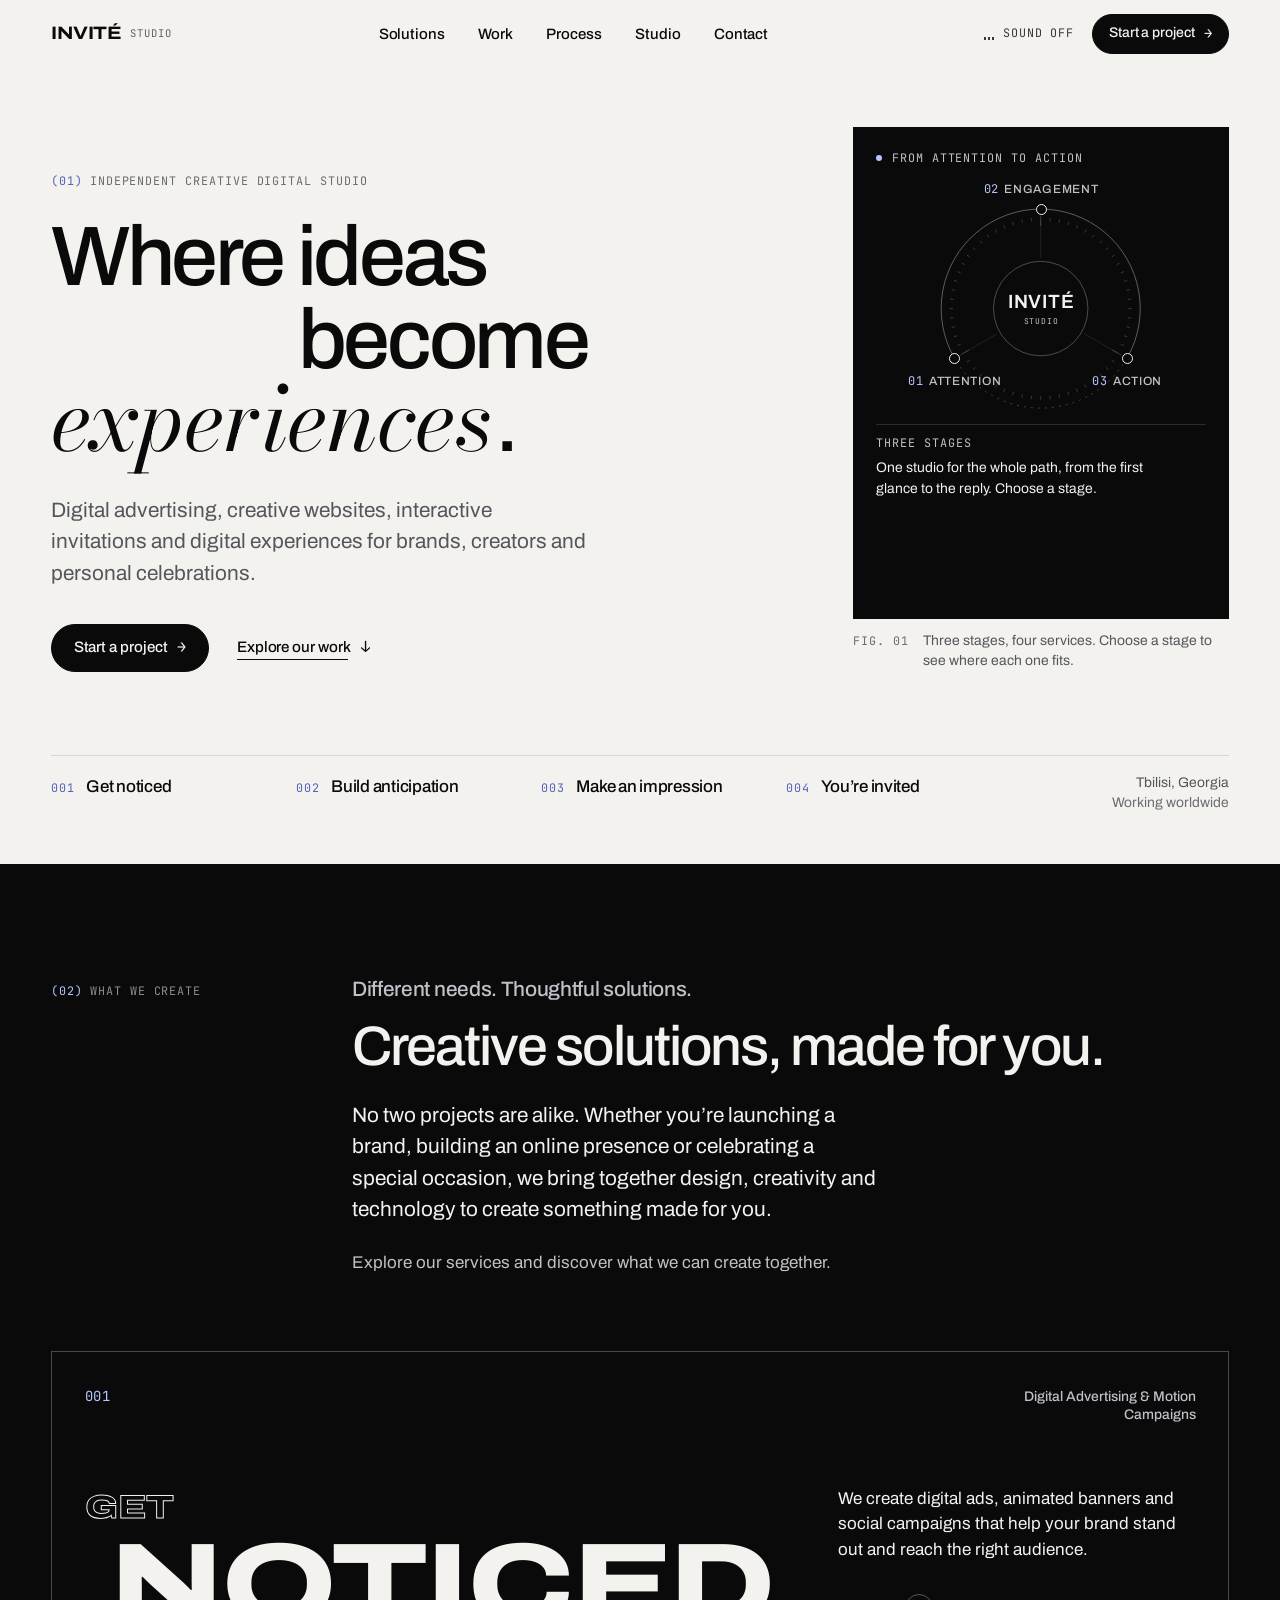
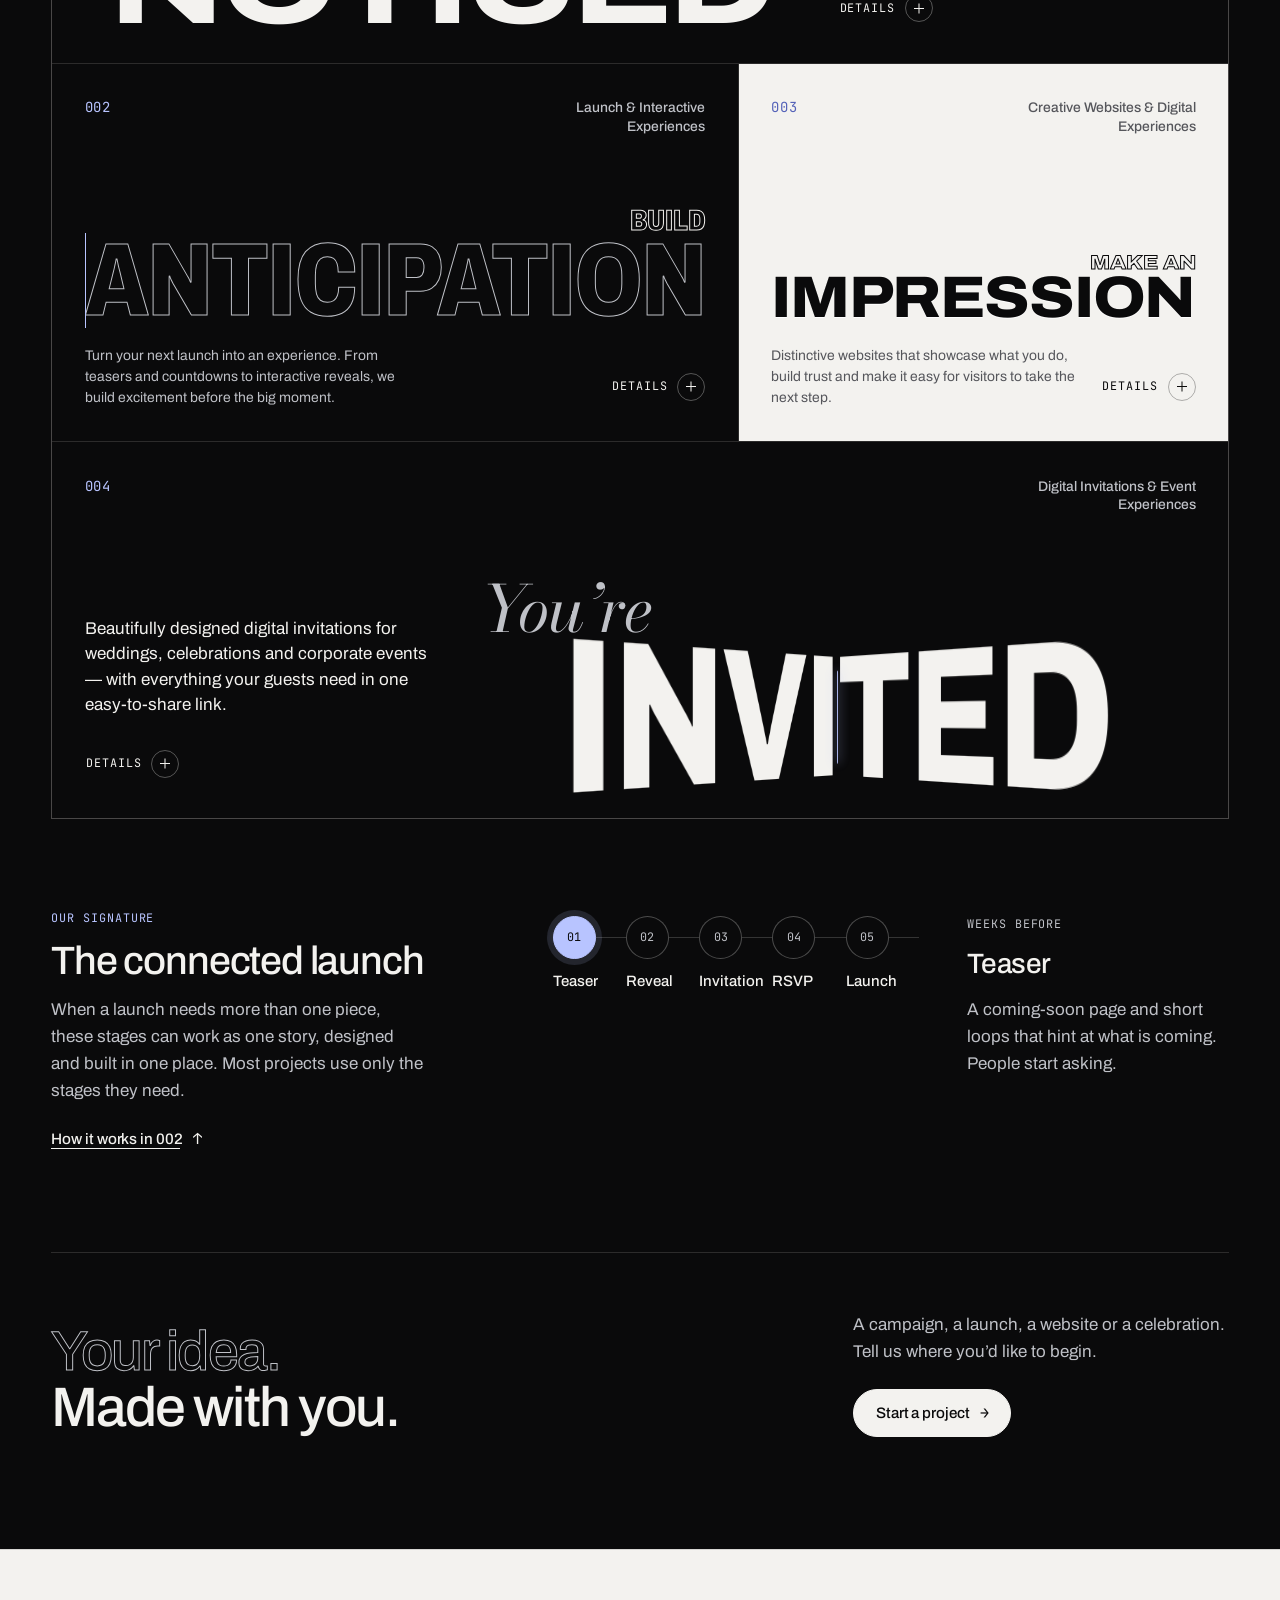
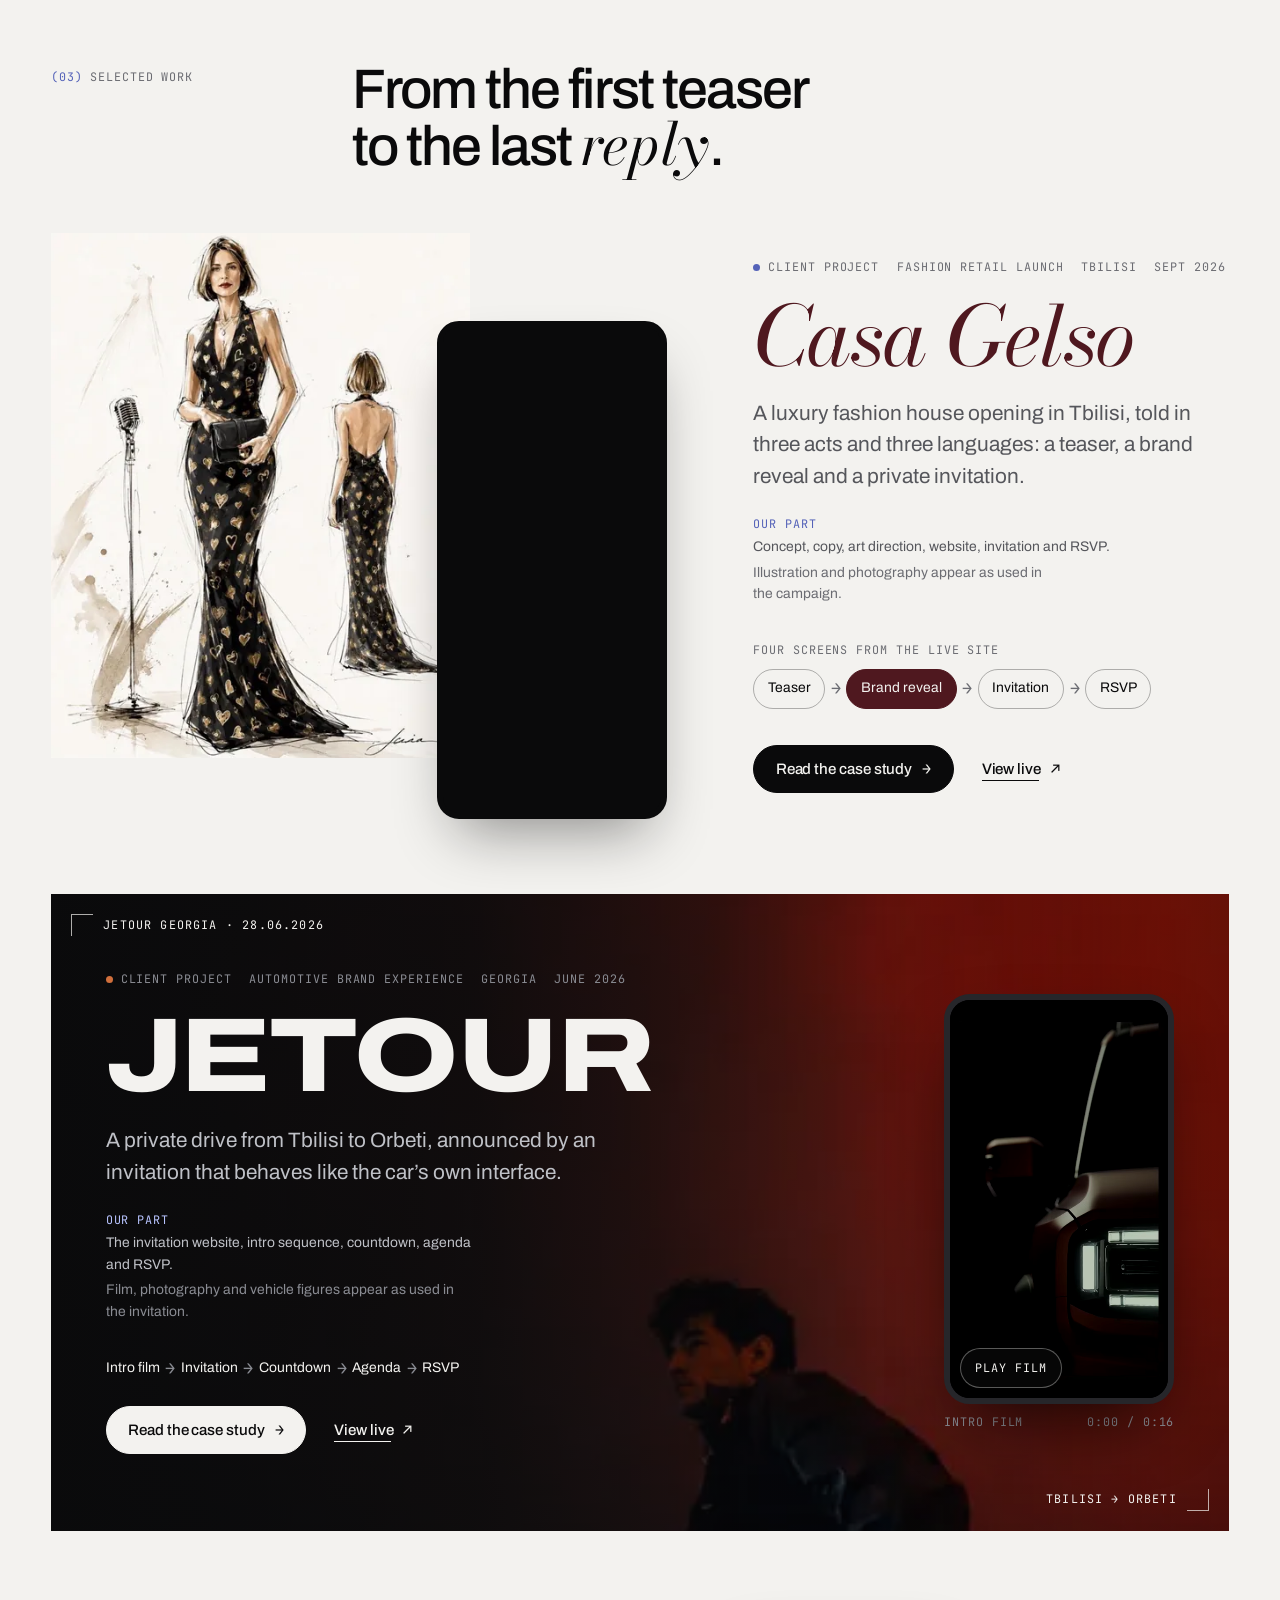
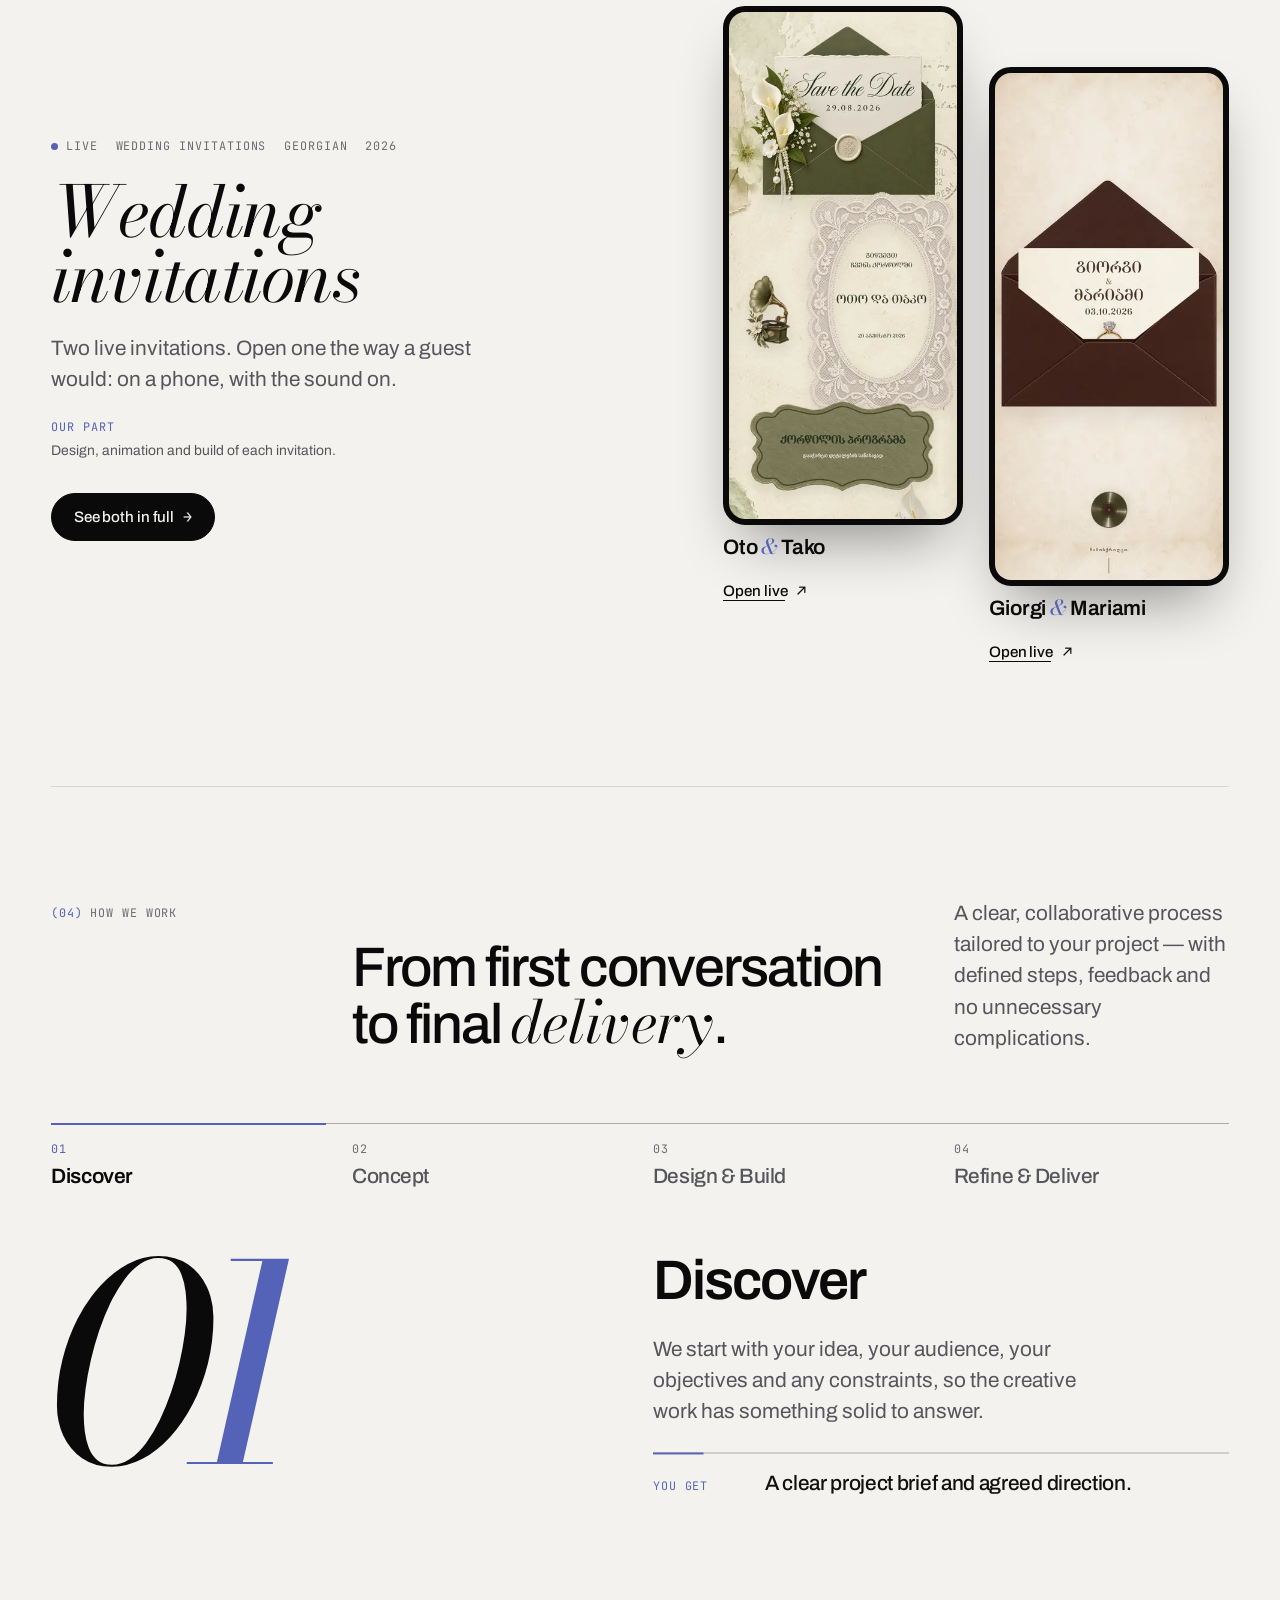
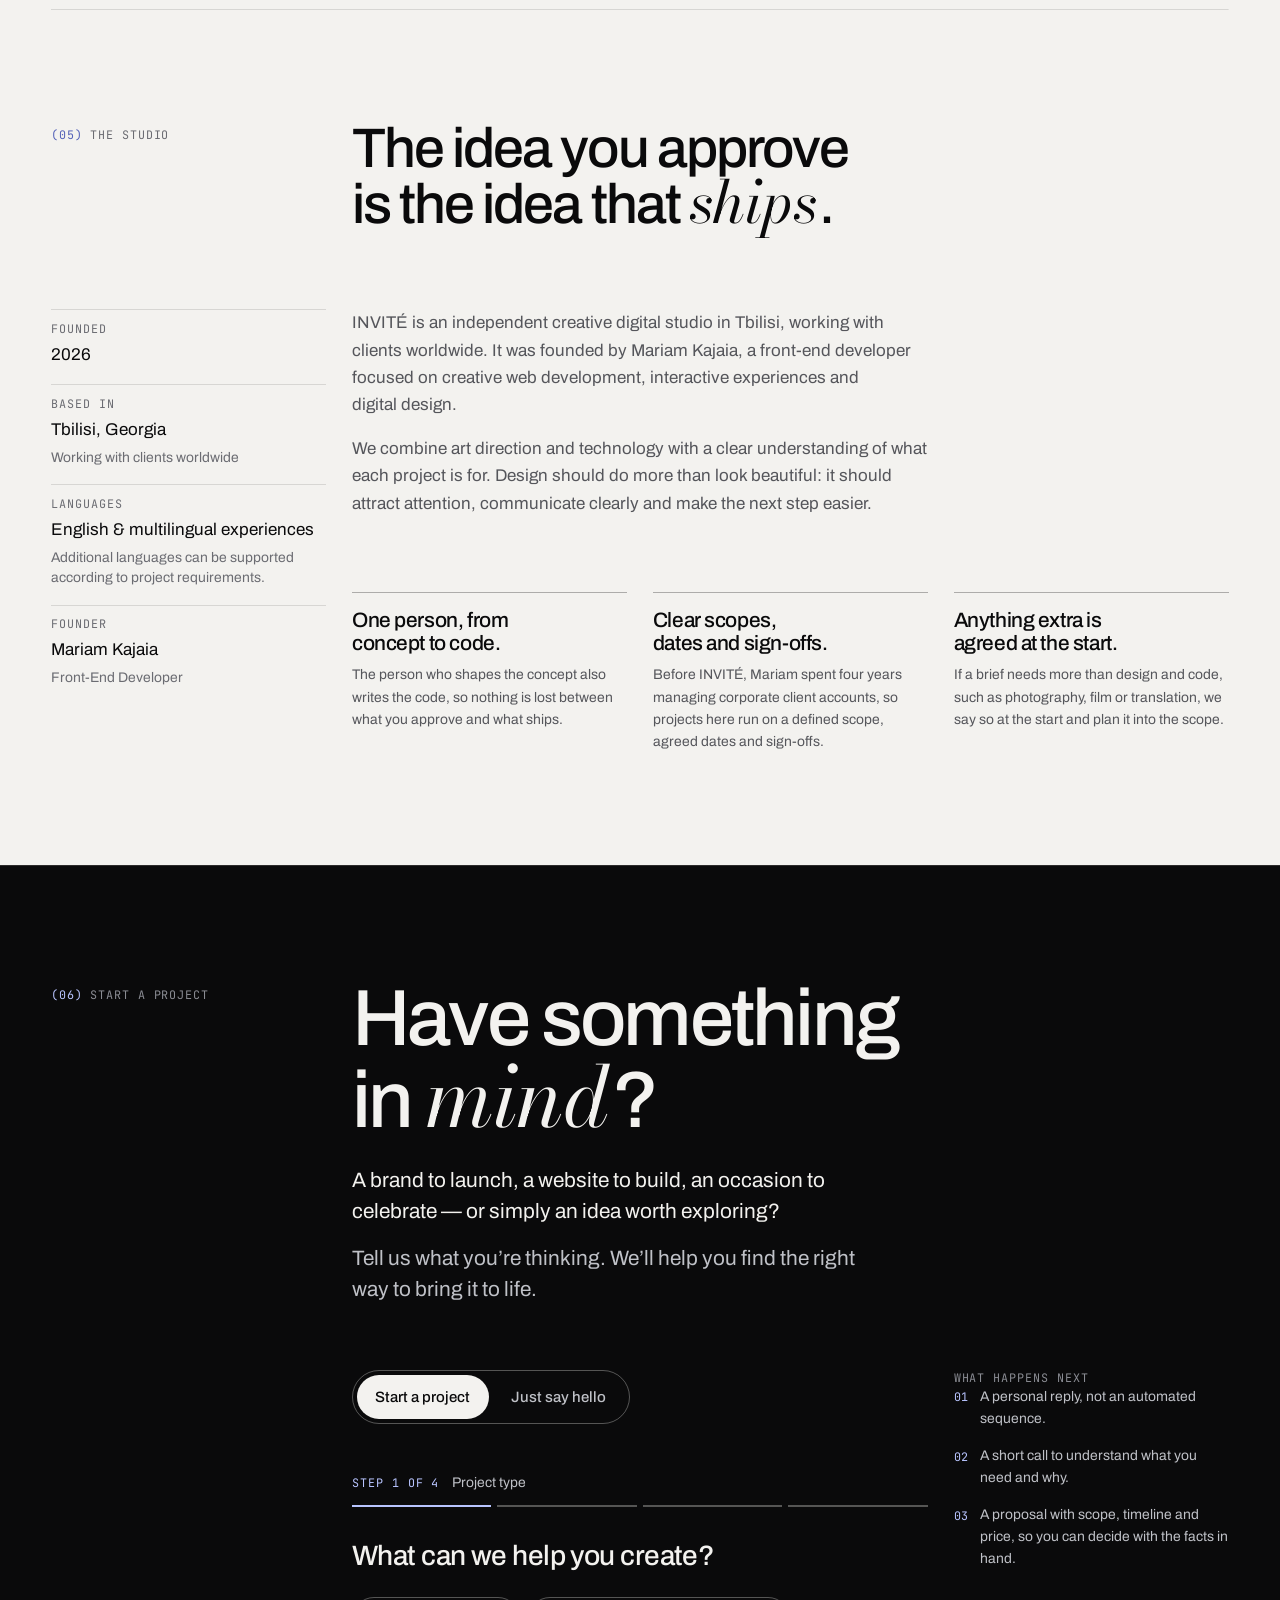
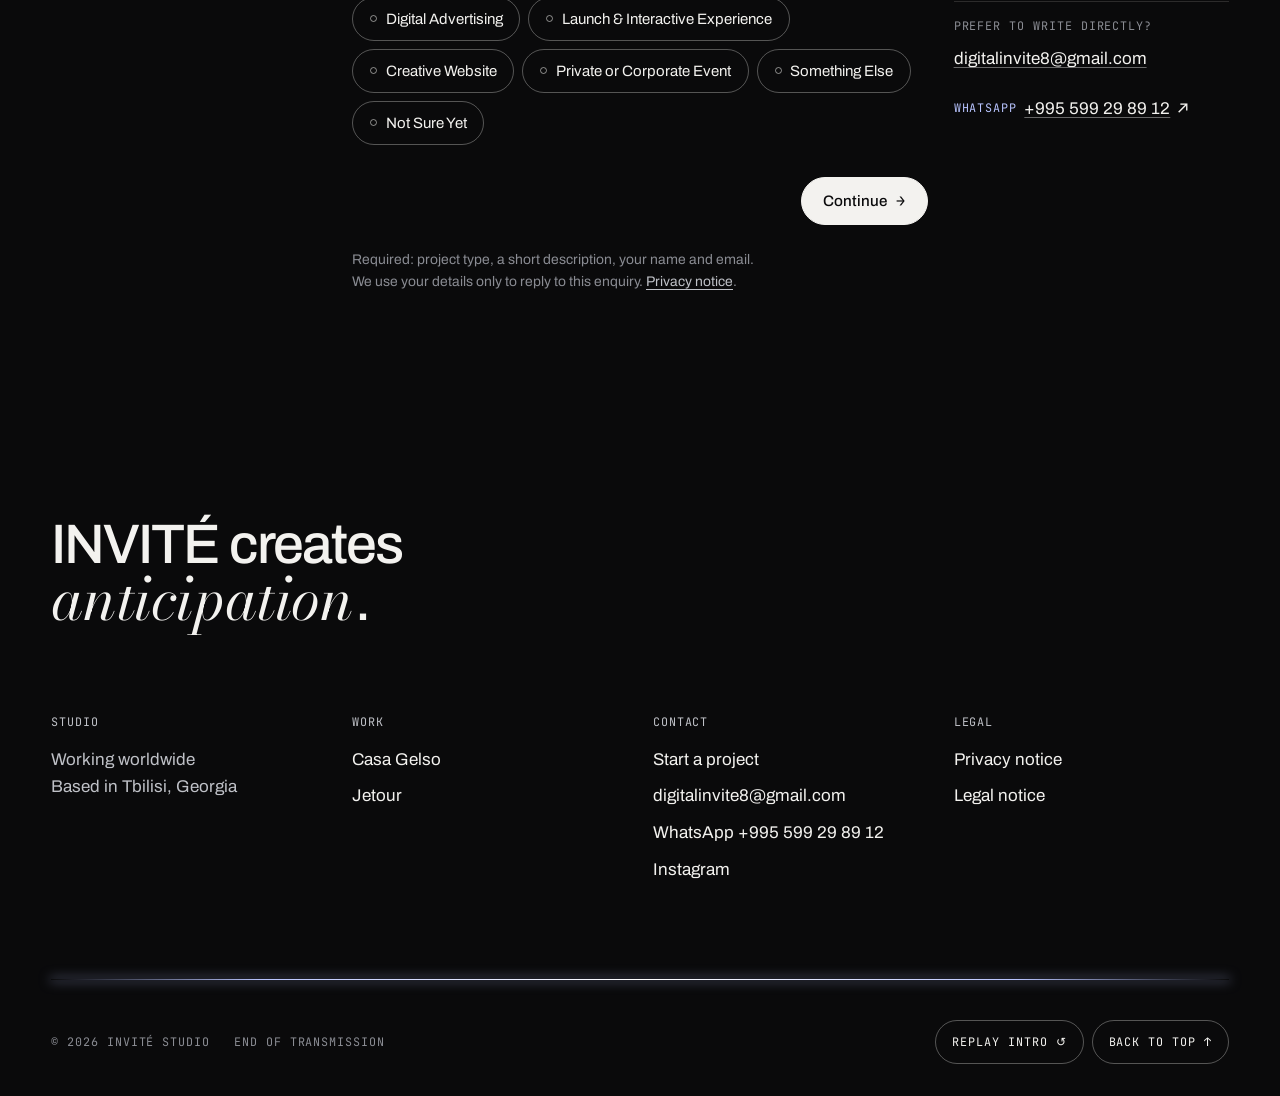
==== commit 2a64b481: "Update INVITE website" ====
--- a/index.html
+++ b/index.html
@@ -32,7 +32,7 @@
 <link rel="stylesheet" href="css/solutions.css">
 <link rel="stylesheet" href="css/catalog.css">
 <script>
-  /* Decide before first paint whether the signal intro plays: full (about 2.8 s) on a first visit, short
+  /* Decide before first paint whether the signal intro plays: full (about 2.8 s, about 2 s on a phone) on a first visit, short
      (about 1.2 s) for returning visitors and on reload. It stays off for links to a section (#contact), for
      the way back from another page of this site, and with ?intro=off. ?intro=classic plays the earlier
      5.7 s version for comparison. Kept inline so there is no flash.
@@ -81,7 +81,6 @@
 }
 </script>
 <script src="vendor/gsap.min.js" defer></script>
-<script src="vendor/ScrollTrigger.min.js" defer></script>
 <script type="module" src="js/main.js"></script>
 <script>
   /* Opened straight from a folder (file://)? Browsers block modules and web fonts there, so load
@@ -177,23 +176,24 @@
 <main id="main" tabindex="-1">
 
   <!-- ═══ 01 · Hero ═══
-       One idea in three states: Designed to attract (Attention), Built to engage (Engagement), Made for action (Action).
-       The headline is set as a three-step cascade (css/home.css): each phrase stays whole on its own line and steps in, so the
-       progression reads at a glance on a phone as well as on a desktop. No full stops: the italic verb ends the line.
-       The headline lines, the orbit (Fig. 01) and the four service links under it share one state: js/hero/ConnectedDiagram.js. -->
+       "Where ideas become experiences." is set as one drawing in three lines (css/home.css): "Where ideas" and "experiences."
+       on the left edge, and the pivot, "become", stepped in under "ideas". Each line stays whole (nothing wraps), and the
+       size follows the width of the column, so it fits from a 320 px phone to a wide desktop.
+       One primary action (Start a project) and one quiet one (Explore our work).
+       The orbit (Fig. 01) and the four service links share one state: js/hero/ConnectedDiagram.js. -->
   <section class="hero container" id="top" aria-labelledby="hero-title">
     <div class="hero__grid">
       <div class="hero__copy">
         <p class="label section-id hero__eyebrow"><span class="section-id__num">(01)</span><span>Independent creative digital studio</span></p>
         <h1 class="display hero__title" id="hero-title" data-hero-title>
-          <span class="hero__line" data-cx-line="0">Designed to <em>attract</em></span>
-          <span class="hero__line" data-cx-line="1">Built to <em>engage</em></span>
-          <span class="hero__line" data-cx-line="2">Made for <em>action</em></span>
+          <span class="hero__line">Where ideas</span>
+          <span class="hero__line">become</span>
+          <span class="hero__line"><em>experiences</em>.</span>
         </h1>
         <p class="lead hero__lead">Digital advertising, creative websites, interactive invitations and digital experiences for brands, creators and personal celebrations.</p>
         <div class="hero__actions">
-          <a class="btn btn--primary" href="#work">Explore Our Work <span class="arr arr--down" aria-hidden="true">↓</span></a>
-          <a class="btn btn--text" href="#contact" data-start-project>Discuss a Project <span class="arr" aria-hidden="true">→</span></a>
+          <a class="btn btn--primary" href="#contact" data-start-project>Start a project <span class="arr" aria-hidden="true">→</span></a>
+          <a class="btn btn--text" href="#work">Explore our work <span class="arr arr--down" aria-hidden="true">↓</span></a>
         </div>
       </div>
       <figure class="hero__visual cx" data-cx data-state="idle" aria-labelledby="cx-title">
@@ -289,13 +289,12 @@
       <div class="sol-detail" id="solution-get-noticed-details" data-sol-detail="get-noticed" role="region" aria-labelledby="solution-get-noticed-title">
         <div class="sol-detail__inner">
           <div class="sol-detail__head">
-            <p class="label"><span class="sol-detail__num">001</span> Get noticed<span class="sol-detail__cat"> · Digital Advertising &amp; Motion Campaigns</span></p>
             <button class="sol-detail__close" type="button" data-sol-close>Close <span aria-hidden="true">×</span><span class="sr-only"> details about get noticed</span></button>
           </div>
           <div class="sol-detail__grid">
             <div class="sol-detail__value">
               <p class="sol__value">A campaign worth noticing.</p>
-              <a class="btn btn--text sol-detail__contact" href="#contact" data-start-project data-category="Digital Advertising">Discuss a project like this <span class="arr" aria-hidden="true">→</span></a>
+              <a class="btn btn--text sol-detail__contact" href="#contact" data-start-project data-category="Digital Advertising">Start a project like this <span class="arr" aria-hidden="true">→</span></a>
               <div class="sol__extras" data-sol-extras></div>
             </div>
             <div class="sol-detail__col">
@@ -311,38 +310,13 @@
               <ul class="sol__list" role="list"><li>Animated HTML5 display banners</li><li>Banners in multiple sizes, in vertical, square and landscape formats</li><li>6–15 second motion ads</li><li>Social media ad creatives</li><li>Product and service promotional campaigns</li><li>Campaign key visuals</li><li>Campaign motion graphics</li><li>AI-assisted product and campaign visuals</li><li>Adaptations for different digital placements</li></ul>
             </div>
           </div>
-          <div class="sol-detail__foot">
-            <button class="btn btn--ghost sol-detail__catalog" type="button" aria-expanded="false" aria-controls="solution-get-noticed-catalog" data-sol-catalog-toggle>See Project Catalog <span class="arr" aria-hidden="true">→</span><span class="sr-only"> for get noticed</span></button>
-          </div>
-          <section class="catalog" id="solution-get-noticed-catalog" data-sol-catalog aria-labelledby="solution-get-noticed-catalog-title">
-            <div class="catalog__clip">
-              <div class="catalog__inner">
-                <header class="catalog__head">
-                  <div class="catalog__heading">
-                    <p class="label catalog__kicker"><span class="catalog__num">001</span> Get noticed</p>
-                    <h4 class="display catalog__title" id="solution-get-noticed-catalog-title" tabindex="-1">Project <em>catalog</em></h4>
-                  </div>
-                  <div class="catalog__tools">
-                    <button class="sol-detail__close catalog__close" type="button" data-sol-catalog-close>Close catalog <span aria-hidden="true">×</span><span class="sr-only"> for get noticed</span></button>
-                  </div>
-                </header>
-                <div class="catalog__empty">
-                  <p class="catalog__empty-title">No projects to show here yet.</p>
-                  <p>We only list work that exists, so this catalog is empty for now. If you have a campaign in mind, tell us about it.</p>
-                </div>
-                <div class="catalog__end">
-                  <div class="catalog__end-copy">
-                    <p class="catalog__end-title">Have a project in mind?</p>
-                    <p class="catalog__end-text">Let’s create something together.</p>
-                  </div>
-                  <div class="catalog__end-actions">
-                    <a class="btn btn--primary" href="#contact" data-start-project data-category="Digital Advertising">Discuss Your Project <span class="arr" aria-hidden="true">→</span></a>
-                    <button class="btn btn--text catalog__close-end" type="button" data-sol-catalog-close>Close catalog <span class="arr" aria-hidden="true">↑</span><span class="sr-only"> for get noticed</span></button>
-                  </div>
-                </div>
-              </div>
-            </div>
-          </section>
+          <div class="sol-detail__foot sol-detail__foot--empty" data-sol-catalog-empty>
+            <div class="catalog-note">
+              <p class="catalog-note__title">No projects to show here yet.</p>
+              <p class="catalog-note__text">We only list work that exists, and none of it is an advertising campaign yet. If you have a campaign in mind, tell us about it.</p>
+            </div>
+            <a class="btn btn--primary" href="#contact" data-start-project data-category="Digital Advertising">Start a project <span class="arr" aria-hidden="true">→</span></a>
+          </div>
         </div>
       </div>
 
@@ -368,13 +342,12 @@
       <div class="sol-detail" id="solution-build-anticipation-details" data-sol-detail="build-anticipation" role="region" aria-labelledby="solution-build-anticipation-title">
         <div class="sol-detail__inner">
           <div class="sol-detail__head">
-            <p class="label"><span class="sol-detail__num">002</span> Build anticipation<span class="sol-detail__cat"> · Launch &amp; Interactive Experiences</span></p>
             <button class="sol-detail__close" type="button" data-sol-close>Close <span aria-hidden="true">×</span><span class="sr-only"> details about build anticipation</span></button>
           </div>
           <div class="sol-detail__grid">
             <div class="sol-detail__value">
               <p class="sol__value">A launch worth waiting for.</p>
-              <a class="btn btn--text sol-detail__contact" href="#contact" data-start-project data-category="Launch &amp; Interactive Experience">Discuss a project like this <span class="arr" aria-hidden="true">→</span></a>
+              <a class="btn btn--text sol-detail__contact" href="#contact" data-start-project data-category="Launch &amp; Interactive Experience">Start a project like this <span class="arr" aria-hidden="true">→</span></a>
               <div class="sol__extras" data-sol-extras></div>
             </div>
             <div class="sol-detail__col">
@@ -398,48 +371,39 @@
               <div class="catalog__inner">
                 <header class="catalog__head">
                   <div class="catalog__heading">
-                    <p class="label catalog__kicker"><span class="catalog__num">002</span> Build anticipation</p>
-                    <h4 class="display catalog__title" id="solution-build-anticipation-catalog-title" tabindex="-1">Project <em>catalog</em></h4>
+                    <h4 class="display catalog__title" id="solution-build-anticipation-catalog-title" tabindex="-1">Project <em>catalog</em><span class="sr-only"> for build anticipation</span></h4>
                   </div>
                   <div class="catalog__tools">
                     <p class="label catalog__count">2 projects</p>
                     <button class="sol-detail__close catalog__close" type="button" data-sol-catalog-close>Close catalog <span aria-hidden="true">×</span><span class="sr-only"> for build anticipation</span></button>
                   </div>
                 </header>
-                <ul class="catalog__grid" role="list" data-cols="2">
+                <ul class="prows" role="list">
                   <li class="catalog__item" data-group="Fashion">
-                    <article class="pcard" id="solution-build-anticipation-project-casa-gelso" aria-labelledby="solution-build-anticipation-project-casa-gelso-title">
-                      <a class="pcard__media" href="work/casa-gelso/" tabindex="-1" aria-hidden="true"><img src="assets/img/work/casa-gelso/casa-cover-800.webp" srcset="assets/img/work/casa-gelso/casa-cover-480.webp 480w, assets/img/work/casa-gelso/casa-cover-800.webp 800w, assets/img/work/casa-gelso/casa-cover-1179.webp 1179w" sizes="(max-width: 699px) 92vw, 46vw" width="1179" height="1475" alt="Watercolour fashion illustration from the Casa Gelso teaser: a woman in a long black gown printed with gold hearts, beside a vintage microphone." loading="lazy" decoding="async" style="object-position:50% 22%"><span class="pcard__status pcard__status--live"><span class="pcard__dot" aria-hidden="true"></span><span class="sr-only">Status: </span>Live</span></a>
-                      <div class="pcard__body">
-                        <p class="pcard__meta label">Fashion<span aria-hidden="true"> / </span><span class="sr-only">, </span>Launch &amp; Interactive Experiences</p>
-                        <h5 class="pcard__title" id="solution-build-anticipation-project-casa-gelso-title">Casa Gelso</h5>
-                        <p class="pcard__text">A luxury fashion house opening in Tbilisi, introduced in three acts and three languages: an illustrated teaser, a brand reveal and a private invitation with RSVP.</p>
-                        <ul class="pcard__tags tag-list label" role="list" aria-label="What the project contains"><li>Teaser film</li><li>Brand reveal</li><li>Invitation and RSVP</li><li>English, Georgian, Italian</li></ul>
+                    <article class="prow" id="solution-build-anticipation-project-casa-gelso" aria-labelledby="solution-build-anticipation-project-casa-gelso-title">
+                      <a class="prow__media" href="work/casa-gelso/" tabindex="-1" aria-hidden="true"><img src="assets/img/work/casa-gelso/casa-cover-800.webp" srcset="assets/img/work/casa-gelso/casa-cover-480.webp 480w, assets/img/work/casa-gelso/casa-cover-800.webp 800w, assets/img/work/casa-gelso/casa-cover-1179.webp 1179w" sizes="(max-width: 40em) 80px, (max-width: 56.25em) 112px, 224px" width="1179" height="1475" alt="Watercolour fashion illustration from the Casa Gelso teaser: a woman in a long black gown printed with gold hearts, beside a vintage microphone." loading="lazy" decoding="async" style="object-position:50% 22%"></a>
+                      <div class="prow__body">
+                        <p class="prow__meta label"><span class="prow__status prow__status--live"><span class="prow__dot" aria-hidden="true"></span><span class="sr-only">Status: </span>Live</span><span class="sr-only">, </span><span>Fashion</span><span class="sr-only">, </span><span>Client project</span><span class="sr-only">, </span><span>2026</span></p>
+                        <h5 class="prow__title" id="solution-build-anticipation-project-casa-gelso-title">Casa Gelso</h5>
+                        <p class="prow__text">A luxury fashion house opening in Tbilisi, introduced in three acts and three languages: an illustrated teaser, a brand reveal and a private invitation with RSVP.</p>
                       </div>
-                      <div class="pcard__foot">
-                        <p class="pcard__type label">Client project · 2026</p>
-                        <div class="pcard__actions">
-                          <a class="btn btn--ghost btn--sm" href="work/casa-gelso/">View Case Study <span class="arr" aria-hidden="true">→</span><span class="sr-only">: Casa Gelso</span></a>
-                          <a class="btn btn--text pcard__live" href="https://digitalinvitee.github.io/casa-gelso/" target="_blank" rel="noopener">Explore Live Experience <span class="arr arr--up" aria-hidden="true">↗</span><span class="sr-only">: Casa Gelso (opens in a new tab)</span></a>
-                        </div>
+                      <div class="prow__go">
+                        <a class="btn btn--ghost btn--sm" href="work/casa-gelso/">View Case Study <span class="arr" aria-hidden="true">→</span><span class="sr-only">: Casa Gelso</span></a>
+                        <a class="btn btn--text prow__live" href="https://digitalinvitee.github.io/casa-gelso/" target="_blank" rel="noopener">Explore Live Experience <span class="arr arr--up" aria-hidden="true">↗</span><span class="sr-only">: Casa Gelso (opens in a new tab)</span></a>
                       </div>
                     </article>
                   </li>
                   <li class="catalog__item" data-group="Automotive">
-                    <article class="pcard" id="solution-build-anticipation-project-jetour" aria-labelledby="solution-build-anticipation-project-jetour-title">
-                      <a class="pcard__media" href="work/jetour/" tabindex="-1" aria-hidden="true"><img src="assets/img/work/jetour/jetour-cover-800.webp" srcset="assets/img/work/jetour/jetour-cover-800.webp 800w, assets/img/work/jetour/jetour-cover-1280.webp 1280w, assets/img/work/jetour/jetour-cover-1704.webp 1704w" sizes="(max-width: 699px) 92vw, 46vw" width="1704" height="923" alt="A driver leaning on a red Jetour under studio light, from the campaign imagery used in the invitation." loading="lazy" decoding="async" style="object-position:62% 40%"><span class="pcard__status pcard__status--live"><span class="pcard__dot" aria-hidden="true"></span><span class="sr-only">Status: </span>Live</span></a>
-                      <div class="pcard__body">
-                        <p class="pcard__meta label">Automotive<span aria-hidden="true"> / </span><span class="sr-only">, </span>Launch &amp; Interactive Experiences</p>
-                        <h5 class="pcard__title" id="solution-build-anticipation-project-jetour-title">JETOUR</h5>
-                        <p class="pcard__text">A private drive from Tbilisi to Orbeti, announced by a bilingual invitation that behaves like the car&#39;s own display: a timed intro film, a live countdown, the agenda and a two-path RSVP.</p>
-                        <ul class="pcard__tags tag-list label" role="list" aria-label="What the project contains"><li>Intro film</li><li>Live countdown</li><li>Agenda</li><li>RSVP</li><li>Georgian, English</li></ul>
+                    <article class="prow" id="solution-build-anticipation-project-jetour" aria-labelledby="solution-build-anticipation-project-jetour-title">
+                      <a class="prow__media" href="work/jetour/" tabindex="-1" aria-hidden="true"><img src="assets/img/work/jetour/jetour-cover-800.webp" srcset="assets/img/work/jetour/jetour-cover-800.webp 800w, assets/img/work/jetour/jetour-cover-1280.webp 1280w, assets/img/work/jetour/jetour-cover-1704.webp 1704w" sizes="(max-width: 40em) 80px, (max-width: 56.25em) 112px, 224px" width="1704" height="923" alt="A driver leaning on a red Jetour under studio light, from the campaign imagery used in the invitation." loading="lazy" decoding="async" style="object-position:62% 40%"></a>
+                      <div class="prow__body">
+                        <p class="prow__meta label"><span class="prow__status prow__status--live"><span class="prow__dot" aria-hidden="true"></span><span class="sr-only">Status: </span>Live</span><span class="sr-only">, </span><span>Automotive</span><span class="sr-only">, </span><span>Client project</span><span class="sr-only">, </span><span>2026</span></p>
+                        <h5 class="prow__title" id="solution-build-anticipation-project-jetour-title">JETOUR</h5>
+                        <p class="prow__text">A private drive from Tbilisi to Orbeti, announced by a bilingual invitation that behaves like the car&#39;s own display: a timed intro film, a live countdown, the agenda and a two-path RSVP.</p>
                       </div>
-                      <div class="pcard__foot">
-                        <p class="pcard__type label">Client project · 2026</p>
-                        <div class="pcard__actions">
-                          <a class="btn btn--ghost btn--sm" href="work/jetour/">View Case Study <span class="arr" aria-hidden="true">→</span><span class="sr-only">: JETOUR</span></a>
-                          <a class="btn btn--text pcard__live" href="https://digitalinvitee.github.io/JETOUR/" target="_blank" rel="noopener">Explore Live Experience <span class="arr arr--up" aria-hidden="true">↗</span><span class="sr-only">: JETOUR (opens in a new tab)</span></a>
-                        </div>
+                      <div class="prow__go">
+                        <a class="btn btn--ghost btn--sm" href="work/jetour/">View Case Study <span class="arr" aria-hidden="true">→</span><span class="sr-only">: JETOUR</span></a>
+                        <a class="btn btn--text prow__live" href="https://digitalinvitee.github.io/JETOUR/" target="_blank" rel="noopener">Explore Live Experience <span class="arr arr--up" aria-hidden="true">↗</span><span class="sr-only">: JETOUR (opens in a new tab)</span></a>
                       </div>
                     </article>
                   </li>
@@ -450,7 +414,7 @@
                     <p class="catalog__end-text">Let’s create something together.</p>
                   </div>
                   <div class="catalog__end-actions">
-                    <a class="btn btn--primary" href="#contact" data-start-project data-category="Launch &amp; Interactive Experience">Discuss Your Project <span class="arr" aria-hidden="true">→</span></a>
+                    <a class="btn btn--primary" href="#contact" data-start-project data-category="Launch &amp; Interactive Experience">Start a project <span class="arr" aria-hidden="true">→</span></a>
                     <button class="btn btn--text catalog__close-end" type="button" data-sol-catalog-close>Close catalog <span class="arr" aria-hidden="true">↑</span><span class="sr-only"> for build anticipation</span></button>
                   </div>
                 </div>
@@ -482,13 +446,12 @@
       <div class="sol-detail" id="solution-make-an-impression-details" data-sol-detail="make-an-impression" role="region" aria-labelledby="solution-make-an-impression-title">
         <div class="sol-detail__inner">
           <div class="sol-detail__head">
-            <p class="label"><span class="sol-detail__num">003</span> Make an impression<span class="sol-detail__cat"> · Creative Websites &amp; Digital Experiences</span></p>
             <button class="sol-detail__close" type="button" data-sol-close>Close <span aria-hidden="true">×</span><span class="sr-only"> details about make an impression</span></button>
           </div>
           <div class="sol-detail__grid">
             <div class="sol-detail__value">
               <p class="sol__value">A website worth remembering.</p>
-              <a class="btn btn--text sol-detail__contact" href="#contact" data-start-project data-category="Creative Website">Discuss a project like this <span class="arr" aria-hidden="true">→</span></a>
+              <a class="btn btn--text sol-detail__contact" href="#contact" data-start-project data-category="Creative Website">Start a project like this <span class="arr" aria-hidden="true">→</span></a>
               <div class="sol__extras" data-sol-extras></div>
             </div>
             <div class="sol-detail__col">
@@ -512,48 +475,39 @@
               <div class="catalog__inner">
                 <header class="catalog__head">
                   <div class="catalog__heading">
-                    <p class="label catalog__kicker"><span class="catalog__num">003</span> Make an impression</p>
-                    <h4 class="display catalog__title" id="solution-make-an-impression-catalog-title" tabindex="-1">Project <em>catalog</em></h4>
+                    <h4 class="display catalog__title" id="solution-make-an-impression-catalog-title" tabindex="-1">Project <em>catalog</em><span class="sr-only"> for make an impression</span></h4>
                   </div>
                   <div class="catalog__tools">
                     <p class="label catalog__count">2 projects</p>
                     <button class="sol-detail__close catalog__close" type="button" data-sol-catalog-close>Close catalog <span aria-hidden="true">×</span><span class="sr-only"> for make an impression</span></button>
                   </div>
                 </header>
-                <ul class="catalog__grid" role="list" data-cols="2">
+                <ul class="prows" role="list">
                   <li class="catalog__item" data-group="Fashion">
-                    <article class="pcard" id="solution-make-an-impression-project-casa-gelso" aria-labelledby="solution-make-an-impression-project-casa-gelso-title">
-                      <a class="pcard__media" href="work/casa-gelso/" tabindex="-1" aria-hidden="true"><img src="assets/img/work/casa-gelso/casa-cover-800.webp" srcset="assets/img/work/casa-gelso/casa-cover-480.webp 480w, assets/img/work/casa-gelso/casa-cover-800.webp 800w, assets/img/work/casa-gelso/casa-cover-1179.webp 1179w" sizes="(max-width: 699px) 92vw, 46vw" width="1179" height="1475" alt="Watercolour fashion illustration from the Casa Gelso teaser: a woman in a long black gown printed with gold hearts, beside a vintage microphone." loading="lazy" decoding="async" style="object-position:50% 22%"><span class="pcard__status pcard__status--live"><span class="pcard__dot" aria-hidden="true"></span><span class="sr-only">Status: </span>Live</span></a>
-                      <div class="pcard__body">
-                        <p class="pcard__meta label">Fashion<span aria-hidden="true"> / </span><span class="sr-only">, </span>Creative Websites &amp; Digital Experiences</p>
-                        <h5 class="pcard__title" id="solution-make-an-impression-project-casa-gelso-title">Casa Gelso</h5>
-                        <p class="pcard__text">A luxury fashion house opening in Tbilisi, introduced in three acts and three languages: an illustrated teaser, a brand reveal and a private invitation with RSVP.</p>
-                        <ul class="pcard__tags tag-list label" role="list" aria-label="What the project contains"><li>Teaser film</li><li>Brand reveal</li><li>Invitation and RSVP</li><li>English, Georgian, Italian</li></ul>
+                    <article class="prow" id="solution-make-an-impression-project-casa-gelso" aria-labelledby="solution-make-an-impression-project-casa-gelso-title">
+                      <a class="prow__media" href="work/casa-gelso/" tabindex="-1" aria-hidden="true"><img src="assets/img/work/casa-gelso/casa-cover-800.webp" srcset="assets/img/work/casa-gelso/casa-cover-480.webp 480w, assets/img/work/casa-gelso/casa-cover-800.webp 800w, assets/img/work/casa-gelso/casa-cover-1179.webp 1179w" sizes="(max-width: 40em) 80px, (max-width: 56.25em) 112px, 224px" width="1179" height="1475" alt="Watercolour fashion illustration from the Casa Gelso teaser: a woman in a long black gown printed with gold hearts, beside a vintage microphone." loading="lazy" decoding="async" style="object-position:50% 22%"></a>
+                      <div class="prow__body">
+                        <p class="prow__meta label"><span class="prow__status prow__status--live"><span class="prow__dot" aria-hidden="true"></span><span class="sr-only">Status: </span>Live</span><span class="sr-only">, </span><span>Fashion</span><span class="sr-only">, </span><span>Client project</span><span class="sr-only">, </span><span>2026</span></p>
+                        <h5 class="prow__title" id="solution-make-an-impression-project-casa-gelso-title">Casa Gelso</h5>
+                        <p class="prow__text">A luxury fashion house opening in Tbilisi, introduced in three acts and three languages: an illustrated teaser, a brand reveal and a private invitation with RSVP.</p>
                       </div>
-                      <div class="pcard__foot">
-                        <p class="pcard__type label">Client project · 2026</p>
-                        <div class="pcard__actions">
-                          <a class="btn btn--ghost btn--sm" href="work/casa-gelso/">View Case Study <span class="arr" aria-hidden="true">→</span><span class="sr-only">: Casa Gelso</span></a>
-                          <a class="btn btn--text pcard__live" href="https://digitalinvitee.github.io/casa-gelso/" target="_blank" rel="noopener">Explore Live Experience <span class="arr arr--up" aria-hidden="true">↗</span><span class="sr-only">: Casa Gelso (opens in a new tab)</span></a>
-                        </div>
+                      <div class="prow__go">
+                        <a class="btn btn--ghost btn--sm" href="work/casa-gelso/">View Case Study <span class="arr" aria-hidden="true">→</span><span class="sr-only">: Casa Gelso</span></a>
+                        <a class="btn btn--text prow__live" href="https://digitalinvitee.github.io/casa-gelso/" target="_blank" rel="noopener">Explore Live Experience <span class="arr arr--up" aria-hidden="true">↗</span><span class="sr-only">: Casa Gelso (opens in a new tab)</span></a>
                       </div>
                     </article>
                   </li>
                   <li class="catalog__item" data-group="Automotive">
-                    <article class="pcard" id="solution-make-an-impression-project-jetour" aria-labelledby="solution-make-an-impression-project-jetour-title">
-                      <a class="pcard__media" href="work/jetour/" tabindex="-1" aria-hidden="true"><img src="assets/img/work/jetour/jetour-cover-800.webp" srcset="assets/img/work/jetour/jetour-cover-800.webp 800w, assets/img/work/jetour/jetour-cover-1280.webp 1280w, assets/img/work/jetour/jetour-cover-1704.webp 1704w" sizes="(max-width: 699px) 92vw, 46vw" width="1704" height="923" alt="A driver leaning on a red Jetour under studio light, from the campaign imagery used in the invitation." loading="lazy" decoding="async" style="object-position:62% 40%"><span class="pcard__status pcard__status--live"><span class="pcard__dot" aria-hidden="true"></span><span class="sr-only">Status: </span>Live</span></a>
-                      <div class="pcard__body">
-                        <p class="pcard__meta label">Automotive<span aria-hidden="true"> / </span><span class="sr-only">, </span>Creative Websites &amp; Digital Experiences</p>
-                        <h5 class="pcard__title" id="solution-make-an-impression-project-jetour-title">JETOUR</h5>
-                        <p class="pcard__text">A private drive from Tbilisi to Orbeti, announced by a bilingual invitation that behaves like the car&#39;s own display: a timed intro film, a live countdown, the agenda and a two-path RSVP.</p>
-                        <ul class="pcard__tags tag-list label" role="list" aria-label="What the project contains"><li>Intro film</li><li>Live countdown</li><li>Agenda</li><li>RSVP</li><li>Georgian, English</li></ul>
+                    <article class="prow" id="solution-make-an-impression-project-jetour" aria-labelledby="solution-make-an-impression-project-jetour-title">
+                      <a class="prow__media" href="work/jetour/" tabindex="-1" aria-hidden="true"><img src="assets/img/work/jetour/jetour-cover-800.webp" srcset="assets/img/work/jetour/jetour-cover-800.webp 800w, assets/img/work/jetour/jetour-cover-1280.webp 1280w, assets/img/work/jetour/jetour-cover-1704.webp 1704w" sizes="(max-width: 40em) 80px, (max-width: 56.25em) 112px, 224px" width="1704" height="923" alt="A driver leaning on a red Jetour under studio light, from the campaign imagery used in the invitation." loading="lazy" decoding="async" style="object-position:62% 40%"></a>
+                      <div class="prow__body">
+                        <p class="prow__meta label"><span class="prow__status prow__status--live"><span class="prow__dot" aria-hidden="true"></span><span class="sr-only">Status: </span>Live</span><span class="sr-only">, </span><span>Automotive</span><span class="sr-only">, </span><span>Client project</span><span class="sr-only">, </span><span>2026</span></p>
+                        <h5 class="prow__title" id="solution-make-an-impression-project-jetour-title">JETOUR</h5>
+                        <p class="prow__text">A private drive from Tbilisi to Orbeti, announced by a bilingual invitation that behaves like the car&#39;s own display: a timed intro film, a live countdown, the agenda and a two-path RSVP.</p>
                       </div>
-                      <div class="pcard__foot">
-                        <p class="pcard__type label">Client project · 2026</p>
-                        <div class="pcard__actions">
-                          <a class="btn btn--ghost btn--sm" href="work/jetour/">View Case Study <span class="arr" aria-hidden="true">→</span><span class="sr-only">: JETOUR</span></a>
-                          <a class="btn btn--text pcard__live" href="https://digitalinvitee.github.io/JETOUR/" target="_blank" rel="noopener">Explore Live Experience <span class="arr arr--up" aria-hidden="true">↗</span><span class="sr-only">: JETOUR (opens in a new tab)</span></a>
-                        </div>
+                      <div class="prow__go">
+                        <a class="btn btn--ghost btn--sm" href="work/jetour/">View Case Study <span class="arr" aria-hidden="true">→</span><span class="sr-only">: JETOUR</span></a>
+                        <a class="btn btn--text prow__live" href="https://digitalinvitee.github.io/JETOUR/" target="_blank" rel="noopener">Explore Live Experience <span class="arr arr--up" aria-hidden="true">↗</span><span class="sr-only">: JETOUR (opens in a new tab)</span></a>
                       </div>
                     </article>
                   </li>
@@ -564,7 +518,7 @@
                     <p class="catalog__end-text">Let’s create something together.</p>
                   </div>
                   <div class="catalog__end-actions">
-                    <a class="btn btn--primary" href="#contact" data-start-project data-category="Creative Website">Discuss Your Project <span class="arr" aria-hidden="true">→</span></a>
+                    <a class="btn btn--primary" href="#contact" data-start-project data-category="Creative Website">Start a project <span class="arr" aria-hidden="true">→</span></a>
                     <button class="btn btn--text catalog__close-end" type="button" data-sol-catalog-close>Close catalog <span class="arr" aria-hidden="true">↑</span><span class="sr-only"> for make an impression</span></button>
                   </div>
                 </div>
@@ -596,13 +550,12 @@
       <div class="sol-detail" id="solution-youre-invited-details" data-sol-detail="youre-invited" role="region" aria-labelledby="solution-youre-invited-title">
         <div class="sol-detail__inner">
           <div class="sol-detail__head">
-            <p class="label"><span class="sol-detail__num">004</span> You’re invited<span class="sol-detail__cat"> · Digital Invitations &amp; Event Experiences</span></p>
             <button class="sol-detail__close" type="button" data-sol-close>Close <span aria-hidden="true">×</span><span class="sr-only"> details about you’re invited</span></button>
           </div>
           <div class="sol-detail__grid">
             <div class="sol-detail__value">
               <p class="sol__value">An invitation worth opening.</p>
-              <a class="btn btn--text sol-detail__contact" href="#contact" data-start-project data-category="Private or Corporate Event">Discuss a project like this <span class="arr" aria-hidden="true">→</span></a>
+              <a class="btn btn--text sol-detail__contact" href="#contact" data-start-project data-category="Private or Corporate Event">Start a project like this <span class="arr" aria-hidden="true">→</span></a>
               <div class="sol__extras" data-sol-extras></div>
             </div>
             <div class="sol-detail__col">
@@ -627,8 +580,7 @@
               <div class="catalog__inner">
                 <header class="catalog__head">
                   <div class="catalog__heading">
-                    <p class="label catalog__kicker"><span class="catalog__num">004</span> You’re invited</p>
-                    <h4 class="display catalog__title" id="solution-youre-invited-catalog-title" tabindex="-1">Project <em>catalog</em></h4>
+                    <h4 class="display catalog__title" id="solution-youre-invited-catalog-title" tabindex="-1">Project <em>catalog</em><span class="sr-only"> for you’re invited</span></h4>
                     <p class="catalog__intro">Wedding invitations we designed and built, both live. Open one the way a guest would: on a phone, with the sound on.</p>
                   </div>
                   <div class="catalog__tools">
@@ -708,7 +660,7 @@
                     <p class="catalog__end-text">Let’s design the invitation.</p>
                   </div>
                   <div class="catalog__end-actions">
-                    <a class="btn btn--primary" href="#contact" data-start-project data-category="Private or Corporate Event">Discuss Your Project <span class="arr" aria-hidden="true">→</span></a>
+                    <a class="btn btn--primary" href="#contact" data-start-project data-category="Private or Corporate Event">Start a project <span class="arr" aria-hidden="true">→</span></a>
                     <button class="btn btn--text catalog__close-end" type="button" data-sol-catalog-close>Close catalog <span class="arr" aria-hidden="true">↑</span><span class="sr-only"> for you’re invited</span></button>
                   </div>
                 </div>
@@ -750,20 +702,21 @@
         <p class="display solutions__end-title"><span class="solutions__challenge">Your idea.</span> <span class="solutions__answer">Made with you.</span></p>
         <div class="solutions__end-copy">
           <p>A campaign, a launch, a website or a celebration. Tell us where you’d like to begin.</p>
-          <a class="btn btn--primary solutions__cta" href="#contact" data-start-project>Start Your Project <span class="arr arr--up" aria-hidden="true">↗</span></a>
+          <a class="btn btn--primary solutions__cta" href="#contact" data-start-project>Start a project <span class="arr" aria-hidden="true">→</span></a>
         </div>
       </div>
     </div>
   </section>
 
   <!-- ═══ 03 · Selected work ═══
-       Two projects, kept compact. The Casa Gelso chips are tabs for four real screens of the live site, and the
-       JETOUR intro film plays muted while it is on screen (js/work/ProjectShowcase.js). Names, links and covers
-       match js/solutions/projects.js, where both projects also appear in the service catalogs. -->
+       Two featured projects and a compact row of the wedding invitations. The Casa Gelso chips are tabs for four real
+       screens of the live site, and the JETOUR intro film plays muted while it is on screen (js/work/ProjectShowcase.js).
+       Names, links and covers match js/solutions/projects.js, which feeds the service catalogs: there each project is
+       a compact row, so the same work is not shown in full under every service. -->
   <section class="section work container" id="work" aria-labelledby="work-title">
     <header class="section-head">
       <p class="label section-id"><span class="section-id__num">(03)</span><span>Selected work</span></p>
-      <h2 class="display title-l section-head__title" id="work-title">Two launches, from the first teaser to the last <em>reply</em>.</h2>
+      <h2 class="display title-l section-head__title" id="work-title">From the first teaser to the last <em>reply</em>.</h2>
     </header>
 
     <article class="case casa" aria-labelledby="casa-title">
@@ -776,6 +729,7 @@
         </ul>
         <h3 class="casa__title" id="casa-title"><a href="work/casa-gelso/">Casa Gelso</a></h3>
         <p class="lead">A luxury fashion house opening in Tbilisi, told in three acts and three languages: a teaser, a brand reveal and a private invitation.</p>
+        <p class="case-part"><span class="label">Our part</span><span>Concept, copy, art direction, website, invitation and RSVP.</span><span class="case-part__credit">Illustration and photography appear as used in the campaign.</span></p>
       </div>
       <div class="casa__stage" data-stepper>
         <a class="casa__cover frame sr" data-sr href="work/casa-gelso/" tabindex="-1" aria-hidden="true">
@@ -823,6 +777,7 @@
         </ul>
         <h3 class="jetour__title" id="jetour-title"><a href="work/jetour/">Jetour</a></h3>
         <p class="lead">A private drive from Tbilisi to Orbeti, announced by an invitation that behaves like the car’s own interface.</p>
+        <p class="case-part"><span class="label">Our part</span><span>The invitation website, intro sequence, countdown, agenda and RSVP.</span><span class="case-part__credit">Film, photography and vehicle figures appear as used in the invitation.</span></p>
       </div>
       <figure class="jetour__film" data-reel>
         <div class="jetour__screen">
@@ -844,6 +799,44 @@
         </div>
       </div>
     </article>
+
+    <!-- More work, compact: the live wedding invitations of 004, as real screens of the invitations. Written from
+         js/solutions/projects.js by `node tools/render-solutions.mjs` between the markers below: change the project
+         list, not this block. Their full presentation is the 004 catalog, which the button opens. -->
+    <!-- solutions:invites -->
+    <article class="case invites" aria-labelledby="invites-title">
+      <div class="invites__head">
+        <ul class="case-meta label" aria-label="Project details">
+          <li class="case-status">Live</li>
+          <li>Wedding invitations</li>
+          <li>Georgian</li>
+          <li>2026</li>
+        </ul>
+        <h3 class="invites__title" id="invites-title">Wedding invitations</h3>
+        <p class="lead">Two live invitations. Open one the way a guest would: on a phone, with the sound on.</p>
+        <p class="case-part"><span class="label">Our part</span><span>Design, animation and build of each invitation.</span></p>
+      </div>
+      <ul class="invites__pair" role="list">
+        <li class="invite">
+          <a class="invite__screen" href="https://digitalinvitee.github.io/oto-da-tako/" target="_blank" rel="noopener" tabindex="-1" aria-hidden="true">
+            <img src="assets/img/work/oto-da-tako/oto-m-invitation-390.webp" srcset="assets/img/work/oto-da-tako/oto-m-invitation-390.webp 390w, assets/img/work/oto-da-tako/oto-m-invitation-780.webp 780w" sizes="(min-width: 1080px) 240px, 42vw" width="780" height="1688" loading="lazy" decoding="async" alt="The opened Oto &amp; Tako invitation: a Save the Date card in a green envelope with white lilies, a lace frame holding the couple’s names, a gramophone and a tag for the wedding schedule.">
+          </a>
+          <p class="invite__name">Oto <span class="amp">&amp;</span> Tako</p>
+          <a class="btn btn--text" href="https://digitalinvitee.github.io/oto-da-tako/" target="_blank" rel="noopener">Open live <span class="arr arr--up" aria-hidden="true">↗</span><span class="sr-only"> invitation for Oto &amp; Tako (opens in a new tab)</span></a>
+        </li>
+        <li class="invite">
+          <a class="invite__screen" href="https://digitalinvitee.github.io/giorgi-da-mariami/" target="_blank" rel="noopener" tabindex="-1" aria-hidden="true">
+            <img src="assets/img/work/giorgi-da-mariami/gm-m-opened-390.webp" srcset="assets/img/work/giorgi-da-mariami/gm-m-opened-390.webp 390w, assets/img/work/giorgi-da-mariami/gm-m-opened-780.webp 780w" sizes="(min-width: 1080px) 240px, 42vw" width="780" height="1688" loading="lazy" decoding="async" alt="The Giorgi &amp; Mariami envelope opened, with the invitation card showing the couple’s names and the date, and a ring tucked in at the bottom of the card.">
+          </a>
+          <p class="invite__name">Giorgi <span class="amp">&amp;</span> Mariami</p>
+          <a class="btn btn--text" href="https://digitalinvitee.github.io/giorgi-da-mariami/" target="_blank" rel="noopener">Open live <span class="arr arr--up" aria-hidden="true">↗</span><span class="sr-only"> invitation for Giorgi &amp; Mariami (opens in a new tab)</span></a>
+        </li>
+      </ul>
+      <div class="invites__actions case-actions">
+        <a class="btn btn--primary" href="#solution-youre-invited-catalog">See both in full <span class="arr" aria-hidden="true">→</span><span class="sr-only"> in the You’re invited catalog</span></a>
+      </div>
+    </article>
+    <!-- /solutions:invites -->
   </section>
 
   <!-- ═══ 04 · How we work ═══
@@ -927,7 +920,7 @@
 
       <div class="contact__main" data-contact>
         <div class="tabs" role="tablist" aria-label="Choose how to get in touch">
-          <button class="tab" type="button" role="tab" id="tab-project" aria-controls="panel-project" aria-selected="true">Start Your Project</button>
+          <button class="tab" type="button" role="tab" id="tab-project" aria-controls="panel-project" aria-selected="true">Start a project</button>
           <button class="tab" type="button" role="tab" id="tab-hello" aria-controls="panel-hello" aria-selected="false" tabindex="-1">Just say hello</button>
         </div>
 
--- a/css/tokens.css
+++ b/css/tokens.css
@@ -96,6 +96,15 @@
   color-scheme: light;
 }
 
+/* Phones: the two smallest steps stop shrinking, so labels and captions stay readable (12 px and 14 px).
+   From 40 em up the scale above is unchanged. */
+@media (max-width: 40em) {
+  :root {
+    --step--2: .75rem;
+    --step--1: .875rem;
+  }
+}
+
 /* Dark "signal room" surfaces: Creative Solutions, contact, footer, JETOUR. */
 .theme-dark {
   --bg: var(--ink);
--- a/css/base.css
+++ b/css/base.css
@@ -23,8 +23,11 @@
 img { height: auto; }
 button, input, select, textarea { font: inherit; color: inherit; }
 button { cursor: pointer; }
+/* A quick second tap on a control (a toggle pressed twice, a tab, a chip) must not zoom the page. Scrolling and pinch zoom are unaffected. */
+a, button, input, select, textarea, label, summary, [role="tab"], [role="button"] { touch-action: manipulation; }
 a { color: inherit; text-underline-offset: .18em; text-decoration-thickness: 1px; }
 h1, h2, h3, h4, p, ul, ol, dl, dd, figure, blockquote { margin: 0; }
+
 ul[role="list"], ol[role="list"] { list-style: none; padding: 0; }
 [hidden] { display: none !important; }
 ::selection { background: var(--signal); color: var(--ink); }
@@ -131,6 +134,10 @@
   text-decoration: none; white-space: nowrap;
   transition: background-color var(--dur-micro) ease, color var(--dur-micro) ease, border-color var(--dur-micro) ease, transform var(--dur-micro) ease;
 }
+.btn { max-width: 100%; }
+/* Larger text on a small screen (the same test as the header: narrower than 18 times the text size): a long label may
+   wrap inside its button instead of running off the screen. At normal sizes every label fits on one line, as before. */
+@media (max-width: 18em) { .btn { white-space: normal; text-align: left; padding-block: .55rem; } h1, h2, h3, h4 { overflow-wrap: anywhere; } }   /* and a heading word wider than the screen wraps instead of running off it */
 .btn:hover .arr { transform: translateX(3px); }
 .btn:hover .arr--up { transform: translate(2px, -2px); }
 .btn:active { transform: translateY(1px); }
--- a/css/components.css
+++ b/css/components.css
@@ -75,6 +75,15 @@
 .sound-toggle[aria-pressed="true"] .eq i:nth-child(3) { animation-delay: -.7s; }
 @keyframes eq { 0%, 100% { height: 3px; } 50% { height: 12px; } }
 @media (max-width: 32.5em) { .site-header .sound-toggle__label { display: none; } }
+/* Larger text on a small screen: the header gives up what it can spare, so the Menu button always stays on screen.
+   In em, so it follows the reader's text size and not only the pixel width: once the screen is narrower than 18 times
+   the text size (288 px at the normal size, 576 px at 200%) the lockup drops "Studio" and the sound control (the menu
+   has one too); under 12 times (a 320 px phone at 200%) the Menu button trims its side padding. */
+@media (max-width: 18em) {
+  .site-header .wordmark__studio, .site-header .sound-toggle { display: none; }
+  .site-header__inner { gap: var(--space-2xs); }
+}
+@media (max-width: 12em) { .menu-toggle { padding-inline: .75rem; } }
 
 /* ── Mobile menu (native <dialog>) ───────────────────────────────────── */
 .menu {
@@ -177,6 +186,7 @@
 }
 .tab:hover { color: var(--fg); }
 .tab[aria-selected="true"] { background: var(--fg); color: var(--bg); }
+@media (max-width: 18em) { .tabs { display: flex; flex-wrap: wrap; border-radius: 1.5rem; } .tab { flex: 1 1 auto; } }   /* large text on a small screen: the two choices share the width and wrap */
 
 /* ── Footer ──────────────────────────────────────────────────────────── */
 .site-footer { padding-block: clamp(4rem, 3rem + 5vw, 8rem) calc(var(--space-l) + env(safe-area-inset-bottom, 0px)); }
--- a/css/home.css
+++ b/css/home.css
@@ -2,37 +2,29 @@
    Homepage: hero, selected work, studio & method, contact (Creative Solutions: solutions.css)
    ========================================================================== */
 
-/* ── Hero: one idea in three states ──────────────────────────────────────
-   Designed to attract (Attention) · Built to engage (Engagement) · Made for action (Action).
-   The three headline lines, the orbit (Fig. 01) and the service strip share a state: the figure carries
-   data-state, the lines and strip links carry .is-lit (js/hero/ConnectedDiagram.js). Without the script
-   the headline simply reads, and every service link still works. */
+/* ── Hero: where ideas become experiences ────────────────────────────────
+   The orbit (Fig. 01) and the service strip share a state: the figure carries data-state, the strip links
+   carry .is-lit (js/hero/ConnectedDiagram.js). Without the script the headline simply reads, and every
+   service link still works. */
 .hero { padding-top: calc(var(--header-h) + clamp(2.25rem, 6.5vh, 6rem)); padding-bottom: clamp(2rem, 4vh, 3.5rem); }
 .hero__grid { display: grid; grid-template-columns: repeat(12, minmax(0, 1fr)); column-gap: var(--grid-gap); row-gap: var(--space-xl); align-items: end; }
 .hero__copy { grid-column: 1 / span 8; display: grid; gap: clamp(1.25rem, 2.4vw, 2rem); container-type: inline-size; }
 .hero__eyebrow { margin-bottom: -.25rem; }
 .hero__eyebrow > span:last-child { text-wrap: balance; }
-/* The headline is one drawing: three phrases, each whole on its own line, stepping in as the idea does
-   (attract, engage, action). Its size follows the width of its column (cqw), so the longest line, "Designed to
-   attract" (8.2 em wide), always fills the column and nothing wraps, clips or overflows, from a 320 px phone up.
-   --cap only holds it back on wide screens. The steps are in em, so the cascade scales as one piece.
+/* The headline is one drawing in three lines, each whole (nothing wraps): "Where ideas" and "experiences." on the
+   left edge, and the pivot, "become", stepped in so that it starts under "ideas" (2.92 em is the width of "Where ").
+   Its size follows the width of its column (cqw): the stepped block is 6.34 em wide, so dividing the column by 6.6
+   always leaves it inside, from a 320 px phone up. --cap only holds it back on wide screens, where it is the size
+   it has always had. The step is in em, so the three lines scale as one piece.
    The first font-size is for browsers without container units: it fits the viewport instead. */
 .hero__title {
   --cap: min(6.6vw, 6.25rem);
-  font-size: min(calc((100vw - 2 * var(--gutter)) / 8.3), 6.6vw, 6.25rem);
-  font-size: min(calc(100cqw / 8.3), var(--cap));
-  line-height: 1.02; letter-spacing: -.04em;
+  font-size: min(calc((100vw - 2 * var(--gutter)) / 6.6), 6.6vw, 6.25rem);
+  font-size: min(calc(100cqw / 6.6), var(--cap));
+  line-height: .98; letter-spacing: -.04em;
 }
 .hero__line { display: block; width: fit-content; white-space: nowrap; }
-.hero__line:nth-child(2) { margin-left: .82em; }
-.hero__line:nth-child(3) { margin-left: 1.64em; }
-.hero__title em {
-  /* the verb is the state: the line that is lit turns lavender-deep and is underlined, skipping the descenders */
-  text-decoration: underline; text-decoration-color: transparent; text-decoration-thickness: 2px; text-underline-offset: .14em; text-decoration-skip-ink: auto;
-  transition: color .4s ease, text-decoration-color .5s ease;
-}
-.hero__line.is-lit em { color: var(--signal-deep); text-decoration-color: var(--signal-deep); }
-@media (hover: hover) { .hero__line { cursor: pointer; } }
+.hero__line:nth-child(2) { margin-left: 2.92em; }
 .hero__lead { max-width: 46ch; }
 .hero__actions { display: flex; flex-wrap: wrap; gap: .75rem 1.75rem; align-items: center; padding-top: .25rem; }
 .btn:hover .arr--down { transform: translateY(3px); }
@@ -95,7 +87,10 @@
 .cx__node:hover .cx__label, .cx__node.is-active .cx__label { color: var(--porcelain); }
 .cx__node[data-side="top"] .cx__label { left: 50%; bottom: calc(100% - 8px); transform: translateX(-50%); }
 .cx__node[data-side="bottom"] .cx__label { left: 50%; top: calc(100% - 6px); transform: translateX(-50%); }
-@media (max-width: 30em) { .cx__label { font-size: .6875rem; letter-spacing: .04em; } }
+@media (max-width: 30em) { .cx__label { letter-spacing: .04em; } }   /* same 12px as everywhere else: a label never goes below the phone floor */
+/* Text enlarged to 200 % on a phone (the screen is narrower than 13 times the text size): the two outer names would meet, so the
+   stage numbers step out of sight. The names stay, and the numbers stay in the button's name for a screen reader. */
+@media (max-width: 13em) { .cx__num { position: absolute; width: 1px; height: 1px; margin: 0; overflow: hidden; clip-path: inset(50%); white-space: nowrap; } .cx__label { letter-spacing: 0; } }
 
 .cx__info { min-height: 9.3rem;   /* the script measures the tallest of the four texts and sets the exact height; these starting values are what it settles on, so the hero does not move when it runs */
    display: grid; align-content: start; gap: .45rem; padding-top: .6rem; border-top: 1px solid rgba(243, 242, 239, .14); }
@@ -111,14 +106,14 @@
 .cx__links { display: flex; flex-wrap: wrap; gap: 0 1.25rem; margin: 0; }
 .cx__link { display: inline-flex; align-items: center; gap: .5rem; min-height: 44px; color: var(--signal); text-decoration: none; font-size: var(--step--1); }
 .cx__link-num { font-family: var(--font-mono); font-size: var(--step--2); letter-spacing: .06em; opacity: .8; }
-.cx__link-text { border-bottom: 1px solid rgba(184, 196, 255, .4); transition: border-color .3s ease; }
+.cx__link-text { border-bottom: 1px solid rgba(184, 196, 255, .4); transition: border-color .3s ease; overflow-wrap: anywhere; }
 .cx__link:hover .cx__link-text, .cx__link:focus-visible .cx__link-text { border-color: var(--signal); }
 .cx__link:focus-visible { outline: 2px solid var(--signal); outline-offset: 2px; }
 .cx__info.is-swapping .cx__desc, .cx__info.is-swapping .cx__kicker, .cx__info.is-swapping .cx__links { opacity: 0; transform: translateY(4px); }
 .cx__desc, .cx__kicker, .cx__links { transition: opacity .25s ease, transform .35s var(--ease-out); }
 .cx__caption { display: grid; grid-template-columns: auto 1fr; align-items: baseline; gap: .9rem; font-size: var(--step--1); color: var(--fg-muted); line-height: 1.45; }
 @media (prefers-reduced-motion: reduce) {
-  .hero__title em, .cx__spoke, .cx__dot, .cx__label, .cx__desc, .cx__kicker, .cx__links, .cx__centre, .cx__glyph, .cx__glyph .g, .cx__signal { transition: none; }
+  .cx__spoke, .cx__dot, .cx__label, .cx__link, .cx__desc, .cx__kicker, .cx__links, .cx__centre, .cx__glyph, .cx__glyph .g, .cx__signal { transition: none; }
 }
 
 /* The four services, one line under the hero. The service of the stage that is on lights up. */
@@ -155,18 +150,34 @@
 }
 @media (max-width: 35em) { .meta-strip__name { font-size: var(--step--1); } }
 @media (max-width: 35em) {
-  /* Phone: the headline is about half the height it was, so the supporting line and the primary button
-     sit in the first screen, with the start of Fig. 01 just below them. */
-  .hero { padding-top: calc(var(--header-h) + 1.75rem); }
+  /* Phone: the headline, the supporting line and both actions sit in the first screen, with the start of Fig. 01
+     just below them. Under the figure only the place remains: the four services are listed inside the figure
+     (js/hero/ConnectedDiagram.js) and again, in full, in the next section. */
+  .hero { padding-top: calc(var(--header-h) + 1.75rem); padding-bottom: 1.5rem; }
   .hero__copy { gap: 1.25rem; }
   .hero__lead { font-size: var(--step-0); max-width: 36ch; }
-  .hero__actions { gap: .75rem 1.5rem; padding-top: 0; }
+  .hero__actions { gap: .5rem 1.5rem; padding-top: .25rem; }
+  .hero__grid { row-gap: 2.5rem; }
+  .meta-strip { margin-top: 1.75rem; }
+  .meta-strip > li:not(.meta-strip__where) { display: none; }
+  .meta-strip__where { border-top: 1px solid var(--rule); padding: 1rem 0 0; font-size: var(--step--1); }
+  /* Fig. 01 on a phone: one calm block. The panel always lists the four services, in two columns and without arrows;
+     choosing a stage lights its own and lets the others rest, so the panel never changes height. */
+  .cx__panel { padding: 1rem 1rem .75rem; }
+  .cx__desc { font-size: .9375rem; line-height: 1.5; }
+  .cx__links { display: grid; grid-template-columns: repeat(auto-fit, minmax(max(7rem, 45%), 1fr)); gap: 0 1rem; }   /* two columns, or one when enlarged text leaves a column too narrow for a word */
+  .cx__link { gap: .4rem; font-size: .875rem; min-width: 0; transition: opacity .35s ease; }
+  .cx__link > span[aria-hidden="true"] { display: none; }
+  .cx__link.is-dim { opacity: .6; }
+  .cx__caption { font-size: .875rem; gap: .75rem; }
 }
 @media (max-width: 23.5em) {
   /* A narrow phone: the primary button takes the width, the text link sits under it. */
   .hero__actions { display: grid; justify-items: start; gap: .5rem; }
   .hero__actions .btn--primary { width: 100%; justify-content: space-between; }
 }
+/* Text enlarged to 150–200 % on a phone: the brand in the middle of the orbit shrinks to stay inside its ring. */
+@media (max-width: 18em) { .cx__brand { font-size: .55rem; } .cx__sub { font-size: .45rem; } }
 
 /* ── Selected work: two projects, kept compact ───────────────────────── */
 .work .section-head { margin-bottom: clamp(2rem, 1.2rem + 3vw, 4rem); }
@@ -176,6 +187,10 @@
 .case-status { display: inline-flex; align-items: center; gap: .5rem; }
 .case-status::before { content: ""; width: 7px; height: 7px; border-radius: 50%; background: var(--accent); }
 .case-actions { display: flex; flex-wrap: wrap; gap: .25rem 1.75rem; align-items: center; }
+/* What the studio did on the project, in one line (lifted from the case study's scope), and what it did not make. */
+.case-part { display: grid; gap: .25rem; max-width: 46ch; color: var(--fg-muted); font-size: var(--step--1); line-height: 1.55; text-wrap: pretty; }
+.case-part .label { color: var(--accent); }
+.case-part__credit { color: var(--fg-subtle); }
 
 /* Casa Gelso: editorial, porcelain, with a wine thread. The chips under the title step through four real screens
    of the live site (js/work/ProjectShowcase.js); without the script the first screen simply stays. */
@@ -185,7 +200,7 @@
   column-gap: var(--grid-gap); row-gap: var(--space-m); align-content: center;
 }
 .casa__stage { grid-column: 1 / span 7; grid-row: 1 / span 3; align-self: center; position: relative; padding-bottom: clamp(2rem, 1rem + 3.5vw, 4rem); }
-.casa__head { grid-column: 8 / span 5; grid-row: 1; align-self: end; display: grid; gap: var(--space-m); justify-items: start; }
+.casa__head { grid-column: 8 / span 5; grid-row: 1; align-self: end; display: grid; grid-template-columns: minmax(0, 1fr); gap: var(--space-m); justify-items: start; }
 .casa__steps { grid-column: 8 / span 5; grid-row: 2; align-self: center; }
 .casa__actions { grid-column: 8 / span 5; grid-row: 3; align-self: start; }
 .casa__cover { display: block; width: 62%; aspect-ratio: 1179 / 1475; }
@@ -230,8 +245,8 @@
 .jetour__bg { position: absolute; inset: 0; z-index: -1; }
 .jetour__bg img { width: 100%; height: 100%; object-fit: cover; object-position: 62% 40%; }
 .jetour__bg::after { content: ""; position: absolute; inset: 0; background: linear-gradient(90deg, rgba(10,10,11,.96) 0%, rgba(10,10,11,.84) 36%, rgba(10,10,11,.28) 70%, rgba(10,10,11,.5) 100%); }
-.jetour__head { grid-column: 1 / span 7; grid-row: 1; align-self: end; display: grid; gap: var(--space-m); justify-items: start; }
-.jetour__foot { grid-column: 1 / span 7; grid-row: 2; align-self: start; display: grid; gap: var(--space-m); justify-items: start; }
+.jetour__head { grid-column: 1 / span 7; grid-row: 1; align-self: end; display: grid; grid-template-columns: minmax(0, 1fr); gap: var(--space-m); justify-items: start; }
+.jetour__foot { grid-column: 1 / span 7; grid-row: 2; align-self: start; display: grid; grid-template-columns: minmax(0, 1fr); gap: var(--space-m); justify-items: start; }
 .jetour__film { grid-column: 9 / span 4; grid-row: 1 / span 2; align-self: center; justify-self: end; margin: 0; display: grid; grid-template-columns: minmax(0, 1fr); gap: .6rem; width: clamp(224px, 18vw, 250px); }
 .jetour__title { font-weight: 800; font-stretch: 125%; text-transform: uppercase; letter-spacing: -.02em; font-size: clamp(3rem, 1.6rem + 6.2vw, 8.5rem); line-height: .86; }
 .jetour__title a { text-decoration: none; }
@@ -256,8 +271,8 @@
 }
 .jetour__toggle:hover { border-color: var(--carrot); }
 @media (pointer: coarse) { .jetour__toggle { min-height: 44px; } }
-.jetour__cap { display: flex; justify-content: space-between; gap: .75rem; white-space: nowrap; }
-.jetour__cap span:first-child { min-width: 0; overflow: hidden; text-overflow: ellipsis; }
+.jetour__cap { display: flex; flex-wrap: wrap; justify-content: space-between; gap: 0 .75rem; }   /* the caption wraps when the text is large, rather than being cut with an ellipsis */
+.jetour__cap span:last-child { white-space: nowrap; }
 .hud { position: absolute; inset: clamp(10px, 1.6vw, 20px); pointer-events: none; color: var(--porcelain); }
 .hud::before, .hud::after { content: ""; position: absolute; width: 22px; height: 22px; border: 1px solid rgba(243,242,239,.7); }
 .hud::before { left: 0; top: 0; border-right: 0; border-bottom: 0; }
@@ -274,6 +289,10 @@
 }
 @media (max-width: 43.75em) {
   .jetour__head, .jetour__foot, .jetour__film { grid-column: 1 / -1; grid-row: auto; align-self: start; }
+  /* The name is one word and never breaks, so on a single column its size is also capped to the width of its block: at
+     normal text sizes the cap is never reached; with text enlarged to 200% it keeps JETOUR whole instead of cut off. */
+  .jetour__head { container-type: inline-size; }
+  .jetour__title { font-size: min(clamp(3rem, 1.6rem + 6.2vw, 8.5rem), 19cqw); }
   .jetour__film { justify-self: start; width: min(100%, 14rem); }
 }
 @media (max-width: 25em) {
@@ -285,6 +304,34 @@
   .casa__phone { right: 0; width: 42%; }
   .hud__tl { left: 26px; }
   .hud__br { right: 26px; }
+}
+
+/* The wedding invitations: compact, two real phone screens, one a little lower than the other. Without room for two
+   side by side (a narrow phone) they still sit in two columns: each is about 160 px wide. */
+.invites { display: grid; grid-template-columns: repeat(12, minmax(0, 1fr)); column-gap: var(--grid-gap); row-gap: var(--space-l); align-items: center; }
+.invites__head { grid-column: 1 / span 5; grid-row: 1; align-self: end; display: grid; grid-template-columns: minmax(0, 1fr); gap: var(--space-m); justify-items: start; }
+.invites__actions { grid-column: 1 / span 5; grid-row: 2; align-self: start; }
+.invites__title {
+  font-family: var(--font-serif); font-style: italic; font-weight: 400; font-variation-settings: "opsz" 20;
+  font-size: clamp(2.5rem, 1.7rem + 3.4vw, 5rem); line-height: .92; letter-spacing: -.02em;
+}
+.invites__pair { grid-column: 7 / span 6; grid-row: 1 / span 2; list-style: none; margin: 0; padding: 0; display: grid; grid-template-columns: repeat(2, minmax(0, 15rem)); gap: var(--space-m) var(--grid-gap); justify-content: end; align-items: start; }
+.invite { display: grid; gap: .6rem; align-content: start; min-width: 0; }
+.invite:nth-child(2) { margin-top: clamp(1.5rem, .6rem + 4vw, 4.5rem); }
+.invite__screen {
+  display: block; aspect-ratio: 390 / 844; overflow: hidden; border: 6px solid var(--ink); border-radius: 22px; background: var(--ink);
+  box-shadow: 0 30px 60px -20px rgba(10,10,11,.45);
+}
+.invite__screen img { display: block; width: 100%; height: 100%; object-fit: cover; transition: transform 1.6s var(--ease-out); }
+@media (hover: hover) { .invite__screen:hover img { transform: scale(1.03); } }
+.invite__name { font-size: var(--step-1); font-weight: 600; letter-spacing: -.015em; line-height: 1.2; }
+.invite__name .amp { font-family: var(--font-serif); font-style: italic; font-weight: 400; color: var(--accent); }
+.invite .btn { justify-self: start; min-height: 44px; }
+@media (prefers-reduced-motion: reduce) { .invite__screen:hover img, .casa__cover:hover img { transform: none; } }
+@media (max-width: 56.25em) {
+  .invites { row-gap: var(--space-l); }
+  .invites__head, .invites__pair, .invites__actions { grid-column: 1 / -1; grid-row: auto; align-self: start; }
+  .invites__pair { grid-template-columns: repeat(2, minmax(0, 1fr)); max-width: 34rem; justify-content: stretch; }
 }
 
 /* ── Connected launch journey (inside Creative Solutions) ───────────── */
@@ -337,7 +384,25 @@
 .stage__out { margin: var(--space-2xs) 0 0; display: grid; gap: .25rem; }
 .stage__out dd { margin: 0; font-size: var(--step--1); color: var(--fg); }
 @media (max-width: 62em) { .stages { grid-template-columns: repeat(2, minmax(0, 1fr)); } }
-@media (max-width: 36em) { .stages { grid-template-columns: minmax(0, 1fr); } }
+@media (max-width: 39.99em) { .stages { grid-template-columns: minmax(0, 1fr); } }
+
+/* On a phone the list is the design (the script builds no tabs there): one vertical sequence. The number hangs in the
+   margin, and the name, the line about the stage and what you get share one left edge under a hairline that carries
+   a short line of light, so all four stages read at a glance and nothing waits behind a tap. */
+@media (max-width: 39.99em) {
+  .method:not(.is-tabs) .stages { row-gap: 0; }
+  .method:not(.is-tabs) .stage {
+    grid-template-columns: 2.25rem minmax(0, 1fr); column-gap: 0; row-gap: var(--space-2xs);
+    padding: var(--space-m) 0 var(--space-m);
+  }
+  .method:not(.is-tabs) .stage::before {   /* the short line of light on the hairline */
+    content: ""; position: absolute; left: 0; top: -1px; width: 2.25rem; height: 2px; background: var(--signal-deep);
+  }
+  .method:not(.is-tabs) .stage__num { grid-column: 1; grid-row: 1; padding-top: .45em; font-size: var(--step--1); letter-spacing: .04em; line-height: 1.4; }
+  .method:not(.is-tabs) .stage__name { grid-column: 2; grid-row: 1; font-size: var(--step-2); }
+  .method:not(.is-tabs) .stage__text { grid-column: 2; grid-row: 2; max-width: none; font-size: var(--step-0); }
+  .method:not(.is-tabs) .stage__out { grid-column: 2; grid-row: 3; margin-top: var(--space-2xs); }
+}
 
 /* The composition (the script adds .is-tabs) */
 .method.is-tabs { --i: 0; display: grid; grid-template-columns: repeat(12, minmax(0, 1fr)); column-gap: var(--grid-gap); row-gap: clamp(1.75rem, 1rem + 3vw, 3.5rem); align-items: start; }
--- a/css/solutions.css
+++ b/css/solutions.css
@@ -194,8 +194,8 @@
 .sol-detail__inner { min-height: 0; overflow: hidden; }
 .js .sol-detail__inner { opacity: 0; transition: opacity .35s ease; }
 .js .sol-detail.is-open .sol-detail__inner { opacity: 1; transition-delay: .12s; }
-.sol-detail__head { display: flex; justify-content: space-between; align-items: center; gap: 1rem; padding: var(--space-m) clamp(1.25rem, .9rem + 1.4vw, 2.25rem) 0; }
-.sol-detail__num { color: var(--signal); }
+/* The tile above already names the service, so the head of the details carries only the way to close it. */
+.sol-detail__head { display: flex; justify-content: flex-end; padding: var(--space-s) clamp(1.25rem, .9rem + 1.4vw, 2.25rem) 0; }
 .sol-detail__close {
   display: inline-flex; align-items: center; gap: .5rem; min-height: 44px; padding: 0 1rem;
   border: 1px solid var(--rule-strong); border-radius: var(--radius-pill); background: none; color: var(--fg);
@@ -204,7 +204,7 @@
 .sol-detail__close:hover { border-color: var(--signal); }
 .sol-detail__grid {
   display: grid; grid-template-columns: repeat(12, minmax(0, 1fr)); column-gap: var(--grid-gap); row-gap: var(--space-xl);
-  padding: var(--space-l) clamp(1.25rem, .9rem + 1.4vw, 2.25rem) clamp(2rem, 1.5rem + 2vw, 3.25rem);
+  padding: var(--space-m) clamp(1.25rem, .9rem + 1.4vw, 2.25rem) clamp(2rem, 1.5rem + 2vw, 3.25rem);
 }
 .sol-detail__value { grid-column: 1 / span 3; display: grid; gap: .7rem; align-content: start; justify-items: start; }
 .sol-detail__col { grid-column: span 3; }
@@ -272,11 +272,17 @@
   .sol { min-height: 0; gap: var(--space-s); }
   .sol__title { margin-top: var(--space-s); }
   .sol__category { max-width: 20ch; }
-  .sol__foot { flex-direction: row; align-items: flex-end; }
+  /* Every tile reads the same way: number and kind, the name, one sentence, then Details. */
+  .sol__foot, .sol--pos1 .sol__foot, .sol--pos4 .sol__foot { flex-direction: column; align-items: flex-start; gap: .25rem; }
+  .sol__summary, .sol--pos1 .sol__summary, .sol--pos4 .sol__summary { max-width: none; font-size: var(--step-0); line-height: 1.5; color: var(--fg); }
+  .sol__toggle { font-size: var(--step--1); }
+  /* The details: one control closes them (the tile's own), and the reading text is 15 px. */
+  .sol-detail__head { display: none; }
   .sol-detail__col, .sol-detail__col:last-child { grid-column: 1 / -1; }
   .sol-detail__col:last-child .sol__list { columns: 1; }
-  .sol-detail__grid { row-gap: var(--space-l); }
-  .sol-detail__cat { display: none; }
+  .sol-detail__grid { row-gap: var(--space-l); padding-top: var(--space-l); }
+  .sol__text, .sol__list li, .sol__note { font-size: .9375rem; }
+  .sol__text { line-height: 1.55; }
   .solutions__end-copy { grid-column: 1 / -1; }
 }
 
--- a/css/catalog.css
+++ b/css/catalog.css
@@ -29,6 +29,13 @@
 .sol-detail__catalog .arr { transition: transform var(--dur-ui) var(--ease-out); }
 .sol-detail__catalog[aria-expanded="true"] .arr { transform: rotate(90deg); }
 html:not(.js) .sol-detail__foot, html:not(.js) .catalog__close, html:not(.js) .catalog__close-end { display: none; }
+html:not(.js) .sol-detail__foot--empty { display: grid; }   /* the note and its button still make sense without the script */
+
+/* A service with nothing to list yet: the note and the way in sit where the catalog button would be. */
+.sol-detail__foot--empty { display: grid; grid-template-columns: minmax(0, 1fr) auto; align-items: center; gap: var(--space-s) var(--space-l); }
+.sol-detail__foot--empty::before { content: none; }
+.catalog-note { display: grid; gap: .4rem; max-width: 60ch; color: var(--fg-muted); text-wrap: pretty; }
+.catalog-note__title { color: var(--fg); font-size: var(--step-1); font-weight: 500; letter-spacing: -.015em; line-height: 1.25; }
 
 /* ── The drawer ─────────────────────────────────────────────────────── */
 .catalog { display: grid; grid-template-rows: 1fr; border-top: 1px solid var(--rule); background: var(--ink); }
@@ -45,9 +52,7 @@
 /* Head: which service, the title, how many, and the way out */
 .catalog__head { display: flex; flex-wrap: wrap; align-items: flex-end; justify-content: space-between; gap: var(--space-m) var(--grid-gap); }
 .catalog__heading { min-width: 0; }
-.catalog__kicker { display: flex; gap: .6em; align-items: baseline; }
-.catalog__num { color: var(--signal); }
-.catalog__title { margin-top: .6rem; font-size: var(--step-3); line-height: var(--lh-heading); }
+.catalog__title { font-size: var(--step-3); line-height: var(--lh-heading); }
 .catalog__title:focus { outline: none; }
 .catalog__tools { display: flex; align-items: center; gap: var(--space-m); }
 .catalog__count { white-space: nowrap; }
@@ -87,10 +92,10 @@
   background: rgba(10, 10, 11, .74); -webkit-backdrop-filter: blur(6px); backdrop-filter: blur(6px); color: var(--porcelain);
   font-family: var(--font-mono); font-size: var(--step--2); letter-spacing: .08em; text-transform: uppercase; line-height: 1;
 }
-.pcard__dot { width: 7px; height: 7px; border-radius: 50%; border: 1px solid var(--signal); }
-.pcard__status--live .pcard__dot { background: var(--signal); box-shadow: 0 0 0 3px rgba(184, 196, 255, .2); }
-.pcard__status--in-development .pcard__dot { background: linear-gradient(90deg, var(--signal) 50%, transparent 50%); }
-.pcard__status--concept .pcard__dot { border-style: dashed; }
+.pcard__dot, .prow__dot { flex: none; width: 7px; height: 7px; border-radius: 50%; border: 1px solid var(--signal); }
+.pcard__status--live .pcard__dot, .prow__status--live .prow__dot { background: var(--signal); box-shadow: 0 0 0 3px rgba(184, 196, 255, .2); }
+.pcard__status--in-development .pcard__dot, .prow__status--in-development .prow__dot { background: linear-gradient(90deg, var(--signal) 50%, transparent 50%); }
+.pcard__status--concept .pcard__dot, .prow__status--concept .prow__dot { border-style: dashed; }
 
 .pcard__body { display: grid; gap: .7rem; align-content: start; min-width: 0; }
 .pcard__meta { color: var(--fg-subtle); }
@@ -109,6 +114,43 @@
   .catalog__grid[data-cols="1"] .pcard__media { grid-column: 1; grid-row: 1 / span 2; }
   .catalog__grid[data-cols="1"] .pcard__body { grid-column: 2; grid-row: 1; align-self: end; }
   .catalog__grid[data-cols="1"] .pcard__foot { grid-column: 2; grid-row: 2; }
+}
+
+/* ── Rows (catalogLayout: 'rows', the default for 001 to 003) ───────────
+   A project that belongs to several services is the same real work in each, so a catalog only points to it:
+   a small picture, the status and facts, the name, a line about it and the links, on one ruled row. The full
+   presentation is in Selected Work and in the case study. On a phone the line about it is left to those pages. */
+.prows { list-style: none; margin: 0; padding: 0; display: grid; border-top: 1px solid var(--rule); }
+.prows > .catalog__item { border-bottom: 1px solid var(--rule); }
+.prows + .catalog__end { border-top: 0; padding-top: 0; }   /* the last row's rule is already there */
+.prow {
+  display: grid; grid-template-columns: clamp(9rem, 4rem + 14vw, 14rem) minmax(0, 1fr) auto; align-items: center;
+  column-gap: clamp(1.25rem, 1rem + 1.6vw, 2.5rem); row-gap: var(--space-s); padding-block: clamp(1.25rem, 1rem + 1.2vw, 2rem); min-width: 0;
+}
+.prow__media { position: relative; display: block; aspect-ratio: 4 / 3; overflow: hidden; background: var(--ink-2); border: 1px solid var(--rule); }
+.prow__media img { width: 100%; height: 100%; object-fit: cover; transition: transform 1.4s var(--ease-out); }
+.prow__media::after { content: ""; position: absolute; left: 0; right: 0; bottom: 0; height: 2px; background: var(--signal); transform: scaleX(0); transform-origin: left; transition: transform .6s var(--ease-out); }
+@media (hover: hover) {
+  .prow:hover .prow__media img { transform: scale(1.04); }
+  .prow:hover .prow__media::after { transform: none; }
+}
+.prow:has(:focus-visible) .prow__media::after { transform: none; }
+.prow__body { display: grid; gap: .55rem; align-content: center; min-width: 0; }
+.prow__meta { display: flex; flex-wrap: wrap; align-items: center; gap: .2rem 1rem; color: var(--fg-subtle); }
+.prow__status { display: inline-flex; align-items: center; gap: .5rem; color: var(--fg); }
+.prow__title { margin: 0; font-size: var(--step-2); font-weight: 700; font-stretch: 112%; letter-spacing: -.02em; line-height: 1.08; overflow-wrap: anywhere; }
+.prow__text { max-width: 56ch; color: var(--fg-muted); font-size: var(--step--1); line-height: 1.6; text-wrap: pretty; }
+.prow__go { display: grid; justify-items: start; gap: .1rem; }
+.prow .btn { min-height: 44px; }
+@media (max-width: 56.25em) {
+  .prow { grid-template-columns: min(clamp(7rem, 3rem + 16vw, 9rem), 30vw) minmax(0, 1fr); }
+  .prow__go { grid-column: 1 / -1; grid-auto-flow: column; justify-content: start; align-items: center; gap: .25rem 1.5rem; }
+}
+@media (max-width: 40em) {
+  .prow { grid-template-columns: min(5.5rem, 28vw) minmax(0, 1fr); column-gap: var(--space-s); row-gap: .5rem; padding-block: 1.25rem; align-items: start; }
+  .prow__media { aspect-ratio: 1; }
+  .prow__text { display: none; }
+  .prow__go { grid-auto-flow: row; justify-items: start; }
 }
 
 /* ── Spreads (catalogLayout: 'spread', used by 004 You're Invited) ──────
@@ -186,13 +228,6 @@
   .spread:nth-child(even) .spread__copy { grid-column: 1; }
 }
 
-/* A catalog with no project yet says so, and does not pretend */
-.catalog__empty {
-  display: grid; gap: .6rem; max-width: 62ch; padding: clamp(1.25rem, 1rem + 1.4vw, 2rem);
-  border: 1px dashed var(--rule-strong); color: var(--fg-muted); text-wrap: pretty;
-}
-.catalog__empty-title { color: var(--fg); font-size: var(--step-1); font-weight: 500; letter-spacing: -.015em; }
-
 /* ── Closing call to action ─────────────────────────────────────────── */
 .catalog__end {
   display: flex; flex-wrap: wrap; align-items: center; justify-content: space-between; gap: var(--space-m) var(--grid-gap);
@@ -206,15 +241,20 @@
 @media (max-width: 40em) {
   .sol-detail__foot { flex-wrap: wrap; row-gap: var(--space-s); }
   .sol-detail__catalog { order: 3; flex: 1 1 100%; }
+  .sol-detail__foot--empty { grid-template-columns: minmax(0, 1fr); }
+  .sol-detail__foot--empty .btn { width: 100%; }
   .catalog__head { align-items: flex-start; }
-  .catalog__tools { width: 100%; justify-content: space-between; }
+  /* The button that opened the catalog sits right above it, and "Close catalog" waits at its end: one is enough here. */
+  .catalog__tools { width: 100%; }
+  .catalog__tools .catalog__close { display: none; }
   .catalog__end { align-items: flex-start; }
   .catalog__end-actions { width: 100%; }
   .catalog__end-actions .btn--primary { flex: 1 1 100%; }
+  .pcard__text { font-size: .9375rem; }
 }
 
 /* ── Reduced motion: states change without movement ────────────────── */
 @media (prefers-reduced-motion: reduce) {
-  .catalog, .catalog__clip, .pcard__media img, .pcard__media::after, .spread__plate::after, .sol-detail__catalog .arr { transition: none !important; }
-  .pcard:hover .pcard__media img { transform: none !important; }
-}
+  .catalog, .catalog__clip, .pcard__media img, .pcard__media::after, .prow__media img, .prow__media::after, .spread__plate::after, .sol-detail__catalog .arr { transition: none !important; }
+  .pcard:hover .pcard__media img, .prow:hover .prow__media img { transform: none !important; }
+}
